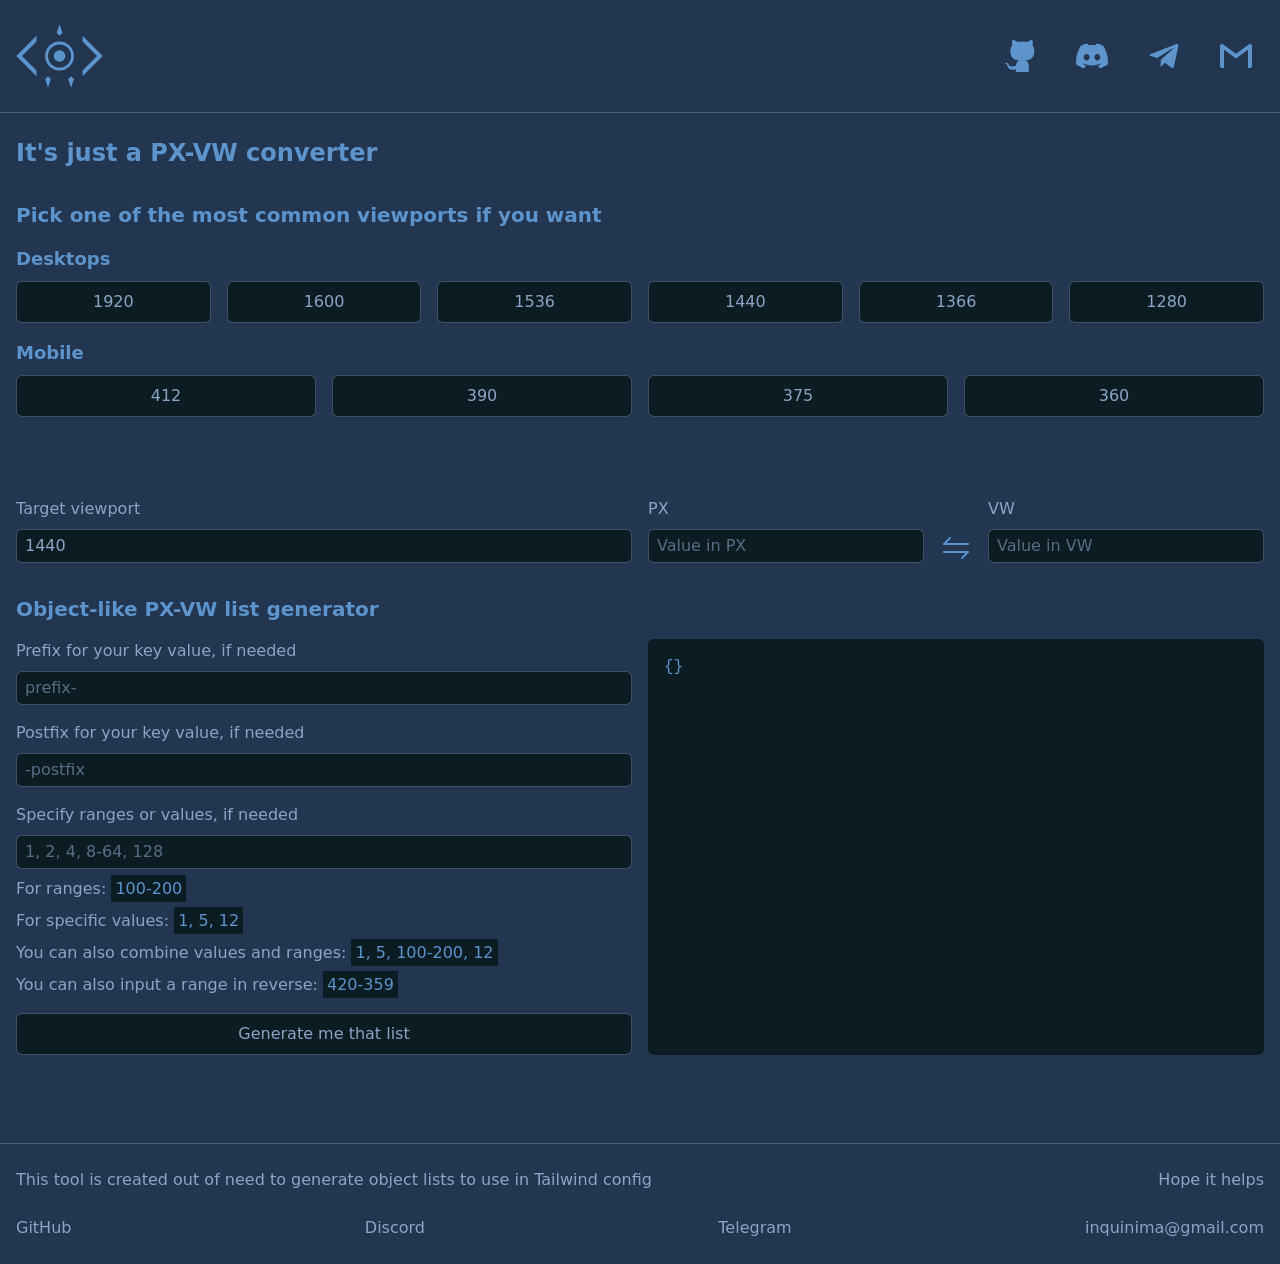
==== index.html @ 34baa2b5 "Init" ====
<!doctype html>
<html lang="en">
  <head>
    <meta charset="UTF-8" />
    <link rel="icon" type="image/svg+xml" href="/vite.svg" />
    <meta name="viewport" content="width=device-width, initial-scale=1.0" />
    <title>Not just PX-VW converter</title>
    <script type="module" crossorigin src="/assets/index-a370100c.js"></script>
    <link rel="stylesheet" href="/assets/index-71cee1e0.css">
  </head>
  <body>
    <div id="app"></div>
    
  </body>
</html>
---- assets/index-71cee1e0.css ----
*,:before,:after{box-sizing:border-box;border-width:0;border-style:solid;border-color:#e5e7eb}:before,:after{--tw-content: ""}html{line-height:1.5;-webkit-text-size-adjust:100%;-moz-tab-size:4;-o-tab-size:4;tab-size:4;font-family:ui-sans-serif,system-ui,-apple-system,BlinkMacSystemFont,Segoe UI,Roboto,Helvetica Neue,Arial,Noto Sans,sans-serif,"Apple Color Emoji","Segoe UI Emoji",Segoe UI Symbol,"Noto Color Emoji";font-feature-settings:normal;font-variation-settings:normal}body{margin:0;line-height:inherit}hr{height:0;color:inherit;border-top-width:1px}abbr:where([title]){-webkit-text-decoration:underline dotted;text-decoration:underline dotted}h1,h2,h3,h4,h5,h6{font-size:inherit;font-weight:inherit}a{color:inherit;text-decoration:inherit}b,strong{font-weight:bolder}code,kbd,samp,pre{font-family:ui-monospace,SFMono-Regular,Menlo,Monaco,Consolas,Liberation Mono,Courier New,monospace;font-size:1em}small{font-size:80%}sub,sup{font-size:75%;line-height:0;position:relative;vertical-align:baseline}sub{bottom:-.25em}sup{top:-.5em}table{text-indent:0;border-color:inherit;border-collapse:collapse}button,input,optgroup,select,textarea{font-family:inherit;font-feature-settings:inherit;font-variation-settings:inherit;font-size:100%;font-weight:inherit;line-height:inherit;color:inherit;margin:0;padding:0}button,select{text-transform:none}button,[type=button],[type=reset],[type=submit]{-webkit-appearance:button;background-color:transparent;background-image:none}:-moz-focusring{outline:auto}:-moz-ui-invalid{box-shadow:none}progress{vertical-align:baseline}::-webkit-inner-spin-button,::-webkit-outer-spin-button{height:auto}[type=search]{-webkit-appearance:textfield;outline-offset:-2px}::-webkit-search-decoration{-webkit-appearance:none}::-webkit-file-upload-button{-webkit-appearance:button;font:inherit}summary{display:list-item}blockquote,dl,dd,h1,h2,h3,h4,h5,h6,hr,figure,p,pre{margin:0}fieldset{margin:0;padding:0}legend{padding:0}ol,ul,menu{list-style:none;margin:0;padding:0}dialog{padding:0}textarea{resize:vertical}input::-moz-placeholder,textarea::-moz-placeholder{opacity:1;color:#9ca3af}input::placeholder,textarea::placeholder{opacity:1;color:#9ca3af}button,[role=button]{cursor:pointer}:disabled{cursor:default}img,svg,video,canvas,audio,iframe,embed,object{display:block;vertical-align:middle}img,video{max-width:100%;height:auto}[hidden]{display:none}*,:before,:after{--tw-border-spacing-x: 0;--tw-border-spacing-y: 0;--tw-translate-x: 0;--tw-translate-y: 0;--tw-rotate: 0;--tw-skew-x: 0;--tw-skew-y: 0;--tw-scale-x: 1;--tw-scale-y: 1;--tw-pan-x: ;--tw-pan-y: ;--tw-pinch-zoom: ;--tw-scroll-snap-strictness: proximity;--tw-gradient-from-position: ;--tw-gradient-via-position: ;--tw-gradient-to-position: ;--tw-ordinal: ;--tw-slashed-zero: ;--tw-numeric-figure: ;--tw-numeric-spacing: ;--tw-numeric-fraction: ;--tw-ring-inset: ;--tw-ring-offset-width: 0px;--tw-ring-offset-color: #fff;--tw-ring-color: rgb(59 130 246 / .5);--tw-ring-offset-shadow: 0 0 #0000;--tw-ring-shadow: 0 0 #0000;--tw-shadow: 0 0 #0000;--tw-shadow-colored: 0 0 #0000;--tw-blur: ;--tw-brightness: ;--tw-contrast: ;--tw-grayscale: ;--tw-hue-rotate: ;--tw-invert: ;--tw-saturate: ;--tw-sepia: ;--tw-drop-shadow: ;--tw-backdrop-blur: ;--tw-backdrop-brightness: ;--tw-backdrop-contrast: ;--tw-backdrop-grayscale: ;--tw-backdrop-hue-rotate: ;--tw-backdrop-invert: ;--tw-backdrop-opacity: ;--tw-backdrop-saturate: ;--tw-backdrop-sepia: }::backdrop{--tw-border-spacing-x: 0;--tw-border-spacing-y: 0;--tw-translate-x: 0;--tw-translate-y: 0;--tw-rotate: 0;--tw-skew-x: 0;--tw-skew-y: 0;--tw-scale-x: 1;--tw-scale-y: 1;--tw-pan-x: ;--tw-pan-y: ;--tw-pinch-zoom: ;--tw-scroll-snap-strictness: proximity;--tw-gradient-from-position: ;--tw-gradient-via-position: ;--tw-gradient-to-position: ;--tw-ordinal: ;--tw-slashed-zero: ;--tw-numeric-figure: ;--tw-numeric-spacing: ;--tw-numeric-fraction: ;--tw-ring-inset: ;--tw-ring-offset-width: 0px;--tw-ring-offset-color: #fff;--tw-ring-color: rgb(59 130 246 / .5);--tw-ring-offset-shadow: 0 0 #0000;--tw-ring-shadow: 0 0 #0000;--tw-shadow: 0 0 #0000;--tw-shadow-colored: 0 0 #0000;--tw-blur: ;--tw-brightness: ;--tw-contrast: ;--tw-grayscale: ;--tw-hue-rotate: ;--tw-invert: ;--tw-saturate: ;--tw-sepia: ;--tw-drop-shadow: ;--tw-backdrop-blur: ;--tw-backdrop-brightness: ;--tw-backdrop-contrast: ;--tw-backdrop-grayscale: ;--tw-backdrop-hue-rotate: ;--tw-backdrop-invert: ;--tw-backdrop-opacity: ;--tw-backdrop-saturate: ;--tw-backdrop-sepia: }.absolute{position:absolute}.relative{position:relative}.bottom-4{bottom:1rem}.left-1\/2{left:50%}.right-8{right:2rem}.top-4{top:1rem}.row-span-2{grid-row:span 2 / span 2}.mt-2{margin-top:.5rem}.mt-4{margin-top:1rem}.mt-6{margin-top:1.5rem}.block{display:block}.inline{display:inline}.flex{display:flex}.grid{display:grid}.aspect-square{aspect-ratio:1 / 1}.h-16{height:4rem}.h-8{height:2rem}.h-full{height:100%}.w-8{width:2rem}.w-full{width:100%}.grow{flex-grow:1}.-translate-x-1\/2{--tw-translate-x: -50%;transform:translate(var(--tw-translate-x),var(--tw-translate-y)) rotate(var(--tw-rotate)) skew(var(--tw-skew-x)) skewY(var(--tw-skew-y)) scaleX(var(--tw-scale-x)) scaleY(var(--tw-scale-y))}.grid-cols-1{grid-template-columns:repeat(1,minmax(0,1fr))}.grid-cols-2{grid-template-columns:repeat(2,minmax(0,1fr))}.grid-cols-4{grid-template-columns:repeat(4,minmax(0,1fr))}.grid-cols-6{grid-template-columns:repeat(6,minmax(0,1fr))}.flex-row{flex-direction:row}.flex-col{flex-direction:column}.items-center{align-items:center}.justify-center{justify-content:center}.justify-between{justify-content:space-between}.gap-2{gap:.5rem}.gap-4{gap:1rem}.gap-x-4{-moz-column-gap:1rem;column-gap:1rem}.overflow-hidden{overflow:hidden}.overflow-x-hidden{overflow-x:hidden}.rounded-md{border-radius:.375rem}.border-b{border-bottom-width:1px}.border-t{border-top-width:1px}.border-b-primary\/40{border-bottom-color:#8ca4c766}.border-t-primary\/40{border-top-color:#8ca4c766}.bg-accent-alter{--tw-bg-opacity: 1;background-color:rgb(11 28 35 / var(--tw-bg-opacity))}.bg-background{--tw-bg-opacity: 1;background-color:rgb(34 53 81 / var(--tw-bg-opacity))}.fill-accent-main{fill:#5c94cb}.fill-background{fill:#223551}.p-1{padding:.25rem}.p-2{padding:.5rem}.p-3{padding:.75rem}.p-4{padding:1rem}.px-4{padding-left:1rem;padding-right:1rem}.py-4{padding-top:1rem;padding-bottom:1rem}.py-6{padding-top:1.5rem;padding-bottom:1.5rem}.text-accent-main{--tw-text-opacity: 1;color:rgb(92 148 203 / var(--tw-text-opacity))}.filter{filter:var(--tw-blur) var(--tw-brightness) var(--tw-contrast) var(--tw-grayscale) var(--tw-hue-rotate) var(--tw-invert) var(--tw-saturate) var(--tw-sepia) var(--tw-drop-shadow)}.transition{transition-property:color,background-color,border-color,text-decoration-color,fill,stroke,opacity,box-shadow,transform,filter,-webkit-backdrop-filter;transition-property:color,background-color,border-color,text-decoration-color,fill,stroke,opacity,box-shadow,transform,filter,backdrop-filter;transition-property:color,background-color,border-color,text-decoration-color,fill,stroke,opacity,box-shadow,transform,filter,backdrop-filter,-webkit-backdrop-filter;transition-timing-function:cubic-bezier(.4,0,.2,1);transition-duration:.15s}.transition-colors{transition-property:color,background-color,border-color,text-decoration-color,fill,stroke;transition-timing-function:cubic-bezier(.4,0,.2,1);transition-duration:.15s}.duration-200{transition-duration:.2s}body{--tw-bg-opacity: 1;background-color:rgb(34 53 81 / var(--tw-bg-opacity));--tw-text-opacity: 1;color:rgb(140 164 199 / var(--tw-text-opacity))}h1,h2,h3,h4,h5,h6{font-weight:700}h1{font-size:1.5rem;line-height:2rem;--tw-text-opacity: 1;color:rgb(92 148 203 / var(--tw-text-opacity))}h2{font-size:1.25rem;line-height:1.75rem;--tw-text-opacity: 1;color:rgb(92 148 203 / var(--tw-text-opacity))}h3{font-size:1.125rem;line-height:1.75rem;--tw-text-opacity: 1;color:rgb(92 148 203 / var(--tw-text-opacity))}h4{font-size:1rem;line-height:1.5rem;--tw-text-opacity: 1;color:rgb(92 148 203 / var(--tw-text-opacity))}section{padding-top:2rem;padding-bottom:2rem}.container{width:100%;margin-right:auto;margin-left:auto}@media (min-width: 640px){.container{max-width:640px}}@media (min-width: 768px){.container{max-width:768px}}@media (min-width: 1024px){.container{max-width:1024px}}@media (min-width: 1280px){.container{max-width:1280px}}@media (min-width: 1536px){.container{max-width:1536px}}input[type=text],input[type=number],input[type=password]{border-radius:.375rem;border-width:1px;border-color:#8ca4c766;--tw-bg-opacity: 1;background-color:rgb(11 28 35 / var(--tw-bg-opacity));padding:.25rem .5rem;transition-property:all;transition-timing-function:cubic-bezier(.4,0,.2,1);transition-duration:.2s}input[type=text]::-moz-placeholder,input[type=number]::-moz-placeholder,input[type=password]::-moz-placeholder{color:#8ca4c799}input[type=text]::placeholder,input[type=number]::placeholder,input[type=password]::placeholder{color:#8ca4c799}input[type=text]:hover,input[type=number]:hover,input[type=password]:hover{border-color:#8ca4c799}input[type=text]:focus,input[type=number]:focus,input[type=password]:focus{border-color:#8ca4c7cc}button.button[type=button]{border-radius:.375rem;border-width:1px;border-color:#8ca4c766;transition-property:all;transition-timing-function:cubic-bezier(.4,0,.2,1);transition-duration:.2s}button.button[type=button]:hover{border-color:#8ca4c799}button.button[type=button]:active{border-color:#8ca4c7cc}button.button.--default[type=button]{--tw-bg-opacity: 1;background-color:rgb(11 28 35 / var(--tw-bg-opacity));padding:.5rem 1rem}button.button.--light[type=button]{--tw-bg-opacity: 1;background-color:rgb(34 53 81 / var(--tw-bg-opacity));padding:.25rem}input[type=checkbox]{height:1.5rem;width:1.5rem;-webkit-appearance:none;-moz-appearance:none;appearance:none}input[type=checkbox]:before{display:inline-block;height:100%;width:100%;border-radius:.125rem;border-width:1px;border-color:#8ca4c766;background-color:transparent;transition-property:color,background-color,border-color,text-decoration-color,fill,stroke;transition-timing-function:cubic-bezier(.4,0,.2,1);transition-duration:.2s;--tw-content: "";content:var(--tw-content)}input[type=checkbox]:checked:before{--tw-bg-opacity: 1;background-color:rgb(11 28 35 / var(--tw-bg-opacity));background-size:75%;background-position:center;content:var(--tw-content);background-repeat:no-repeat;background-image:url(assets/checkmark.svg)}input[type=number]::-webkit-outer-spin-button,input[type=number]::-webkit-inner-spin-button{-webkit-appearance:none;margin:0}input[type=number]{-moz-appearance:textfield}.hover\:text-accent-main:hover{--tw-text-opacity: 1;color:rgb(92 148 203 / var(--tw-text-opacity))}.focus\:text-accent-main:focus{--tw-text-opacity: 1;color:rgb(92 148 203 / var(--tw-text-opacity))}.group:hover .group-hover\:fill-primary{fill:#8ca4c7}.group:focus .group-focus\:fill-primary{fill:#8ca4c7}@media not all and (min-width: 768px){.max-md\:flex-col{flex-direction:column}.max-md\:gap-y-4{row-gap:1rem}.max-md\:text-center{text-align:center}}@media not all and (min-width: 640px){.max-sm\:pointer-events-none{pointer-events:none}.max-sm\:absolute{position:absolute}.max-sm\:relative{position:relative}.max-sm\:right-4{right:1rem}.max-sm\:top-1\/2{top:50%}.max-sm\:block{display:block}.max-sm\:h-12{height:3rem}.max-sm\:h-6{height:1.5rem}.max-sm\:h-60{height:15rem}.max-sm\:w-full{width:100%}.max-sm\:-translate-y-1\/2{--tw-translate-y: -50%;transform:translate(var(--tw-translate-x),var(--tw-translate-y)) rotate(var(--tw-rotate)) skew(var(--tw-skew-x)) skewY(var(--tw-skew-y)) scaleX(var(--tw-scale-x)) scaleY(var(--tw-scale-y))}.max-sm\:grid-cols-1{grid-template-columns:repeat(1,minmax(0,1fr))}.max-sm\:grid-cols-2{grid-template-columns:repeat(2,minmax(0,1fr))}.max-sm\:flex-col{flex-direction:column}.max-sm\:gap-y-4{row-gap:1rem}.max-sm\:p-2{padding:.5rem}.max-sm\:\!pr-12{padding-right:3rem!important}}@media (min-width: 640px){.sm\:grid-rows-2{grid-template-rows:repeat(2,minmax(0,1fr))}.sm\:flex-row{flex-direction:row}.sm\:self-end{align-self:flex-end}}@media (min-width: 1024px){.lg\:grid-cols-2{grid-template-columns:repeat(2,minmax(0,1fr))}}.v-enter-active,.v-leave-active{transition:opacity .2s ease}.v-enter-to{pointer-events:auto}.v-leave-to,.v-enter-from{opacity:0;pointer-events:none}
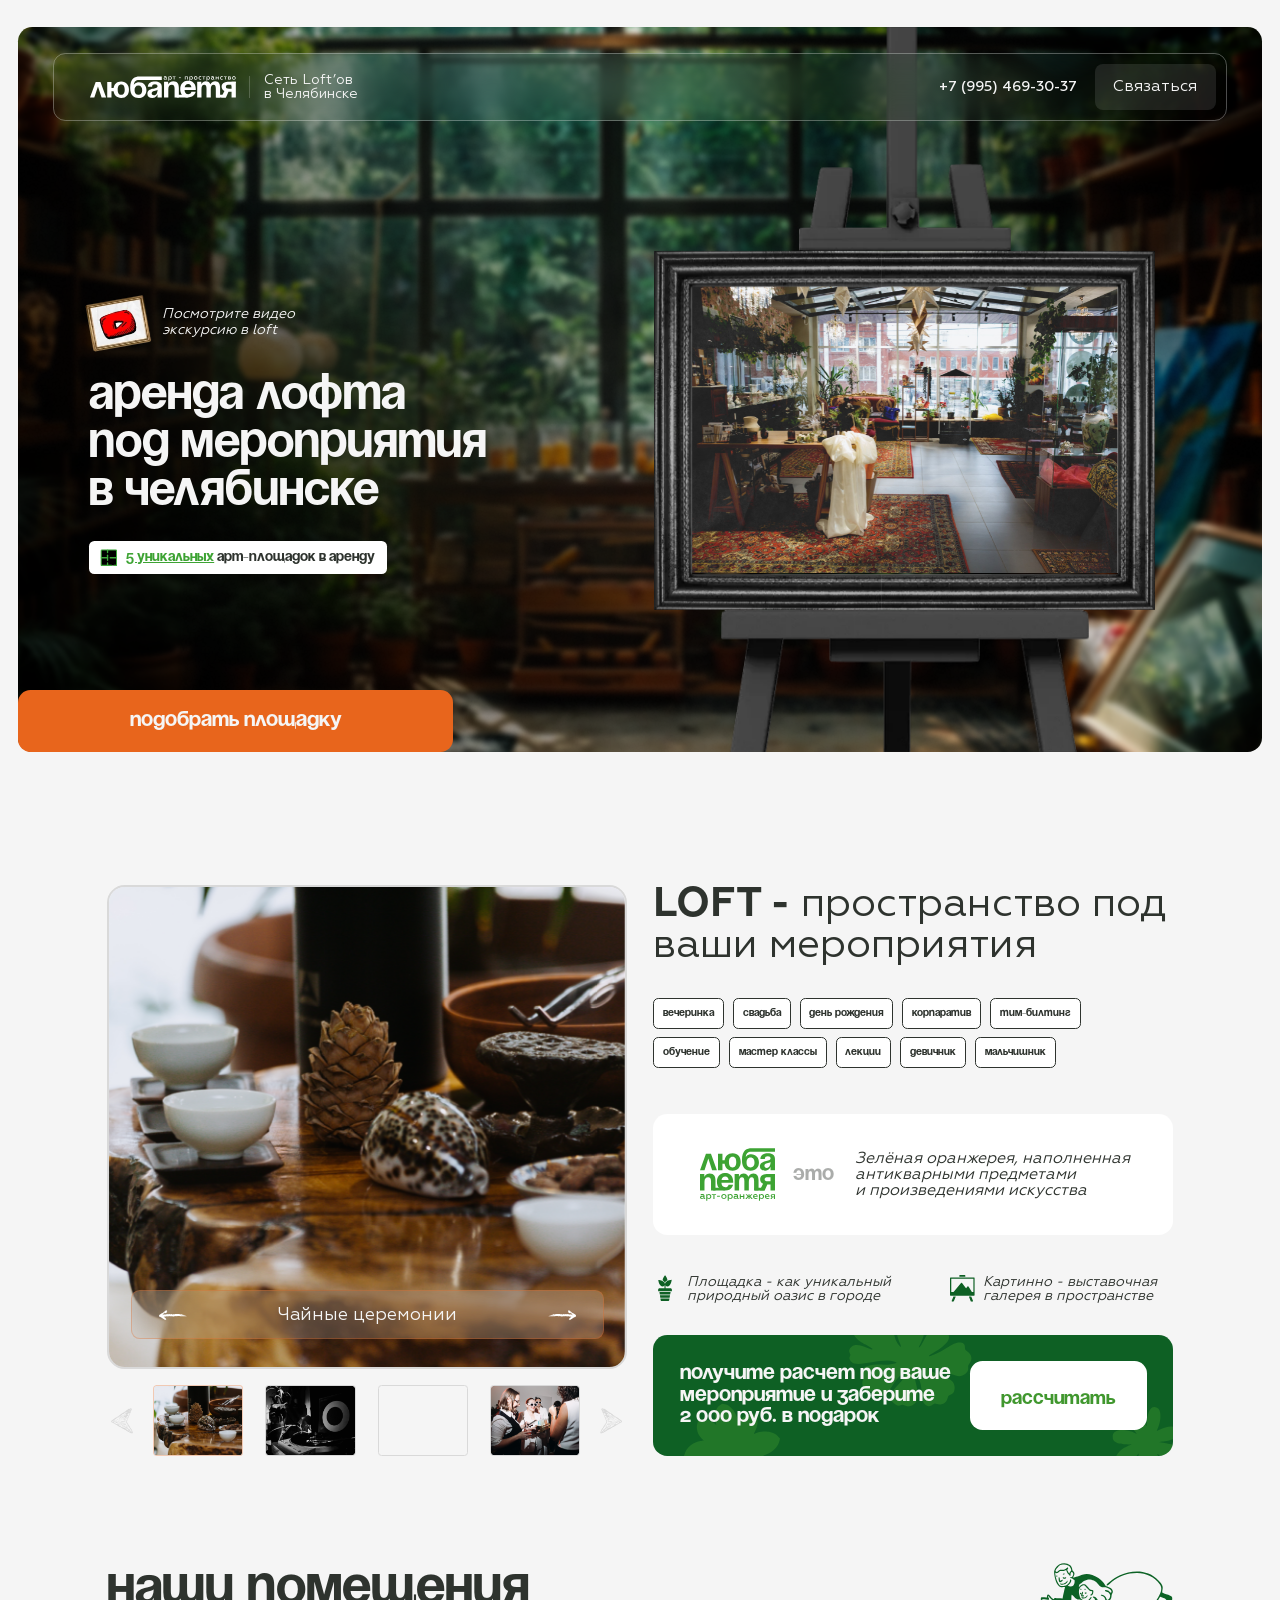
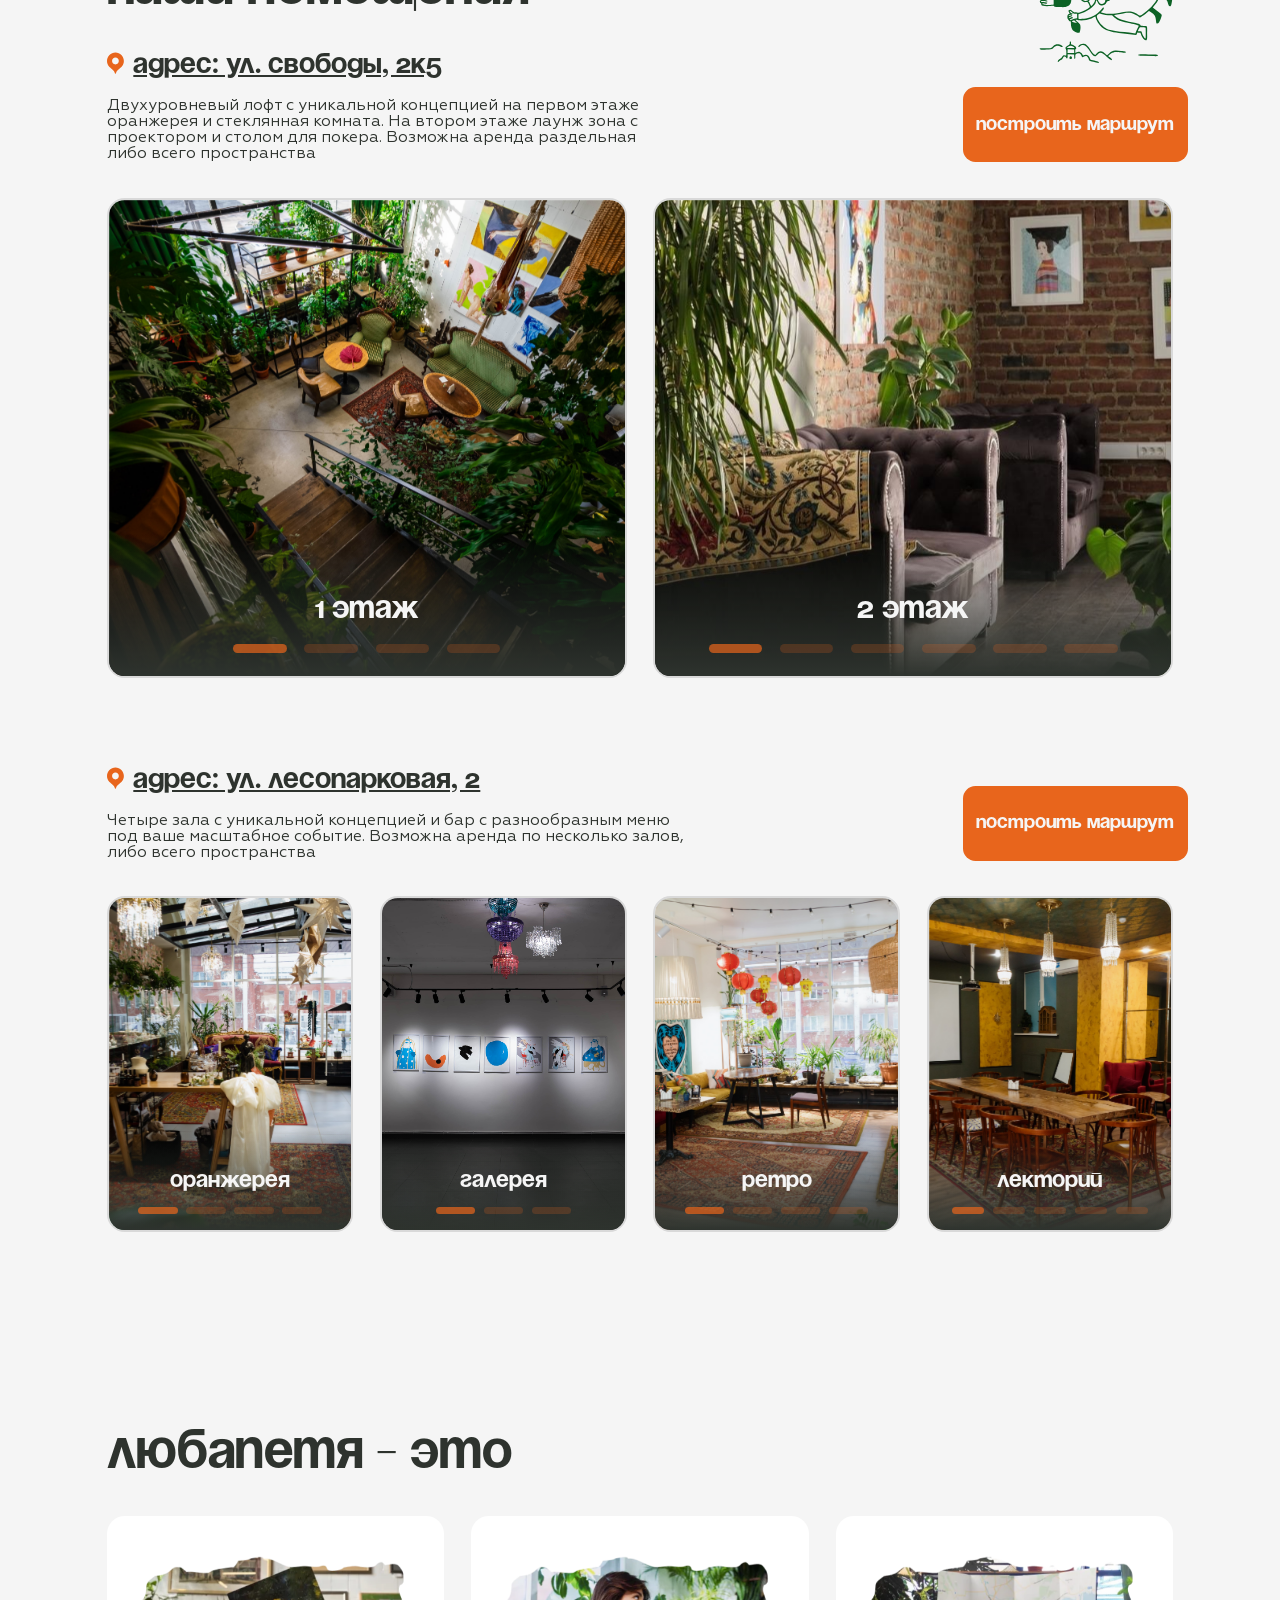
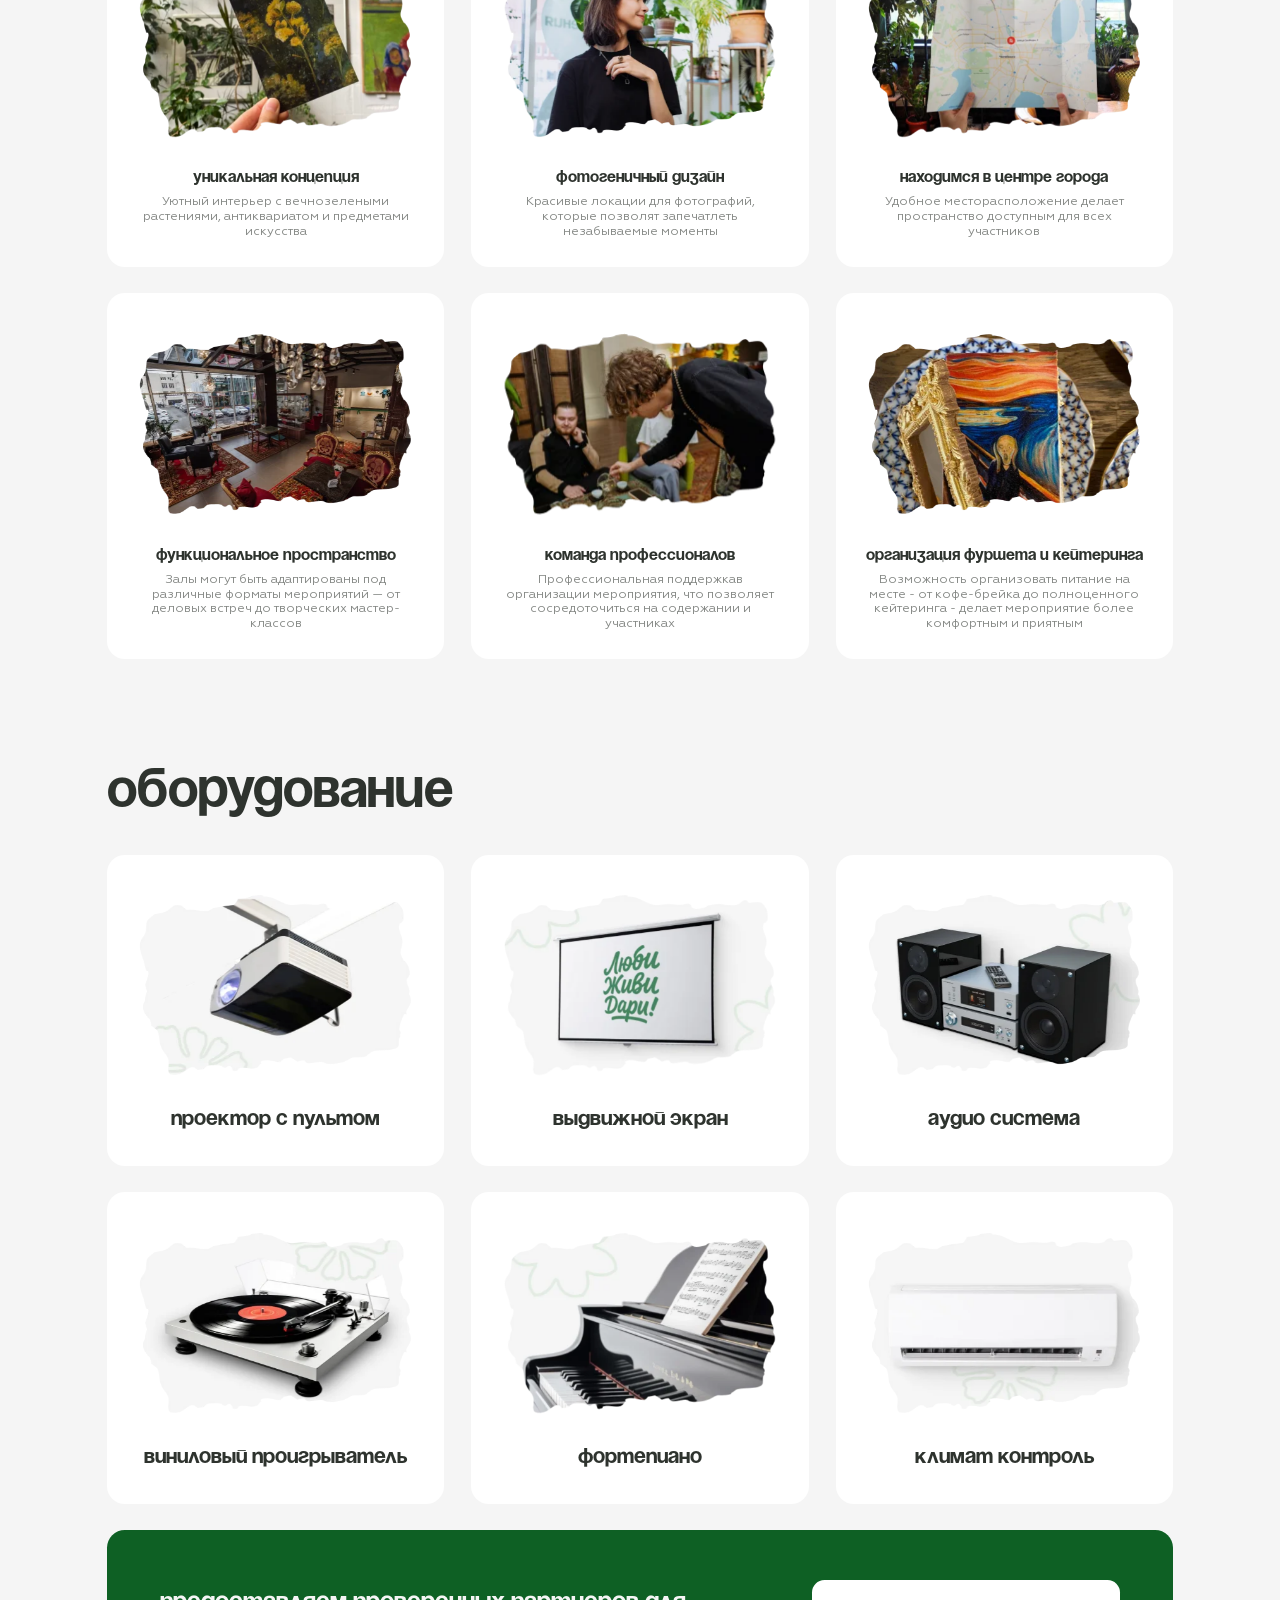
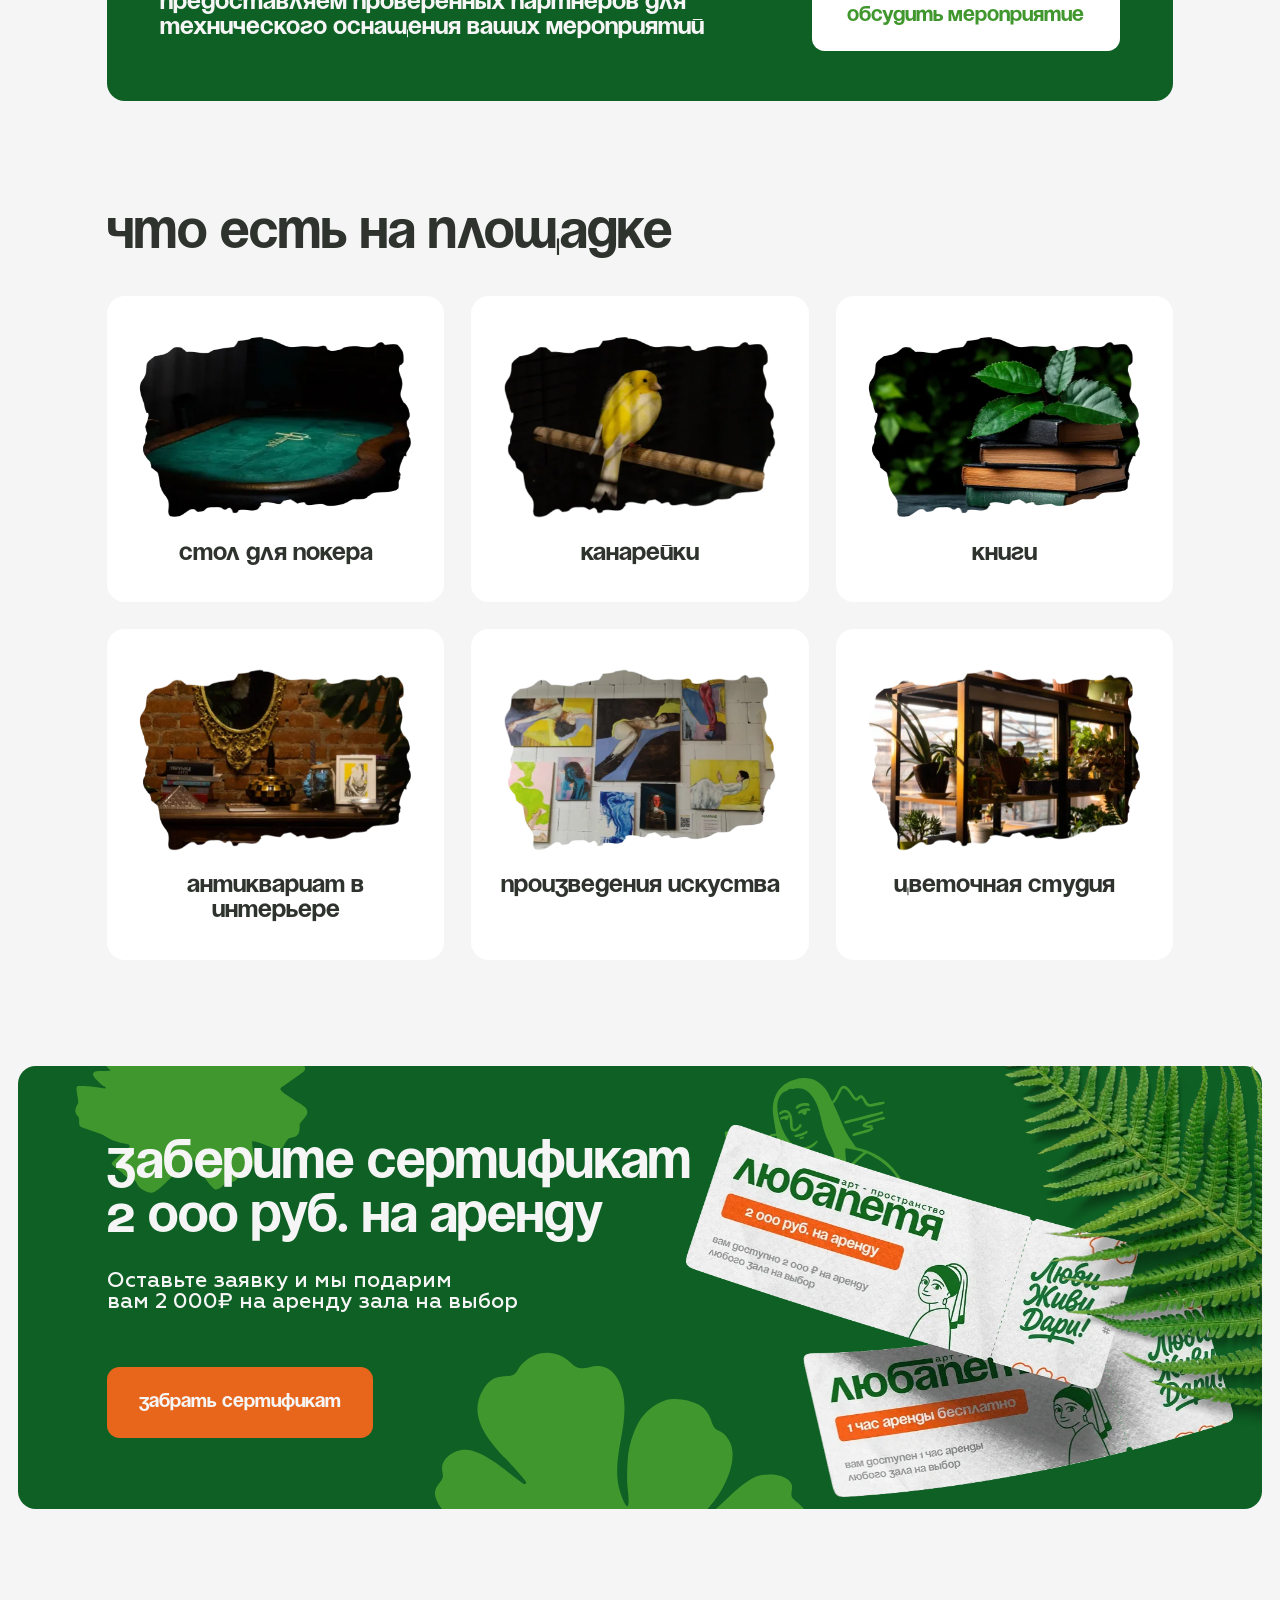
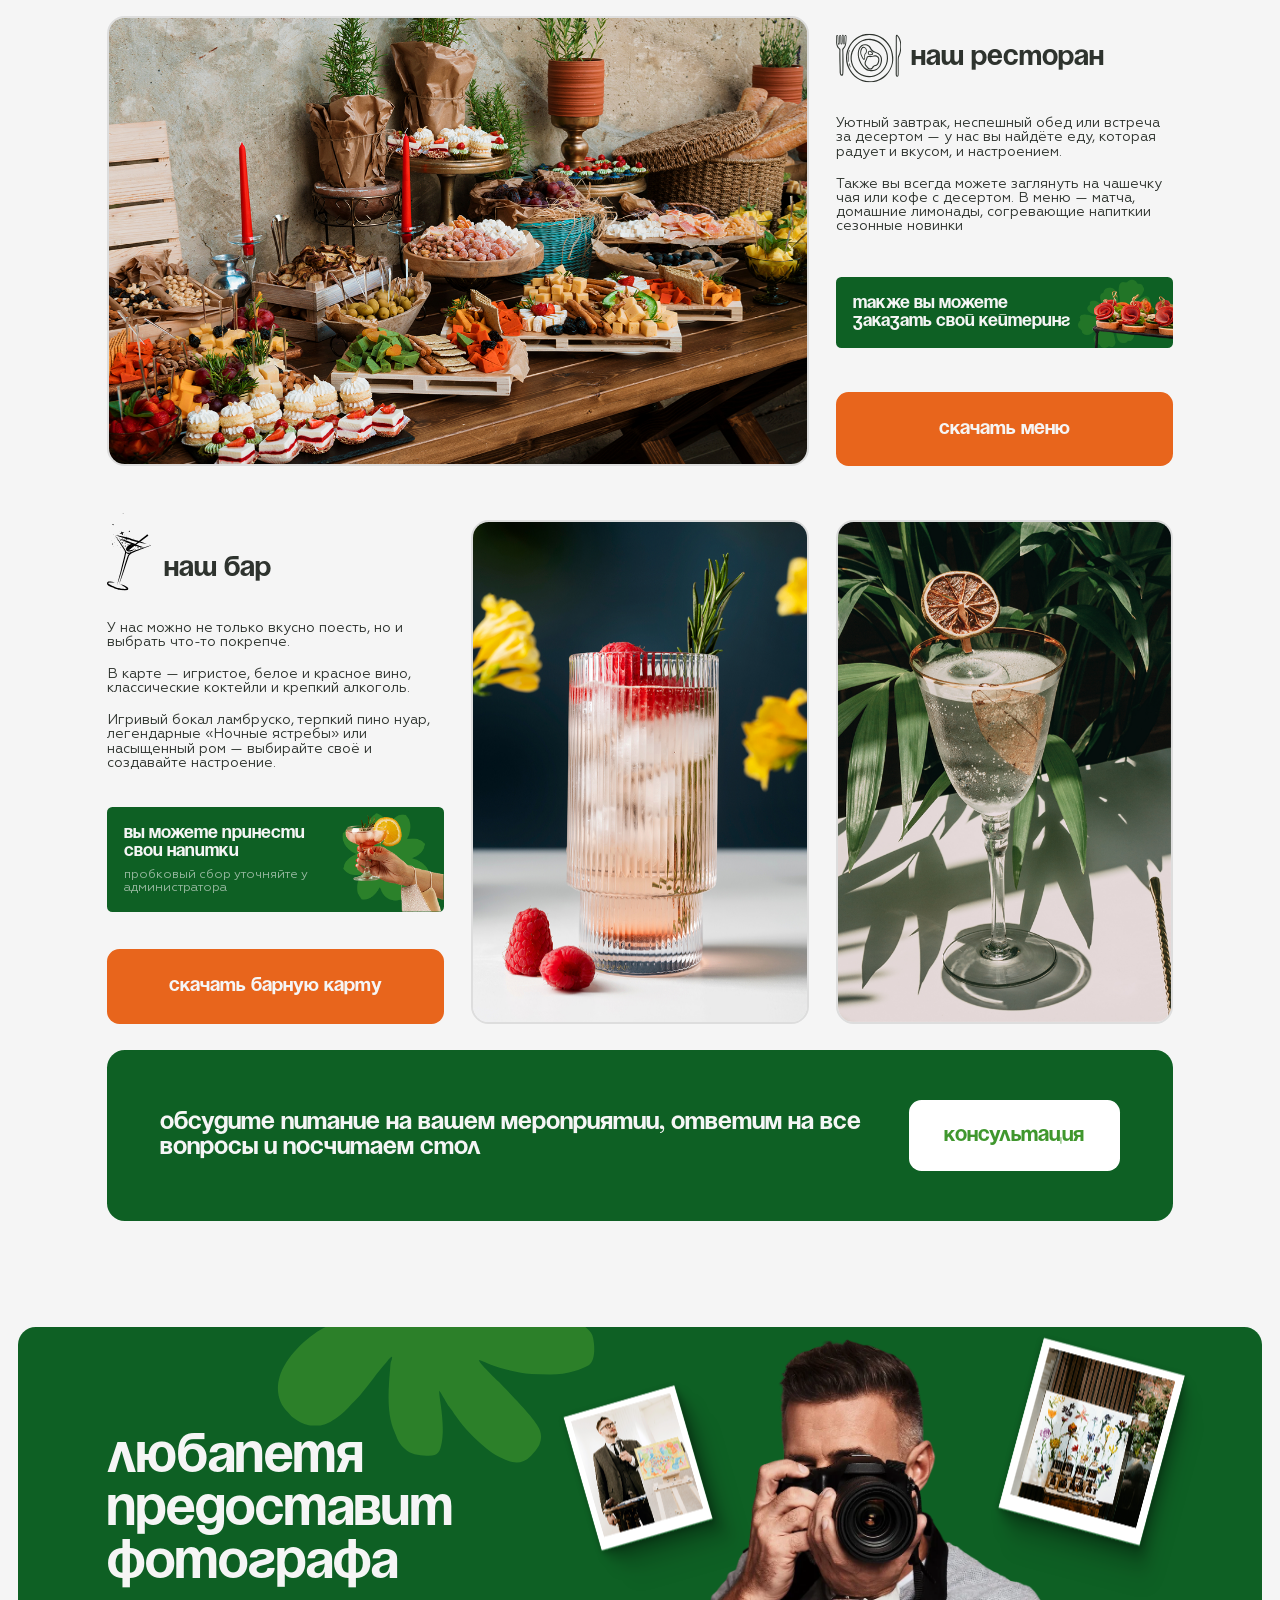
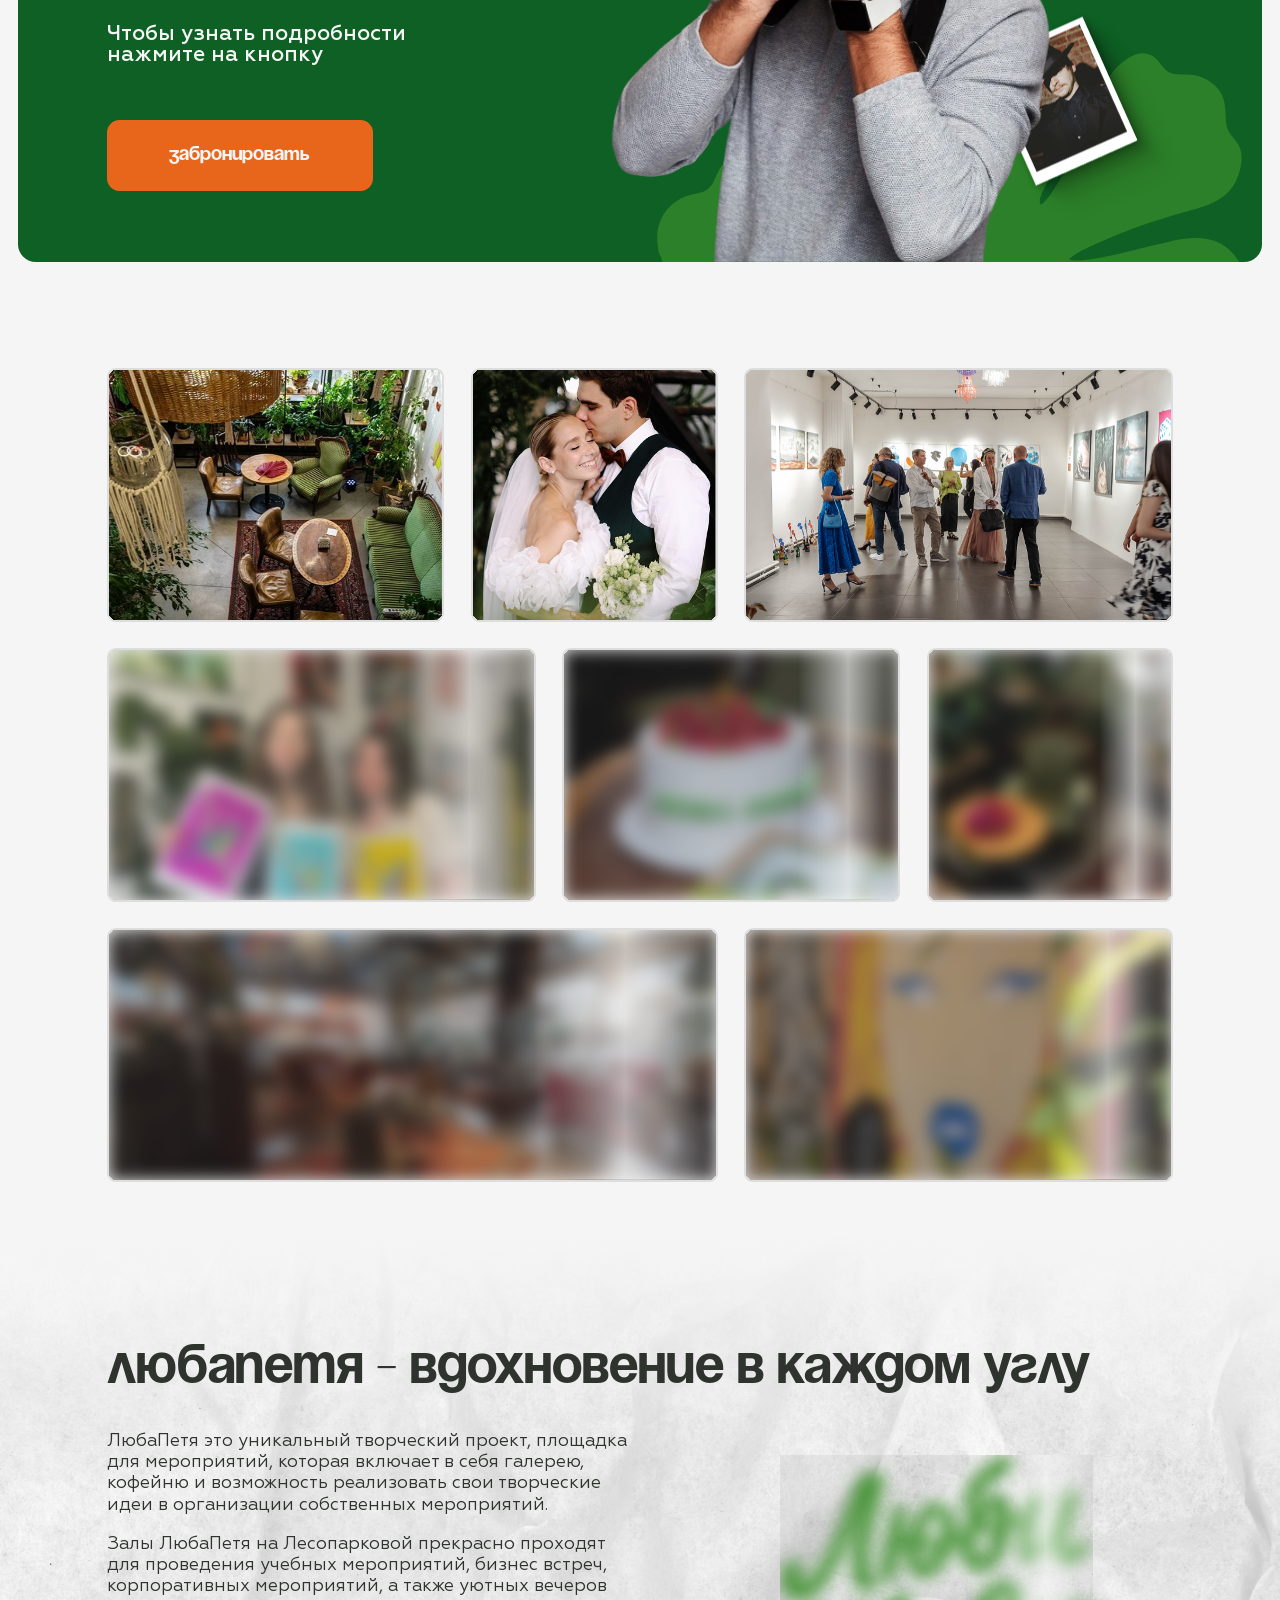
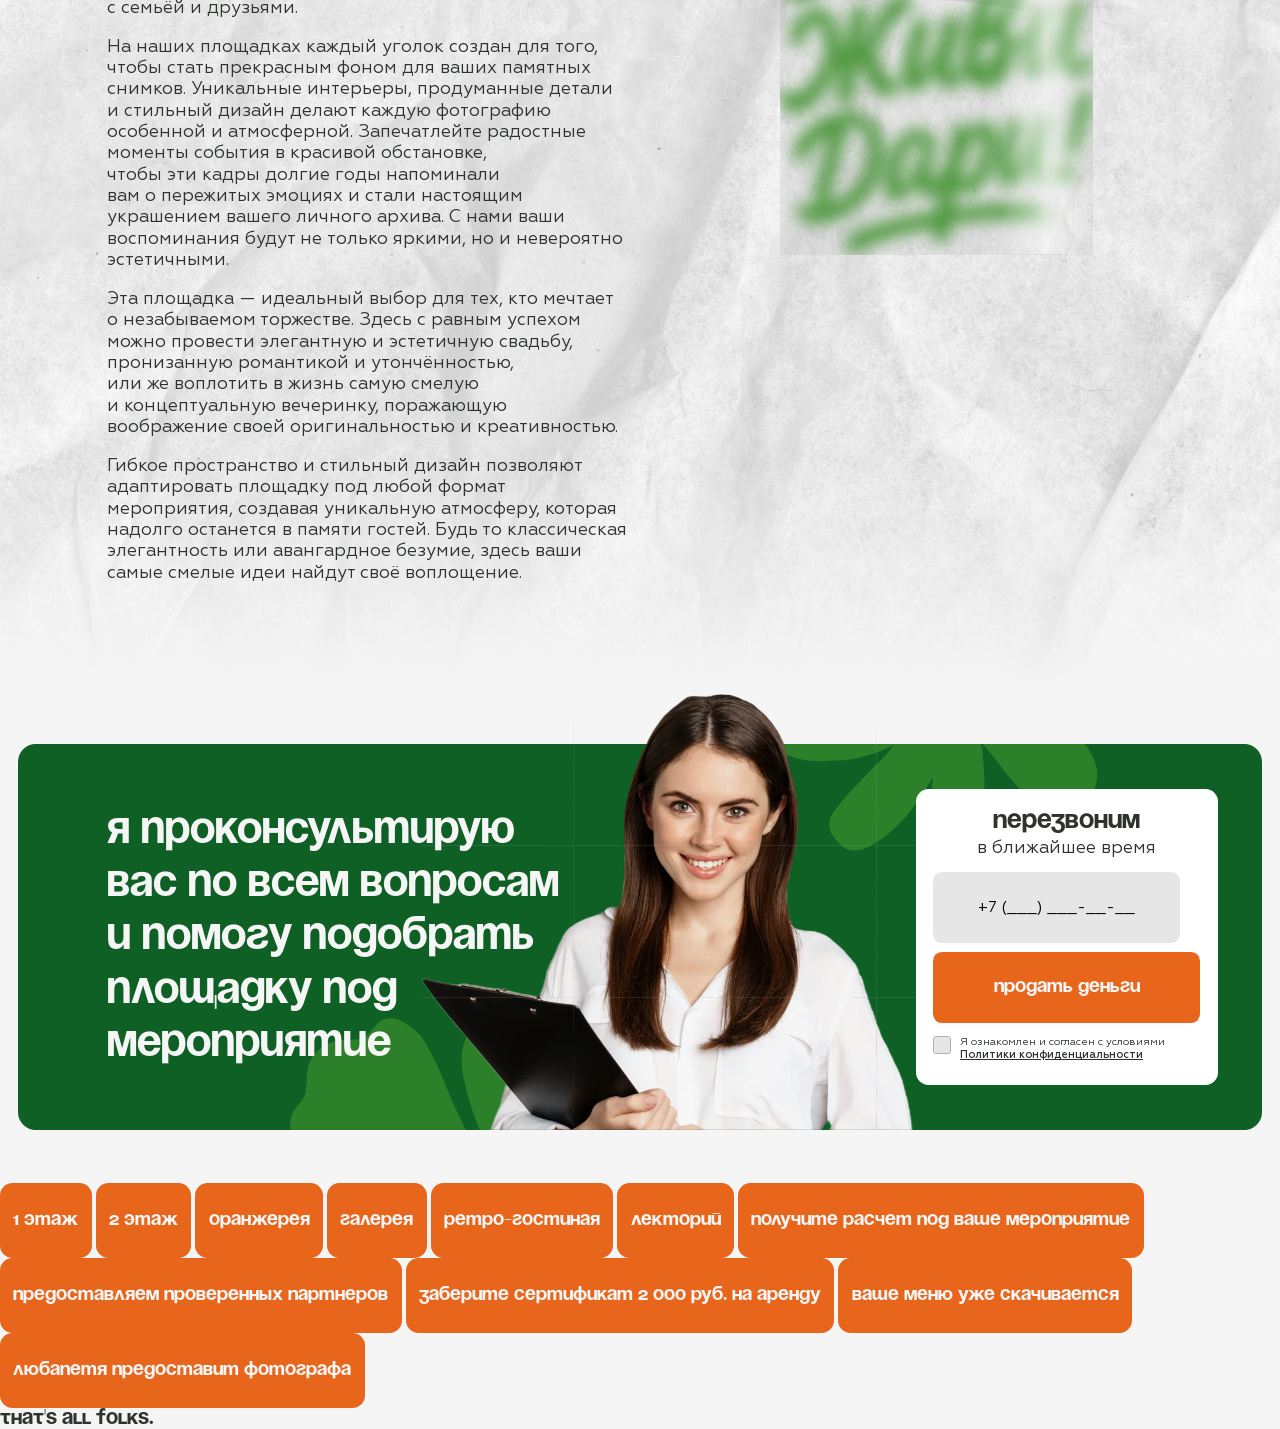
==== commit e39f4d1a: "init" ====
--- a/index.html
+++ b/index.html
@@ -1,15 +1,1088 @@
-<!doctype html>
-<html lang="en">
-  <head>
-    <meta charset="UTF-8" />
-    <link rel="icon" type="image/svg+xml" href="/vite.svg" />
-    <meta name="viewport" content="width=device-width, initial-scale=1.0" />
-    <title>Not just PX-VW converter</title>
-    <script type="module" crossorigin src="/assets/index-a370100c.js"></script>
-    <link rel="stylesheet" href="/assets/index-71cee1e0.css">
-  </head>
-  <body>
-    <div id="app"></div>
-    
-  </body>
-</html>
+<!DOCTYPE html><html lang="ru">
+<head>
+  <meta charset="UTF-8">
+  <meta http-equiv="X-UA-Compatible" content="IE=edge">
+  <meta name="viewport" content="width=device-width, initial-scale=1.0">
+  <link rel="stylesheet" href="style.css">
+  <title>Title</title>
+  <link rel="apple-touch-icon" sizes="180x180" href="/apple-touch-icon.png">
+  <link rel="icon" type="image/png" sizes="32x32" href="/favicon-32x32.png">
+  <link rel="icon" type="image/png" sizes="16x16" href="/favicon-16x16.png">
+  <link rel="manifest" href="/site.webmanifest">
+  <link rel="mask-icon" href="/safari-pinned-tab.svg" color="#5bbad5">
+  <meta name="msapplication-TileColor" content="#ffc40d">
+  <meta name="theme-color" content="#ffffff">
+</head><body>
+<header class="header">
+  <div class="container --wider">
+    <div class="header-inner">
+      <div class="header-bar">
+        <div class="logo header-logo"><a class="header-logo__link" href="/" title="ЛюбаПетя"><img src="./assets/img/logo-white.svg" alt="Логотип ЛюбаПетя"></a><span class="header-logo__text">Cеть Loft’ов <br> в&nbsp;Челябинске</span></div>
+        <div class="header-contacts"><a class="header-tel" href="tel:+79954693037">+7 (995) 469-30-37</a>
+          <button class="button button_header header-button" data-fancybox data-src="#modal_contacts">Связаться</button>
+        </div>
+      </div>
+      <div class="header-main">
+        <div class="header-text">
+          <button class="header-text__video" data-fancybox><img src="./assets/img/hero/hero-video.webp" alt="Видео"><span>Посмотрите видео <br> экскурсию в&nbsp;loft</span></button>
+          <h1 class="header-text__title">Аренда лофта под&nbsp;мероприятия в&nbsp;Челябинске</h1>
+          <h2 class="header-text__subtitle"> 
+            <svg> 
+              <use xlink:href="./assets/img/icons/svg-sprite.svg#icon-layout"></use>
+            </svg><span><em>5 уникальных</em> арт-площадок в аренду</span>
+          </h2>
+          <button class="header-text__button button button_primary" data-fancybox data-src="#modal_overview">Подобрать площадку</button>
+        </div>
+        <div class="header-frame">
+          <div class="header-frame__top">
+            <div class="image contain"><img class="lazyload" src="./assets/img/hero/frame-top.webp" alt="#"></div>
+          </div>
+          <div class="header-frame__core">
+            <div class="header-frame__core-slider"><img class="header-frame__core-slider-frame" src="./assets/img/hero/frame-core.webp" alt="#">
+              <div class="header-frame__core-slider-root splide">
+                <div class="splide__track">
+                  <ul class="splide__list header-frame__core-slider__list">
+                    <li class="splide__slide header-frame__core-slide">
+                      <div class="header-frame__core-slide__image image cover"><img class="lazyload" src="./assets/img/hero/slider/slider-0.jpg" alt="image"></div>
+                    </li>
+                    <li class="splide__slide header-frame__core-slide">
+                      <div class="header-frame__core-slide__image image cover"><img class="lazyload" src="./assets/img/hero/slider/slider-1.jpg" alt="image"></div>
+                    </li>
+                    <li class="splide__slide header-frame__core-slide">
+                      <div class="header-frame__core-slide__image image cover"><img class="lazyload" src="./assets/img/hero/slider/slider-2.jpg" alt="image"></div>
+                    </li>
+                    <li class="splide__slide header-frame__core-slide">
+                      <div class="header-frame__core-slide__image image cover"><img class="lazyload" src="./assets/img/hero/slider/slider-3.jpg" alt="image"></div>
+                    </li>
+                    <li class="splide__slide header-frame__core-slide">
+                      <div class="header-frame__core-slide__image image cover"><img class="lazyload" src="./assets/img/hero/slider/slider-4.jpg" alt="image"></div>
+                    </li>
+                  </ul>
+                </div>
+              </div>
+            </div>
+          </div>
+          <div class="header-frame__bottom">
+            <div class="image contain"><img class="lazyload" src="./assets/img/hero/frame-bottom.webp" alt="#"></div>
+          </div>
+        </div>
+      </div>
+    </div>
+    <button class="button button_primary header-text__button header-text__button_mobile">Подобрать площадку</button>
+  </div>
+</header>
+<main class="main">
+  <section class="section intro">
+    <div class="container">
+      <div class="section-inner intro-inner">
+        <div class="intro-slider">
+          <div class="intro-slider__main-wrapper">
+            <div class="intro-slider__main splide">
+              <div class="splide__track"> 
+                <ul class="splide__list">
+                  <li class="splide__slide">
+                    <div class="intro-slider__main__slide-image image cover"><img class="lazyload" src="./assets/img/intro/intro-0.jpg" alt="#"></div>
+                  </li>
+                  <li class="splide__slide">
+                    <div class="intro-slider__main__slide-image image cover"><img class="lazyload" src="./assets/img/intro/intro-1.jpg" alt="#"></div>
+                  </li>
+                  <li class="splide__slide">
+                    <div class="intro-slider__main__slide-image image cover"><img class="lazyload" src="./assets/img/intro/intro-2.jpg" alt="#"></div>
+                  </li>
+                  <li class="splide__slide">
+                    <div class="intro-slider__main__slide-image image cover"><img class="lazyload" src="./assets/img/intro/intro-3.jpg" alt="#"></div>
+                  </li>
+                  <li class="splide__slide">
+                    <div class="intro-slider__main__slide-image image cover"><img class="lazyload" src="./assets/img/intro/intro-4.jpg" alt="#"></div>
+                  </li>
+                  <li class="splide__slide">
+                    <div class="intro-slider__main__slide-image image cover"><img class="lazyload" src="./assets/img/intro/intro-5.jpg" alt="#"></div>
+                  </li>
+                  <li class="splide__slide">
+                    <div class="intro-slider__main__slide-image image cover"><img class="lazyload" src="./assets/img/intro/intro-6.jpg" alt="#"></div>
+                  </li>
+                  <li class="splide__slide">
+                    <div class="intro-slider__main__slide-image image cover"><img class="lazyload" src="./assets/img/intro/intro-7.jpg" alt="#"></div>
+                  </li>
+                </ul>
+              </div>
+            </div>
+            <div class="intro-slider__main-controls">
+              <button class="intro-slider__main-arrow intro-slider__main-arrow_prev" type="button">
+                <svg class="intro-slider__main-arrow-icon">
+                  <use xlink:href="./assets/img/icons/svg-sprite.svg#icon-hero-arrow-prev"></use>
+                </svg>
+              </button>
+              <ul class="intro-slider__main-captions">
+                <li class="intro-slider__main-captions-item">Чайные церемонии</li>
+                <li class="intro-slider__main-captions-item">Клуб любителей винила</li>
+                <li class="intro-slider__main-captions-item">Организация мероприятий под ключ</li>
+                <li class="intro-slider__main-captions-item">Место, которое объединяет людей</li>
+                <li class="intro-slider__main-captions-item">Яркие события города</li>
+                <li class="intro-slider__main-captions-item">Выставки и встречи с художниками</li>
+                <li class="intro-slider__main-captions-item">Творческие мастер-классы</li>
+                <li class="intro-slider__main-captions-item">Барное меню с авторскими напитками</li>
+              </ul>
+              <button class="intro-slider__main-arrow intro-slider__main-arrow_next" type="button">
+                <svg class="intro-slider__main-arrow-icon">
+                  <use xlink:href="./assets/img/icons/svg-sprite.svg#icon-hero-arrow-next"></use>
+                </svg>
+              </button>
+            </div>
+          </div>
+          <div class="intro-slider__nav-wrapper">
+            <button class="intro-slider__nav-arrow intro-slider__nav-arrow_prev" type="button">
+              <svg class="intro-slider__nav-arrow-icon">
+                <use xlink:href="./assets/img/icons/svg-sprite.svg#icon-arrow-noisy-prev"></use>
+              </svg>
+            </button>
+            <div class="intro-slider__nav splide">
+              <div class="splide__track"> 
+                <ul class="splide__list">
+                  <li class="splide__slide"><img class="lazyload" src="./assets/img/intro/intro-0.jpg" alt="#">
+                  </li>
+                  <li class="splide__slide"><img class="lazyload" src="./assets/img/intro/intro-1.jpg" alt="#">
+                  </li>
+                  <li class="splide__slide"><img class="lazyload" src="./assets/img/intro/intro-2.jpg" alt="#">
+                  </li>
+                  <li class="splide__slide"><img class="lazyload" src="./assets/img/intro/intro-3.jpg" alt="#">
+                  </li>
+                  <li class="splide__slide"><img class="lazyload" src="./assets/img/intro/intro-4.jpg" alt="#">
+                  </li>
+                  <li class="splide__slide"><img class="lazyload" src="./assets/img/intro/intro-5.jpg" alt="#">
+                  </li>
+                  <li class="splide__slide"><img class="lazyload" src="./assets/img/intro/intro-6.jpg" alt="#">
+                  </li>
+                  <li class="splide__slide"><img class="lazyload" src="./assets/img/intro/intro-7.jpg" alt="#">
+                  </li>
+                </ul>
+              </div>
+            </div>
+            <button class="intro-slider__nav-arrow intro-slider__nav-arrow_next" type="button">
+              <svg class="intro-slider__nav-arrow-icon">
+                <use xlink:href="./assets/img/icons/svg-sprite.svg#icon-arrow-noisy-next"></use>
+              </svg>
+            </button>
+          </div>
+        </div>
+        <div class="intro-text">
+          <h2 class="intro-text__title"><b>LOFT -</b> пространство под ваши мероприятия</h2>
+          <ul class="intro-text__tags">
+            <li class="intro-text__tags-item">Вечеринка</li>
+            <li class="intro-text__tags-item">Свадьба</li>
+            <li class="intro-text__tags-item">День рождения</li>
+            <li class="intro-text__tags-item">Корпаратив</li>
+            <li class="intro-text__tags-item">Тим-билтинг</li>
+            <li class="intro-text__tags-item">Обучение</li>
+            <li class="intro-text__tags-item">Мастер классы</li>
+            <li class="intro-text__tags-item">Лекции</li>
+            <li class="intro-text__tags-item">Девичник</li>
+            <li class="intro-text__tags-item">Мальчишник</li>
+          </ul>
+          <div class="intro-text__descr"><span class="intro-text__descr-image image contain" aria-label="Арт-оранжерея ЛюбаПетя"> <img class="lazyload --only-desktop" src="./assets/img/logo-green.svg" alt="Логотип ЛюбаПетя"><img class="lazyload --only-mobile" src="./assets/img/logo-green-wide.svg" alt="Логотип ЛюбаПетя" aria="hidden"></span><span class="intro-text__descr-middle">это</span><span class="intro-text__descr-text">Зелёная оранжерея, наполненная антикварными предметами и&nbsp;произведениями искусства</span></div>
+          <ul class="intro-text__features">
+            <li class="intro-text__features-item">
+              <svg class="intro-text__features-item-icon">
+                <use xlink:href="./assets/img/icons/svg-sprite.svg#icon-plant"></use>
+              </svg><span class="intro-text__features-item-span">Площадка - как уникальный природный оазис в городе</span>
+            </li>
+            <li class="intro-text__features-item">
+              <svg class="intro-text__features-item-icon">
+                <use xlink:href="./assets/img/icons/svg-sprite.svg#icon-painting"></use>
+              </svg><span class="intro-text__features-item-span">Картинно - выставочная галерея в пространстве</span>
+            </li>
+          </ul>
+          <div class="intro-text__cta">
+            <p class="intro-text__cta-paragraph">Получите расчет под&nbsp;ваше мероприятие и заберите 2&nbsp;000&nbsp;руб. в&nbsp;подарок</p>
+            <button class="intro-text__cta-button button button_secondary" data-fancybox data-src="#">рассчитать</button>
+          </div>
+        </div>
+      </div>
+    </div>
+  </section>
+  <section class="section places">
+    <div class="container">
+      <div class="places-inner">
+        <div class="places-heading">
+          <h2 class="places-heading__title section-title">Наши помещения</h2>
+          <div class="places-heading__image"><img class="places-heading__image_couple" src="./assets/img/places-svg-couple.svg" alt="#"><img class="places-heading__image_landscape" src="./assets/img/places-svg-landscape.svg" alt="#"></div>
+        </div>
+        <div class="places-place">
+          <div class="places-place__heading">
+            <div class="places-place__heading-text">
+              <h3 class="places-place__heading-address">
+                <svg class="places-place__heading-address-icon">
+                  <use xlink:href="./assets/img/icons/svg-sprite.svg#icon-pin"></use>
+                </svg><span class="places-place__heading-address-text">адрес: ул. Свободы, 2к5</span>
+              </h3>
+              <p class="places-place__heading-descr">Двухуровневый лофт с уникальной концепцией на первом этаже оранжерея и&nbsp;стеклянная комната. На втором этаже лаунж зона с проектором и столом для&nbsp;покера. Возможна аренда раздельная либо&nbsp;всего пространства</p>
+            </div><a class="places-place__heading-link button button_primary --only-desktop" href="#" target="_blank">построить маршрут</a>
+          </div>
+          <div class="places-place__sliders places-place__sliders_two">
+            <div class="places-place__slider-wrapper places-place__slider-wrapper_two">
+              <div class="places-place__slider splide places-place__slider_0">
+                <div class="splide__track">
+                  <ul class="splide__list">
+                    <li class="places-place__slide splide__slide">
+                      <div class="places-place__slide-image image cover places-place__slide-image_two"><img class="lazyload" src="./assets/img/places/0/0/gallery-0.jpg" alt="#"></div>
+                    </li>
+                    <li class="places-place__slide splide__slide">
+                      <div class="places-place__slide-image image cover places-place__slide-image_two"><img class="lazyload" src="./assets/img/places/0/0/gallery-1.jpg" alt="#"></div>
+                    </li>
+                    <li class="places-place__slide splide__slide">
+                      <div class="places-place__slide-image image cover places-place__slide-image_two"><img class="lazyload" src="./assets/img/places/0/0/gallery-2.jpg" alt="#"></div>
+                    </li>
+                    <li class="places-place__slide splide__slide">
+                      <div class="places-place__slide-image image cover places-place__slide-image_two"><img class="lazyload" src="./assets/img/places/0/0/gallery-3.jpg" alt="#"></div>
+                    </li>
+                  </ul>
+                </div>
+                <div class="places-place__slider-navigation places-place__slider-navigation_two">
+                  <p class="places-place__slider-navigation-label places-place__slider-navigation-label_two">1 этаж</p>
+                  <ul class="splide__pagination places-place__slider-pagination places-place__slider-pagination_two"></ul>
+                </div>
+              </div>
+            </div>
+            <div class="places-place__slider-wrapper places-place__slider-wrapper_two">
+              <div class="places-place__slider splide places-place__slider_1">
+                <div class="splide__track">
+                  <ul class="splide__list">
+                    <li class="places-place__slide splide__slide">
+                      <div class="places-place__slide-image image cover places-place__slide-image_two"><img class="lazyload" src="./assets/img/places/0/1/gallery-0.jpg" alt="#"></div>
+                    </li>
+                    <li class="places-place__slide splide__slide">
+                      <div class="places-place__slide-image image cover places-place__slide-image_two"><img class="lazyload" src="./assets/img/places/0/1/gallery-1.jpg" alt="#"></div>
+                    </li>
+                    <li class="places-place__slide splide__slide">
+                      <div class="places-place__slide-image image cover places-place__slide-image_two"><img class="lazyload" src="./assets/img/places/0/1/gallery-2.jpg" alt="#"></div>
+                    </li>
+                    <li class="places-place__slide splide__slide">
+                      <div class="places-place__slide-image image cover places-place__slide-image_two"><img class="lazyload" src="./assets/img/places/0/1/gallery-3.jpg" alt="#"></div>
+                    </li>
+                    <li class="places-place__slide splide__slide">
+                      <div class="places-place__slide-image image cover places-place__slide-image_two"><img class="lazyload" src="./assets/img/places/0/1/gallery-4.jpg" alt="#"></div>
+                    </li>
+                    <li class="places-place__slide splide__slide">
+                      <div class="places-place__slide-image image cover places-place__slide-image_two"><img class="lazyload" src="./assets/img/places/0/1/gallery-5.jpg" alt="#"></div>
+                    </li>
+                  </ul>
+                </div>
+                <div class="places-place__slider-navigation places-place__slider-navigation_two">
+                  <p class="places-place__slider-navigation-label places-place__slider-navigation-label_two">2 этаж</p>
+                  <ul class="splide__pagination places-place__slider-pagination places-place__slider-pagination_two"></ul>
+                </div>
+              </div>
+            </div>
+          </div><a class="places-place__heading-link button button_primary --only-mobile" href="#" target="_blank">построить маршрут</a>
+        </div>
+        <div class="places-place">
+          <div class="places-place__heading">
+            <div class="places-place__heading-text">
+              <h3 class="places-place__heading-address">
+                <svg class="places-place__heading-address-icon">
+                  <use xlink:href="./assets/img/icons/svg-sprite.svg#icon-pin"></use>
+                </svg><span class="places-place__heading-address-text">адрес: ул. Лесопарковая, 2</span>
+              </h3>
+              <p class="places-place__heading-descr">Четыре зала с уникальной концепцией и бар с&nbsp;разнообразным меню под&nbsp;ваше масштабное событие. Возможна аренда по&nbsp;несколько залов, либо всего пространства</p>
+            </div><a class="places-place__heading-link button button_primary --only-desktop" href="#" target="_blank">построить маршрут</a>
+          </div>
+          <div class="places-place__sliders places-place__sliders_four">
+            <div class="places-place__slider-wrapper places-place__slider-wrapper_four">
+              <div class="places-place__slider splide places-place__slider_2">
+                <div class="splide__track">
+                  <ul class="splide__list">
+                    <li class="places-place__slide splide__slide">
+                      <div class="places-place__slide-image image cover places-place__slide-image_four"><img class="lazyload" src="./assets/img/places/1/0/gallery-0.jpg" alt="#"></div>
+                    </li>
+                    <li class="places-place__slide splide__slide">
+                      <div class="places-place__slide-image image cover places-place__slide-image_four"><img class="lazyload" src="./assets/img/places/1/0/gallery-1.jpg" alt="#"></div>
+                    </li>
+                    <li class="places-place__slide splide__slide">
+                      <div class="places-place__slide-image image cover places-place__slide-image_four"><img class="lazyload" src="./assets/img/places/1/0/gallery-2.jpg" alt="#"></div>
+                    </li>
+                    <li class="places-place__slide splide__slide">
+                      <div class="places-place__slide-image image cover places-place__slide-image_four"><img class="lazyload" src="./assets/img/places/1/0/gallery-3.jpg" alt="#"></div>
+                    </li>
+                  </ul>
+                </div>
+                <div class="places-place__slider-navigation places-place__slider-navigation_four">
+                  <p class="places-place__slider-navigation-label places-place__slider-navigation-label_four">Оранжерея</p>
+                  <ul class="splide__pagination places-place__slider-pagination places-place__slider-pagination_four"></ul>
+                </div>
+              </div>
+            </div>
+            <div class="places-place__slider-wrapper places-place__slider-wrapper_four">
+              <div class="places-place__slider splide places-place__slider_3">
+                <div class="splide__track">
+                  <ul class="splide__list">
+                    <li class="places-place__slide splide__slide">
+                      <div class="places-place__slide-image image cover places-place__slide-image_four"><img class="lazyload" src="./assets/img/places/1/1/gallery-0.jpg" alt="#"></div>
+                    </li>
+                    <li class="places-place__slide splide__slide">
+                      <div class="places-place__slide-image image cover places-place__slide-image_four"><img class="lazyload" src="./assets/img/places/1/1/gallery-1.jpg" alt="#"></div>
+                    </li>
+                    <li class="places-place__slide splide__slide">
+                      <div class="places-place__slide-image image cover places-place__slide-image_four"><img class="lazyload" src="./assets/img/places/1/1/gallery-2.jpg" alt="#"></div>
+                    </li>
+                  </ul>
+                </div>
+                <div class="places-place__slider-navigation places-place__slider-navigation_four">
+                  <p class="places-place__slider-navigation-label places-place__slider-navigation-label_four">Галерея</p>
+                  <ul class="splide__pagination places-place__slider-pagination places-place__slider-pagination_four"></ul>
+                </div>
+              </div>
+            </div>
+            <div class="places-place__slider-wrapper places-place__slider-wrapper_four">
+              <div class="places-place__slider splide places-place__slider_4">
+                <div class="splide__track">
+                  <ul class="splide__list">
+                    <li class="places-place__slide splide__slide">
+                      <div class="places-place__slide-image image cover places-place__slide-image_four"><img class="lazyload" src="./assets/img/places/1/2/gallery-0.jpg" alt="#"></div>
+                    </li>
+                    <li class="places-place__slide splide__slide">
+                      <div class="places-place__slide-image image cover places-place__slide-image_four"><img class="lazyload" src="./assets/img/places/1/2/gallery-1.jpg" alt="#"></div>
+                    </li>
+                    <li class="places-place__slide splide__slide">
+                      <div class="places-place__slide-image image cover places-place__slide-image_four"><img class="lazyload" src="./assets/img/places/1/2/gallery-2.jpg" alt="#"></div>
+                    </li>
+                    <li class="places-place__slide splide__slide">
+                      <div class="places-place__slide-image image cover places-place__slide-image_four"><img class="lazyload" src="./assets/img/places/1/2/gallery-3.jpg" alt="#"></div>
+                    </li>
+                  </ul>
+                </div>
+                <div class="places-place__slider-navigation places-place__slider-navigation_four">
+                  <p class="places-place__slider-navigation-label places-place__slider-navigation-label_four">Ретро</p>
+                  <ul class="splide__pagination places-place__slider-pagination places-place__slider-pagination_four"></ul>
+                </div>
+              </div>
+            </div>
+            <div class="places-place__slider-wrapper places-place__slider-wrapper_four">
+              <div class="places-place__slider splide places-place__slider_5">
+                <div class="splide__track">
+                  <ul class="splide__list">
+                    <li class="places-place__slide splide__slide">
+                      <div class="places-place__slide-image image cover places-place__slide-image_four"><img class="lazyload" src="./assets/img/places/1/3/gallery-0.jpg" alt="#"></div>
+                    </li>
+                    <li class="places-place__slide splide__slide">
+                      <div class="places-place__slide-image image cover places-place__slide-image_four"><img class="lazyload" src="./assets/img/places/1/3/gallery-1.jpg" alt="#"></div>
+                    </li>
+                    <li class="places-place__slide splide__slide">
+                      <div class="places-place__slide-image image cover places-place__slide-image_four"><img class="lazyload" src="./assets/img/places/1/3/gallery-2.jpg" alt="#"></div>
+                    </li>
+                    <li class="places-place__slide splide__slide">
+                      <div class="places-place__slide-image image cover places-place__slide-image_four"><img class="lazyload" src="./assets/img/places/1/3/gallery-3.jpg" alt="#"></div>
+                    </li>
+                    <li class="places-place__slide splide__slide">
+                      <div class="places-place__slide-image image cover places-place__slide-image_four"><img class="lazyload" src="./assets/img/places/1/3/gallery-4.jpg" alt="#"></div>
+                    </li>
+                  </ul>
+                </div>
+                <div class="places-place__slider-navigation places-place__slider-navigation_four">
+                  <p class="places-place__slider-navigation-label places-place__slider-navigation-label_four">Лекторий</p>
+                  <ul class="splide__pagination places-place__slider-pagination places-place__slider-pagination_four"></ul>
+                </div>
+              </div>
+            </div>
+          </div><a class="places-place__heading-link button button_primary --only-mobile" href="#" target="_blank">построить маршрут</a>
+        </div>
+      </div>
+    </div>
+  </section>
+  <section class="section cards cards_0">
+    <div class="container">
+      <h2 class="section-title">ЛюбаПетя - это</h2>
+      <div class="cards-inner">
+        <ul class="cards-items">
+          <li class="cards-items__item">
+            <div class="cards-items__item-image image contain"><img class="lazyload" src="./assets/img/cards/0/0.webp" alt="undefined"></div>
+            <p class="cards-items__item-title">Уникальная концепция</p>
+            <p class="cards-items__item-descr">Уютный интерьер с вечнозелеными растениями, антиквариатом и предметами искусства</p>
+          </li>
+          <li class="cards-items__item">
+            <div class="cards-items__item-image image contain"><img class="lazyload" src="./assets/img/cards/0/1.webp" alt="undefined"></div>
+            <p class="cards-items__item-title">Фотогеничный дизайн</p>
+            <p class="cards-items__item-descr">Красивые локации для фотографий, которые позволят запечатлеть незабываемые моменты</p>
+          </li>
+          <li class="cards-items__item">
+            <div class="cards-items__item-image image contain"><img class="lazyload" src="./assets/img/cards/0/2.webp" alt="undefined"></div>
+            <p class="cards-items__item-title">Находимся в центре города</p>
+            <p class="cards-items__item-descr">Удобное месторасположение делает пространство доступным для всех участников</p>
+          </li>
+          <li class="cards-items__item">
+            <div class="cards-items__item-image image contain"><img class="lazyload" src="./assets/img/cards/0/3.webp" alt="undefined"></div>
+            <p class="cards-items__item-title">Функциональное пространство</p>
+            <p class="cards-items__item-descr">Залы могут быть адаптированы под различные форматы мероприятий — от деловых встреч до творческих мастер-классов</p>
+          </li>
+          <li class="cards-items__item">
+            <div class="cards-items__item-image image contain"><img class="lazyload" src="./assets/img/cards/0/4.webp" alt="undefined"></div>
+            <p class="cards-items__item-title">Команда профессионалов</p>
+            <p class="cards-items__item-descr">Профессиональная поддержкав организации мероприятия, что позволяет сосредоточиться на содержании и участниках</p>
+          </li>
+          <li class="cards-items__item">
+            <div class="cards-items__item-image image contain"><img class="lazyload" src="./assets/img/cards/0/5.webp" alt="undefined"></div>
+            <p class="cards-items__item-title">Организация фуршета и кейтеринга</p>
+            <p class="cards-items__item-descr">Возможность организовать питание на месте - от кофе-брейка до полноценного кейтеринга - делает мероприятие более комфортным и приятным</p>
+          </li>
+        </ul>
+      </div>
+    </div>
+  </section>
+  <section class="section cards cards_1">
+    <div class="container">
+      <h2 class="section-title">Оборудование</h2>
+      <div class="cards-inner">
+        <ul class="cards-items">
+          <li class="cards-items__item">
+            <div class="cards-items__item-image image contain"><img class="lazyload" src="./assets/img/cards/1/0.webp" alt="undefined"></div>
+            <p class="cards-items__item-title">Проектор с пультом</p>
+          </li>
+          <li class="cards-items__item">
+            <div class="cards-items__item-image image contain"><img class="lazyload" src="./assets/img/cards/1/1.webp" alt="undefined"></div>
+            <p class="cards-items__item-title">Выдвижной экран</p>
+          </li>
+          <li class="cards-items__item">
+            <div class="cards-items__item-image image contain"><img class="lazyload" src="./assets/img/cards/1/2.webp" alt="undefined"></div>
+            <p class="cards-items__item-title">Аудио система</p>
+          </li>
+          <li class="cards-items__item">
+            <div class="cards-items__item-image image contain"><img class="lazyload" src="./assets/img/cards/1/3.webp" alt="undefined"></div>
+            <p class="cards-items__item-title">Виниловый проигрыватель</p>
+          </li>
+          <li class="cards-items__item">
+            <div class="cards-items__item-image image contain"><img class="lazyload" src="./assets/img/cards/1/4.webp" alt="undefined"></div>
+            <p class="cards-items__item-title">Фортепиано</p>
+          </li>
+          <li class="cards-items__item">
+            <div class="cards-items__item-image image contain"><img class="lazyload" src="./assets/img/cards/1/5.webp" alt="undefined"></div>
+            <p class="cards-items__item-title">Климат контроль</p>
+          </li>
+        </ul>
+        <div class="cta-small cards-cta">
+          <p class="cta-small__text cards-cta__text">ПРЕДОСТАВЛЯЕМ ПРОВЕРЕННЫХ ПАРТНЕРОВ ДЛЯ ТЕХНИЧЕСКОГО ОСНАЩЕНИЯ ВАШИХ МЕРОПРИЯТИЙ</p>
+          <button class="cta-small__button cards-cta__button button button_secondary" type="button" data-fancybox data-src="#some">Обсудить мероприятие</button>
+        </div>
+      </div>
+    </div>
+  </section>
+  <section class="section cards cards_2">
+    <div class="container">
+      <h2 class="section-title">Что есть на площадке</h2>
+      <div class="cards-inner">
+        <ul class="cards-items">
+          <li class="cards-items__item">
+            <div class="cards-items__item-image image contain"><img class="lazyload" src="./assets/img/cards/2/0.webp" alt="undefined"></div>
+            <p class="cards-items__item-title">Стол для покера</p>
+          </li>
+          <li class="cards-items__item">
+            <div class="cards-items__item-image image contain"><img class="lazyload" src="./assets/img/cards/2/1.webp" alt="undefined"></div>
+            <p class="cards-items__item-title">Канарейки</p>
+          </li>
+          <li class="cards-items__item">
+            <div class="cards-items__item-image image contain"><img class="lazyload" src="./assets/img/cards/2/2.webp" alt="undefined"></div>
+            <p class="cards-items__item-title">Книги</p>
+          </li>
+          <li class="cards-items__item">
+            <div class="cards-items__item-image image contain"><img class="lazyload" src="./assets/img/cards/2/3.webp" alt="undefined"></div>
+            <p class="cards-items__item-title">Антиквариат в интерьере</p>
+          </li>
+          <li class="cards-items__item">
+            <div class="cards-items__item-image image contain"><img class="lazyload" src="./assets/img/cards/2/4.webp" alt="undefined"></div>
+            <p class="cards-items__item-title">Произведения искуства</p>
+          </li>
+          <li class="cards-items__item">
+            <div class="cards-items__item-image image contain"><img class="lazyload" src="./assets/img/cards/2/5.webp" alt="undefined"></div>
+            <p class="cards-items__item-title">Цветочная студия</p>
+          </li>
+        </ul>
+      </div>
+    </div>
+  </section>
+  <section class="section cta cta_coupon">
+    <div class="container --wider --desktop">
+      <div class="section-inner cta-inner">
+        <div class="cta__content">
+          <h2 class="cta__title">заберите сертификат 2&nbsp;000 руб. на аренду </h2>
+          <p class="cta__text">Оставьте заявку и мы подарим <br class="--only-desktop"> вам 2&nbsp;000₽ на&nbsp;аренду зала на&nbsp;выбор</p>
+          <button class="cta__button button button_primary" data-fancybox data-src="#this" type="button">забрать сертификат</button>
+        </div>
+        <div class="cta__image"> 
+          <div class="cta__image-coupon image contain"><img class="lazyload" src="./assets/img/cta/coupon/coupon.webp" alt="Купон на две тысячи рублей"></div>
+        </div>
+      </div>
+    </div>
+  </section>
+  <section class="section treats">
+    <div class="container">
+      <div class="section-inner treats-inner">
+        <div class="treats-items">
+          <div class="treats-items__item treats-items__item_restaurant">
+            <div class="treats-items__item-images"> 
+              <div class="treats-items__item-image image cover"><img class="lazyload" src="./assets/img/treats/treats-1.jpg" alt="#"></div>
+            </div>
+            <div class="treats-items__item-text">
+              <div class="treats-items__item-head">
+                <svg class="treats-items__item-head-icon">
+                  <use xlink:href="./assets/img/icons/svg-sprite.svg#icon-restaurant-meal"></use>
+                </svg>
+                <h3 class="treats-items__item-head-title">Наш ресторан</h3>
+              </div>
+              <div class="treats-items__item-descr">
+                <p class="treats-items__item-descr-paragraph">Уютный завтрак, неспешный обед или встреча за десертом — у нас вы найдёте еду, которая радует и вкусом, и настроением.</p>
+                <p class="treats-items__item-descr-paragraph">Также вы всегда можете заглянуть на чашечку чая или кофе с десертом. В меню — матча, домашние лимонады, согревающие напиткии сезонные новинки</p>
+              </div>
+              <div class="treats-items__item-perk">
+                <p class="treats-items__item-perk-text">Также вы можете заказать свой кейтеринг</p>
+              </div><a class="treats-items__item-button button button_primary" href="#" download data-fancybox data-src="#">скачать меню</a>
+            </div>
+          </div>
+          <div class="treats-items__item treats-items__item_bar">
+            <div class="treats-items__item-images"> 
+              <div class="treats-items__item-image image cover"><img class="lazyload" src="./assets/img/treats/treats-2.jpg" alt="#"></div>
+              <div class="treats-items__item-image image cover"><img class="lazyload" src="./assets/img/treats/treats-3.png" alt="#"></div>
+            </div>
+            <div class="treats-items__item-text">
+              <div class="treats-items__item-head">
+                <svg class="treats-items__item-head-icon">
+                  <use xlink:href="./assets/img/icons/svg-sprite.svg#icon-restaurant-drink"></use>
+                </svg>
+                <h3 class="treats-items__item-head-title">Наш бар</h3>
+              </div>
+              <div class="treats-items__item-descr">
+                <p class="treats-items__item-descr-paragraph">У нас можно не только вкусно поесть, но и выбрать что-то покрепче.</p>
+                <p class="treats-items__item-descr-paragraph">В карте — игристое, белое и красное вино, классические коктейли и крепкий алкоголь.</p>
+                <p class="treats-items__item-descr-paragraph">Игривый бокал ламбруско, терпкий пино нуар, легендарные «Ночные ястребы» или насыщенный ром — выбирайте своё и создавайте настроение.</p>
+              </div>
+              <div class="treats-items__item-perk">
+                <p class="treats-items__item-perk-text">вы можете принести свои напитки</p>
+                <p class="treats-items__item-perk-notice">пробковый <br class="--only-mobile"> сбор уточняйте у администратора</p>
+              </div><a class="treats-items__item-button button button_primary" href="#" download data-fancybox data-src="#">скачать барную карту</a>
+            </div>
+          </div>
+        </div>
+        <div class="cta-small cards-cta">
+          <p class="cta-small__text cards-cta__text">Обсудите питание на вашем мероприятии, ответим на все вопросы и посчитаем стол</p>
+          <button class="cta-small__button cards-cta__button button button_secondary" type="button" data-fancybox data-src="#some">Консультация</button>
+        </div>
+      </div>
+    </div>
+  </section>
+  <section class="section cta cta_photographer"> 
+    <div class="container --wider">
+      <div class="section-inner cta-inner">
+        <div class="cta__content">
+          <h2 class="cta__title">Любапетя Предоставит фотографа </h2>
+          <p class="cta__text">Чтобы узнать подробности нажмите на кнопку </p>
+          <button class="cta__button button button_primary" data-fancybox data-src="#this" type="button">Забронировать</button>
+        </div>
+        <div class="cta-images">
+          <div class="cta-images__image image contain"><img class="lazyload" src="./assets/img/cta/photographer/hero.webp" alt="#"></div>
+          <div class="cta-images__photos">
+            <div class="cta-images__photo">
+              <div class="cta-images__photo-inner image contain --no-lazy"><img src="./assets/img/cta/photographer/photo-0.png" alt="#"></div>
+            </div>
+            <div class="cta-images__photo">
+              <div class="cta-images__photo-inner image contain --no-lazy"><img src="./assets/img/cta/photographer/photo-1.png" alt="#"></div>
+            </div>
+            <div class="cta-images__photo">
+              <div class="cta-images__photo-inner image contain --no-lazy"><img src="./assets/img/cta/photographer/photo-2.png" alt="#"></div>
+            </div>
+          </div>
+        </div>
+      </div>
+    </div>
+  </section>
+  <section class="section gallery"> 
+    <div class="container">
+      <div class="section-inner gallery-inner">
+        <ul class="gallery-items"> 
+          <li class="gallery-items__item"> <a class="gallery-items__item-image image cover" data-fancybox="gallery" data-src="./assets/img/gallery/full-0.jpg" data-caption="Фотка галереи №0"><img class="lazyload" src="./assets/img/gallery/thumb-0.jpg" alt="#"></a></li>
+          <li class="gallery-items__item"> <a class="gallery-items__item-image image cover" data-fancybox="gallery" data-src="./assets/img/gallery/full-1.jpg" data-caption="Фотка галереи №1"><img class="lazyload" src="./assets/img/gallery/thumb-1.jpg" alt="#"></a></li>
+          <li class="gallery-items__item"> <a class="gallery-items__item-image image cover" data-fancybox="gallery" data-src="./assets/img/gallery/full-2.jpg" data-caption="Фотка галереи №2"><img class="lazyload" src="./assets/img/gallery/thumb-2.jpg" alt="#"></a></li>
+          <li class="gallery-items__item"> <a class="gallery-items__item-image image cover" data-fancybox="gallery" data-src="./assets/img/gallery/full-3.jpg" data-caption="Фотка галереи №3"><img class="lazyload" src="./assets/img/gallery/thumb-3.jpg" alt="#"></a></li>
+          <li class="gallery-items__item"> <a class="gallery-items__item-image image cover" data-fancybox="gallery" data-src="./assets/img/gallery/full-4.jpg" data-caption="Фотка галереи №4"><img class="lazyload" src="./assets/img/gallery/thumb-4.jpg" alt="#"></a></li>
+          <li class="gallery-items__item"> <a class="gallery-items__item-image image cover" data-fancybox="gallery" data-src="./assets/img/gallery/full-5.jpg" data-caption="Фотка галереи №5"><img class="lazyload" src="./assets/img/gallery/thumb-5.jpg" alt="#"></a></li>
+          <li class="gallery-items__item"> <a class="gallery-items__item-image image cover" data-fancybox="gallery" data-src="./assets/img/gallery/full-6.jpg" data-caption="Фотка галереи №6"><img class="lazyload" src="./assets/img/gallery/thumb-6.jpg" alt="#"></a></li>
+          <li class="gallery-items__item"> <a class="gallery-items__item-image image cover" data-fancybox="gallery" data-src="./assets/img/gallery/full-7.jpg" data-caption="Фотка галереи №7"><img class="lazyload" src="./assets/img/gallery/thumb-7.jpg" alt="#"></a></li>
+        </ul>
+      </div>
+    </div>
+  </section>
+  <section class="section seo">
+    <div class="container">
+      <h2 class="section-title">ЛюбаПетя - вдохновение в каждом углу</h2>
+      <div class="section-inner seo-inner">
+        <div class="seo__text">
+          <p class="seo__text-paragraph"><b>ЛюбаПетя это уникальный творческий проект</b>, площадка для мероприятий, которая включает в себя галерею, кофейню и возможность реализовать свои творческие идеи в организации собственных мероприятий.</p>
+          <p class="seo__text-paragraph"><b>Залы ЛюбаПетя на Лесопарковой</b> прекрасно проходят для проведения учебных мероприятий, бизнес встреч, корпоративных мероприятий, а также уютных вечеров с семьёй и друзьями.</p>
+          <p class="seo__text-paragraph">На наших площадках каждый уголок создан для того, чтобы стать прекрасным фоном для ваших памятных снимков. Уникальные интерьеры, продуманные детали и стильный дизайн делают каждую фотографию особенной и атмосферной. Запечатлейте радостные моменты события в красивой обстановке, чтобы эти кадры долгие годы напоминали вам о пережитых эмоциях и стали настоящим украшением вашего личного архива. С нами ваши воспоминания будут не только яркими, но и невероятно эстетичными.</p>
+          <p class="seo__text-paragraph"><b>Эта площадка — идеальный выбор</b> для тех, кто мечтает о незабываемом торжестве. Здесь с равным успехом можно провести элегантную и эстетичную свадьбу, пронизанную романтикой и утончённостью, или же воплотить в жизнь самую смелую и концептуальную вечеринку, поражающую воображение своей оригинальностью и креативностью. </p>
+          <p class="seo__text-paragraph"><b>Гибкое пространство</b> и стильный дизайн позволяют адаптировать площадку под любой формат мероприятия, создавая уникальную атмосферу, которая надолго останется в памяти гостей. Будь то классическая элегантность или авангардное безумие, здесь ваши самые смелые идеи найдут своё воплощение.</p>
+        </div>
+        <div class="seo__image image contain"><img class="lazyload" src="./assets/img/seo-image.svg" alt="#"></div>
+      </div>
+    </div>
+  </section>
+  <section class="section cta cta_consult"> 
+    <div class="container --wider">
+      <div class="section-inner cta-inner">
+        <p class="cta__title">Я проконсультирую вас по всем вопросам и помогу подобрать площадку под мероприятие</p><img class="cta__image lazyload --only-desktop" src="./assets/img/cta/consult/hero.webp" alt="#"><img class="cta__image lazyload --only-mobile" src="./assets/img/cta/consult/hero-mobile.webp" alt="#">
+        <div class="cta__form"> 
+          <p class="cta__form-heading"><b>Перезвоним</b> в&nbsp;ближайшее время
+            <form class="form"> 
+              <input class="form__input input input_tel" type="tel" placeholder="+7 (999) 999-99-99">
+              <button class="form__submit button button_primary" type="submit">продать деньги</button>
+              <div class="form__checkbox-wrapper">
+                <input class="form__checkbox input input_checkbox input_consent" id="callback_consent" type="checkbox" name="user_consent">
+                <label class="form__label label" for="callback_consent">Я ознакомлен и согласен с условиями <a href="/privacy-policy">Политики конфиденциальности</a></label>
+              </div>
+            </form>
+          </p>
+        </div>
+      </div>
+    </div>
+  </section>
+</main>
+<div class="modal modal-place" id="modal_first_floor">
+  <div class="modal-inner modal-place-inner">
+    <div class="modal-place__slider-wrapper"> 
+      <div class="modal-place__slider modal-place__slider_0 splide">
+        <div class="splide__track">
+          <ul class="splide__list">
+            <li class="splide__slide modal-place__slide">
+              <div class="image cover modal-place__slide-image"><img class="lazyload" src="/assets/img/places/0/0/gallery-0.jpg" alt="#"></div>
+            </li>
+            <li class="splide__slide modal-place__slide">
+              <div class="image cover modal-place__slide-image"><img class="lazyload" src="/assets/img/places/0/0/gallery-1.jpg" alt="#"></div>
+            </li>
+            <li class="splide__slide modal-place__slide">
+              <div class="image cover modal-place__slide-image"><img class="lazyload" src="/assets/img/places/0/0/gallery-2.jpg" alt="#"></div>
+            </li>
+            <li class="splide__slide modal-place__slide">
+              <div class="image cover modal-place__slide-image"><img class="lazyload" src="/assets/img/places/0/0/gallery-3.jpg" alt="#"></div>
+            </li>
+          </ul>
+        </div>
+      </div>
+    </div>
+    <div class="modal-place__text">
+      <div class="modal-place__text-part">
+        <div class="modal-place__head">
+          <h2 class="modal-place__head-title">1 этаж</h2>
+          <div class="modal-place__head-signs"> 
+            <p class="modal-place__head-sign modal-place__head-sign_pets">
+              <svg class="modal-place__head-sign-icon modal-place__head-sign-icon_pets">
+                <use xlink:href="./assets/img/icons/svg-sprite.svg#icon-pets"></use>
+              </svg><span>pets friendly</span>
+            </p>
+            <p class="modal-place__head-sign modal-place__head-sign_time">
+              <svg class="modal-place__head-sign-icon modal-place__head-sign-icon_time">
+                <use xlink:href="./assets/img/icons/svg-sprite.svg#icon-calendar"></use>
+              </svg><span>С 09:00 до 21:00</span>
+            </p>
+          </div>
+        </div>
+        <div class="modal-place__stats">
+          <p class="modal-place__stats-stat"> <span>Площадь</span><span>75 м&sup2;</span></p>
+          <p class="modal-place__stats-stat"> <span>Вместимость</span><span>20 чел</span></p>
+        </div>
+        <p class="modal-place__descr">Уникальное светлое пространство, где природа сочетается с искусством, создавая вдохновляющую атмосферу. Просторный трансформируемый зал подходит для выставок, мастер-классов, корпоративов и праздников — от крупных мероприятий до камерных встреч. Организуйте пространство так, как нужно именно вам!</p>
+      </div>
+      <div class="modal-place__cta">
+        <p class="modal-place__cta-text"><span>Стоимость 1 этажа:</span><span>от 2 000 ₽/час</span></p>
+        <form class="modal-place__cta-form">
+          <input class="modal-place__cta-form-input input input_tel" type="tel" name="modal_cta_tel" placeholder="+7 (999) 999 99 99">
+          <button class="modal-place__cta-form-submit button button_primary" type="submit">Узнать подробнее</button>
+          <div class="modal-place__cta-form-checkbox-wrapper">
+            <input class="modal-place__cta-form-checkbox modal-place__cta-form-checkbox-input input input_checkbox input_consent" id="modal_cta_consent_0" type="checkbox" name="modal_cta_consent">
+            <label class="modal-place__cta-form-checkbox-label" for="modal_cta_consent_0">Я ознакомлен и согласен с условиями <a href="/privacy-policy">Политики конфиденциальности</a></label>
+          </div>
+        </form>
+      </div>
+    </div>
+  </div>
+</div>
+<div class="modal modal-place" id="modal_second_floor">
+  <div class="modal-inner modal-place-inner">
+    <div class="modal-place__slider-wrapper"> 
+      <div class="modal-place__slider modal-place__slider_1 splide">
+        <div class="splide__track">
+          <ul class="splide__list">
+            <li class="splide__slide modal-place__slide">
+              <div class="image cover modal-place__slide-image"><img class="lazyload" src="/assets/img/places/0/1/gallery-0.jpg" alt="#"></div>
+            </li>
+            <li class="splide__slide modal-place__slide">
+              <div class="image cover modal-place__slide-image"><img class="lazyload" src="/assets/img/places/0/1/gallery-1.jpg" alt="#"></div>
+            </li>
+            <li class="splide__slide modal-place__slide">
+              <div class="image cover modal-place__slide-image"><img class="lazyload" src="/assets/img/places/0/1/gallery-2.jpg" alt="#"></div>
+            </li>
+            <li class="splide__slide modal-place__slide">
+              <div class="image cover modal-place__slide-image"><img class="lazyload" src="/assets/img/places/0/1/gallery-3.jpg" alt="#"></div>
+            </li>
+            <li class="splide__slide modal-place__slide">
+              <div class="image cover modal-place__slide-image"><img class="lazyload" src="/assets/img/places/0/1/gallery-4.jpg" alt="#"></div>
+            </li>
+            <li class="splide__slide modal-place__slide">
+              <div class="image cover modal-place__slide-image"><img class="lazyload" src="/assets/img/places/0/1/gallery-5.jpg" alt="#"></div>
+            </li>
+          </ul>
+        </div>
+      </div>
+    </div>
+    <div class="modal-place__text">
+      <div class="modal-place__text-part">
+        <div class="modal-place__head">
+          <h2 class="modal-place__head-title">2 этаж</h2>
+          <div class="modal-place__head-signs"> 
+            <p class="modal-place__head-sign modal-place__head-sign_pets">
+              <svg class="modal-place__head-sign-icon modal-place__head-sign-icon_pets">
+                <use xlink:href="./assets/img/icons/svg-sprite.svg#icon-pets"></use>
+              </svg><span>pets friendly</span>
+            </p>
+            <p class="modal-place__head-sign modal-place__head-sign_time">
+              <svg class="modal-place__head-sign-icon modal-place__head-sign-icon_time">
+                <use xlink:href="./assets/img/icons/svg-sprite.svg#icon-calendar"></use>
+              </svg><span>С 09:00 до 21:00</span>
+            </p>
+          </div>
+        </div>
+        <div class="modal-place__stats">
+          <p class="modal-place__stats-stat"> <span>Площадь</span><span>75 м&sup2;</span></p>
+          <p class="modal-place__stats-stat"> <span>Вместимость</span><span>20 чел</span></p>
+        </div>
+        <p class="modal-place__descr">На втором этаже — универсальные посадочные места, легко адаптируемые под формат мероприятия: от круглых столов до лекционных рядов. Установлены экран и проектор для презентаций и семинаров. Покерный стол добавляет элемент развлечения.</p>
+      </div>
+      <div class="modal-place__cta">
+        <p class="modal-place__cta-text"><span>Стоимость 2 этажа:</span><span>от 2 000 ₽/час</span></p>
+        <form class="modal-place__cta-form">
+          <input class="modal-place__cta-form-input input input_tel" type="tel" name="modal_cta_tel" placeholder="+7 (999) 999 99 99">
+          <button class="modal-place__cta-form-submit button button_primary" type="submit">Узнать подробнее</button>
+          <div class="modal-place__cta-form-checkbox-wrapper">
+            <input class="modal-place__cta-form-checkbox modal-place__cta-form-checkbox-input input input_checkbox input_consent" id="modal_cta_consent_1" type="checkbox" name="modal_cta_consent">
+            <label class="modal-place__cta-form-checkbox-label" for="modal_cta_consent_1">Я ознакомлен и согласен с условиями <a href="/privacy-policy">Политики конфиденциальности</a></label>
+          </div>
+        </form>
+      </div>
+    </div>
+  </div>
+</div>
+<div class="modal modal-place" id="modal_greenhouse">
+  <div class="modal-inner modal-place-inner">
+    <div class="modal-place__slider-wrapper"> 
+      <div class="modal-place__slider modal-place__slider_2 splide">
+        <div class="splide__track">
+          <ul class="splide__list">
+            <li class="splide__slide modal-place__slide">
+              <div class="image cover modal-place__slide-image"><img class="lazyload" src="/assets/img/places/1/0/gallery-0.jpg" alt="#"></div>
+            </li>
+            <li class="splide__slide modal-place__slide">
+              <div class="image cover modal-place__slide-image"><img class="lazyload" src="/assets/img/places/1/0/gallery-1.jpg" alt="#"></div>
+            </li>
+            <li class="splide__slide modal-place__slide">
+              <div class="image cover modal-place__slide-image"><img class="lazyload" src="/assets/img/places/1/0/gallery-2.jpg" alt="#"></div>
+            </li>
+            <li class="splide__slide modal-place__slide">
+              <div class="image cover modal-place__slide-image"><img class="lazyload" src="/assets/img/places/1/0/gallery-3.jpg" alt="#"></div>
+            </li>
+          </ul>
+        </div>
+      </div>
+    </div>
+    <div class="modal-place__text">
+      <div class="modal-place__text-part">
+        <div class="modal-place__head">
+          <h2 class="modal-place__head-title">оранжерея</h2>
+          <div class="modal-place__head-signs"> 
+            <p class="modal-place__head-sign modal-place__head-sign_time">
+              <svg class="modal-place__head-sign-icon modal-place__head-sign-icon_time">
+                <use xlink:href="./assets/img/icons/svg-sprite.svg#icon-calendar"></use>
+              </svg><span>С 09:00 до 21:00</span>
+            </p>
+          </div>
+        </div>
+        <div class="modal-place__stats">
+          <p class="modal-place__stats-stat"> <span>Площадь</span><span>60 м&sup2;</span></p>
+          <p class="modal-place__stats-stat"> <span>Вместимость</span><span>25 чел</span></p>
+        </div>
+        <p class="modal-place__descr">Зал «Оранжерея» — основное пространство, которое обычно доступно для всех посетителей. Этот зал наполнен зеленью и уютом. Здесь много столиков, где можно заказать еду и напитки. На широких подоконниках удобно сидеть, а пение канареек добавляют особую атмосферу. Мы хотели создать оазис красоты и зелени в нашем городе и, кажется, у нас получилось.</p>
+      </div>
+      <div class="modal-place__cta">
+        <p class="modal-place__cta-text"><span>Стоимость оранжереи:</span><span>от 2 000 ₽/час</span></p>
+        <form class="modal-place__cta-form">
+          <input class="modal-place__cta-form-input input input_tel" type="tel" name="modal_cta_tel" placeholder="+7 (999) 999 99 99">
+          <button class="modal-place__cta-form-submit button button_primary" type="submit">Узнать подробнее</button>
+          <div class="modal-place__cta-form-checkbox-wrapper">
+            <input class="modal-place__cta-form-checkbox modal-place__cta-form-checkbox-input input input_checkbox input_consent" id="modal_cta_consent_2" type="checkbox" name="modal_cta_consent">
+            <label class="modal-place__cta-form-checkbox-label" for="modal_cta_consent_2">Я ознакомлен и согласен с условиями <a href="/privacy-policy">Политики конфиденциальности</a></label>
+          </div>
+        </form>
+      </div>
+    </div>
+  </div>
+</div>
+<div class="modal modal-place" id="modal_gallery">
+  <div class="modal-inner modal-place-inner">
+    <div class="modal-place__slider-wrapper"> 
+      <div class="modal-place__slider modal-place__slider_3 splide">
+        <div class="splide__track">
+          <ul class="splide__list">
+            <li class="splide__slide modal-place__slide">
+              <div class="image cover modal-place__slide-image"><img class="lazyload" src="/assets/img/places/1/1/gallery-0.jpg" alt="#"></div>
+            </li>
+            <li class="splide__slide modal-place__slide">
+              <div class="image cover modal-place__slide-image"><img class="lazyload" src="/assets/img/places/1/1/gallery-1.jpg" alt="#"></div>
+            </li>
+            <li class="splide__slide modal-place__slide">
+              <div class="image cover modal-place__slide-image"><img class="lazyload" src="/assets/img/places/1/1/gallery-2.jpg" alt="#"></div>
+            </li>
+          </ul>
+        </div>
+      </div>
+    </div>
+    <div class="modal-place__text">
+      <div class="modal-place__text-part">
+        <div class="modal-place__head">
+          <h2 class="modal-place__head-title">галерея</h2>
+          <div class="modal-place__head-signs"> 
+            <p class="modal-place__head-sign modal-place__head-sign_time">
+              <svg class="modal-place__head-sign-icon modal-place__head-sign-icon_time">
+                <use xlink:href="./assets/img/icons/svg-sprite.svg#icon-calendar"></use>
+              </svg><span>С 09:00 до 21:00</span>
+            </p>
+          </div>
+        </div>
+        <div class="modal-place__stats">
+          <p class="modal-place__stats-stat"> <span>Площадь</span><span>60 м&sup2;</span></p>
+          <p class="modal-place__stats-stat"> <span>Вместимость</span><span>25 чел</span></p>
+        </div>
+        <p class="modal-place__descr">Самый светлый зал, в котором обычно размещены картины локальных художников, доступные к просмотру для всех посетителей. Однако в рамках вашего мероприятия здесь можно заменить экспозицию и организовать выставку ваших работ</p>
+      </div>
+      <div class="modal-place__cta">
+        <p class="modal-place__cta-text"><span>Стоимость галереи:</span><span>от 2 000 ₽/час</span></p>
+        <form class="modal-place__cta-form">
+          <input class="modal-place__cta-form-input input input_tel" type="tel" name="modal_cta_tel" placeholder="+7 (999) 999 99 99">
+          <button class="modal-place__cta-form-submit button button_primary" type="submit">Узнать подробнее</button>
+          <div class="modal-place__cta-form-checkbox-wrapper">
+            <input class="modal-place__cta-form-checkbox modal-place__cta-form-checkbox-input input input_checkbox input_consent" id="modal_cta_consent_3" type="checkbox" name="modal_cta_consent">
+            <label class="modal-place__cta-form-checkbox-label" for="modal_cta_consent_3">Я ознакомлен и согласен с условиями <a href="/privacy-policy">Политики конфиденциальности</a></label>
+          </div>
+        </form>
+      </div>
+    </div>
+  </div>
+</div>
+<div class="modal modal-place" id="modal_lounge">
+  <div class="modal-inner modal-place-inner">
+    <div class="modal-place__slider-wrapper"> 
+      <div class="modal-place__slider modal-place__slider_4 splide">
+        <div class="splide__track">
+          <ul class="splide__list">
+            <li class="splide__slide modal-place__slide">
+              <div class="image cover modal-place__slide-image"><img class="lazyload" src="/assets/img/places/1/2/gallery-0.jpg" alt="#"></div>
+            </li>
+            <li class="splide__slide modal-place__slide">
+              <div class="image cover modal-place__slide-image"><img class="lazyload" src="/assets/img/places/1/2/gallery-1.jpg" alt="#"></div>
+            </li>
+            <li class="splide__slide modal-place__slide">
+              <div class="image cover modal-place__slide-image"><img class="lazyload" src="/assets/img/places/1/2/gallery-2.jpg" alt="#"></div>
+            </li>
+            <li class="splide__slide modal-place__slide">
+              <div class="image cover modal-place__slide-image"><img class="lazyload" src="/assets/img/places/1/2/gallery-3.jpg" alt="#"></div>
+            </li>
+          </ul>
+        </div>
+      </div>
+    </div>
+    <div class="modal-place__text">
+      <div class="modal-place__text-part">
+        <div class="modal-place__head">
+          <h2 class="modal-place__head-title">ретро-гостиная</h2>
+          <div class="modal-place__head-signs"> 
+            <p class="modal-place__head-sign modal-place__head-sign_time">
+              <svg class="modal-place__head-sign-icon modal-place__head-sign-icon_time">
+                <use xlink:href="./assets/img/icons/svg-sprite.svg#icon-calendar"></use>
+              </svg><span>С 09:00 до 21:00</span>
+            </p>
+          </div>
+        </div>
+        <div class="modal-place__stats">
+          <p class="modal-place__stats-stat"> <span>Площадь</span><span>60 м&sup2;</span></p>
+          <p class="modal-place__stats-stat"> <span>Вместимость</span><span>25 чел</span></p>
+        </div>
+        <p class="modal-place__descr">Ретро-гостиная с раритетной мебелью и винтажным декором погружает в атмосферу прошлого века. Идеальна для фотосессий, камерных мероприятий и уютного отдыха с легкими закусками из бара. Здесь проходят чайные церемонии и музыкальные вечера с винилом.«Ретро-гостиная» — это пространство для тех, кто ценит эстетику и уют.</p>
+      </div>
+      <div class="modal-place__cta">
+        <p class="modal-place__cta-text"><span>Стоимость ретро-гостиной:</span><span>от 2 000 ₽/час</span></p>
+        <form class="modal-place__cta-form">
+          <input class="modal-place__cta-form-input input input_tel" type="tel" name="modal_cta_tel" placeholder="+7 (999) 999 99 99">
+          <button class="modal-place__cta-form-submit button button_primary" type="submit">Узнать подробнее</button>
+          <div class="modal-place__cta-form-checkbox-wrapper">
+            <input class="modal-place__cta-form-checkbox modal-place__cta-form-checkbox-input input input_checkbox input_consent" id="modal_cta_consent_4" type="checkbox" name="modal_cta_consent">
+            <label class="modal-place__cta-form-checkbox-label" for="modal_cta_consent_4">Я ознакомлен и согласен с условиями <a href="/privacy-policy">Политики конфиденциальности</a></label>
+          </div>
+        </form>
+      </div>
+    </div>
+  </div>
+</div>
+<div class="modal modal-place" id="modal_auditorium">
+  <div class="modal-inner modal-place-inner">
+    <div class="modal-place__slider-wrapper"> 
+      <div class="modal-place__slider modal-place__slider_5 splide">
+        <div class="splide__track">
+          <ul class="splide__list">
+            <li class="splide__slide modal-place__slide">
+              <div class="image cover modal-place__slide-image"><img class="lazyload" src="/assets/img/places/1/3/gallery-0.jpg" alt="#"></div>
+            </li>
+            <li class="splide__slide modal-place__slide">
+              <div class="image cover modal-place__slide-image"><img class="lazyload" src="/assets/img/places/1/3/gallery-1.jpg" alt="#"></div>
+            </li>
+            <li class="splide__slide modal-place__slide">
+              <div class="image cover modal-place__slide-image"><img class="lazyload" src="/assets/img/places/1/3/gallery-2.jpg" alt="#"></div>
+            </li>
+            <li class="splide__slide modal-place__slide">
+              <div class="image cover modal-place__slide-image"><img class="lazyload" src="/assets/img/places/1/3/gallery-3.jpg" alt="#"></div>
+            </li>
+            <li class="splide__slide modal-place__slide">
+              <div class="image cover modal-place__slide-image"><img class="lazyload" src="/assets/img/places/1/3/gallery-4.jpg" alt="#"></div>
+            </li>
+          </ul>
+        </div>
+      </div>
+    </div>
+    <div class="modal-place__text">
+      <div class="modal-place__text-part">
+        <div class="modal-place__head">
+          <h2 class="modal-place__head-title">лекторий</h2>
+          <div class="modal-place__head-signs"> 
+            <p class="modal-place__head-sign modal-place__head-sign_time">
+              <svg class="modal-place__head-sign-icon modal-place__head-sign-icon_time">
+                <use xlink:href="./assets/img/icons/svg-sprite.svg#icon-calendar"></use>
+              </svg><span>С 09:00 до 21:00</span>
+            </p>
+          </div>
+        </div>
+        <div class="modal-place__stats">
+          <p class="modal-place__stats-stat"> <span>Площадь</span><span>50 м&sup2;</span></p>
+          <p class="modal-place__stats-stat"> <span>Вместимость</span><span>25 чел</span></p>
+        </div>
+        <p class="modal-place__descr">Самый темный зал в нашем пространстве, оснащенный проектором и экраном, идеально подходит для кино вечеров и лекций. Обратите внимание на стол из цельного массива дерева, созданный нашим руководителем Егором Хребтовым, который увлекается антиквариатом и реставрацией. Здесь также есть письменный стол с интересными антикварными предметами.</p>
+      </div>
+      <div class="modal-place__cta">
+        <p class="modal-place__cta-text"><span>Стоимость лектория:</span><span>от 2 000 ₽/час</span></p>
+        <form class="modal-place__cta-form">
+          <input class="modal-place__cta-form-input input input_tel" type="tel" name="modal_cta_tel" placeholder="+7 (999) 999 99 99">
+          <button class="modal-place__cta-form-submit button button_primary" type="submit">Узнать подробнее</button>
+          <div class="modal-place__cta-form-checkbox-wrapper">
+            <input class="modal-place__cta-form-checkbox modal-place__cta-form-checkbox-input input input_checkbox input_consent" id="modal_cta_consent_5" type="checkbox" name="modal_cta_consent">
+            <label class="modal-place__cta-form-checkbox-label" for="modal_cta_consent_5">Я ознакомлен и согласен с условиями <a href="/privacy-policy">Политики конфиденциальности</a></label>
+          </div>
+        </form>
+      </div>
+    </div>
+  </div>
+</div>
+<button class="button button_primary" data-fancybox data-src="#modal_first_floor">1 этаж</button>
+<button class="button button_primary" data-fancybox data-src="#modal_second_floor">2 этаж</button>
+<button class="button button_primary" data-fancybox data-src="#modal_greenhouse">оранжерея</button>
+<button class="button button_primary" data-fancybox data-src="#modal_gallery">галерея</button>
+<button class="button button_primary" data-fancybox data-src="#modal_lounge">ретро-гостиная</button>
+<button class="button button_primary" data-fancybox data-src="#modal_auditorium">лекторий</button>
+<div class="modal modal-cta modal-cta_esteem" id="modal_cta_esteem">
+  <div class="modal-inner modal-cta-inner">
+    <div class="modal-cta__image-wrapper">
+      <div class="modal-cta__image image contain"><img class="lazyload" src="./assets/img/cta/modals/coupon.webp" alt="#"></div>
+    </div>
+    <p class="modal-cta__title">Получите расчет под ваше мероприятие</p>
+    <p class="modal-cta__subtitle">Оставьте заявку и мы подаримвам 2 000 ₽ на аренду зала на выбор</p>
+    <form class="form"> 
+      <input class="form__input input input_tel" type="tel" placeholder="+7 (999) 999-99-99">
+      <button class="form__submit button button_secondary" type="submit">Получить расчет</button>
+      <div class="form__checkbox-wrapper">
+        <input class="form__checkbox input input_checkbox input_consent" id="modal_cta_0" type="checkbox" name="user_consent">
+        <label class="form__label label" for="modal_cta_0">Я ознакомлен и согласен с условиями <a href="/privacy-policy">Политики конфиденциальности</a></label>
+      </div>
+    </form>
+  </div>
+</div>
+<div class="modal modal-cta modal-cta_partners" id="modal_cta_partners">
+  <div class="modal-inner modal-cta-inner">
+    <div class="modal-cta__image-wrapper">
+      <div class="modal-cta__image image contain"><img class="lazyload" src="./assets/img/cta/modals/checklist.webp" alt="#"></div>
+    </div>
+    <p class="modal-cta__title">ПРЕДОСТАВЛЯЕМ ПРОВЕРЕННЫХ ПАРТНЕРОВ</p>
+    <p class="modal-cta__subtitle">Для технического оснащенияваших мероприятий</p>
+    <form class="form"> 
+      <input class="form__input input input_tel" type="tel" placeholder="+7 (999) 999-99-99">
+      <button class="form__submit button button_secondary" type="submit">Обсудить мероприятие</button>
+      <div class="form__checkbox-wrapper">
+        <input class="form__checkbox input input_checkbox input_consent" id="modal_cta_1" type="checkbox" name="user_consent">
+        <label class="form__label label" for="modal_cta_1">Я ознакомлен и согласен с условиями <a href="/privacy-policy">Политики конфиденциальности</a></label>
+      </div>
+    </form>
+  </div>
+</div>
+<div class="modal modal-cta modal-cta_coupon" id="modal_cta_coupon">
+  <div class="modal-inner modal-cta-inner">
+    <div class="modal-cta__image-wrapper">
+      <div class="modal-cta__image image contain"><img class="lazyload" src="./assets/img/cta/modals/coupon.webp" alt="#"></div>
+    </div>
+    <p class="modal-cta__title">заберите сертификат 2 000 руб. на аренду </p>
+    <p class="modal-cta__subtitle">Оставьте заявку и мы подаримвам 2 000 ₽ на аренду зала на выбор</p>
+    <form class="form"> 
+      <input class="form__input input input_tel" type="tel" placeholder="+7 (999) 999-99-99">
+      <button class="form__submit button button_secondary" type="submit">забрать сертификат</button>
+      <div class="form__checkbox-wrapper">
+        <input class="form__checkbox input input_checkbox input_consent" id="modal_cta_2" type="checkbox" name="user_consent">
+        <label class="form__label label" for="modal_cta_2">Я ознакомлен и согласен с условиями <a href="/privacy-policy">Политики конфиденциальности</a></label>
+      </div>
+    </form>
+  </div>
+</div>
+<div class="modal modal-cta modal-cta_menu" id="modal_cta_menu">
+  <div class="modal-inner modal-cta-inner">
+    <div class="modal-cta__image-wrapper">
+      <div class="modal-cta__image image contain"><img class="lazyload" src="./assets/img/cta/modals/dish.webp" alt="#"></div>
+    </div>
+    <p class="modal-cta__title">Ваше меню уже скачивается</p>
+    <p class="modal-cta__subtitle">Оставьте заявку и забронируйтересторан в нашем пространстве</p>
+    <form class="form"> 
+      <input class="form__input input input_tel" type="tel" placeholder="+7 (999) 999-99-99">
+      <button class="form__submit button button_secondary" type="submit">забронировать</button>
+      <div class="form__checkbox-wrapper">
+        <input class="form__checkbox input input_checkbox input_consent" id="modal_cta_3" type="checkbox" name="user_consent">
+        <label class="form__label label" for="modal_cta_3">Я ознакомлен и согласен с условиями <a href="/privacy-policy">Политики конфиденциальности</a></label>
+      </div>
+    </form>
+  </div>
+</div>
+<div class="modal modal-cta modal-cta_photographer" id="modal_cta_photographer">
+  <div class="modal-inner modal-cta-inner">
+    <div class="modal-cta__image-wrapper">
+      <div class="modal-cta__image image contain"><img class="lazyload" src="./assets/img/cta/modals/photos.webp" alt="#"></div>
+    </div>
+    <p class="modal-cta__title">Любапетя Предоставит фотографа </p>
+    <p class="modal-cta__subtitle">Оставьте заявку чтобы узнать подробности</p>
+    <form class="form"> 
+      <input class="form__input input input_tel" type="tel" placeholder="+7 (999) 999-99-99">
+      <button class="form__submit button button_secondary" type="submit">Забронировать</button>
+      <div class="form__checkbox-wrapper">
+        <input class="form__checkbox input input_checkbox input_consent" id="modal_cta_4" type="checkbox" name="user_consent">
+        <label class="form__label label" for="modal_cta_4">Я ознакомлен и согласен с условиями <a href="/privacy-policy">Политики конфиденциальности</a></label>
+      </div>
+    </form>
+  </div>
+</div>
+<button class="button button_primary" data-fancybox data-src="#modal_cta_esteem">Получите расчет под ваше мероприятие</button>
+<button class="button button_primary" data-fancybox data-src="#modal_cta_partners">ПРЕДОСТАВЛЯЕМ ПРОВЕРЕННЫХ ПАРТНЕРОВ</button>
+<button class="button button_primary" data-fancybox data-src="#modal_cta_coupon">заберите сертификат 2 000 руб. на аренду </button>
+<button class="button button_primary" data-fancybox data-src="#modal_cta_menu">Ваше меню уже скачивается</button>
+<button class="button button_primary" data-fancybox data-src="#modal_cta_photographer">Любапетя Предоставит фотографа </button>
+<footer class="footer">
+  <section> 
+    <h2>That's all folks.</h2>
+  </section>
+  <script src="./assets/js/lazysizes.bundle.js"></script>
+  <script src="./assets/js/main.bundle.js"></script>
+</footer></body>
+</html>
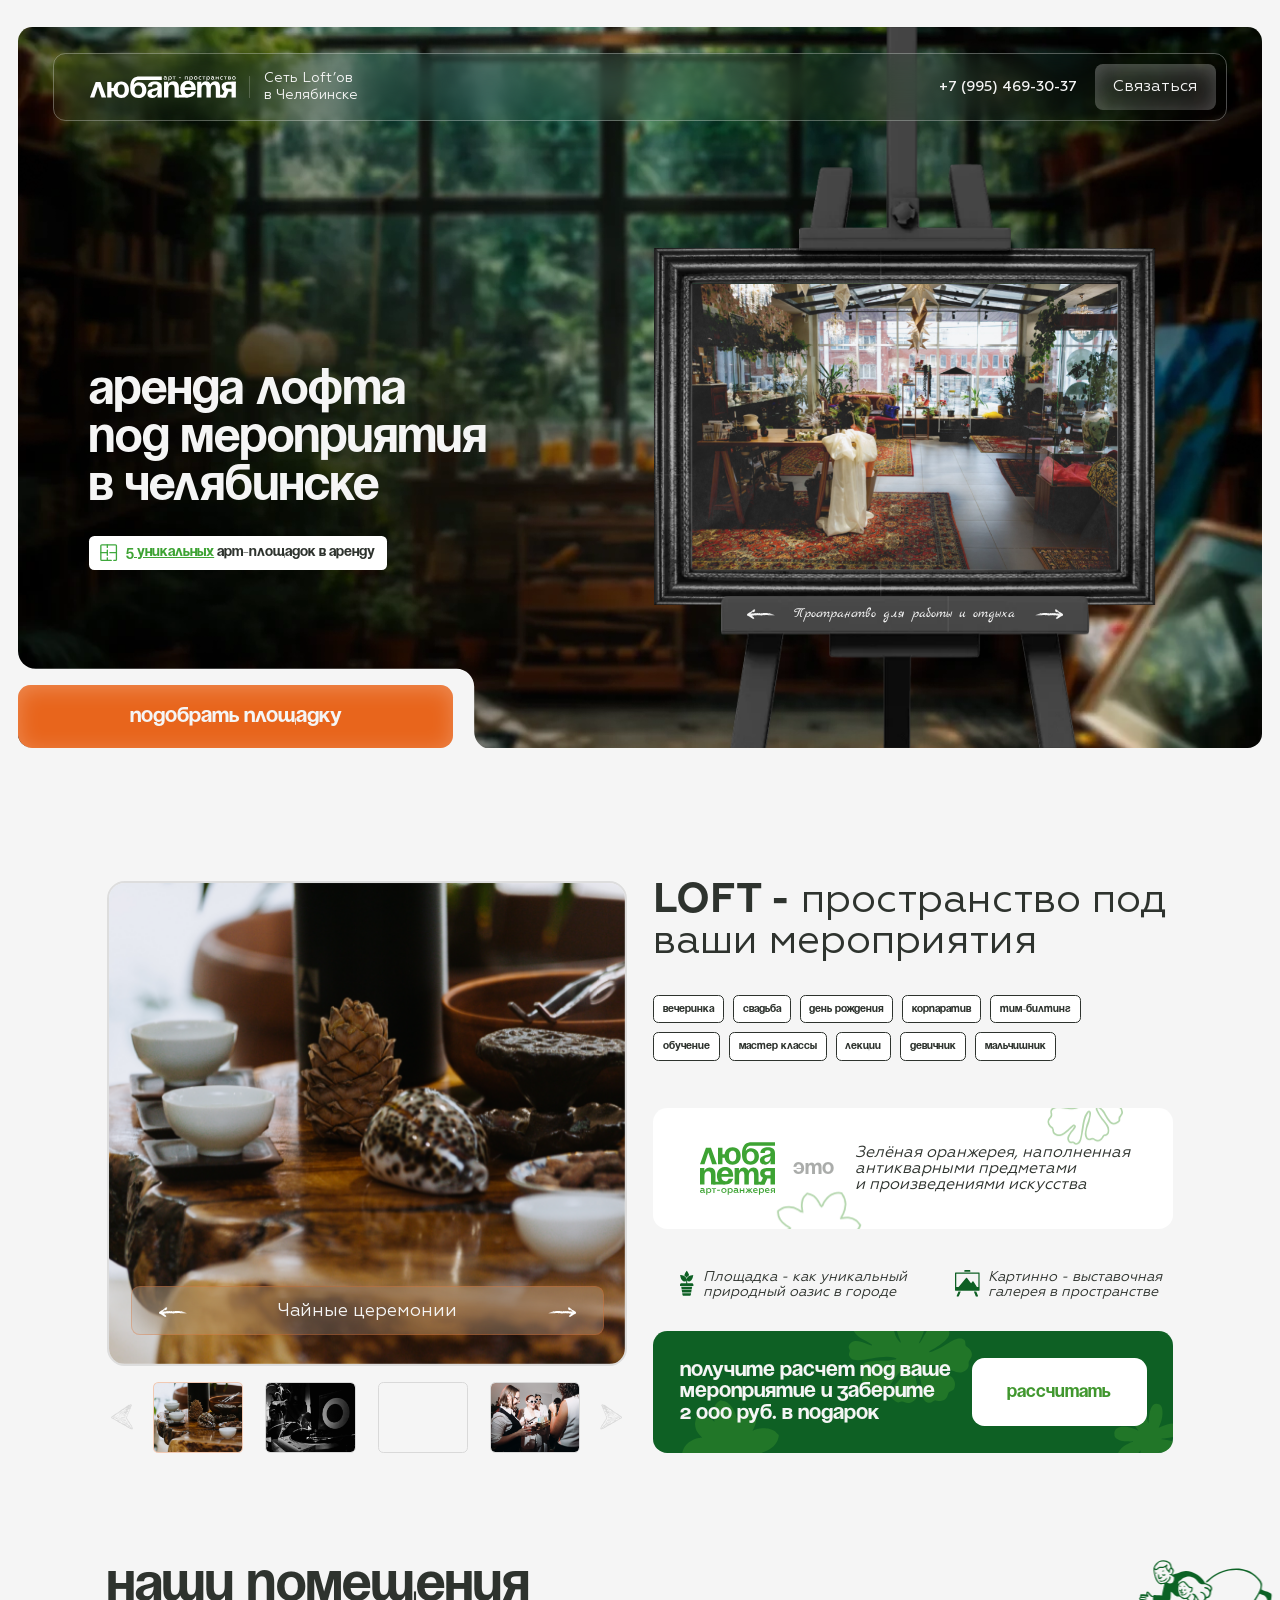
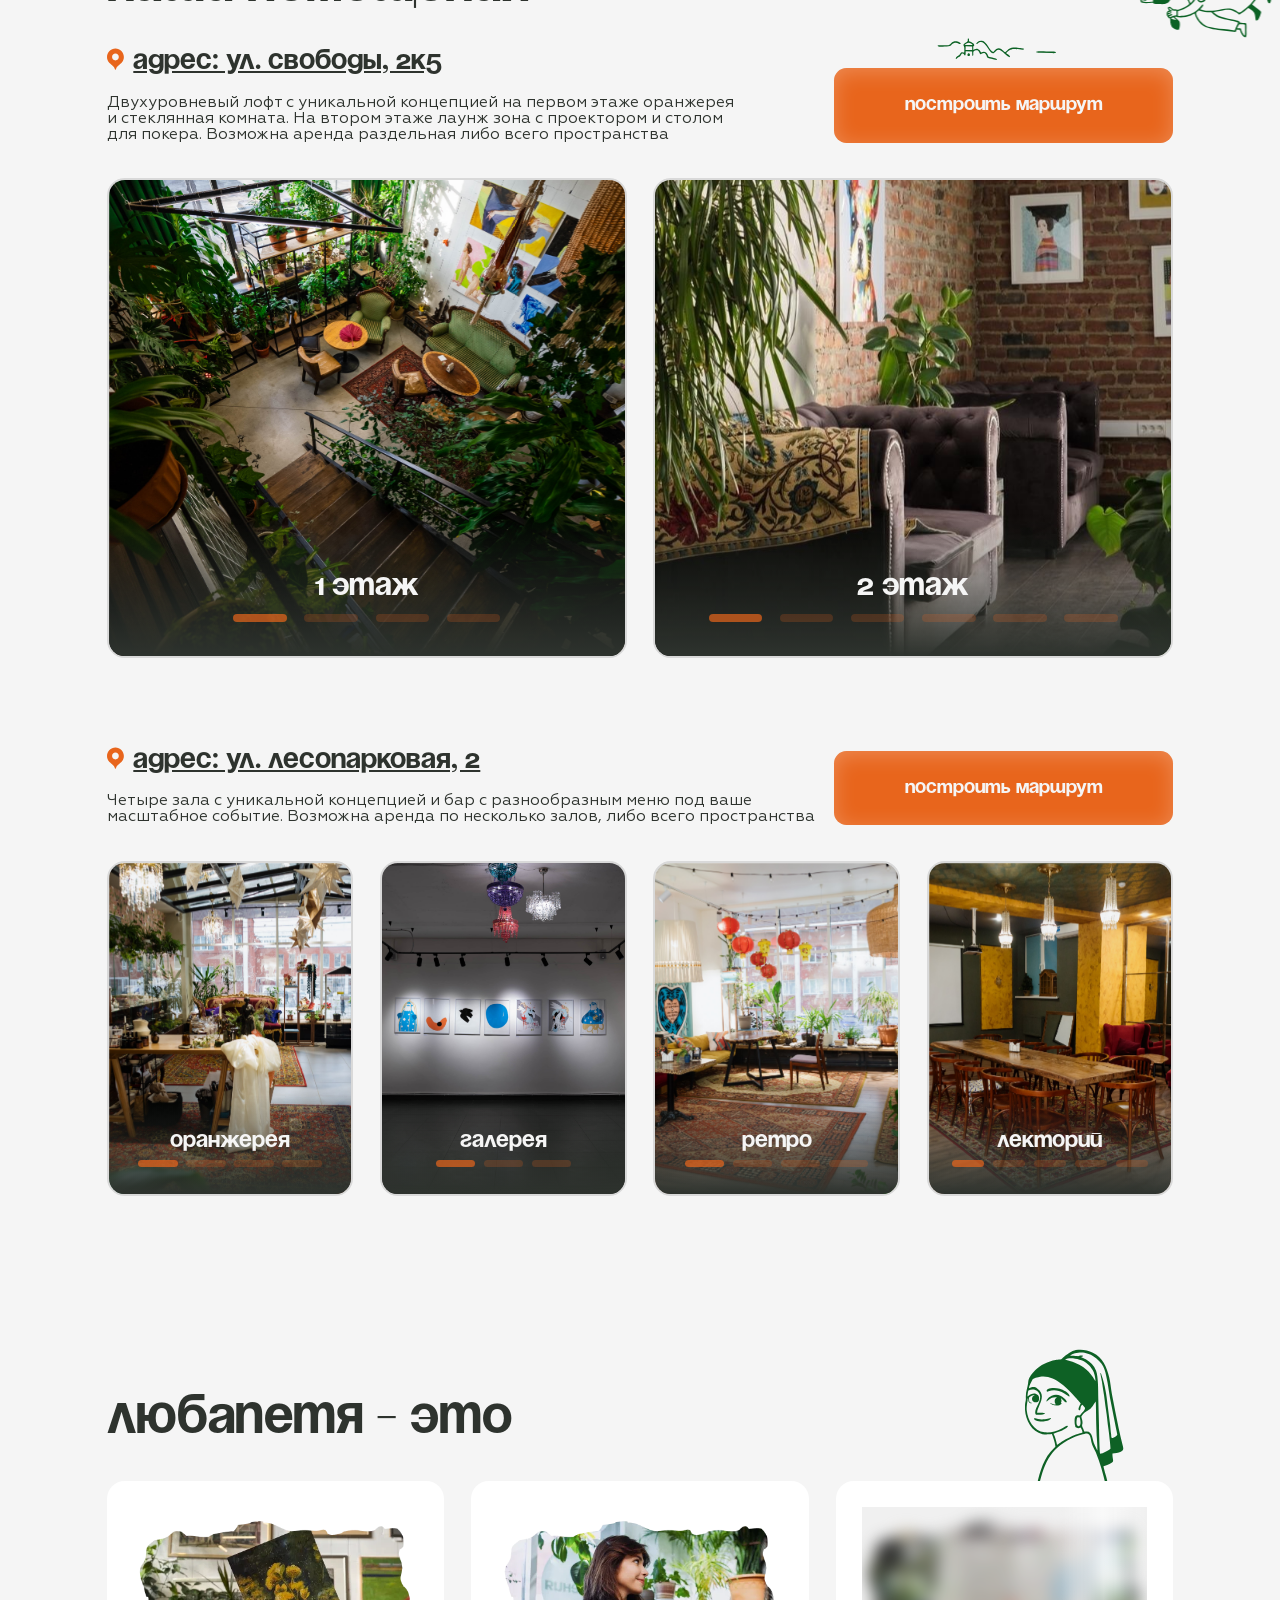
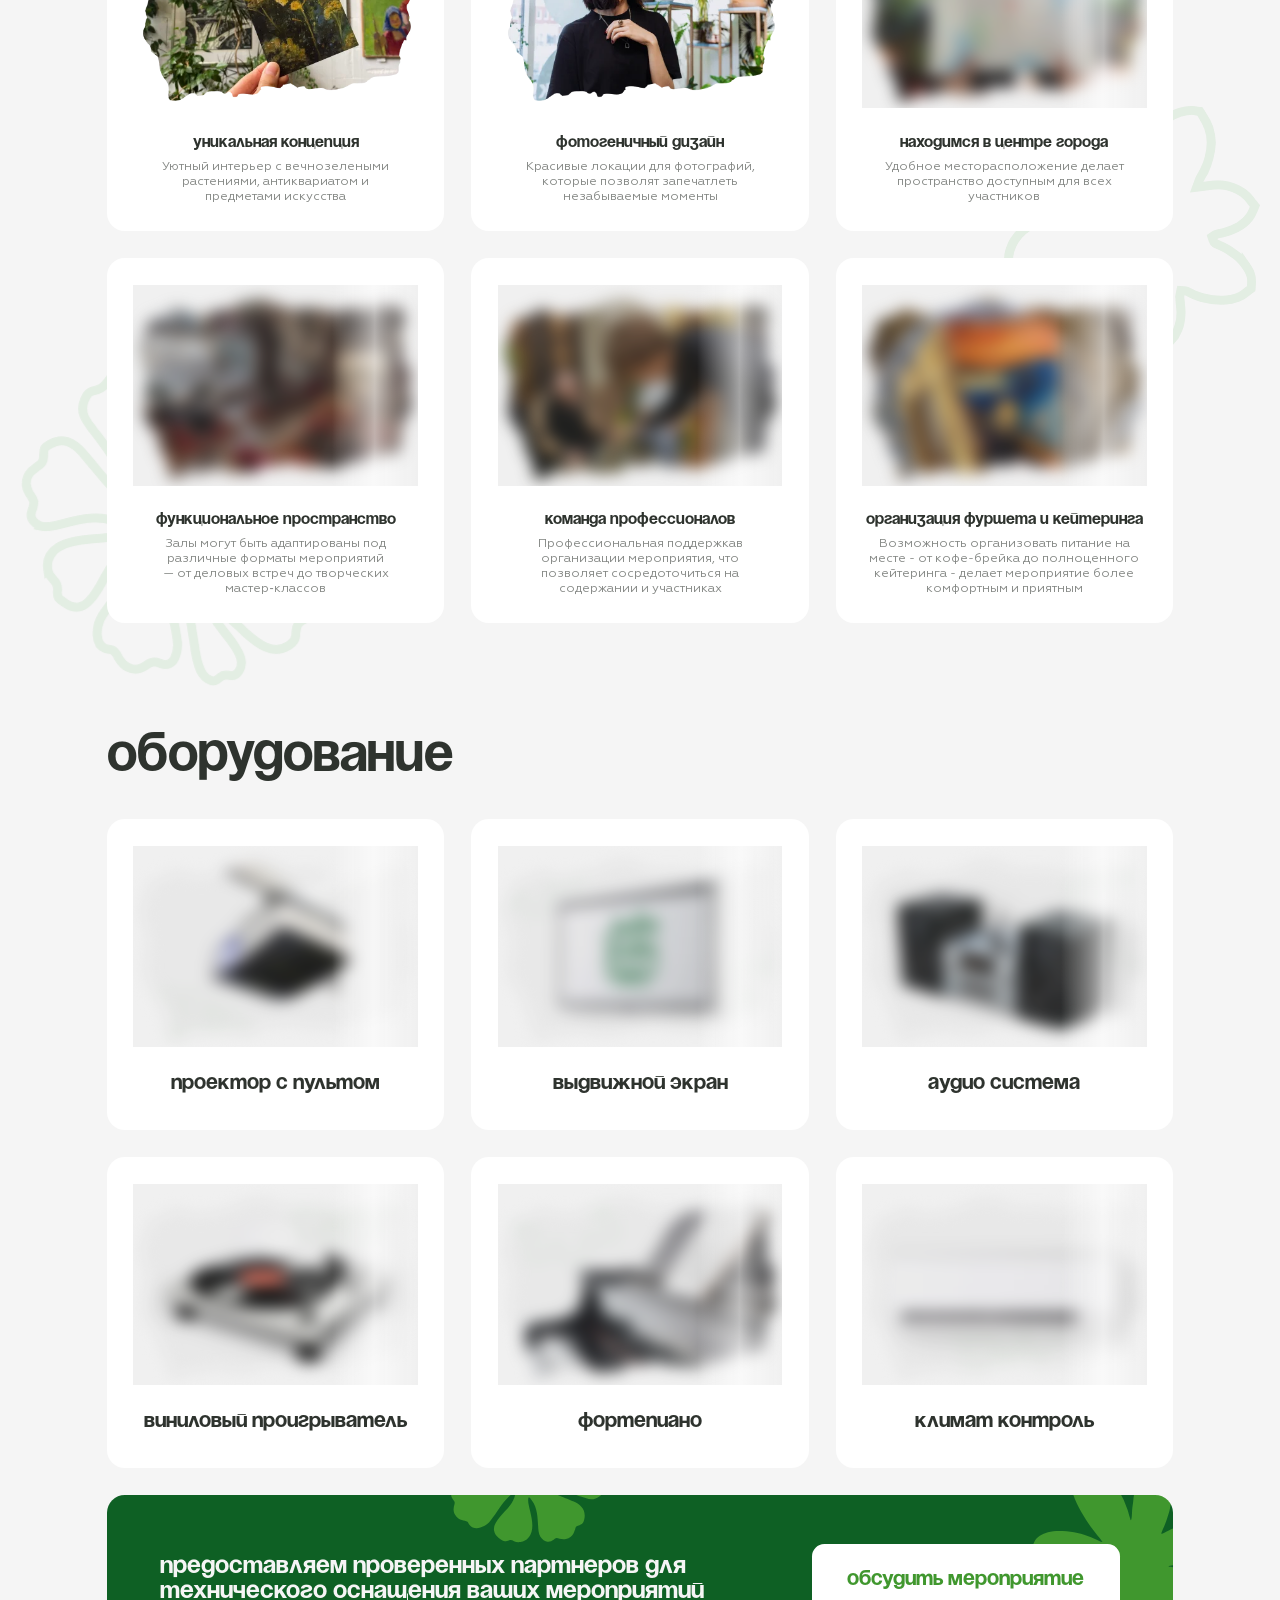
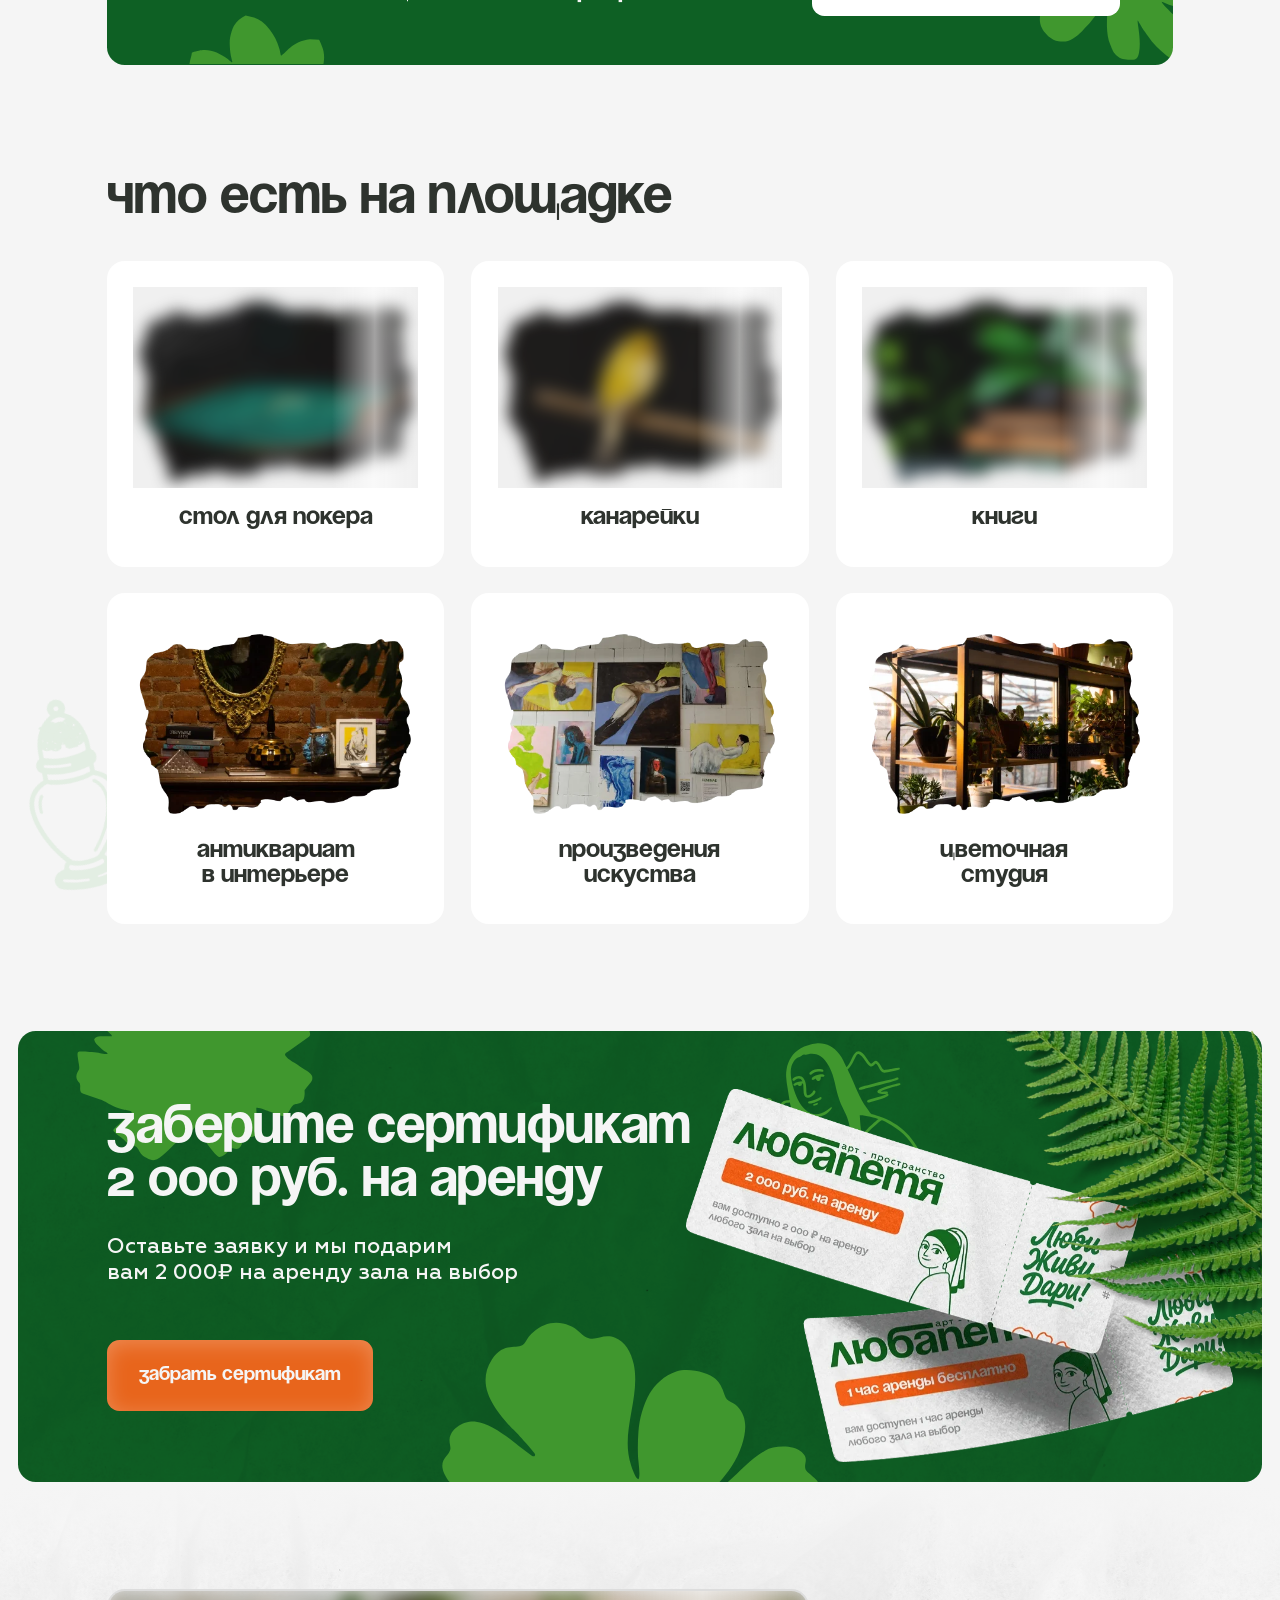
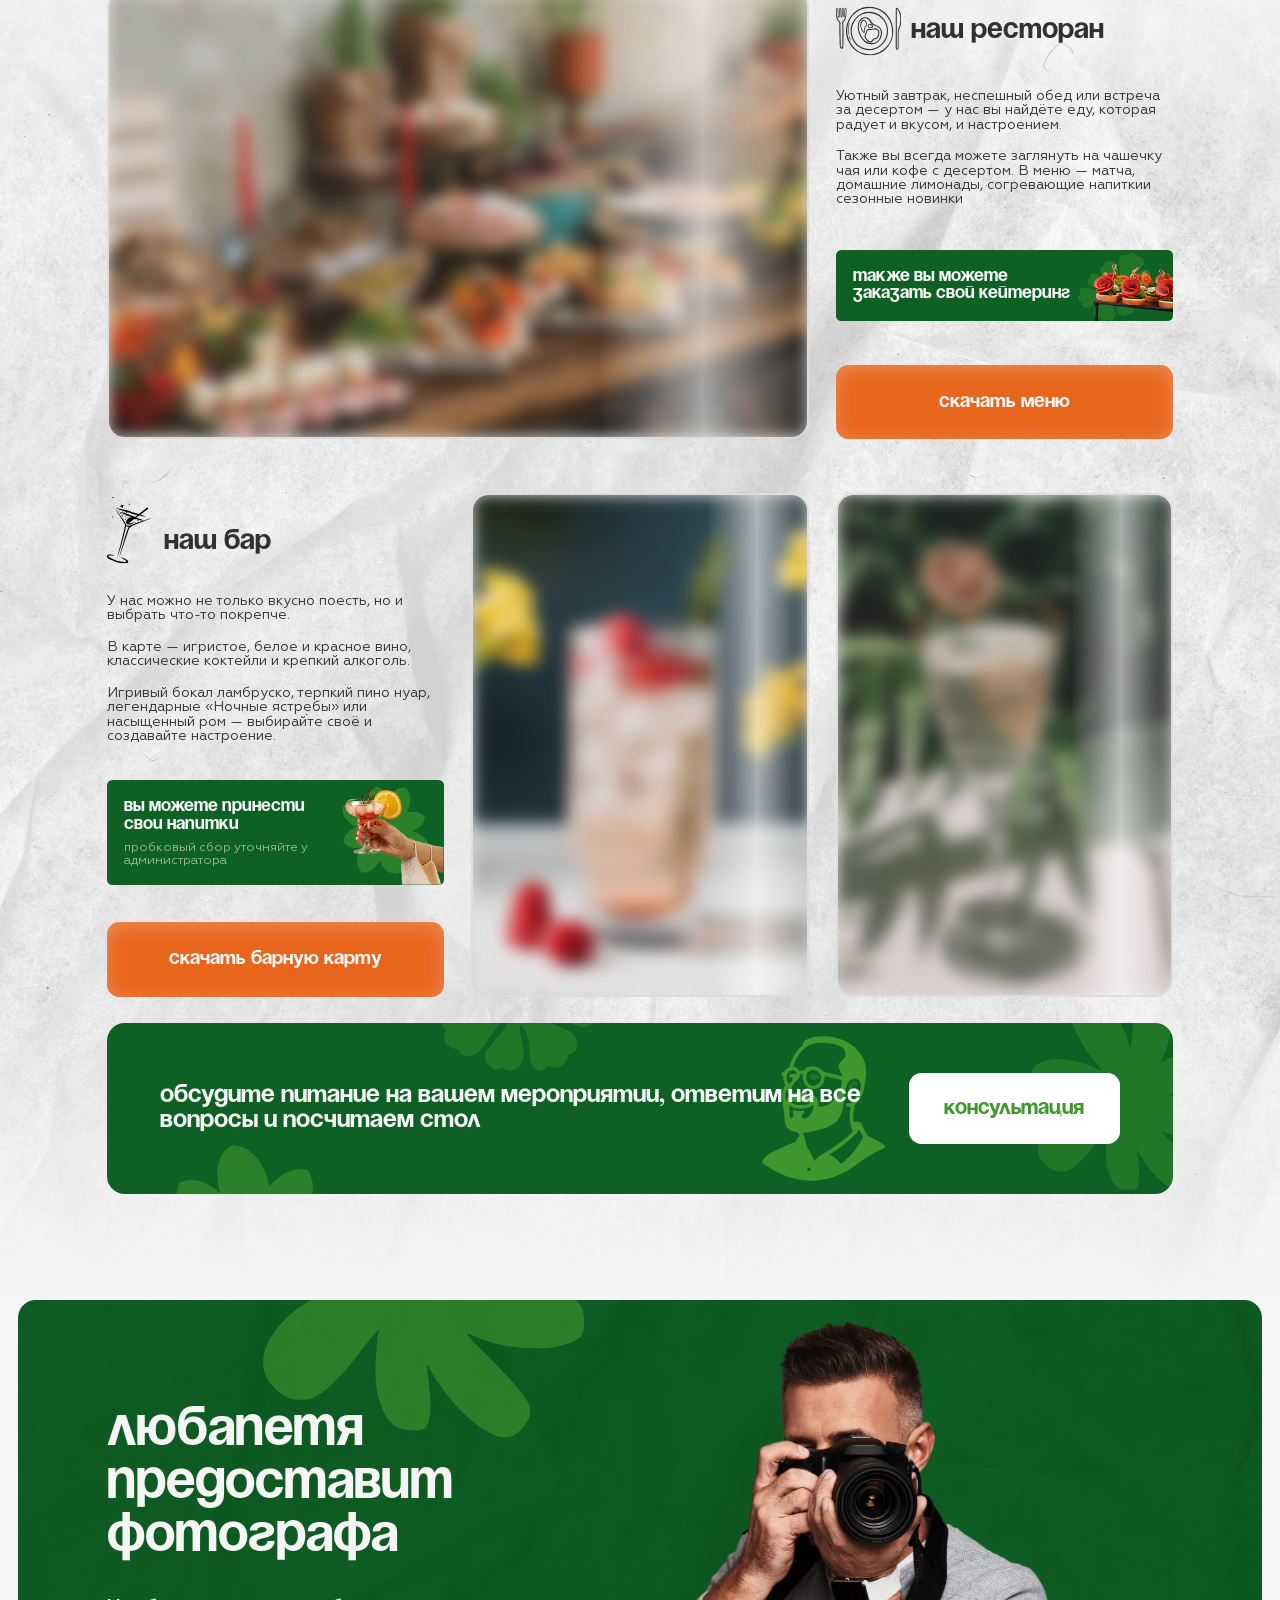
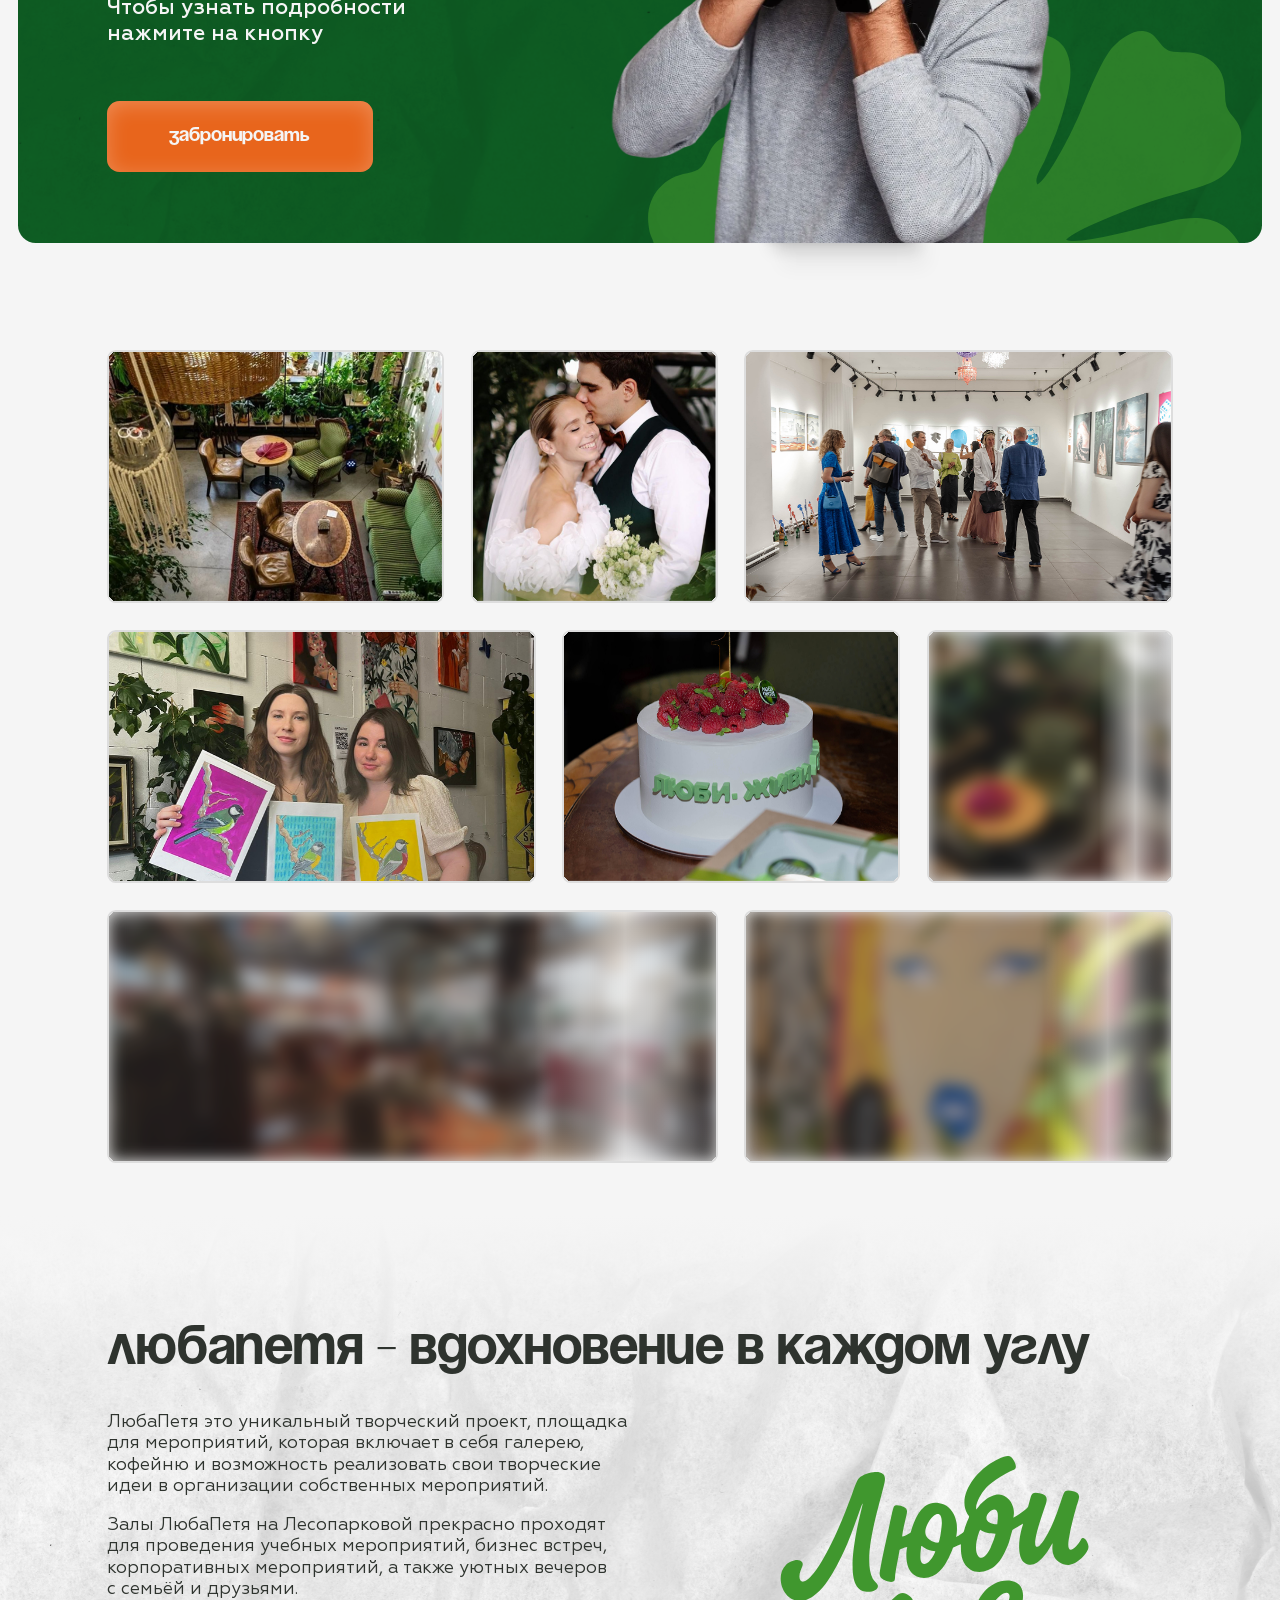
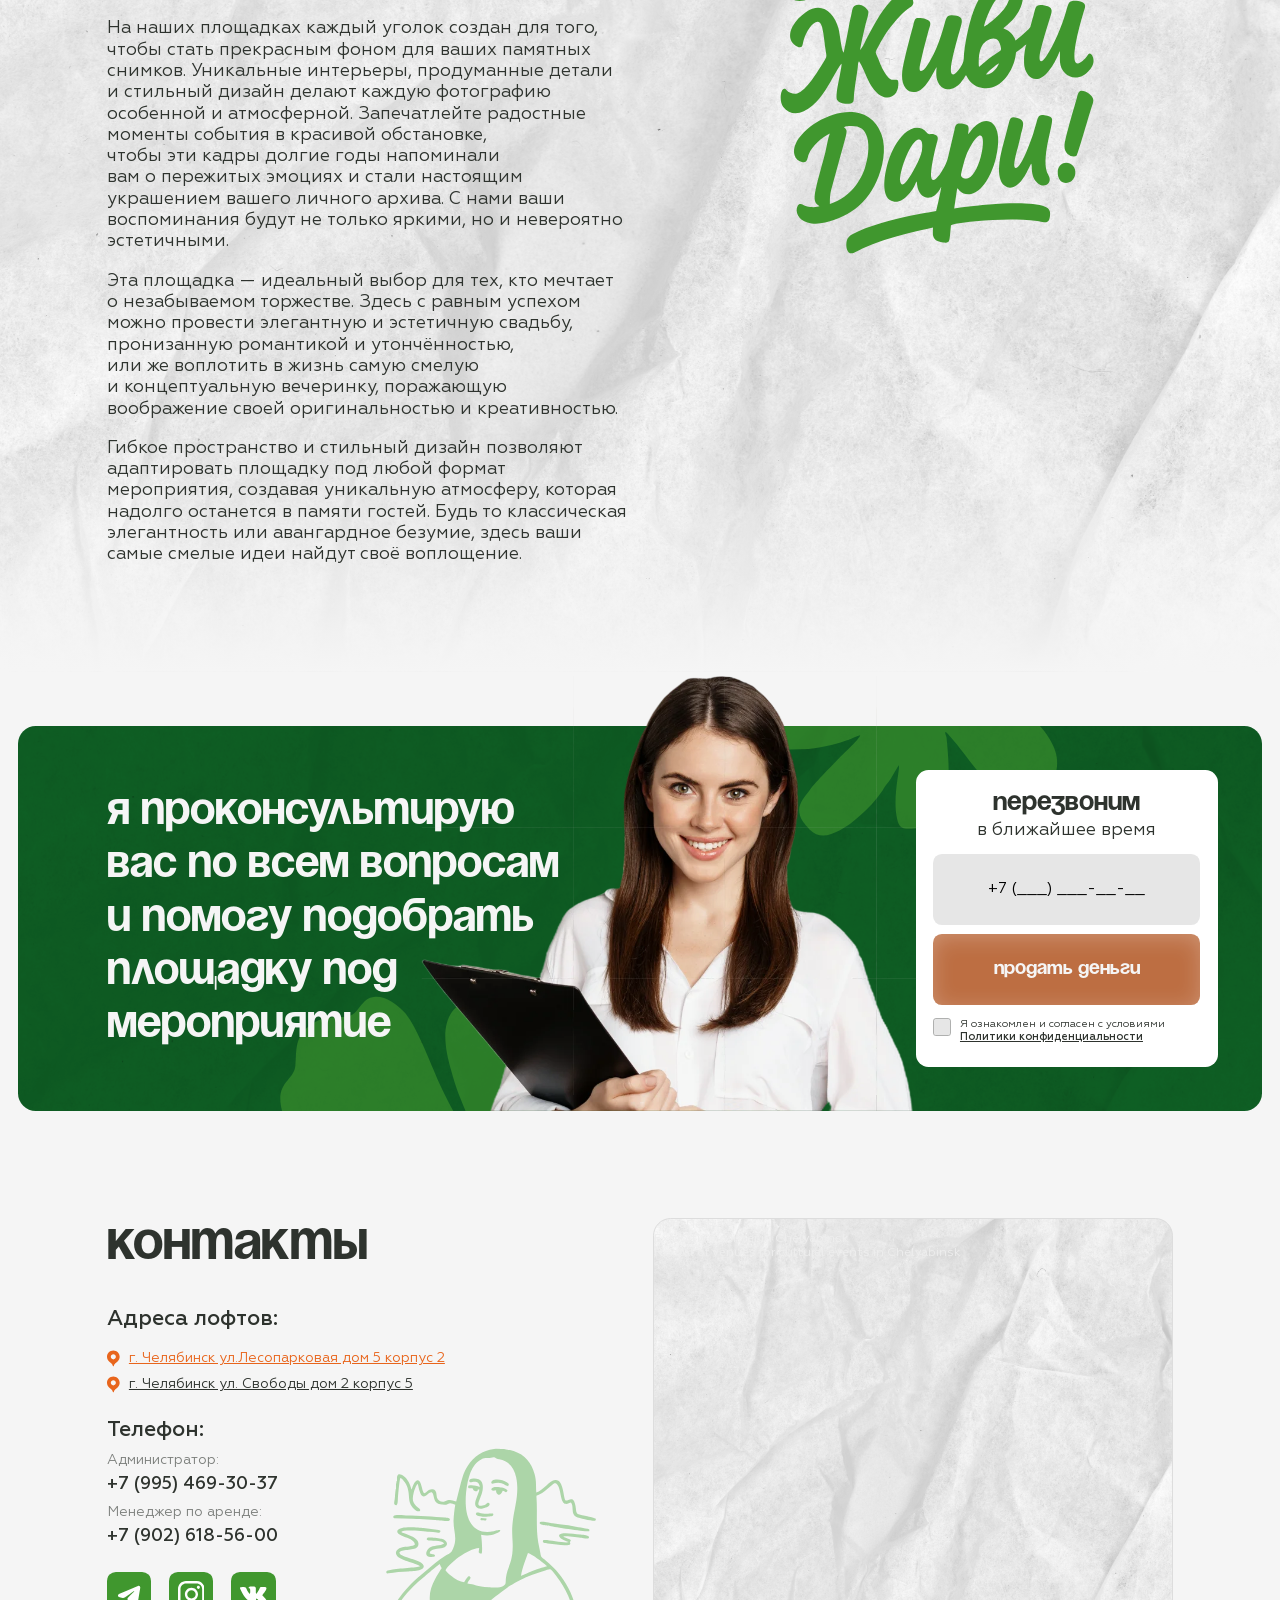
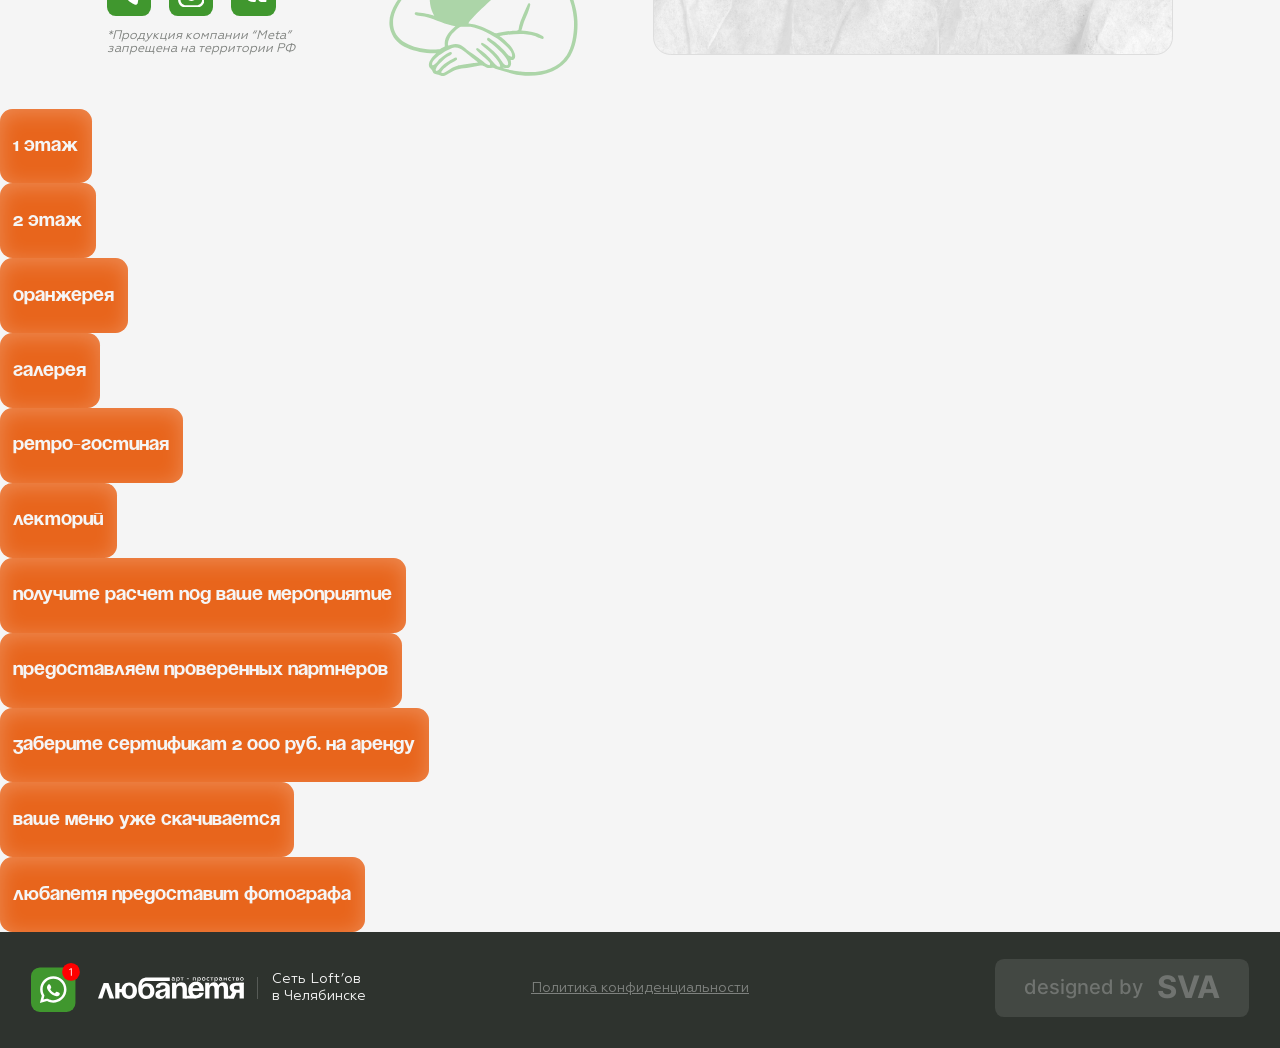
==== commit ac488fa9: "updates" ====
--- a/index.html
+++ b/index.html
@@ -17,18 +17,18 @@
   <div class="container --wider">
     <div class="header-inner">
       <div class="header-bar">
-        <div class="logo header-logo"><a class="header-logo__link" href="/" title="ЛюбаПетя"><img src="./assets/img/logo-white.svg" alt="Логотип ЛюбаПетя"></a><span class="header-logo__text">Cеть Loft’ов <br> в&nbsp;Челябинске</span></div>
+        <div class="logo header-logo"><a class="logo__link header-logo__link" href="/" title="ЛюбаПетя"><img src="./assets/img/logo-white.svg" alt="Логотип ЛюбаПетя"></a><span class="logo__text header-logo__text">Cеть Loft’ов <br> в&nbsp;Челябинске</span></div>
         <div class="header-contacts"><a class="header-tel" href="tel:+79954693037">+7 (995) 469-30-37</a>
           <button class="button button_header header-button" data-fancybox data-src="#modal_contacts">Связаться</button>
         </div>
       </div>
       <div class="header-main">
         <div class="header-text">
-          <button class="header-text__video" data-fancybox><img src="./assets/img/hero/hero-video.webp" alt="Видео"><span>Посмотрите видео <br> экскурсию в&nbsp;loft</span></button>
+          <button class="header-text__video" data-fancybox data-src="#modal_video"><img src="./assets/img/hero/hero-video.webp" alt="Видео"><span>Посмотрите видео <br> экскурсию в&nbsp;loft</span></button>
           <h1 class="header-text__title">Аренда лофта под&nbsp;мероприятия в&nbsp;Челябинске</h1>
           <h2 class="header-text__subtitle"> 
             <svg> 
-              <use xlink:href="./assets/img/icons/svg-sprite.svg#icon-layout"></use>
+              <use xlink:href="./assets/img/icons/svg-sprite.svg#icon-layout" fill="#fff"></use>
             </svg><span><em>5 уникальных</em> арт-площадок в аренду</span>
           </h2>
           <button class="header-text__button button button_primary" data-fancybox data-src="#modal_overview">Подобрать площадку</button>
@@ -39,7 +39,7 @@
           </div>
           <div class="header-frame__core">
             <div class="header-frame__core-slider"><img class="header-frame__core-slider-frame" src="./assets/img/hero/frame-core.webp" alt="#">
-              <div class="header-frame__core-slider-root splide">
+              <div class="header-frame__core-slider-root splide fade">
                 <div class="splide__track">
                   <ul class="splide__list header-frame__core-slider__list">
                     <li class="splide__slide header-frame__core-slide">
@@ -63,6 +63,26 @@
             </div>
           </div>
           <div class="header-frame__bottom">
+            <div class="header-frame__navigation">
+              <button class="header-frame__navigation-arrow header-frame__navigation-arrow_prev" type="button">
+                <svg class="header-frame__navigation-arrow-icon">
+                  <use xlink:href="./assets/img/icons/svg-sprite.svg#icon-hero-arrow-prev"></use>
+                </svg>
+              </button>
+              <ul class="header-frame__navigation-list">
+                <li class="header-frame__navigation-list-item"><a class="header-frame__navigation-list-link" href="#forest">Пространство для работы и отдыха</a></li>
+                <li class="header-frame__navigation-list-item"><a class="header-frame__navigation-list-link" href="#forest">Мероприятия с особенной атмосферой</a></li>
+                <li class="header-frame__navigation-list-item"><a class="header-frame__navigation-list-link" href="#freedom">Концептуальные выставки</a></li>
+                <li class="header-frame__navigation-list-item"><a class="header-frame__navigation-list-link" href="#forest">Презентация журнала BLUR</a></li>
+                <li class="header-frame__navigation-list-item"><a class="header-frame__navigation-list-link" href="#forest">Особенные подарки</a></li>
+                <li class="header-frame__navigation-list-item"><a class="header-frame__navigation-list-link" href="#freedom">Свадебные фотосессии</a></li>
+              </ul>
+              <button class="header-frame__navigation-arrow header-frame__navigation-arrow_next" type="button">
+                <svg class="header-frame__navigation-arrow-icon">
+                  <use xlink:href="./assets/img/icons/svg-sprite.svg#icon-hero-arrow-next"></use>
+                </svg>
+              </button>
+            </div>
             <div class="image contain"><img class="lazyload" src="./assets/img/hero/frame-bottom.webp" alt="#"></div>
           </div>
         </div>
@@ -74,10 +94,11 @@
 <main class="main">
   <section class="section intro">
     <div class="container">
+      <h2 class="intro-text__title --only-mobile" aria="hidden"><b>LOFT -</b> пространство под ваши мероприятия</h2>
       <div class="section-inner intro-inner">
         <div class="intro-slider">
           <div class="intro-slider__main-wrapper">
-            <div class="intro-slider__main splide">
+            <div class="intro-slider__main splide fade">
               <div class="splide__track"> 
                 <ul class="splide__list">
                   <li class="splide__slide">
@@ -166,7 +187,7 @@
           </div>
         </div>
         <div class="intro-text">
-          <h2 class="intro-text__title"><b>LOFT -</b> пространство под ваши мероприятия</h2>
+          <h2 class="intro-text__title --only-desktop"><b>LOFT -</b> пространство под ваши мероприятия</h2>
           <ul class="intro-text__tags">
             <li class="intro-text__tags-item">Вечеринка</li>
             <li class="intro-text__tags-item">Свадьба</li>
@@ -179,7 +200,10 @@
             <li class="intro-text__tags-item">Девичник</li>
             <li class="intro-text__tags-item">Мальчишник</li>
           </ul>
-          <div class="intro-text__descr"><span class="intro-text__descr-image image contain" aria-label="Арт-оранжерея ЛюбаПетя"> <img class="lazyload --only-desktop" src="./assets/img/logo-green.svg" alt="Логотип ЛюбаПетя"><img class="lazyload --only-mobile" src="./assets/img/logo-green-wide.svg" alt="Логотип ЛюбаПетя" aria="hidden"></span><span class="intro-text__descr-middle">это</span><span class="intro-text__descr-text">Зелёная оранжерея, наполненная антикварными предметами и&nbsp;произведениями искусства</span></div>
+          <div class="intro-text__descr"><span class="intro-text__descr-image image contain" aria-label="Арт-оранжерея ЛюбаПетя"> <img class="lazyload --only-desktop" src="./assets/img/logo-green.svg" alt="Логотип ЛюбаПетя"><img class="lazyload --only-mobile" src="./assets/img/logo-green-wide.svg" alt="Логотип ЛюбаПетя" aria="hidden"></span><span class="intro-text__descr-middle">это</span><span class="intro-text__descr-text">Зелёная оранжерея, наполненная антикварными предметами и&nbsp;произведениями искусства</span>
+            <div class="intro-text__descr-decoration intro-text__descr-decoration_left"></div>
+            <div class="intro-text__descr-decoration intro-text__descr-decoration_right"></div>
+          </div>
           <ul class="intro-text__features">
             <li class="intro-text__features-item">
               <svg class="intro-text__features-item-icon">
@@ -207,7 +231,7 @@
           <h2 class="places-heading__title section-title">Наши помещения</h2>
           <div class="places-heading__image"><img class="places-heading__image_couple" src="./assets/img/places-svg-couple.svg" alt="#"><img class="places-heading__image_landscape" src="./assets/img/places-svg-landscape.svg" alt="#"></div>
         </div>
-        <div class="places-place">
+        <div class="places-place" id="freedom">
           <div class="places-place__heading">
             <div class="places-place__heading-text">
               <h3 class="places-place__heading-address">
@@ -216,11 +240,11 @@
                 </svg><span class="places-place__heading-address-text">адрес: ул. Свободы, 2к5</span>
               </h3>
               <p class="places-place__heading-descr">Двухуровневый лофт с уникальной концепцией на первом этаже оранжерея и&nbsp;стеклянная комната. На втором этаже лаунж зона с проектором и столом для&nbsp;покера. Возможна аренда раздельная либо&nbsp;всего пространства</p>
-            </div><a class="places-place__heading-link button button_primary --only-desktop" href="#" target="_blank">построить маршрут</a>
+            </div><a class="places-place__heading-link button button_primary --only-desktop" href="https://yandex.com/maps/-/CHsmBB0r" target="_blank">построить маршрут</a>
           </div>
           <div class="places-place__sliders places-place__sliders_two">
             <div class="places-place__slider-wrapper places-place__slider-wrapper_two">
-              <div class="places-place__slider splide places-place__slider_0">
+              <div class="places-place__slider splide fade places-place__slider_0" data-fancybox data-src="#modal_first_floor">
                 <div class="splide__track">
                   <ul class="splide__list">
                     <li class="places-place__slide splide__slide">
@@ -244,7 +268,7 @@
               </div>
             </div>
             <div class="places-place__slider-wrapper places-place__slider-wrapper_two">
-              <div class="places-place__slider splide places-place__slider_1">
+              <div class="places-place__slider splide fade places-place__slider_1" data-fancybox data-src="#modal_second_floor">
                 <div class="splide__track">
                   <ul class="splide__list">
                     <li class="places-place__slide splide__slide">
@@ -273,9 +297,9 @@
                 </div>
               </div>
             </div>
-          </div><a class="places-place__heading-link button button_primary --only-mobile" href="#" target="_blank">построить маршрут</a>
-        </div>
-        <div class="places-place">
+          </div><a class="places-place__heading-link button button_primary --only-mobile" href="https://yandex.com/maps/-/CHsmBB0r" target="_blank">построить маршрут</a>
+        </div>
+        <div class="places-place" id="forest">
           <div class="places-place__heading">
             <div class="places-place__heading-text">
               <h3 class="places-place__heading-address">
@@ -284,11 +308,11 @@
                 </svg><span class="places-place__heading-address-text">адрес: ул. Лесопарковая, 2</span>
               </h3>
               <p class="places-place__heading-descr">Четыре зала с уникальной концепцией и бар с&nbsp;разнообразным меню под&nbsp;ваше масштабное событие. Возможна аренда по&nbsp;несколько залов, либо всего пространства</p>
-            </div><a class="places-place__heading-link button button_primary --only-desktop" href="#" target="_blank">построить маршрут</a>
+            </div><a class="places-place__heading-link button button_primary --only-desktop" href="https://yandex.com/maps/-/CHsmFZLZ" target="_blank">построить маршрут</a>
           </div>
           <div class="places-place__sliders places-place__sliders_four">
             <div class="places-place__slider-wrapper places-place__slider-wrapper_four">
-              <div class="places-place__slider splide places-place__slider_2">
+              <div class="places-place__slider splide fade places-place__slider_2" data-fancybox data-src="#modal_greenhouse">
                 <div class="splide__track">
                   <ul class="splide__list">
                     <li class="places-place__slide splide__slide">
@@ -312,7 +336,7 @@
               </div>
             </div>
             <div class="places-place__slider-wrapper places-place__slider-wrapper_four">
-              <div class="places-place__slider splide places-place__slider_3">
+              <div class="places-place__slider splide fade places-place__slider_3" data-fancybox data-src="#modal_gallery">
                 <div class="splide__track">
                   <ul class="splide__list">
                     <li class="places-place__slide splide__slide">
@@ -333,7 +357,7 @@
               </div>
             </div>
             <div class="places-place__slider-wrapper places-place__slider-wrapper_four">
-              <div class="places-place__slider splide places-place__slider_4">
+              <div class="places-place__slider splide fade places-place__slider_4" data-fancybox data-src="#modal_lounge">
                 <div class="splide__track">
                   <ul class="splide__list">
                     <li class="places-place__slide splide__slide">
@@ -357,7 +381,7 @@
               </div>
             </div>
             <div class="places-place__slider-wrapper places-place__slider-wrapper_four">
-              <div class="places-place__slider splide places-place__slider_5">
+              <div class="places-place__slider splide fade places-place__slider_5" data-fancybox data-src="#modal_auditorium">
                 <div class="splide__track">
                   <ul class="splide__list">
                     <li class="places-place__slide splide__slide">
@@ -383,45 +407,48 @@
                 </div>
               </div>
             </div>
-          </div><a class="places-place__heading-link button button_primary --only-mobile" href="#" target="_blank">построить маршрут</a>
+          </div><a class="places-place__heading-link button button_primary --only-mobile" href="https://yandex.com/maps/-/CHsmFZLZ" target="_blank">построить маршрут</a>
         </div>
       </div>
     </div>
   </section>
   <section class="section cards cards_0">
+    <div class="cards-decoration cards-decoration_middle"></div>
+    <div class="cards-decoration cards-decoration_bottom"></div>
+    <div class="cards-observer-trigger"></div>
     <div class="container">
       <h2 class="section-title">ЛюбаПетя - это</h2>
       <div class="cards-inner">
         <ul class="cards-items">
-          <li class="cards-items__item">
+          <li class="cards-items__item" data-fancybox data-src="#modal_cta_coupon">
             <div class="cards-items__item-image image contain"><img class="lazyload" src="./assets/img/cards/0/0.webp" alt="undefined"></div>
             <p class="cards-items__item-title">Уникальная концепция</p>
-            <p class="cards-items__item-descr">Уютный интерьер с вечнозелеными растениями, антиквариатом и предметами искусства</p>
-          </li>
-          <li class="cards-items__item">
+            <p class="cards-items__item-descr">Уютный интерьер с вечнозелеными растениями, антиквариатом и предметами&nbsp;искусства</p>
+          </li>
+          <li class="cards-items__item" data-fancybox data-src="#modal_cta_coupon">
             <div class="cards-items__item-image image contain"><img class="lazyload" src="./assets/img/cards/0/1.webp" alt="undefined"></div>
             <p class="cards-items__item-title">Фотогеничный дизайн</p>
-            <p class="cards-items__item-descr">Красивые локации для фотографий, которые позволят запечатлеть незабываемые моменты</p>
-          </li>
-          <li class="cards-items__item">
+            <p class="cards-items__item-descr">Красивые локации для фотографий, которые&nbsp;позволят запечатлеть незабываемые&nbsp;моменты</p>
+          </li>
+          <li class="cards-items__item" data-fancybox data-src="#modal_cta_coupon">
             <div class="cards-items__item-image image contain"><img class="lazyload" src="./assets/img/cards/0/2.webp" alt="undefined"></div>
             <p class="cards-items__item-title">Находимся в центре города</p>
             <p class="cards-items__item-descr">Удобное месторасположение делает пространство доступным для всех участников</p>
           </li>
-          <li class="cards-items__item">
+          <li class="cards-items__item" data-fancybox data-src="#modal_cta_coupon">
             <div class="cards-items__item-image image contain"><img class="lazyload" src="./assets/img/cards/0/3.webp" alt="undefined"></div>
             <p class="cards-items__item-title">Функциональное пространство</p>
-            <p class="cards-items__item-descr">Залы могут быть адаптированы под различные форматы мероприятий — от деловых встреч до творческих мастер-классов</p>
-          </li>
-          <li class="cards-items__item">
+            <p class="cards-items__item-descr">Залы могут быть адаптированы под различные форматы мероприятий —&nbsp;от&nbsp;деловых встреч до творческих мастер&#8209;классов</p>
+          </li>
+          <li class="cards-items__item" data-fancybox data-src="#modal_cta_coupon">
             <div class="cards-items__item-image image contain"><img class="lazyload" src="./assets/img/cards/0/4.webp" alt="undefined"></div>
             <p class="cards-items__item-title">Команда профессионалов</p>
-            <p class="cards-items__item-descr">Профессиональная поддержкав организации мероприятия, что позволяет сосредоточиться на содержании и участниках</p>
-          </li>
-          <li class="cards-items__item">
+            <p class="cards-items__item-descr">Профессиональная поддержкав организации мероприятия, что позволяет&nbsp;сосредоточиться на содержании&nbsp;и&nbsp;участниках</p>
+          </li>
+          <li class="cards-items__item" data-fancybox data-src="#modal_cta_coupon">
             <div class="cards-items__item-image image contain"><img class="lazyload" src="./assets/img/cards/0/5.webp" alt="undefined"></div>
             <p class="cards-items__item-title">Организация фуршета и кейтеринга</p>
-            <p class="cards-items__item-descr">Возможность организовать питание на месте - от кофе-брейка до полноценного кейтеринга - делает мероприятие более комфортным и приятным</p>
+            <p class="cards-items__item-descr">Возможность организовать питание на месте&nbsp;- от кофе-брейка до полноценного кейтеринга - делает мероприятие более комфортным и приятным</p>
           </li>
         </ul>
       </div>
@@ -432,64 +459,66 @@
       <h2 class="section-title">Оборудование</h2>
       <div class="cards-inner">
         <ul class="cards-items">
-          <li class="cards-items__item">
+          <li class="cards-items__item" data-fancybox data-src="#modal_cta_coupon">
             <div class="cards-items__item-image image contain"><img class="lazyload" src="./assets/img/cards/1/0.webp" alt="undefined"></div>
             <p class="cards-items__item-title">Проектор с пультом</p>
           </li>
-          <li class="cards-items__item">
+          <li class="cards-items__item" data-fancybox data-src="#modal_cta_coupon">
             <div class="cards-items__item-image image contain"><img class="lazyload" src="./assets/img/cards/1/1.webp" alt="undefined"></div>
             <p class="cards-items__item-title">Выдвижной экран</p>
           </li>
-          <li class="cards-items__item">
+          <li class="cards-items__item" data-fancybox data-src="#modal_cta_coupon">
             <div class="cards-items__item-image image contain"><img class="lazyload" src="./assets/img/cards/1/2.webp" alt="undefined"></div>
             <p class="cards-items__item-title">Аудио система</p>
           </li>
-          <li class="cards-items__item">
+          <li class="cards-items__item" data-fancybox data-src="#modal_cta_coupon">
             <div class="cards-items__item-image image contain"><img class="lazyload" src="./assets/img/cards/1/3.webp" alt="undefined"></div>
             <p class="cards-items__item-title">Виниловый проигрыватель</p>
           </li>
-          <li class="cards-items__item">
+          <li class="cards-items__item" data-fancybox data-src="#modal_cta_coupon">
             <div class="cards-items__item-image image contain"><img class="lazyload" src="./assets/img/cards/1/4.webp" alt="undefined"></div>
             <p class="cards-items__item-title">Фортепиано</p>
           </li>
-          <li class="cards-items__item">
+          <li class="cards-items__item" data-fancybox data-src="#modal_cta_coupon">
             <div class="cards-items__item-image image contain"><img class="lazyload" src="./assets/img/cards/1/5.webp" alt="undefined"></div>
             <p class="cards-items__item-title">Климат контроль</p>
           </li>
         </ul>
-        <div class="cta-small cards-cta">
-          <p class="cta-small__text cards-cta__text">ПРЕДОСТАВЛЯЕМ ПРОВЕРЕННЫХ ПАРТНЕРОВ ДЛЯ ТЕХНИЧЕСКОГО ОСНАЩЕНИЯ ВАШИХ МЕРОПРИЯТИЙ</p>
-          <button class="cta-small__button cards-cta__button button button_secondary" type="button" data-fancybox data-src="#some">Обсудить мероприятие</button>
+        <div class="cta-small cta-small_cards">
+          <p class="cta-small__text">ПРЕДОСТАВЛЯЕМ ПРОВЕРЕННЫХ ПАРТНЕРОВ ДЛЯ ТЕХНИЧЕСКОГО ОСНАЩЕНИЯ ВАШИХ МЕРОПРИЯТИЙ</p>
+          <button class="cta-small__button button button_secondary" type="button" data-fancybox data-src="#some">Обсудить мероприятие</button>
         </div>
       </div>
     </div>
   </section>
   <section class="section cards cards_2">
+    <div class="cards-decoration cards-decoration_salt"></div>
+    <div class="cards-observer-trigger"></div>
     <div class="container">
       <h2 class="section-title">Что есть на площадке</h2>
       <div class="cards-inner">
         <ul class="cards-items">
-          <li class="cards-items__item">
+          <li class="cards-items__item" data-fancybox data-src="#modal_cta_coupon">
             <div class="cards-items__item-image image contain"><img class="lazyload" src="./assets/img/cards/2/0.webp" alt="undefined"></div>
             <p class="cards-items__item-title">Стол для покера</p>
           </li>
-          <li class="cards-items__item">
+          <li class="cards-items__item" data-fancybox data-src="#modal_cta_coupon">
             <div class="cards-items__item-image image contain"><img class="lazyload" src="./assets/img/cards/2/1.webp" alt="undefined"></div>
             <p class="cards-items__item-title">Канарейки</p>
           </li>
-          <li class="cards-items__item">
+          <li class="cards-items__item" data-fancybox data-src="#modal_cta_coupon">
             <div class="cards-items__item-image image contain"><img class="lazyload" src="./assets/img/cards/2/2.webp" alt="undefined"></div>
             <p class="cards-items__item-title">Книги</p>
           </li>
-          <li class="cards-items__item">
+          <li class="cards-items__item" data-fancybox data-src="#modal_cta_coupon">
             <div class="cards-items__item-image image contain"><img class="lazyload" src="./assets/img/cards/2/3.webp" alt="undefined"></div>
-            <p class="cards-items__item-title">Антиквариат в интерьере</p>
-          </li>
-          <li class="cards-items__item">
+            <p class="cards-items__item-title">Антиквариат в&nbsp;интерьере</p>
+          </li>
+          <li class="cards-items__item" data-fancybox data-src="#modal_cta_coupon">
             <div class="cards-items__item-image image contain"><img class="lazyload" src="./assets/img/cards/2/4.webp" alt="undefined"></div>
             <p class="cards-items__item-title">Произведения искуства</p>
           </li>
-          <li class="cards-items__item">
+          <li class="cards-items__item" data-fancybox data-src="#modal_cta_coupon">
             <div class="cards-items__item-image image contain"><img class="lazyload" src="./assets/img/cards/2/5.webp" alt="undefined"></div>
             <p class="cards-items__item-title">Цветочная студия</p>
           </li>
@@ -500,13 +529,15 @@
   <section class="section cta cta_coupon">
     <div class="container --wider --desktop">
       <div class="section-inner cta-inner">
-        <div class="cta__content">
-          <h2 class="cta__title">заберите сертификат 2&nbsp;000 руб. на аренду </h2>
-          <p class="cta__text">Оставьте заявку и мы подарим <br class="--only-desktop"> вам 2&nbsp;000₽ на&nbsp;аренду зала на&nbsp;выбор</p>
-          <button class="cta__button button button_primary" data-fancybox data-src="#this" type="button">забрать сертификат</button>
-        </div>
-        <div class="cta__image"> 
-          <div class="cta__image-coupon image contain"><img class="lazyload" src="./assets/img/cta/coupon/coupon.webp" alt="Купон на две тысячи рублей"></div>
+        <div class="cta-inner-layer">
+          <div class="cta__content">
+            <h2 class="cta__title">заберите сертификат 2&nbsp;000 руб. на аренду </h2>
+            <p class="cta__text">Оставьте заявку и мы подарим <br class="--only-desktop"> вам 2&nbsp;000₽ на&nbsp;аренду зала на&nbsp;выбор</p>
+            <button class="cta__button button button_primary" data-fancybox data-src="#this" type="button">забрать сертификат</button>
+          </div>
+          <div class="cta__image"> 
+            <div class="cta__image-coupon image contain"><img class="lazyload" src="./assets/img/cta/coupon/coupon.webp" alt="Купон на две тысячи рублей"></div>
+          </div>
         </div>
       </div>
     </div>
@@ -559,9 +590,9 @@
             </div>
           </div>
         </div>
-        <div class="cta-small cards-cta">
-          <p class="cta-small__text cards-cta__text">Обсудите питание на вашем мероприятии, ответим на все вопросы и посчитаем стол</p>
-          <button class="cta-small__button cards-cta__button button button_secondary" type="button" data-fancybox data-src="#some">Консультация</button>
+        <div class="cta-small cta-small_treats">
+          <p class="cta-small__text">Обсудите питание на вашем мероприятии, ответим на все вопросы и посчитаем стол</p>
+          <button class="cta-small__button button button_secondary" type="button" data-fancybox data-src="#some">Консультация</button>
         </div>
       </div>
     </div>
@@ -569,22 +600,24 @@
   <section class="section cta cta_photographer"> 
     <div class="container --wider">
       <div class="section-inner cta-inner">
-        <div class="cta__content">
-          <h2 class="cta__title">Любапетя Предоставит фотографа </h2>
-          <p class="cta__text">Чтобы узнать подробности нажмите на кнопку </p>
-          <button class="cta__button button button_primary" data-fancybox data-src="#this" type="button">Забронировать</button>
-        </div>
-        <div class="cta-images">
-          <div class="cta-images__image image contain"><img class="lazyload" src="./assets/img/cta/photographer/hero.webp" alt="#"></div>
-          <div class="cta-images__photos">
-            <div class="cta-images__photo">
-              <div class="cta-images__photo-inner image contain --no-lazy"><img src="./assets/img/cta/photographer/photo-0.png" alt="#"></div>
-            </div>
-            <div class="cta-images__photo">
-              <div class="cta-images__photo-inner image contain --no-lazy"><img src="./assets/img/cta/photographer/photo-1.png" alt="#"></div>
-            </div>
-            <div class="cta-images__photo">
-              <div class="cta-images__photo-inner image contain --no-lazy"><img src="./assets/img/cta/photographer/photo-2.png" alt="#"></div>
+        <div class="cta-inner-layer">
+          <div class="cta__content">
+            <h2 class="cta__title">Любапетя Предоставит фотографа </h2>
+            <p class="cta__text">Чтобы узнать подробности нажмите на кнопку </p>
+            <button class="cta__button button button_primary" data-fancybox data-src="#this" type="button">Забронировать</button>
+          </div>
+          <div class="cta-images">
+            <div class="cta-images__image image contain"><img class="lazyload" src="./assets/img/cta/photographer/hero.webp" alt="#"></div>
+            <div class="cta-images__photos">
+              <div class="cta-images__photo">
+                <div class="cta-images__photo-inner image contain --no-lazy"><img src="./assets/img/cta/photographer/photo-0.png" alt="#"></div>
+              </div>
+              <div class="cta-images__photo">
+                <div class="cta-images__photo-inner image contain --no-lazy"><img src="./assets/img/cta/photographer/photo-1.png" alt="#"></div>
+              </div>
+              <div class="cta-images__photo">
+                <div class="cta-images__photo-inner image contain --no-lazy"><img src="./assets/img/cta/photographer/photo-2.png" alt="#"></div>
+              </div>
             </div>
           </div>
         </div>
@@ -625,18 +658,82 @@
   <section class="section cta cta_consult"> 
     <div class="container --wider">
       <div class="section-inner cta-inner">
-        <p class="cta__title">Я проконсультирую вас по всем вопросам и помогу подобрать площадку под мероприятие</p><img class="cta__image lazyload --only-desktop" src="./assets/img/cta/consult/hero.webp" alt="#"><img class="cta__image lazyload --only-mobile" src="./assets/img/cta/consult/hero-mobile.webp" alt="#">
-        <div class="cta__form"> 
-          <p class="cta__form-heading"><b>Перезвоним</b> в&nbsp;ближайшее время
-            <form class="form"> 
-              <input class="form__input input input_tel" type="tel" placeholder="+7 (999) 999-99-99">
-              <button class="form__submit button button_primary" type="submit">продать деньги</button>
-              <div class="form__checkbox-wrapper">
-                <input class="form__checkbox input input_checkbox input_consent" id="callback_consent" type="checkbox" name="user_consent">
-                <label class="form__label label" for="callback_consent">Я ознакомлен и согласен с условиями <a href="/privacy-policy">Политики конфиденциальности</a></label>
-              </div>
-            </form>
-          </p>
+        <div class="cta-inner-layer">
+          <p class="cta__title">Я проконсультирую вас по всем вопросам и помогу подобрать площадку под мероприятие</p><img class="cta__image lazyload --only-desktop" src="./assets/img/cta/consult/hero.webp" alt="#"><img class="cta__image lazyload --only-mobile" src="./assets/img/cta/consult/hero-mobile.webp" alt="#">
+          <div class="cta__form"> 
+            <p class="cta__form-heading"><b>Перезвоним</b> в&nbsp;ближайшее время
+              <form class="form"> 
+                <input class="form__input input input_tel" type="tel" placeholder="+7 (999) 999-99-99">
+                <button class="form__submit button button_primary" type="submit">продать деньги</button>
+                <div class="form__checkbox-wrapper">
+                  <input class="form__checkbox input input_checkbox input_consent" id="callback_consent" type="checkbox" name="user_consent">
+                  <label class="form__label label" for="callback_consent">Я ознакомлен и согласен с условиями <a href="/privacy-policy">Политики конфиденциальности</a></label>
+                </div>
+              </form>
+            </p>
+          </div>
+        </div>
+      </div>
+    </div>
+  </section>
+  <section class="section contacts">
+    <div class="container">
+      <div class="section-inner contacts-inner">
+        <div class="contacts__content">
+          <h2 class="contacts__title section-title">Контакты</h2>
+          <div class="contacts-item contacts-item_buttons">
+            <h3 class="contacts-item__title">Адреса лофтов:</h3>
+            <ul class="contacts-item__list contacts-item__list">
+              <li class="contacts-item__list-item">
+                <button class="contacts-item__list-item-button active" id="switch_to_forest" type="button"> 
+                  <svg class="contacts-item__list-item-button-icon">
+                    <use xlink:href="./assets/img/icons/svg-sprite.svg#icon-pin"></use>
+                  </svg><span class="contacts-item__list-item-button-text">г. Челябинск ул.Лесопарковая дом&nbsp;5&nbsp;корпус&nbsp;2</span>
+                </button>
+              </li>
+              <li class="contacts-item__list-item">
+                <button class="contacts-item__list-item-button" id="switch_to_freedom" type="button"> 
+                  <svg class="contacts-item__list-item-button-icon">
+                    <use xlink:href="./assets/img/icons/svg-sprite.svg#icon-pin"></use>
+                  </svg><span class="contacts-item__list-item-button-text">г. Челябинск ул. Свободы дом&nbsp;2&nbsp;корпус&nbsp;5</span>
+                </button>
+              </li>
+            </ul>
+          </div>
+          <div class="contacts-item_ contacts-item_numbers">
+            <h3 class="contacts-item__title">Телефон:</h3>
+            <ul class="contacts-item__list">
+              <li class="contacts-item__list-item"><span class="contacts-item__list-item-label">Администратор:</span><a class="contacts-item__list-item-link" href="tel:+79954693037">+7 (995) 469-30-37</a></li>
+              <li class="contacts-item__list-item"><span class="contacts-item__list-item-label">Менеджер по аренде:</span><a class="contacts-item__list-item-link" href="tel:+79026185600">+7 (902) 618-56-00</a></li>
+            </ul>
+          </div>
+          <div class="contacts-item contacts-item_socials">
+            <ul class="contacts-item__list contacts-item__list"> 
+              <li class="contacts-item__list-item"><a class="contacts-item__list-item-link" href="#" target="_blank"> 
+                  <svg class="contacts-item__list-item-link-icon">
+                    <use xlink:href="./assets/img/icons/svg-sprite.svg#icon-social-tg"></use>
+                  </svg></a></li>
+              <li class="contacts-item__list-item"><a class="contacts-item__list-item-link" href="#" target="_blank"> 
+                  <svg class="contacts-item__list-item-link-icon">
+                    <use xlink:href="./assets/img/icons/svg-sprite.svg#icon-social-ig"></use>
+                  </svg></a></li>
+              <li class="contacts-item__list-item"><a class="contacts-item__list-item-link" href="#" target="_blank"> 
+                  <svg class="contacts-item__list-item-link-icon">
+                    <use xlink:href="./assets/img/icons/svg-sprite.svg#icon-social-vk"></use>
+                  </svg></a></li>
+            </ul>
+            <p class="contacts-item__notice">*Продукция компании “Meta” <br> запрещена на территории РФ</p>
+          </div>
+        </div>
+        <div class="contacts-maps">
+          <div class="contacts-maps__map" id="map_freedom"><div class="contacts-maps__map-wrapper" style="position:relative;overflow:hidden;">
+<a href="https://yandex.com/maps/org/lubapetya/157723765208/?utm_medium=mapframe&utm_source=maps" style="color:#eee;font-size:12px;position:absolute;top:0px;">LubaPetya</a>
+<a href="https://yandex.com/maps/56/chelyabinsk/category/rental_of_venues_for_cultural_events/15215599314/?utm_medium=mapframe&utm_source=maps" style="color:#eee;font-size:12px;position:absolute;top:14px;">Rental of venues for cultural events in Chelyabinsk</a>
+<a href="https://yandex.com/maps/56/chelyabinsk/category/banquet_hall/184108315/?utm_medium=mapframe&utm_source=maps" style="color:#eee;font-size:12px;position:absolute;top:28px;">Banquet hall in Chelyabinsk</a>
+<iframe class="lazyload" data-src="https://yandex.com/map-widget/v1/?ll=61.409755%2C55.174411&mode=poi&poi%5Bpoint%5D=61.410328%2C55.174827&poi%5Buri%5D=ymapsbm1%3A%2F%2Forg%3Foid%3D157723765208&z=17.46" frameborder="0" allowfullscreen="true" style="position:relative;"></iframe>
+</div>
+          </div>
+          <div class="contacts-maps__map active" id="map_forest"><div class="contacts-maps__map-wrapper" style="position:relative;overflow:hidden;"><a href="https://yandex.com/maps/org/lyubapetya/182806065383/?utm_medium=mapframe&utm_source=maps" style="color:#eee;font-size:12px;position:absolute;top:0px;">ЛюбаПетя</a><a href="https://yandex.com/maps/56/chelyabinsk/category/exhibition_center/184105892/?utm_medium=mapframe&utm_source=maps" style="color:#eee;font-size:12px;position:absolute;top:14px;">Exhibition center in Chelyabinsk</a><a href="https://yandex.com/maps/56/chelyabinsk/category/rental_of_venues_for_cultural_events/15215599314/?utm_medium=mapframe&utm_source=maps" style="color:#eee;font-size:12px;position:absolute;top:28px;">Rental of venues for cultural events in Chelyabinsk</a><iframe class="lazyload" data-src="https://yandex.com/map-widget/v1/?indoorLevel=1&ll=61.366810%2C55.156864&mode=poi&poi%5Bpoint%5D=61.366709%2C55.157132&poi%5Buri%5D=ymapsbm1%3A%2F%2Forg%3Foid%3D182806065383&z=17.35" frameborder="0" allowfullscreen="true" style="position:relative;"></iframe></div></div>
         </div>
       </div>
     </div>
@@ -1079,9 +1176,18 @@
 <button class="button button_primary" data-fancybox data-src="#modal_cta_menu">Ваше меню уже скачивается</button>
 <button class="button button_primary" data-fancybox data-src="#modal_cta_photographer">Любапетя Предоставит фотографа </button>
 <footer class="footer">
-  <section> 
-    <h2>That's all folks.</h2>
-  </section>
+  <div class="container --wider">
+    <div class="footer-inner"> 
+      <div class="footer-item footer-item_logo"><a class="footer-whatsapp" href=""> 
+          <svg class="footer-whatsapp-icon">
+            <use xlink:href="./assets/img/icons/svg-sprite.svg#icon-footer-wa"></use>
+          </svg></a>
+        <div class="logo footer-logo"><a class="logo__link footer-logo__link" href="/" title="ЛюбаПетя"><img src="./assets/img/logo-white.svg" alt="Логотип ЛюбаПетя"></a><span class="logo__text footer-logo__text">Cеть Loft’ов <br> в&nbsp;Челябинске</span></div>
+      </div>
+      <div class="footer-item"><a class="footer__privacy" href="/privacy-policy">Политика конфиденциальности</a></div>
+      <div class="footer-item"><a class="footer__dev" href="#"> <span class="footer__dev-text">designed by </span><span class="footer__dev-text-dev">SVA</span></a></div>
+    </div>
+  </div>
   <script src="./assets/js/lazysizes.bundle.js"></script>
   <script src="./assets/js/main.bundle.js"></script>
 </footer></body>
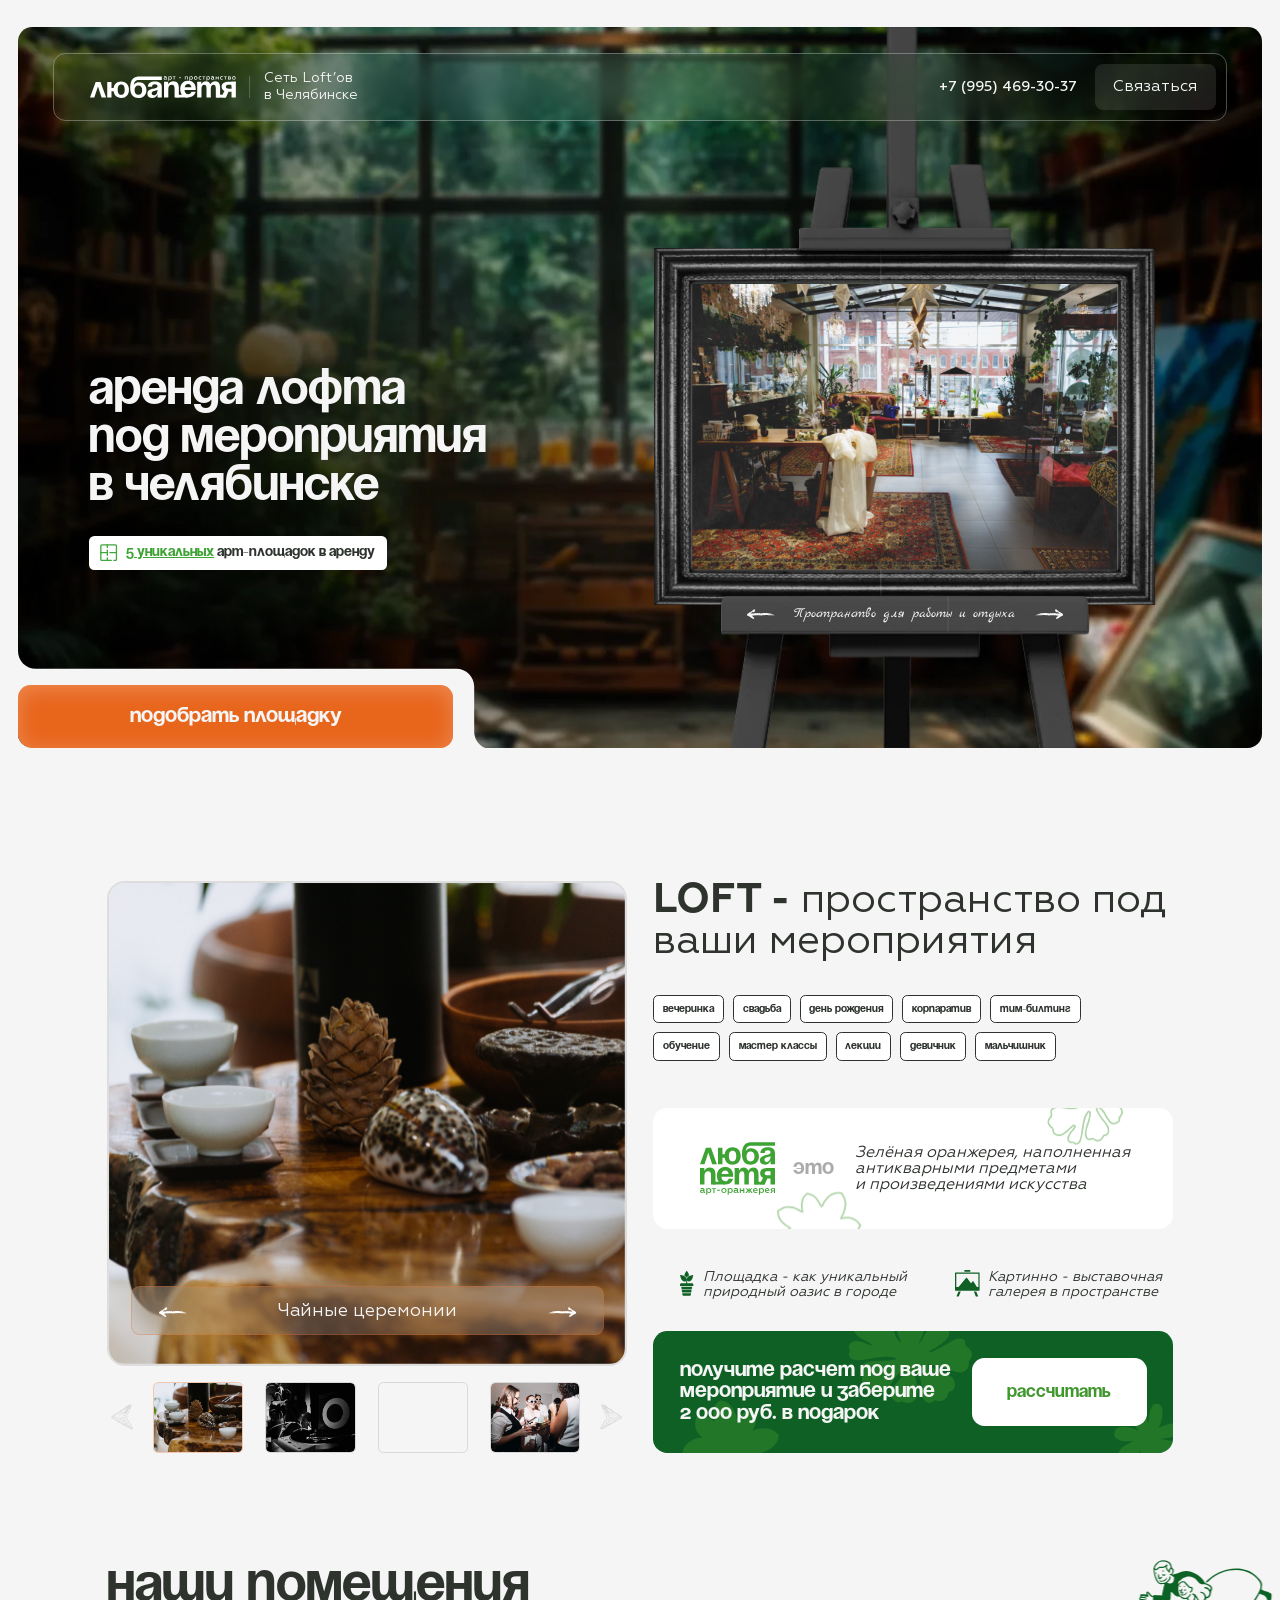
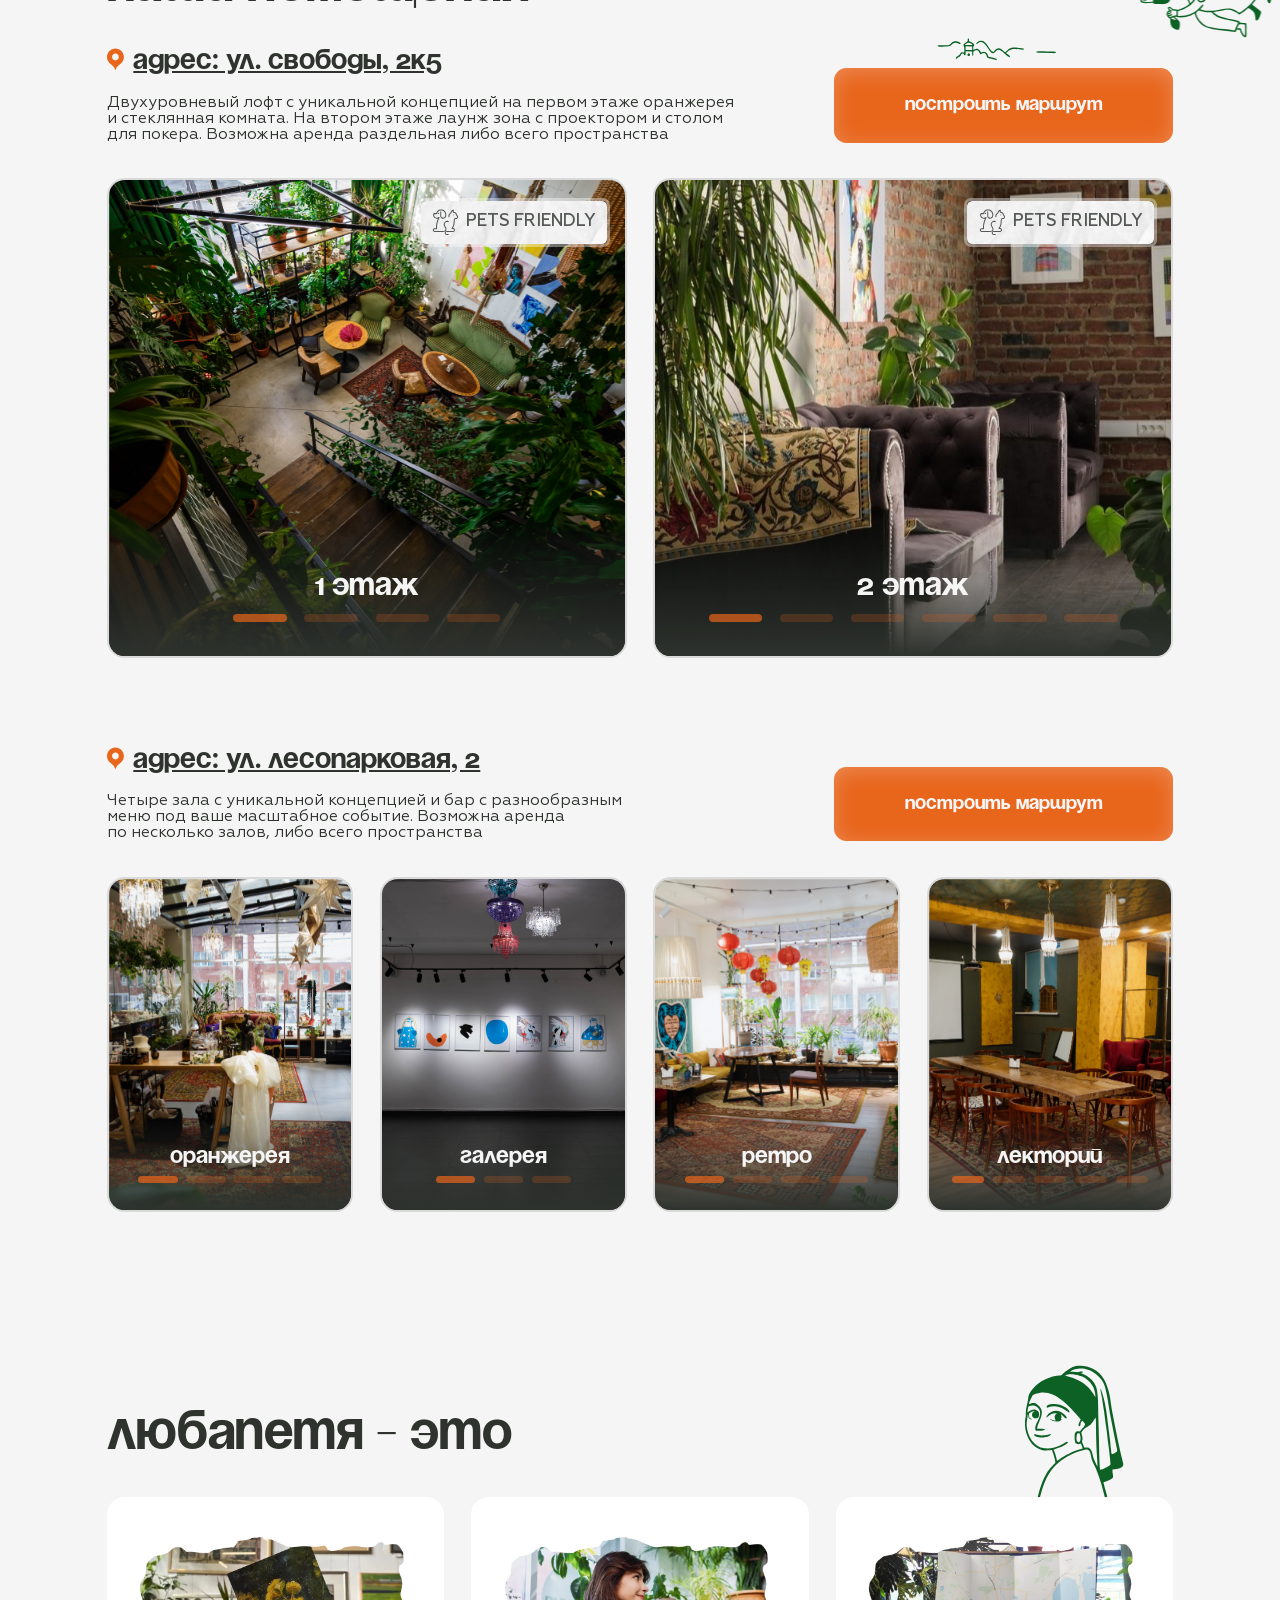
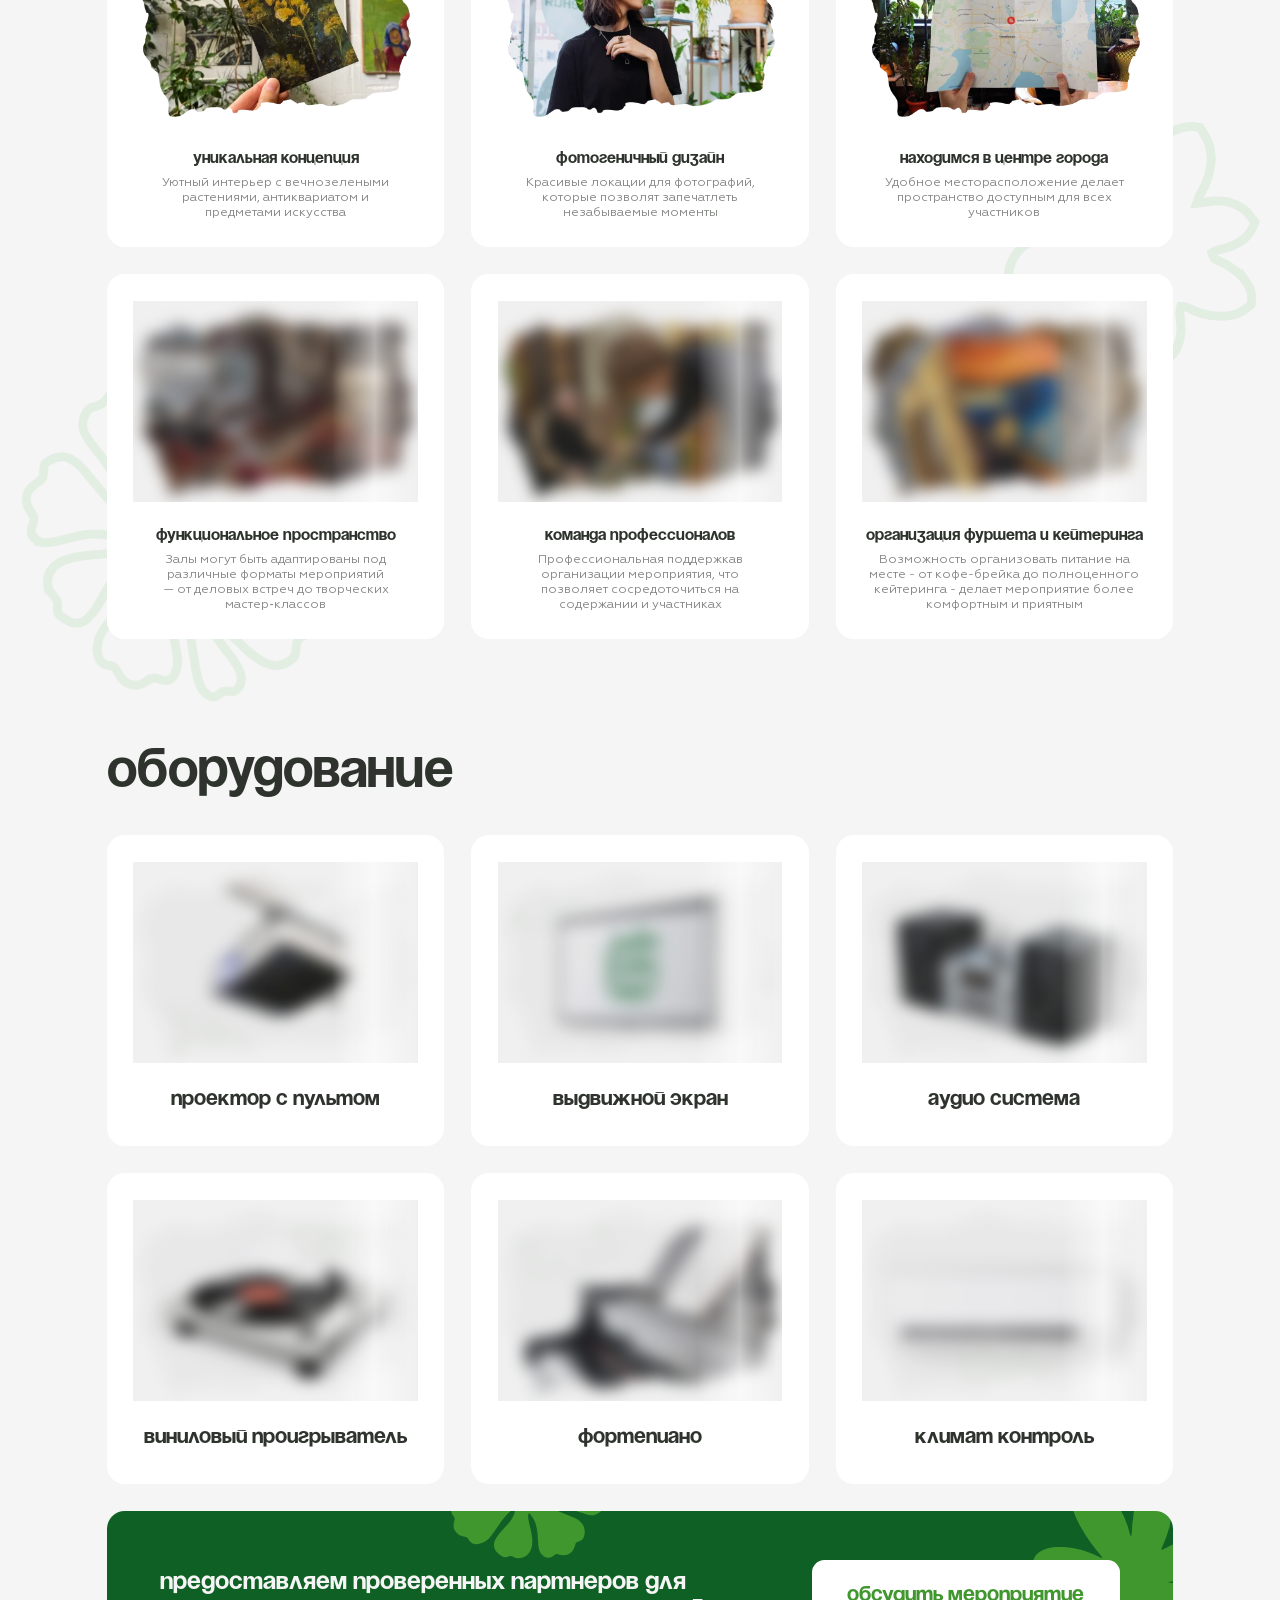
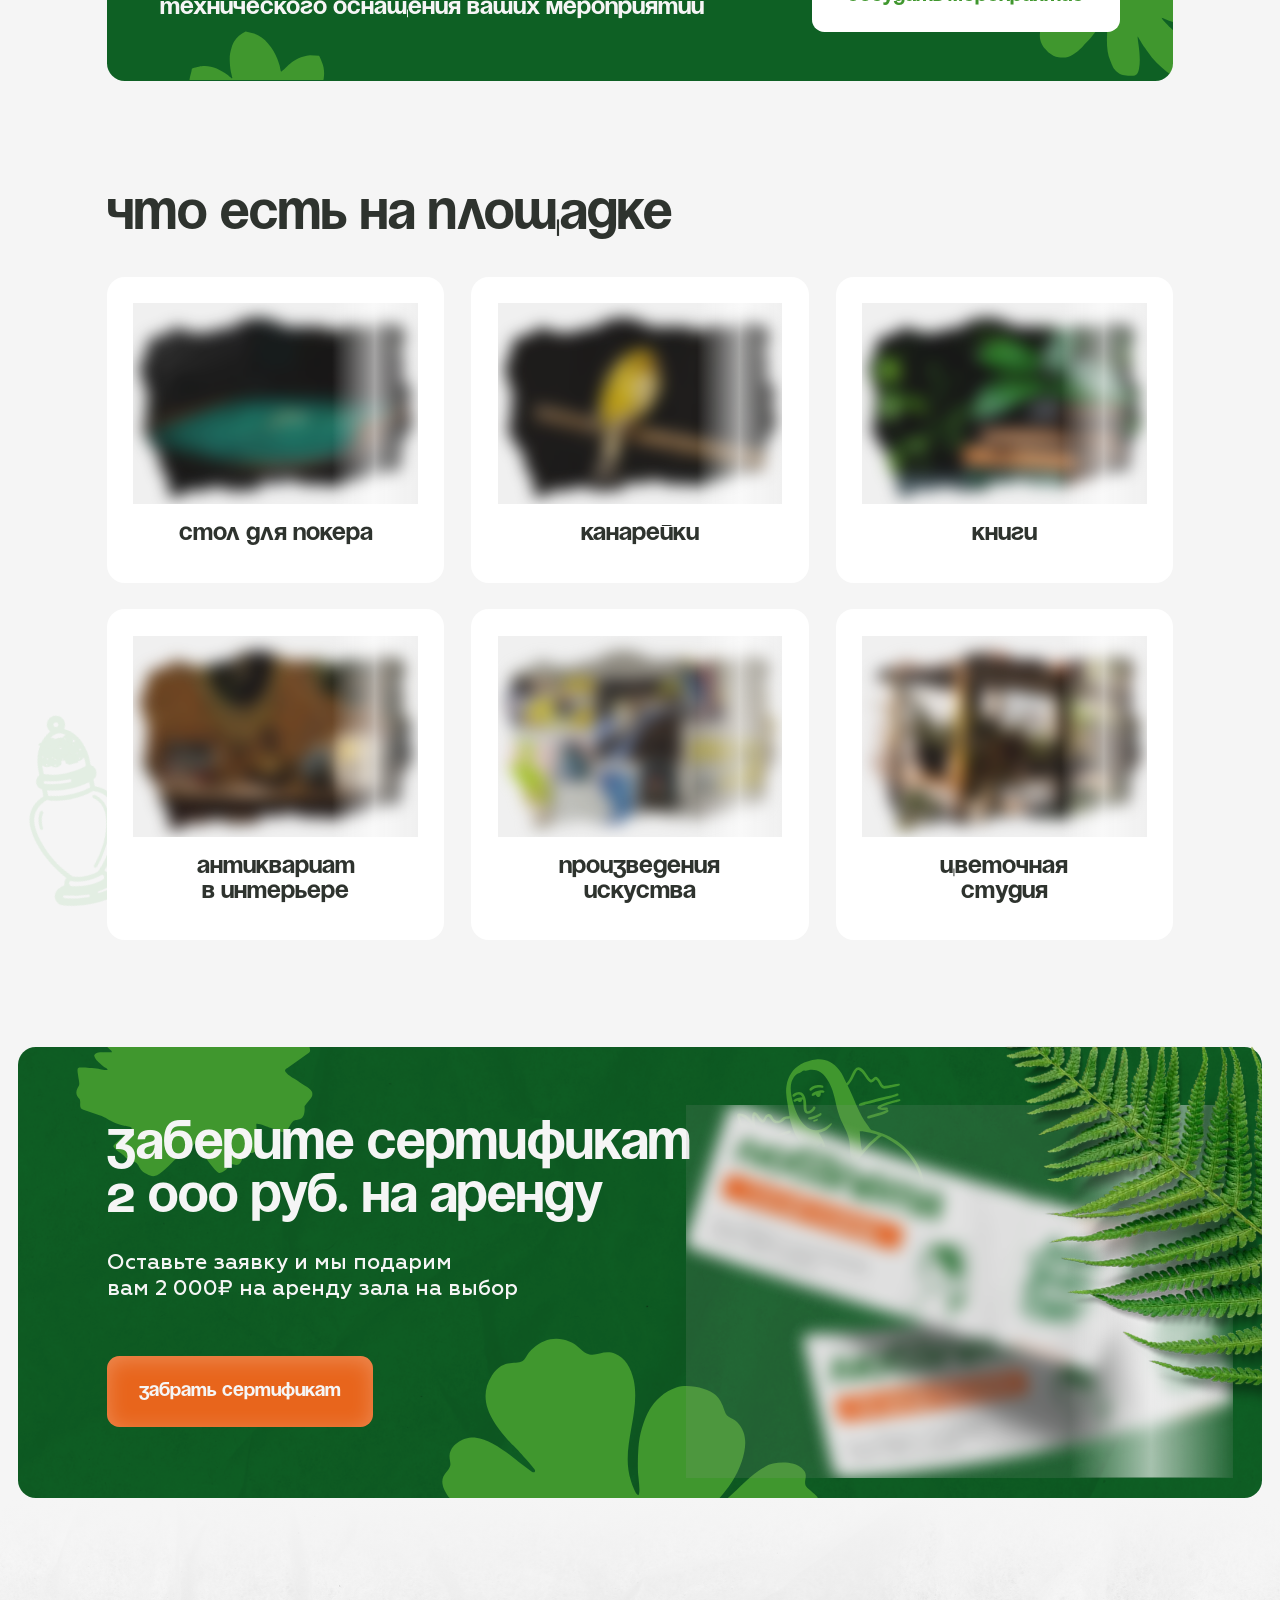
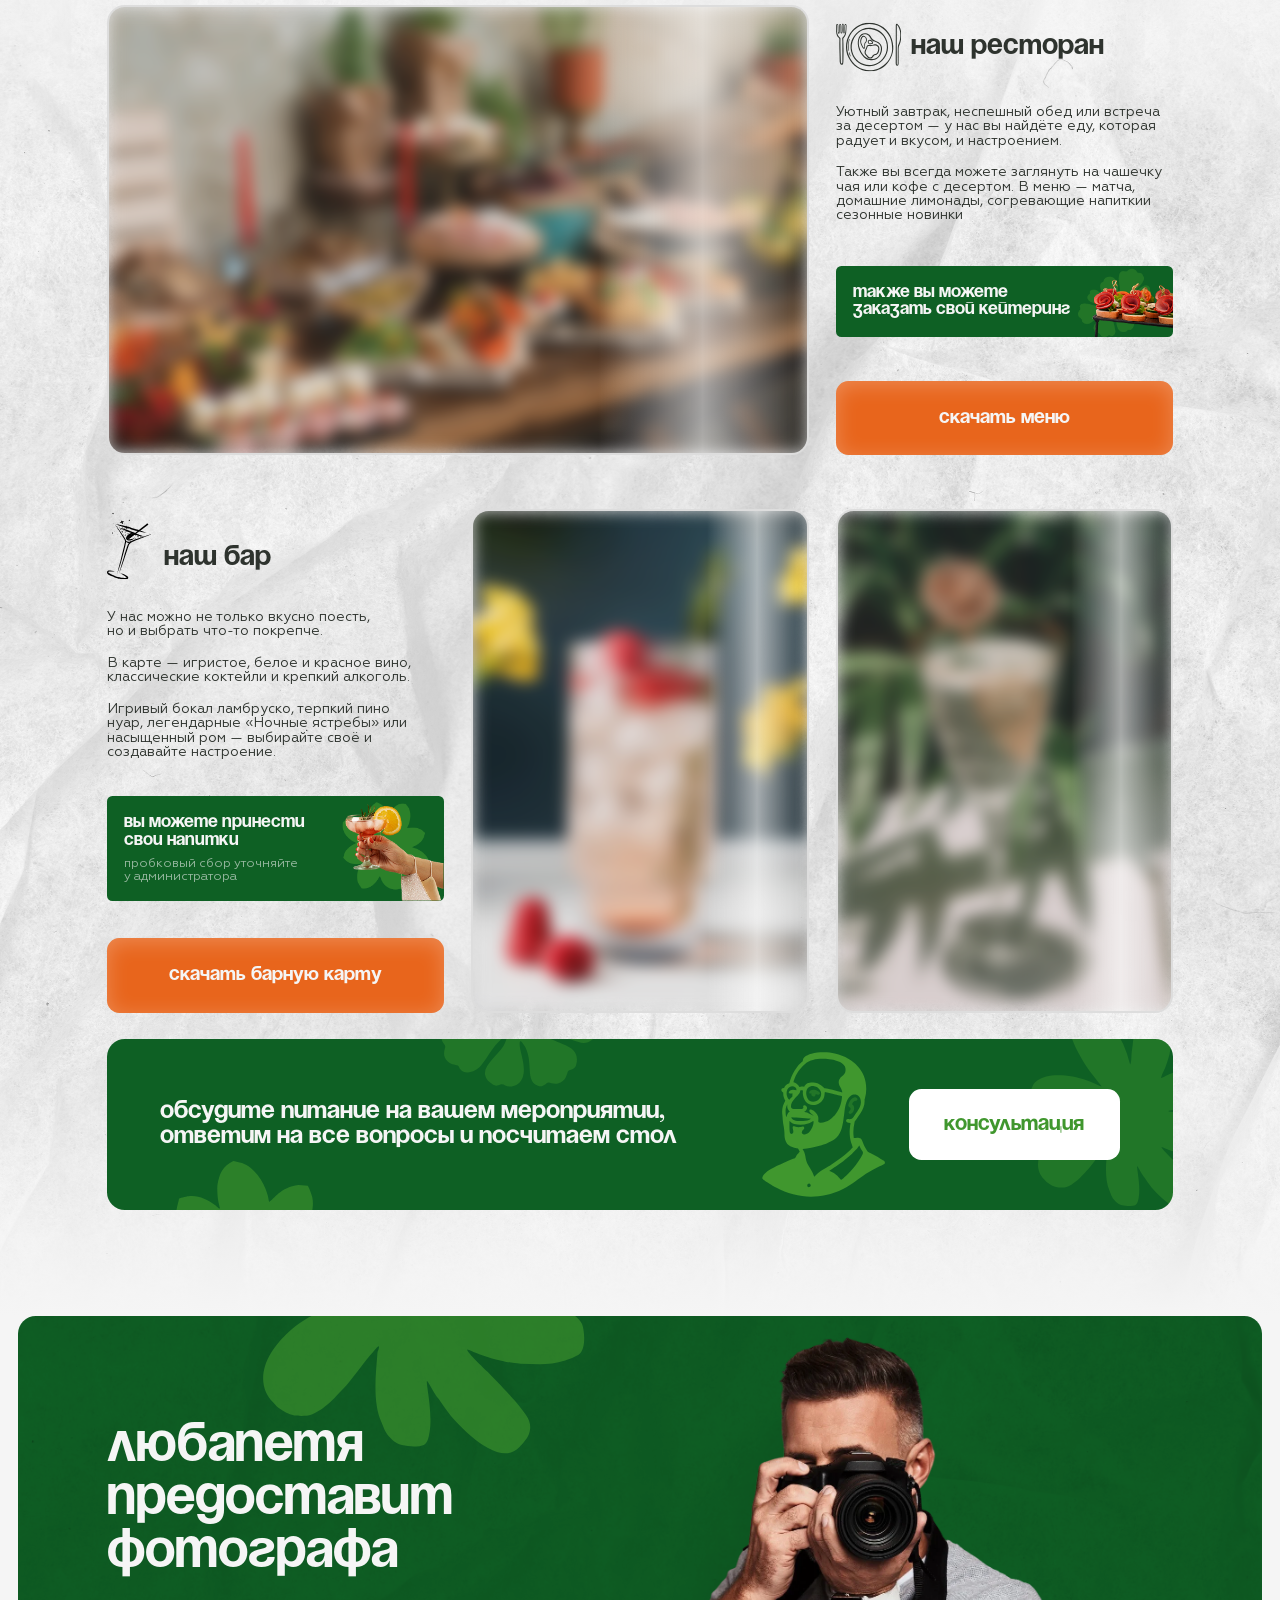
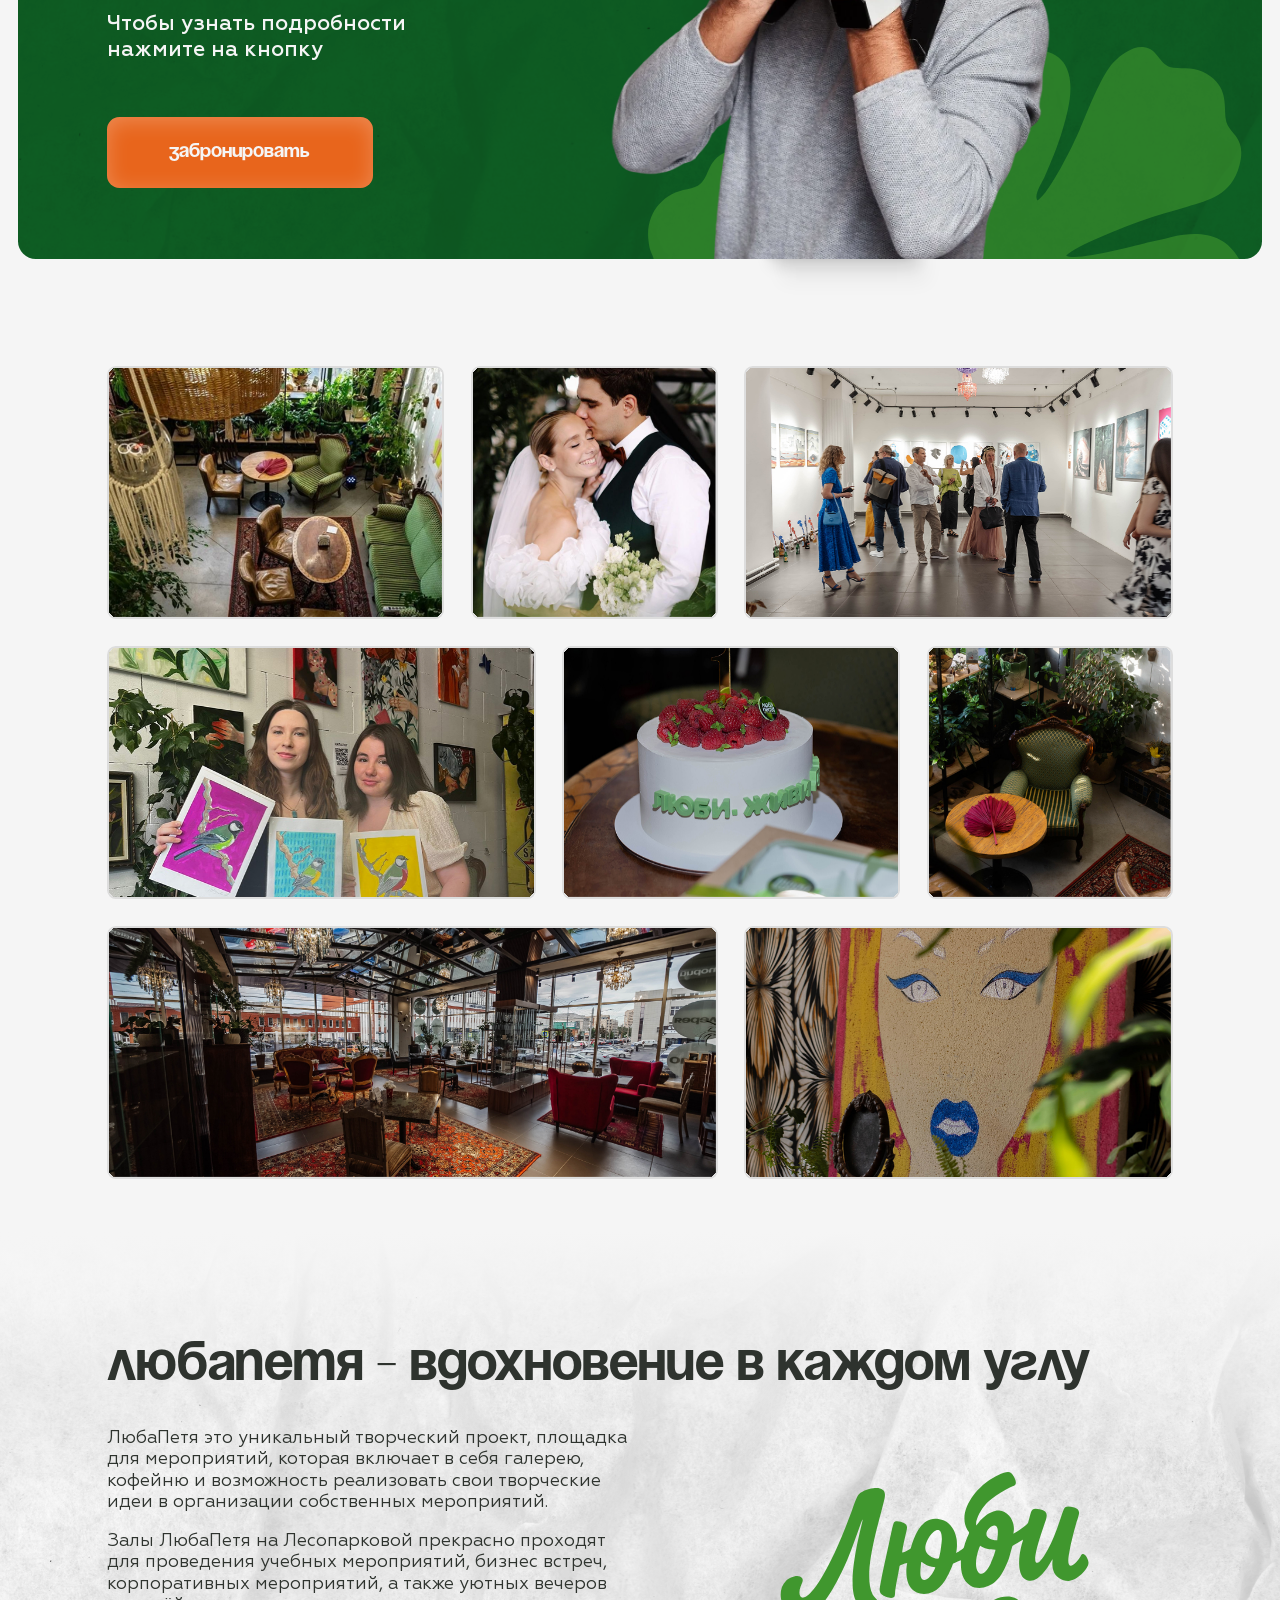
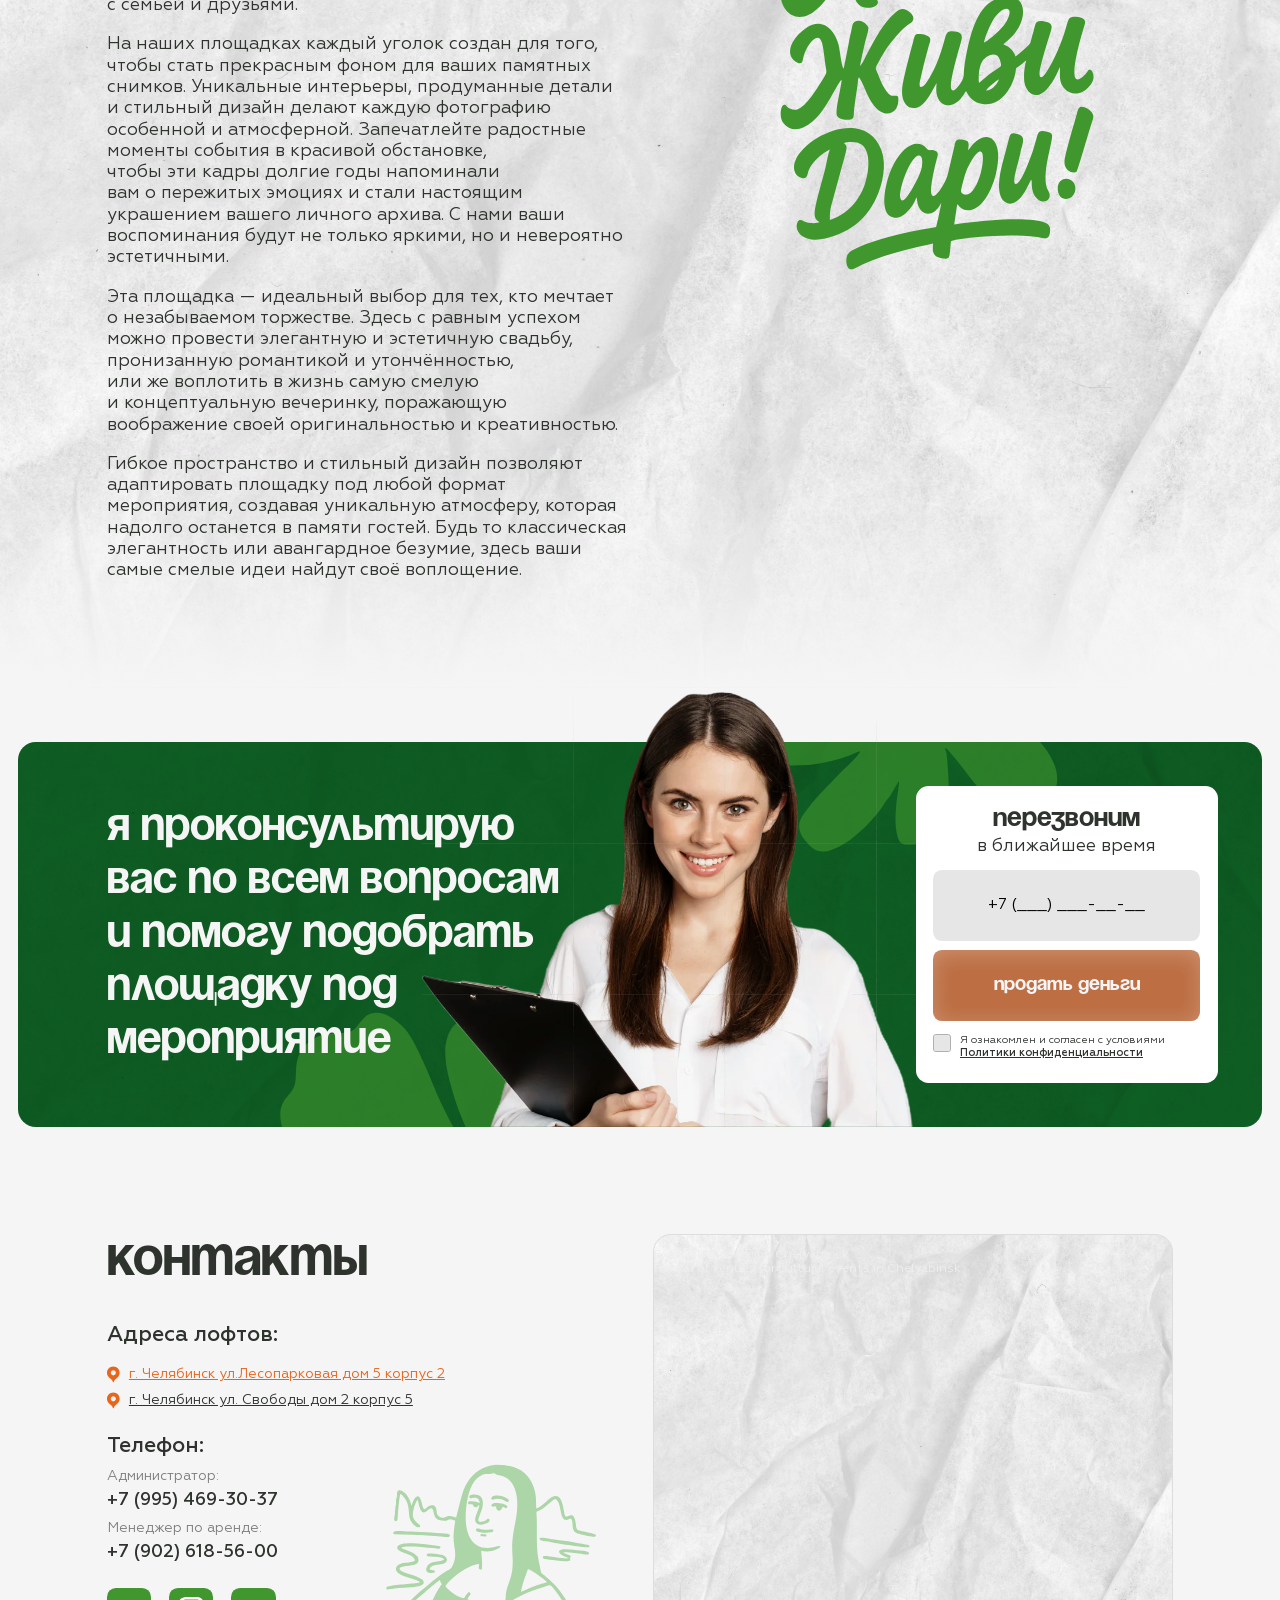
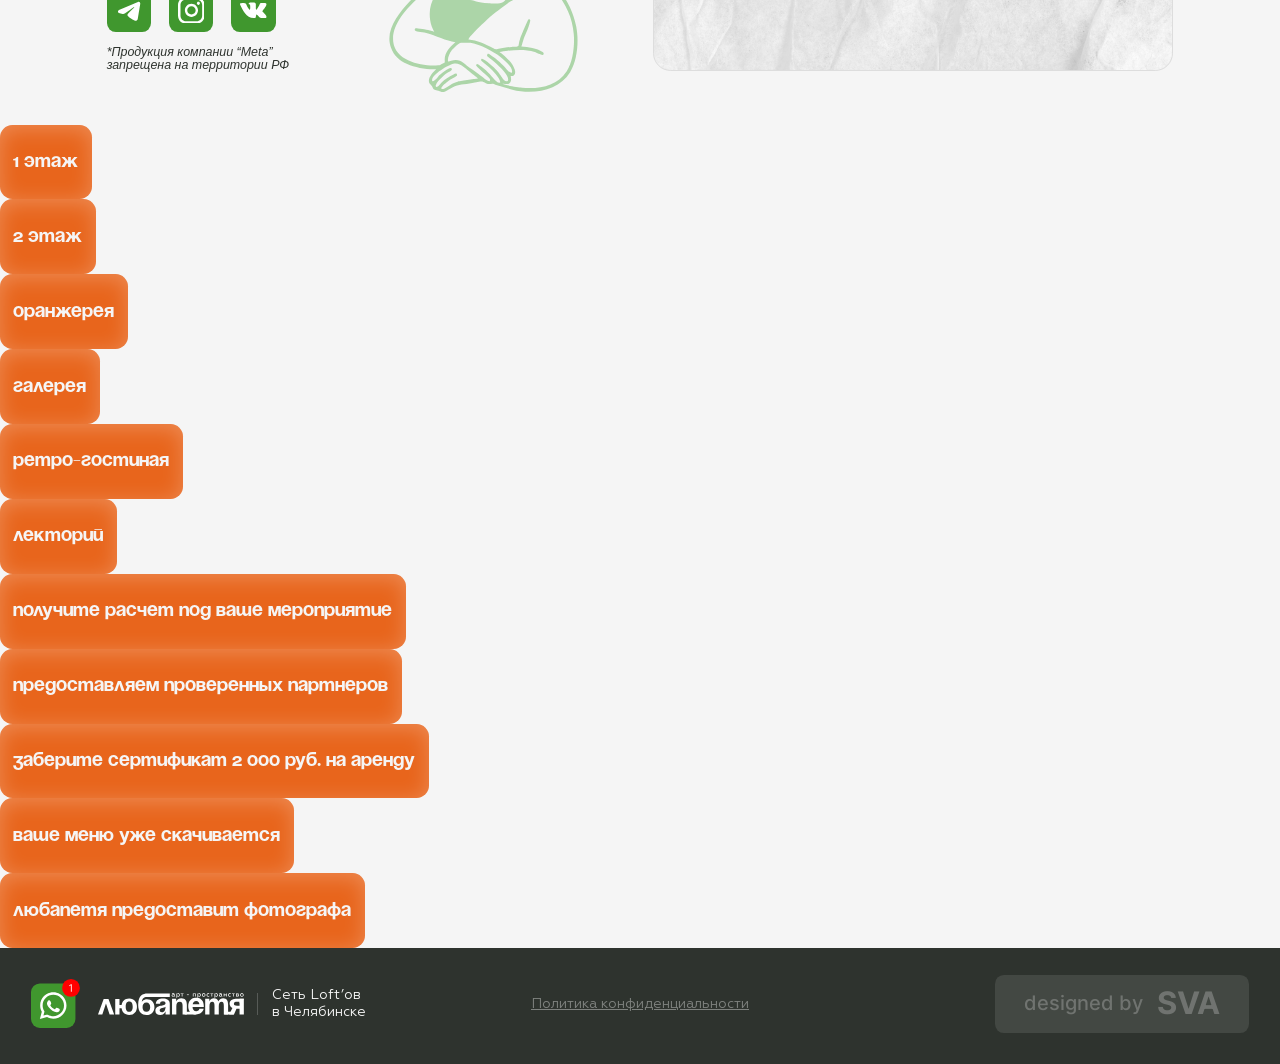
==== commit 936f54bc: "updates" ====
--- a/index.html
+++ b/index.html
@@ -13,7 +13,7 @@
   <meta name="msapplication-TileColor" content="#ffc40d">
   <meta name="theme-color" content="#ffffff">
 </head><body>
-<header class="header">
+<header class="header header_index">
   <div class="container --wider">
     <div class="header-inner">
       <div class="header-bar">
@@ -231,7 +231,7 @@
           <h2 class="places-heading__title section-title">Наши помещения</h2>
           <div class="places-heading__image"><img class="places-heading__image_couple" src="./assets/img/places-svg-couple.svg" alt="#"><img class="places-heading__image_landscape" src="./assets/img/places-svg-landscape.svg" alt="#"></div>
         </div>
-        <div class="places-place" id="freedom">
+        <div class="places-place places-place_freedom" id="freedom">
           <div class="places-place__heading">
             <div class="places-place__heading-text">
               <h3 class="places-place__heading-address">
@@ -239,11 +239,18 @@
                   <use xlink:href="./assets/img/icons/svg-sprite.svg#icon-pin"></use>
                 </svg><span class="places-place__heading-address-text">адрес: ул. Свободы, 2к5</span>
               </h3>
-              <p class="places-place__heading-descr">Двухуровневый лофт с уникальной концепцией на первом этаже оранжерея и&nbsp;стеклянная комната. На втором этаже лаунж зона с проектором и столом для&nbsp;покера. Возможна аренда раздельная либо&nbsp;всего пространства</p>
+              <p class="places-place__heading-descr">Двухуровневый лофт с уникальной концепцией на первом этаже оранжерея и&nbsp;стеклянная комната. На&nbsp;втором этаже лаунж зона с&nbsp;проектором и столом для&nbsp;покера. Возможна аренда раздельная либо&nbsp;всего пространства</p>
             </div><a class="places-place__heading-link button button_primary --only-desktop" href="https://yandex.com/maps/-/CHsmBB0r" target="_blank">построить маршрут</a>
           </div>
           <div class="places-place__sliders places-place__sliders_two">
             <div class="places-place__slider-wrapper places-place__slider-wrapper_two">
+              <div class="places-place__slider-sign">
+                <div class="places-place__slider-sign-inner">
+                  <svg class="places-place__slider-sign-icon">
+                    <use xlink:href="./assets/img/icons/svg-sprite.svg#icon-pets"></use>
+                  </svg><span>pets friendly</span>
+                </div>
+              </div>
               <div class="places-place__slider splide fade places-place__slider_0" data-fancybox data-src="#modal_first_floor">
                 <div class="splide__track">
                   <ul class="splide__list">
@@ -268,6 +275,13 @@
               </div>
             </div>
             <div class="places-place__slider-wrapper places-place__slider-wrapper_two">
+              <div class="places-place__slider-sign">
+                <div class="places-place__slider-sign-inner">
+                  <svg class="places-place__slider-sign-icon">
+                    <use xlink:href="./assets/img/icons/svg-sprite.svg#icon-pets"></use>
+                  </svg><span>pets friendly</span>
+                </div>
+              </div>
               <div class="places-place__slider splide fade places-place__slider_1" data-fancybox data-src="#modal_second_floor">
                 <div class="splide__track">
                   <ul class="splide__list">
@@ -299,7 +313,7 @@
             </div>
           </div><a class="places-place__heading-link button button_primary --only-mobile" href="https://yandex.com/maps/-/CHsmBB0r" target="_blank">построить маршрут</a>
         </div>
-        <div class="places-place" id="forest">
+        <div class="places-place places-place_forest" id="forest">
           <div class="places-place__heading">
             <div class="places-place__heading-text">
               <h3 class="places-place__heading-address">
@@ -579,13 +593,13 @@
                 <h3 class="treats-items__item-head-title">Наш бар</h3>
               </div>
               <div class="treats-items__item-descr">
-                <p class="treats-items__item-descr-paragraph">У нас можно не только вкусно поесть, но и выбрать что-то покрепче.</p>
+                <p class="treats-items__item-descr-paragraph">У нас можно не только вкусно поесть, но&nbsp;и&nbsp;выбрать что-то покрепче.</p>
                 <p class="treats-items__item-descr-paragraph">В карте — игристое, белое и красное вино, классические коктейли и крепкий алкоголь.</p>
-                <p class="treats-items__item-descr-paragraph">Игривый бокал ламбруско, терпкий пино нуар, легендарные «Ночные ястребы» или насыщенный ром — выбирайте своё и создавайте настроение.</p>
+                <p class="treats-items__item-descr-paragraph">Игривый бокал ламбруско, терпкий пино <br style="display:inline"> нуар, легендарные «Ночные ястребы» или насыщенный ром — выбирайте своё и создавайте настроение.</p>
               </div>
               <div class="treats-items__item-perk">
                 <p class="treats-items__item-perk-text">вы можете принести свои напитки</p>
-                <p class="treats-items__item-perk-notice">пробковый <br class="--only-mobile"> сбор уточняйте у администратора</p>
+                <p class="treats-items__item-perk-notice">пробковый <br class="--only-mobile"> сбор уточняйте у&nbsp;администратора</p>
               </div><a class="treats-items__item-button button button_primary" href="#" download data-fancybox data-src="#">скачать барную карту</a>
             </div>
           </div>
@@ -708,21 +722,21 @@
             </ul>
           </div>
           <div class="contacts-item contacts-item_socials">
-            <ul class="contacts-item__list contacts-item__list"> 
-              <li class="contacts-item__list-item"><a class="contacts-item__list-item-link" href="#" target="_blank"> 
-                  <svg class="contacts-item__list-item-link-icon">
+            <ul class="contacts-list contacts-item__list contacts-item__list"> 
+              <li class="contacts-list__item contacts-item__list-item"><a class="contacts-list__item-link contacts-item__list-item-link" href="#" target="_blank"> 
+                  <svg class="contacts-list__item-link-icon contacts-item__list-item-link-icon">
                     <use xlink:href="./assets/img/icons/svg-sprite.svg#icon-social-tg"></use>
                   </svg></a></li>
-              <li class="contacts-item__list-item"><a class="contacts-item__list-item-link" href="#" target="_blank"> 
-                  <svg class="contacts-item__list-item-link-icon">
+              <li class="contacts-list__item contacts-item__list-item"><a class="contacts-list__item-link contacts-item__list-item-link" href="#" target="_blank"> 
+                  <svg class="contacts-list__item-link-icon contacts-item__list-item-link-icon">
                     <use xlink:href="./assets/img/icons/svg-sprite.svg#icon-social-ig"></use>
                   </svg></a></li>
-              <li class="contacts-item__list-item"><a class="contacts-item__list-item-link" href="#" target="_blank"> 
-                  <svg class="contacts-item__list-item-link-icon">
+              <li class="contacts-list__item contacts-item__list-item"><a class="contacts-list__item-link contacts-item__list-item-link" href="#" target="_blank"> 
+                  <svg class="contacts-list__item-link-icon contacts-item__list-item-link-icon">
                     <use xlink:href="./assets/img/icons/svg-sprite.svg#icon-social-vk"></use>
                   </svg></a></li>
             </ul>
-            <p class="contacts-item__notice">*Продукция компании “Meta” <br> запрещена на территории РФ</p>
+            <p class="contacts__notice contacts-item__notice">*Продукция компании “Meta” <br> запрещена на территории РФ</p>
           </div>
         </div>
         <div class="contacts-maps">
@@ -743,6 +757,11 @@
   <div class="modal-inner modal-place-inner">
     <div class="modal-place__slider-wrapper"> 
       <div class="modal-place__slider modal-place__slider_0 splide">
+        <button class="modal-place__slider-nav-arrow modal-place__slider-nav-arrow_prev" type="button">
+          <svg class="intro-slider__nav-arrow-icon">
+            <use xlink:href="./assets/img/icons/svg-sprite.svg#icon-arrow-noisy-prev"></use>
+          </svg>
+        </button>
         <div class="splide__track">
           <ul class="splide__list">
             <li class="splide__slide modal-place__slide">
@@ -759,6 +778,11 @@
             </li>
           </ul>
         </div>
+        <button class="modal-place__slider-nav-arrow modal-place__slider-nav-arrow_next" type="button">
+          <svg class="modal-place__slider-nav-arrow-icon">
+            <use xlink:href="./assets/img/icons/svg-sprite.svg#icon-arrow-noisy-next"></use>
+          </svg>
+        </button>
       </div>
     </div>
     <div class="modal-place__text">
@@ -802,6 +826,11 @@
   <div class="modal-inner modal-place-inner">
     <div class="modal-place__slider-wrapper"> 
       <div class="modal-place__slider modal-place__slider_1 splide">
+        <button class="modal-place__slider-nav-arrow modal-place__slider-nav-arrow_prev" type="button">
+          <svg class="intro-slider__nav-arrow-icon">
+            <use xlink:href="./assets/img/icons/svg-sprite.svg#icon-arrow-noisy-prev"></use>
+          </svg>
+        </button>
         <div class="splide__track">
           <ul class="splide__list">
             <li class="splide__slide modal-place__slide">
@@ -824,6 +853,11 @@
             </li>
           </ul>
         </div>
+        <button class="modal-place__slider-nav-arrow modal-place__slider-nav-arrow_next" type="button">
+          <svg class="modal-place__slider-nav-arrow-icon">
+            <use xlink:href="./assets/img/icons/svg-sprite.svg#icon-arrow-noisy-next"></use>
+          </svg>
+        </button>
       </div>
     </div>
     <div class="modal-place__text">
@@ -867,6 +901,11 @@
   <div class="modal-inner modal-place-inner">
     <div class="modal-place__slider-wrapper"> 
       <div class="modal-place__slider modal-place__slider_2 splide">
+        <button class="modal-place__slider-nav-arrow modal-place__slider-nav-arrow_prev" type="button">
+          <svg class="intro-slider__nav-arrow-icon">
+            <use xlink:href="./assets/img/icons/svg-sprite.svg#icon-arrow-noisy-prev"></use>
+          </svg>
+        </button>
         <div class="splide__track">
           <ul class="splide__list">
             <li class="splide__slide modal-place__slide">
@@ -883,6 +922,11 @@
             </li>
           </ul>
         </div>
+        <button class="modal-place__slider-nav-arrow modal-place__slider-nav-arrow_next" type="button">
+          <svg class="modal-place__slider-nav-arrow-icon">
+            <use xlink:href="./assets/img/icons/svg-sprite.svg#icon-arrow-noisy-next"></use>
+          </svg>
+        </button>
       </div>
     </div>
     <div class="modal-place__text">
@@ -921,6 +965,11 @@
   <div class="modal-inner modal-place-inner">
     <div class="modal-place__slider-wrapper"> 
       <div class="modal-place__slider modal-place__slider_3 splide">
+        <button class="modal-place__slider-nav-arrow modal-place__slider-nav-arrow_prev" type="button">
+          <svg class="intro-slider__nav-arrow-icon">
+            <use xlink:href="./assets/img/icons/svg-sprite.svg#icon-arrow-noisy-prev"></use>
+          </svg>
+        </button>
         <div class="splide__track">
           <ul class="splide__list">
             <li class="splide__slide modal-place__slide">
@@ -934,6 +983,11 @@
             </li>
           </ul>
         </div>
+        <button class="modal-place__slider-nav-arrow modal-place__slider-nav-arrow_next" type="button">
+          <svg class="modal-place__slider-nav-arrow-icon">
+            <use xlink:href="./assets/img/icons/svg-sprite.svg#icon-arrow-noisy-next"></use>
+          </svg>
+        </button>
       </div>
     </div>
     <div class="modal-place__text">
@@ -972,6 +1026,11 @@
   <div class="modal-inner modal-place-inner">
     <div class="modal-place__slider-wrapper"> 
       <div class="modal-place__slider modal-place__slider_4 splide">
+        <button class="modal-place__slider-nav-arrow modal-place__slider-nav-arrow_prev" type="button">
+          <svg class="intro-slider__nav-arrow-icon">
+            <use xlink:href="./assets/img/icons/svg-sprite.svg#icon-arrow-noisy-prev"></use>
+          </svg>
+        </button>
         <div class="splide__track">
           <ul class="splide__list">
             <li class="splide__slide modal-place__slide">
@@ -988,6 +1047,11 @@
             </li>
           </ul>
         </div>
+        <button class="modal-place__slider-nav-arrow modal-place__slider-nav-arrow_next" type="button">
+          <svg class="modal-place__slider-nav-arrow-icon">
+            <use xlink:href="./assets/img/icons/svg-sprite.svg#icon-arrow-noisy-next"></use>
+          </svg>
+        </button>
       </div>
     </div>
     <div class="modal-place__text">
@@ -1026,6 +1090,11 @@
   <div class="modal-inner modal-place-inner">
     <div class="modal-place__slider-wrapper"> 
       <div class="modal-place__slider modal-place__slider_5 splide">
+        <button class="modal-place__slider-nav-arrow modal-place__slider-nav-arrow_prev" type="button">
+          <svg class="intro-slider__nav-arrow-icon">
+            <use xlink:href="./assets/img/icons/svg-sprite.svg#icon-arrow-noisy-prev"></use>
+          </svg>
+        </button>
         <div class="splide__track">
           <ul class="splide__list">
             <li class="splide__slide modal-place__slide">
@@ -1045,6 +1114,11 @@
             </li>
           </ul>
         </div>
+        <button class="modal-place__slider-nav-arrow modal-place__slider-nav-arrow_next" type="button">
+          <svg class="modal-place__slider-nav-arrow-icon">
+            <use xlink:href="./assets/img/icons/svg-sprite.svg#icon-arrow-noisy-next"></use>
+          </svg>
+        </button>
       </div>
     </div>
     <div class="modal-place__text">
@@ -1168,6 +1242,47 @@
         <label class="form__label label" for="modal_cta_4">Я ознакомлен и согласен с условиями <a href="/privacy-policy">Политики конфиденциальности</a></label>
       </div>
     </form>
+  </div>
+</div>
+<div class="modal modal_contacts" id="modal_contacts">
+  <div class="modal-inner">
+    <h2 class="modal__title">Связаться с&nbsp;нами</h2>
+    <ul class="modal-list">
+      <li class="modal-list__item"><a class="modal-list__item-link" href="https://t.me/lubapetya" target="_blank"><span class="modal-list__item-link-head">
+            <svg class="modal-list__item-link-icon">
+              <use xlink:href="./assets/img/icons/svg-sprite.svg#icon-contacts-tg"></use>
+            </svg><span class="modal-list__item-link-title">Телеграм</span></span><span class="modal-list__item-link-text">@lubapetya</span></a></li>
+      <li class="modal-list__item"><a class="modal-list__item-link" href="https://wa.me/79954693037" target="_blank"><span class="modal-list__item-link-head">
+            <svg class="modal-list__item-link-icon">
+              <use xlink:href="./assets/img/icons/svg-sprite.svg#icon-contacts-wa"></use>
+            </svg><span class="modal-list__item-link-title">WhatsApp</span></span><span class="modal-list__item-link-text">+7 (995) 469-30-37</span></a></li>
+      <li class="modal-list__item"><a class="modal-list__item-link" href="+79954693037" target="_blank"><span class="modal-list__item-link-head">
+            <svg class="modal-list__item-link-icon">
+              <use xlink:href="./assets/img/icons/svg-sprite.svg#icon-contacts-phone"></use>
+            </svg><span class="modal-list__item-link-title">Телефон</span></span><span class="modal-list__item-link-text">+7 (995) 469-30-37</span></a></li>
+      <li class="modal-list__item"><a class="modal-list__item-link" href="lubapetya@mail.ru" target="_blank"><span class="modal-list__item-link-head">
+            <svg class="modal-list__item-link-icon">
+              <use xlink:href="./assets/img/icons/svg-sprite.svg#icon-contacts-mail"></use>
+            </svg><span class="modal-list__item-link-title">Почта</span></span><span class="modal-list__item-link-text">lubapetya@mail.ru</span></a></li>
+    </ul>
+  </div>
+</div>
+<div class="modal modal_tour" id="modal_tour">
+  <div class="modal-inner">
+    <div class="modal__title">Посмотрите видео-обзор площадки</div>
+    <div class="modal-videos">
+      <div class="modal-videos__video">
+        <div class="modal-videos__video-inner"></div>
+      </div>
+      <div class="modal-videos__video">
+        <div class="modal-videos__video-inner"></div>
+      </div>
+    </div>
+    <div class="modal-buttons">
+      <button class="modal-buttons__button button button_primary" id="video_forest" type="button">Loft на Лесопарковой</button>
+      <button class="modal-buttons__button button button_primary" id="video_freedom" type="button">Loft на Московской</button>
+    </div>
+    <p class="modal__notice">Выберите удобную локацию</p>
   </div>
 </div>
 <button class="button button_primary" data-fancybox data-src="#modal_cta_esteem">Получите расчет под ваше мероприятие</button>
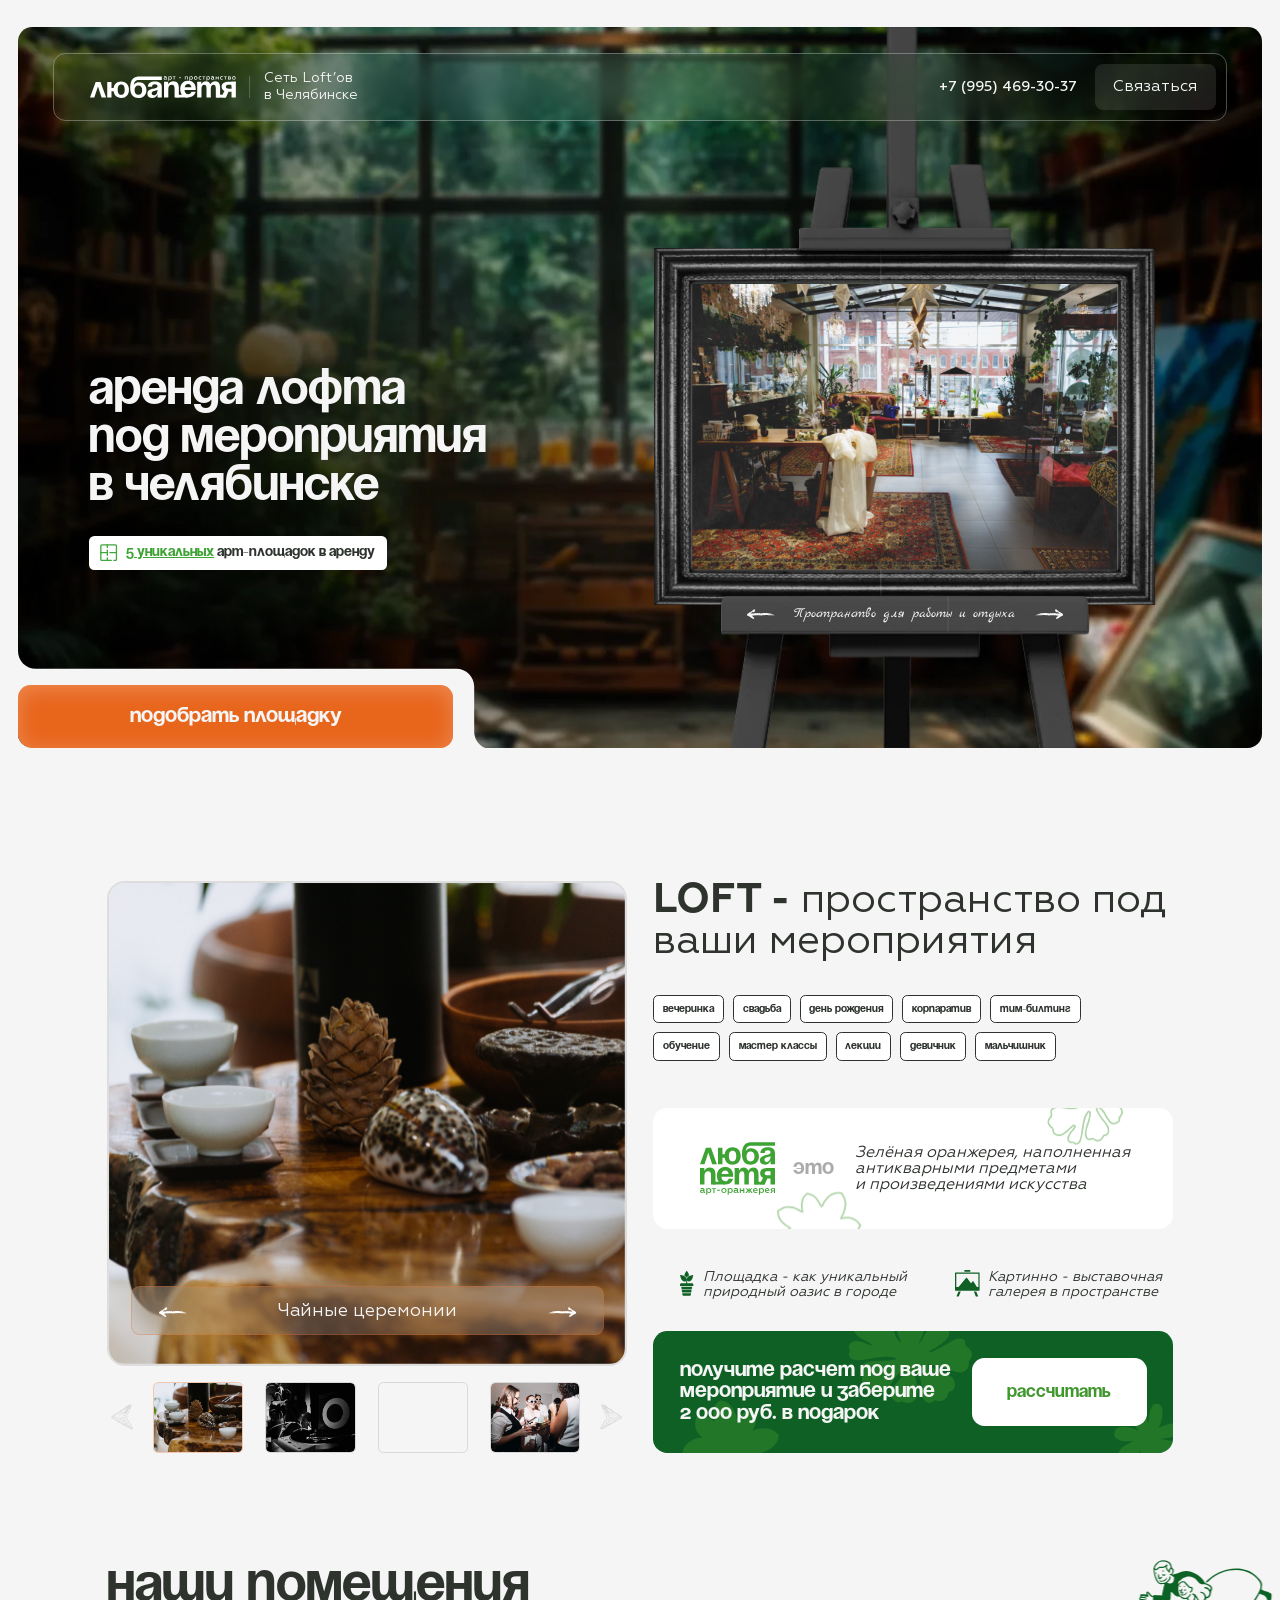
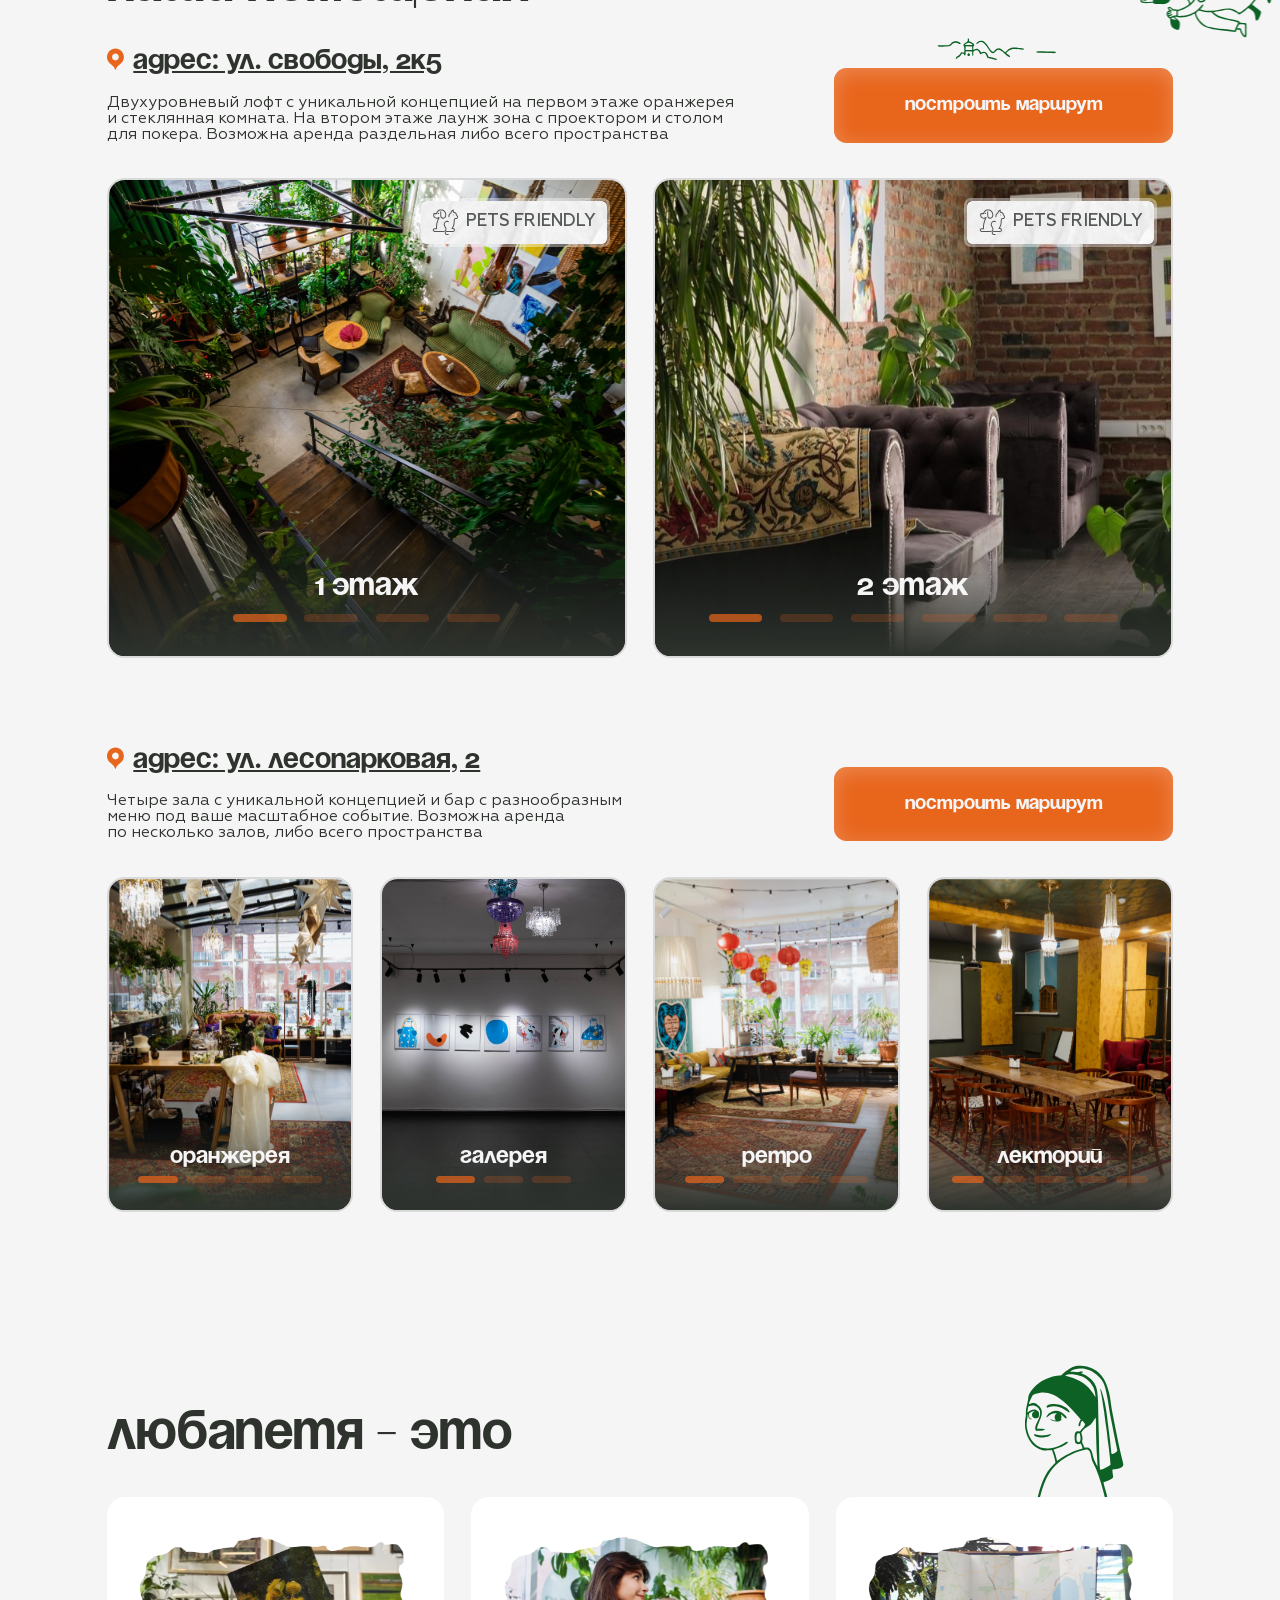
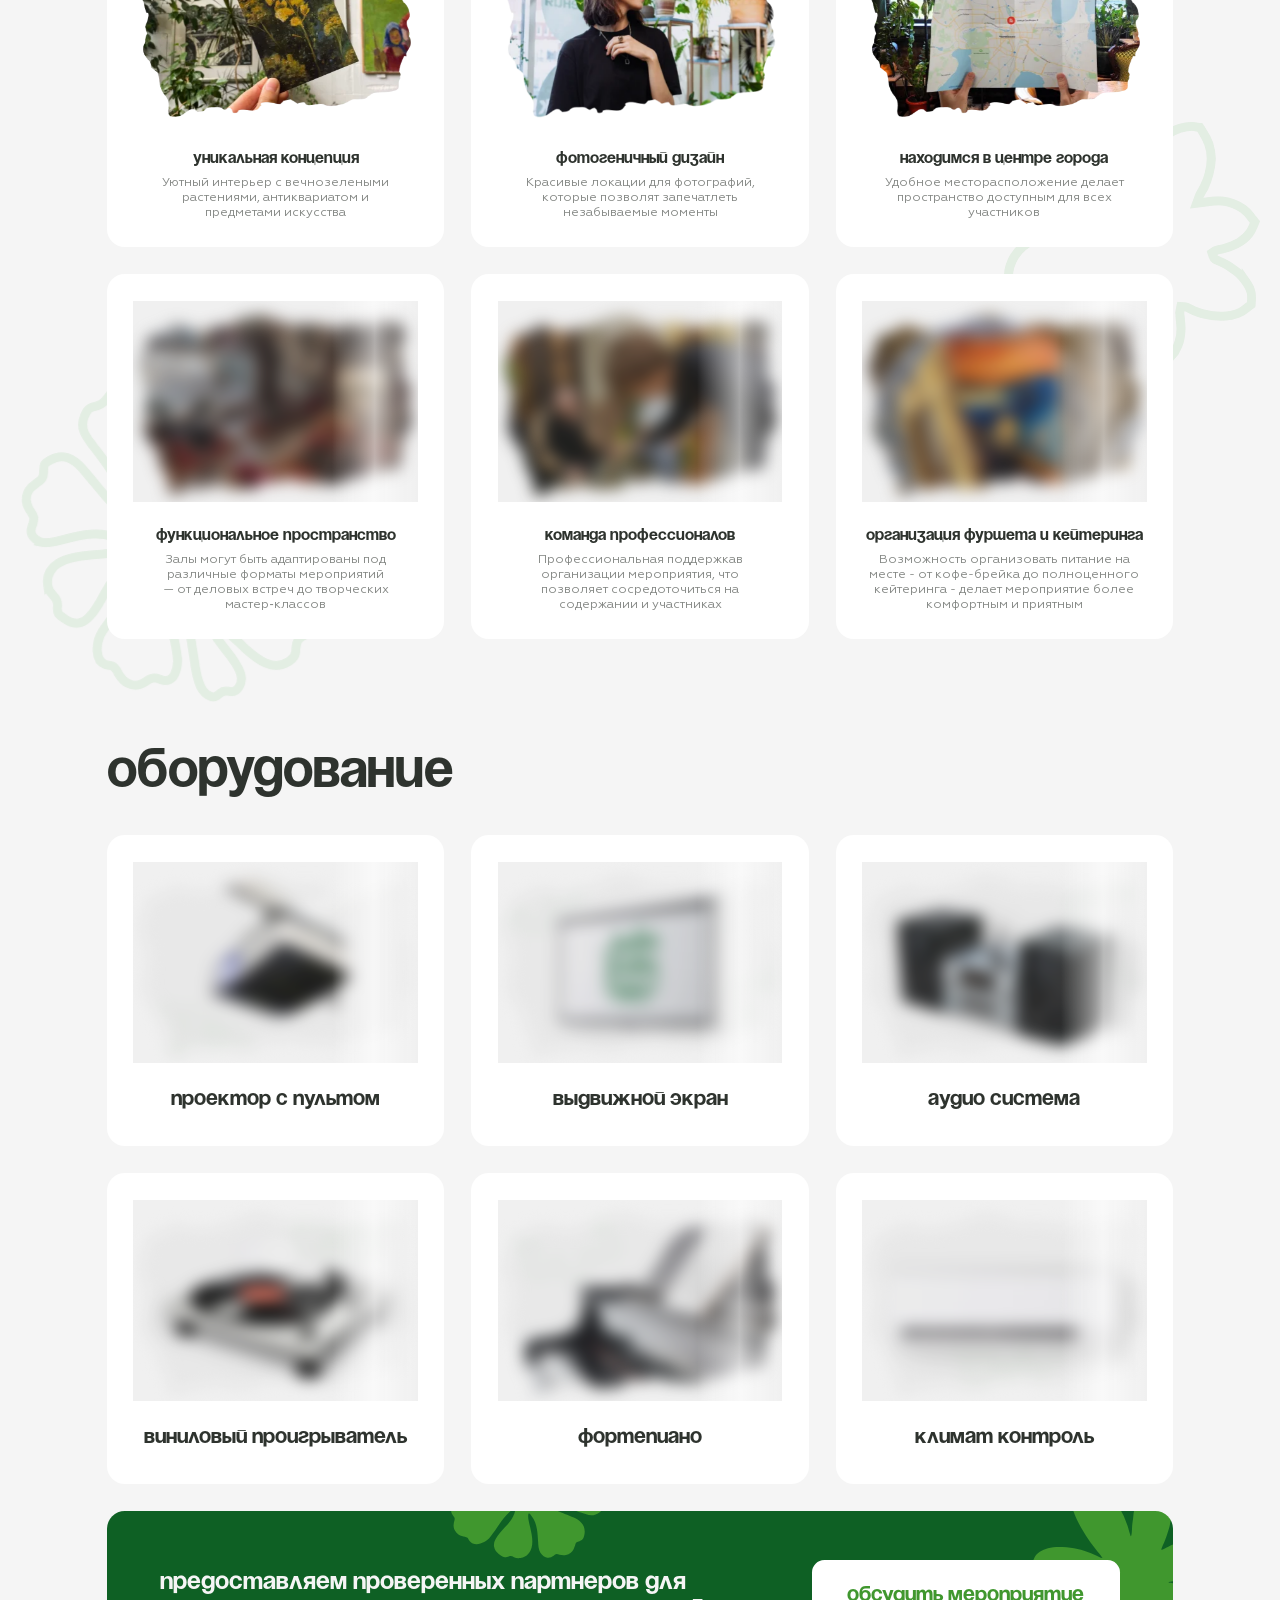
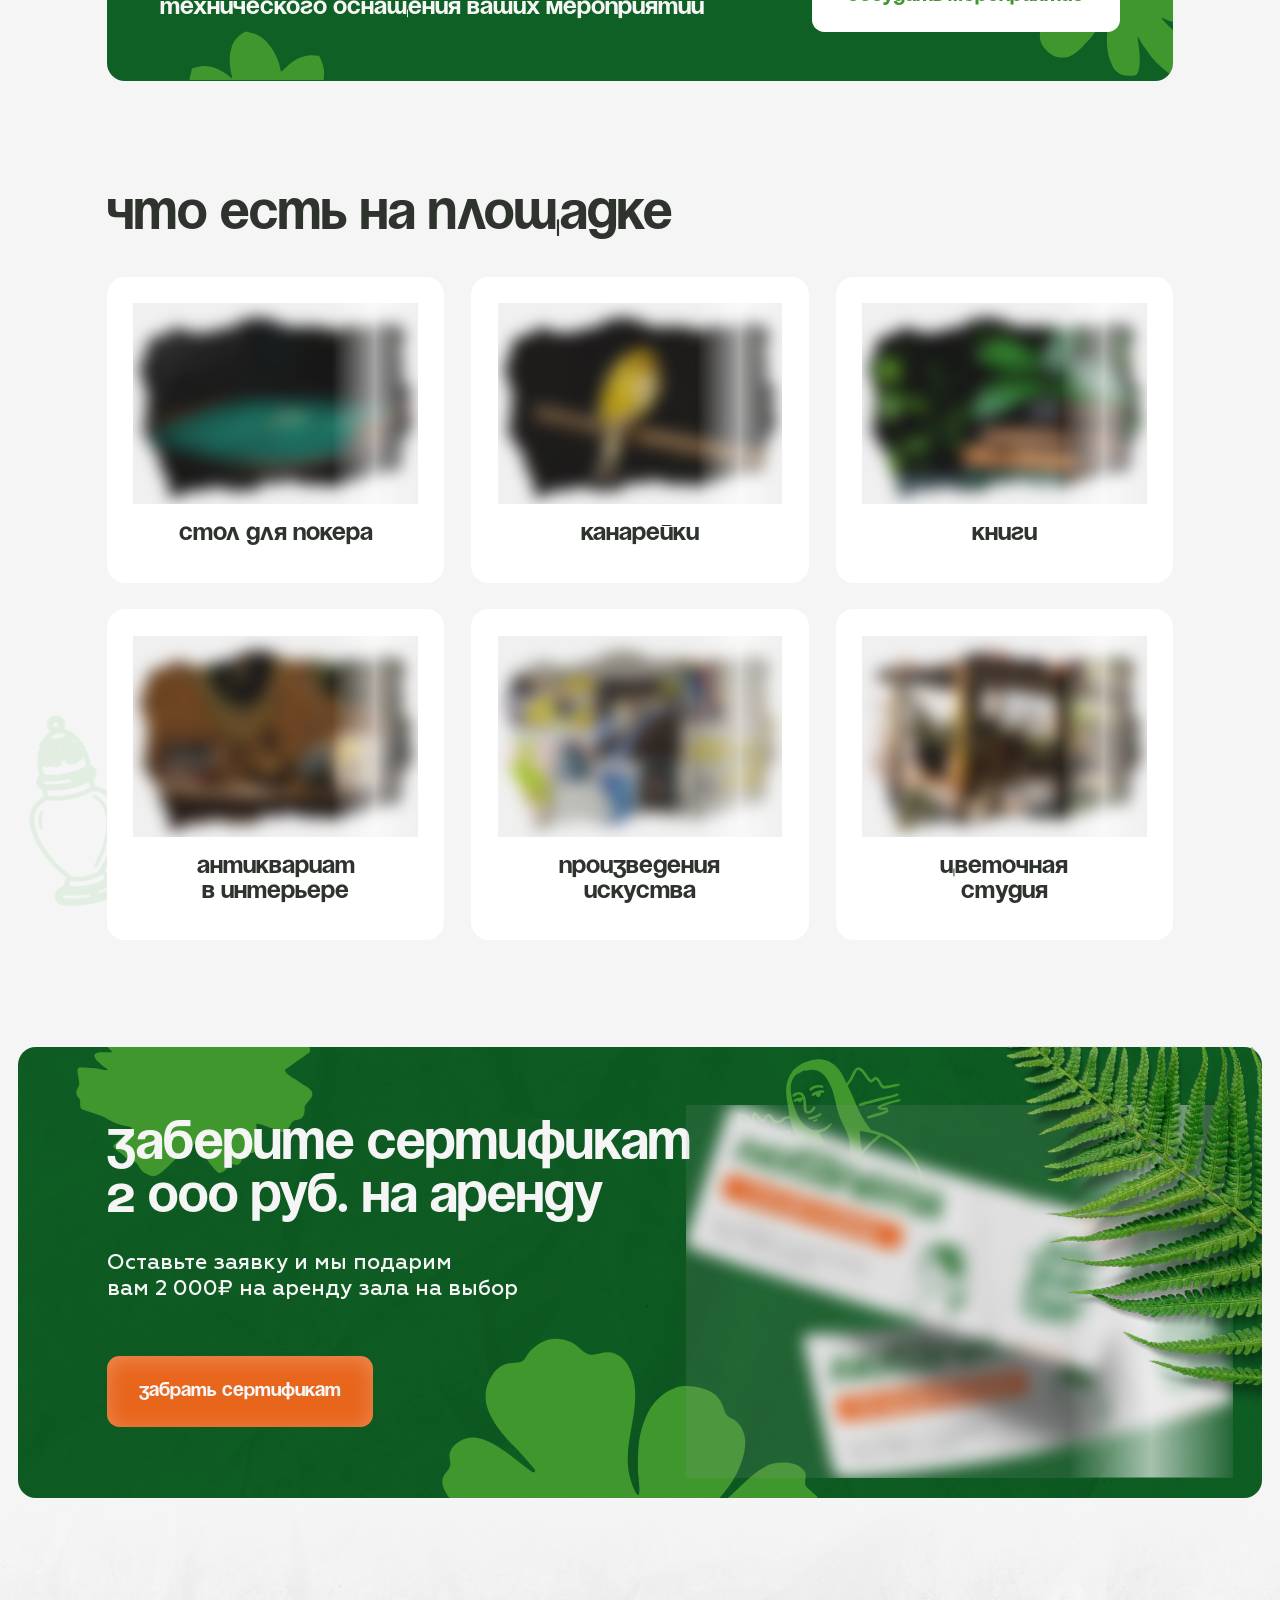
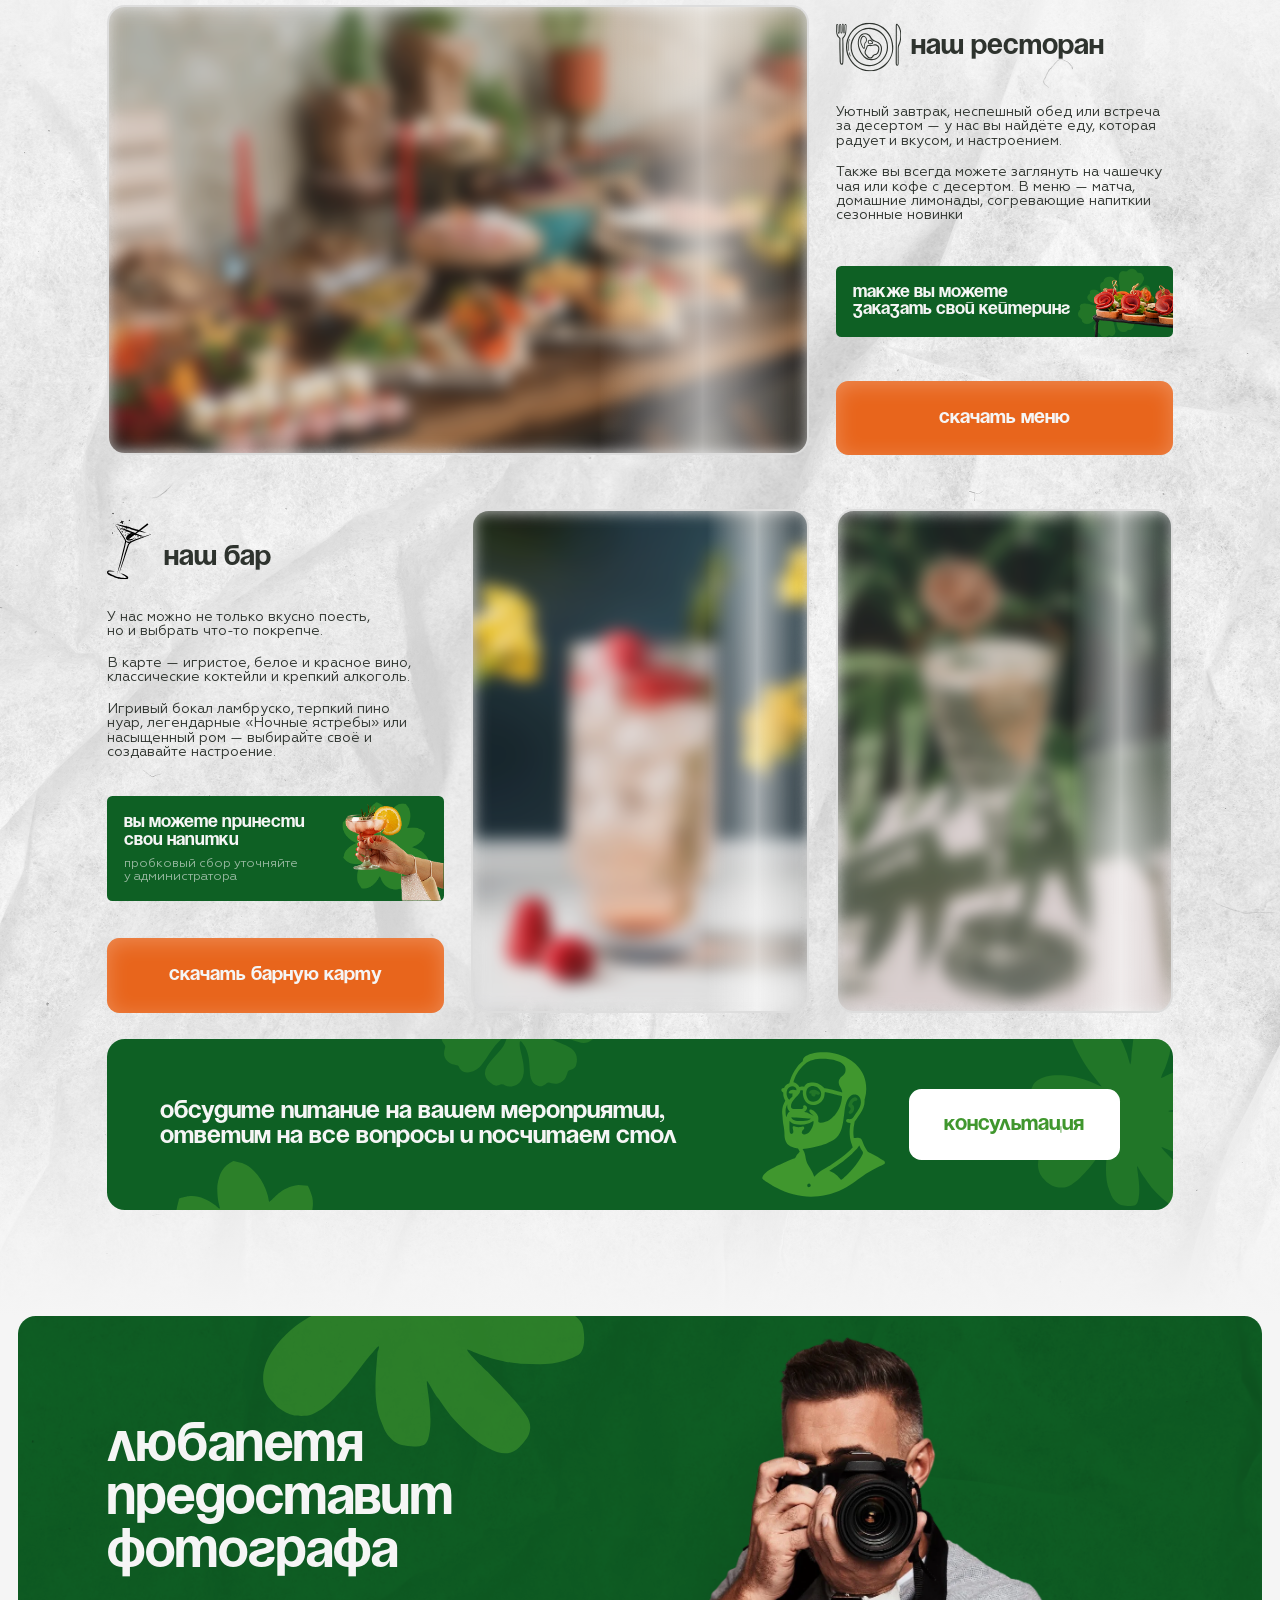
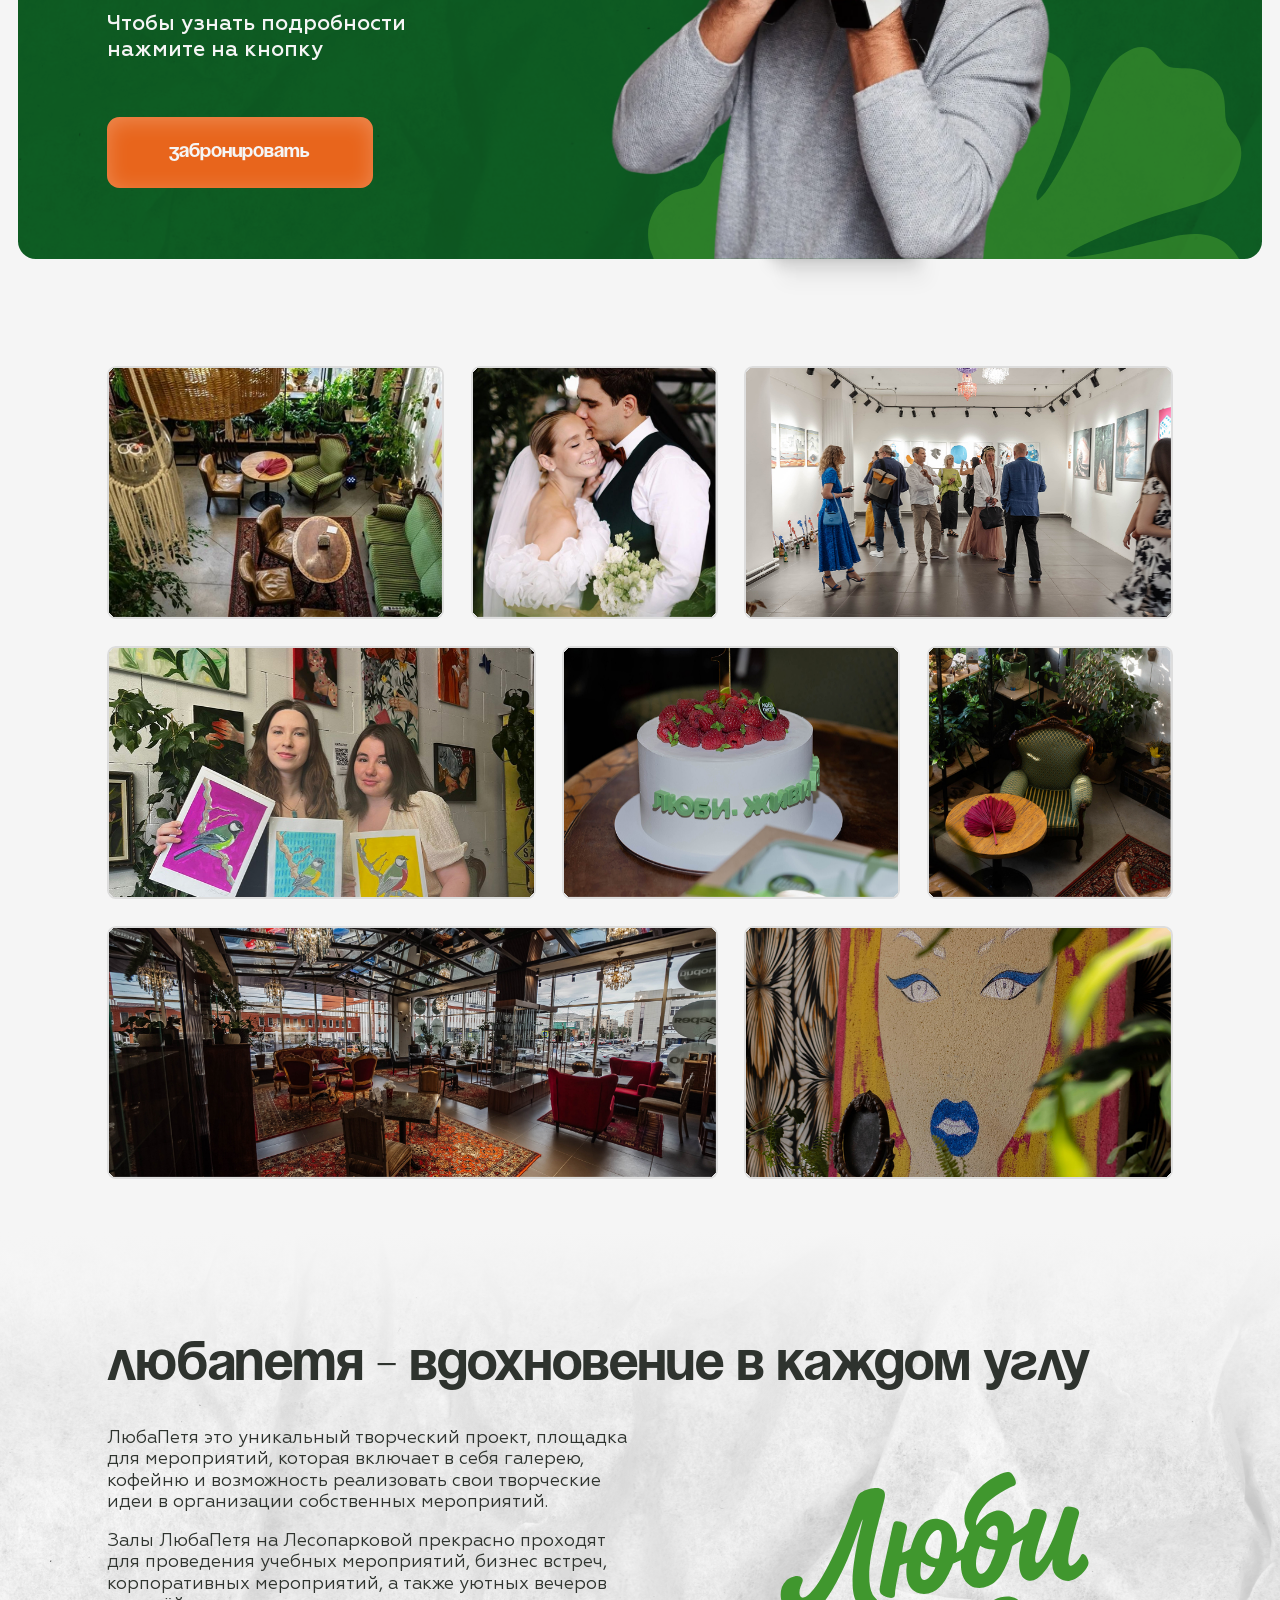
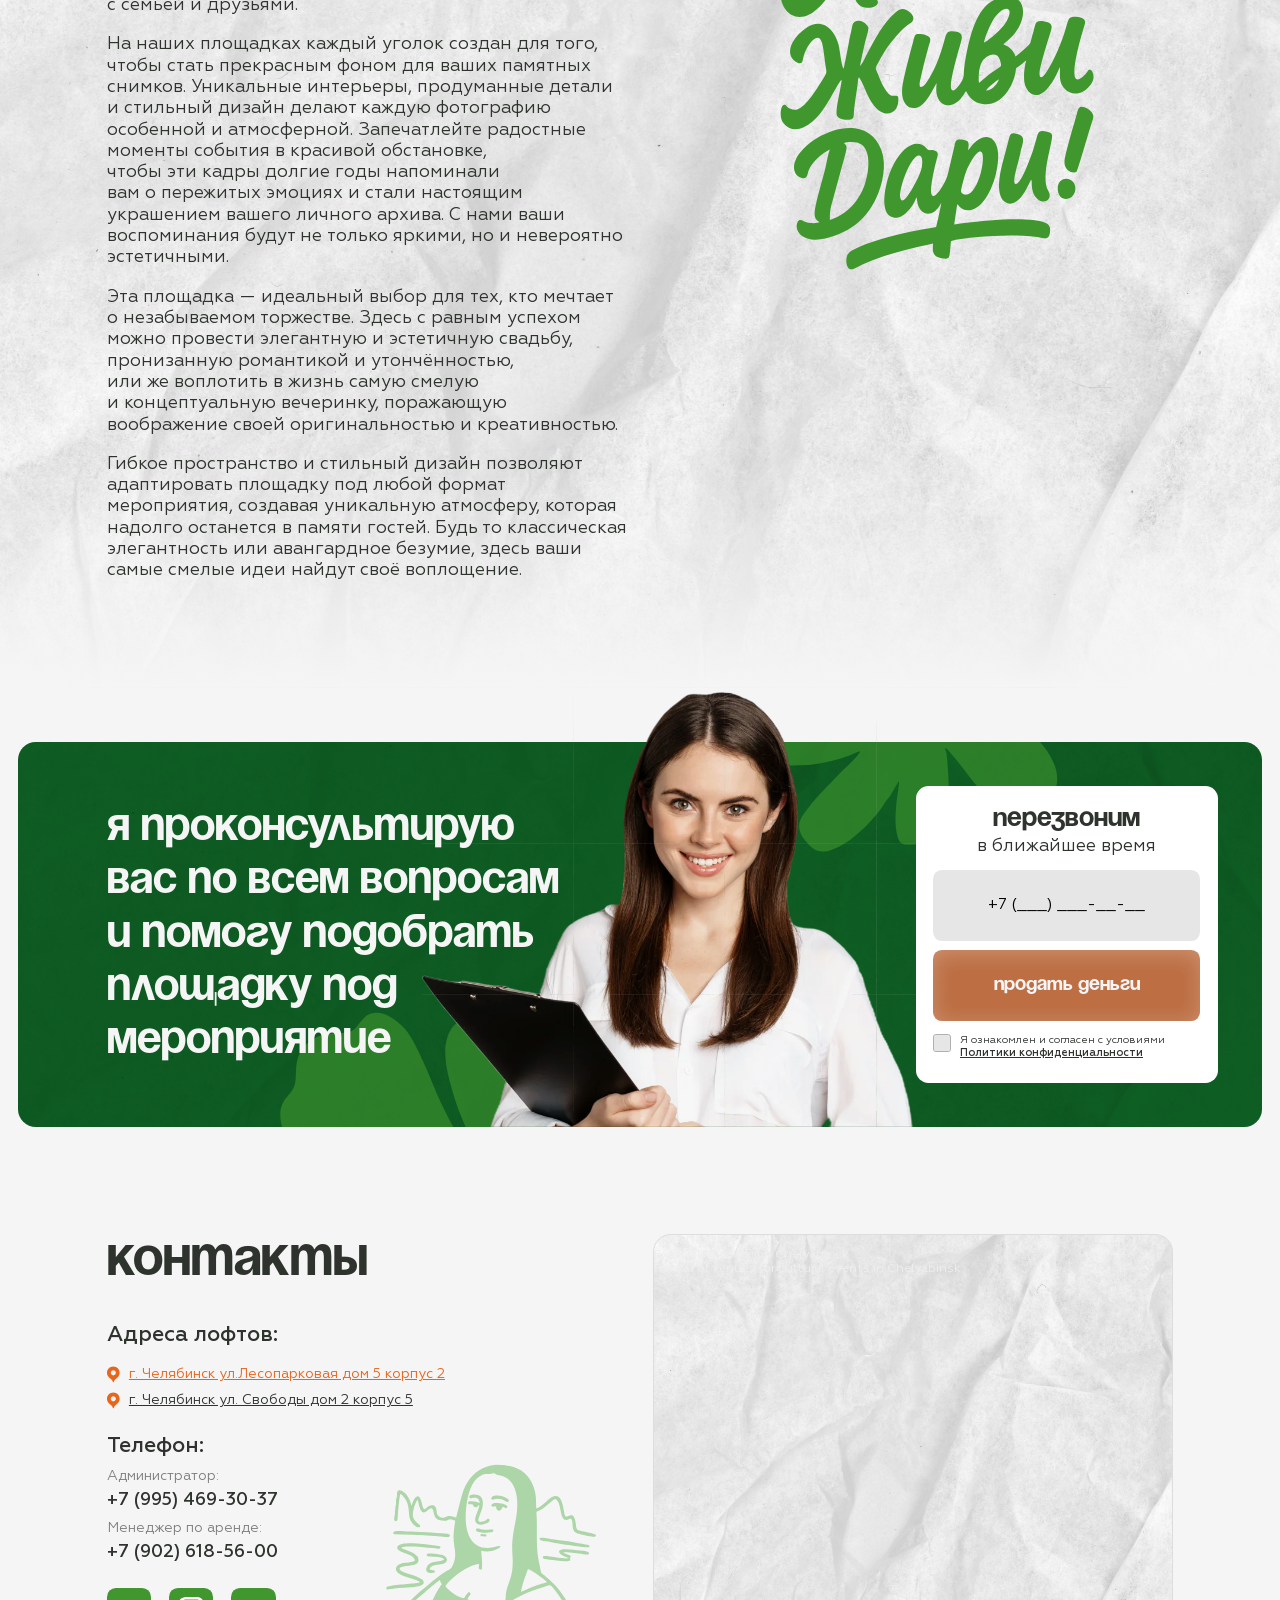
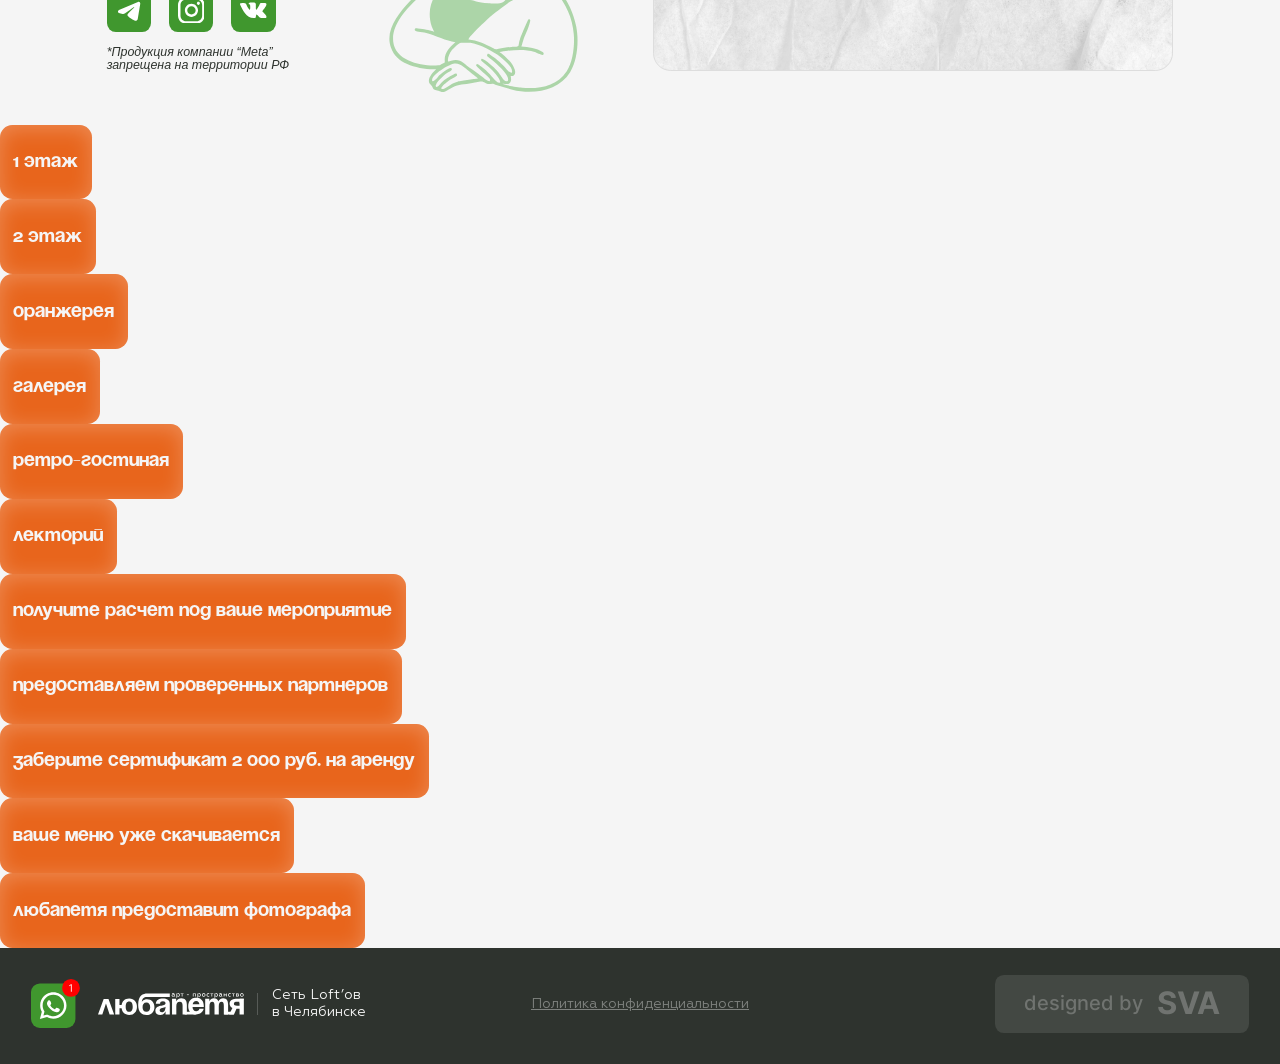
==== commit 7f636312: "nothing really" ====
--- a/index.html
+++ b/index.html
@@ -1,5 +1,5 @@
 <!DOCTYPE html><html lang="ru">
-<head>
+<head> 
   <meta charset="UTF-8">
   <meta http-equiv="X-UA-Compatible" content="IE=edge">
   <meta name="viewport" content="width=device-width, initial-scale=1.0">
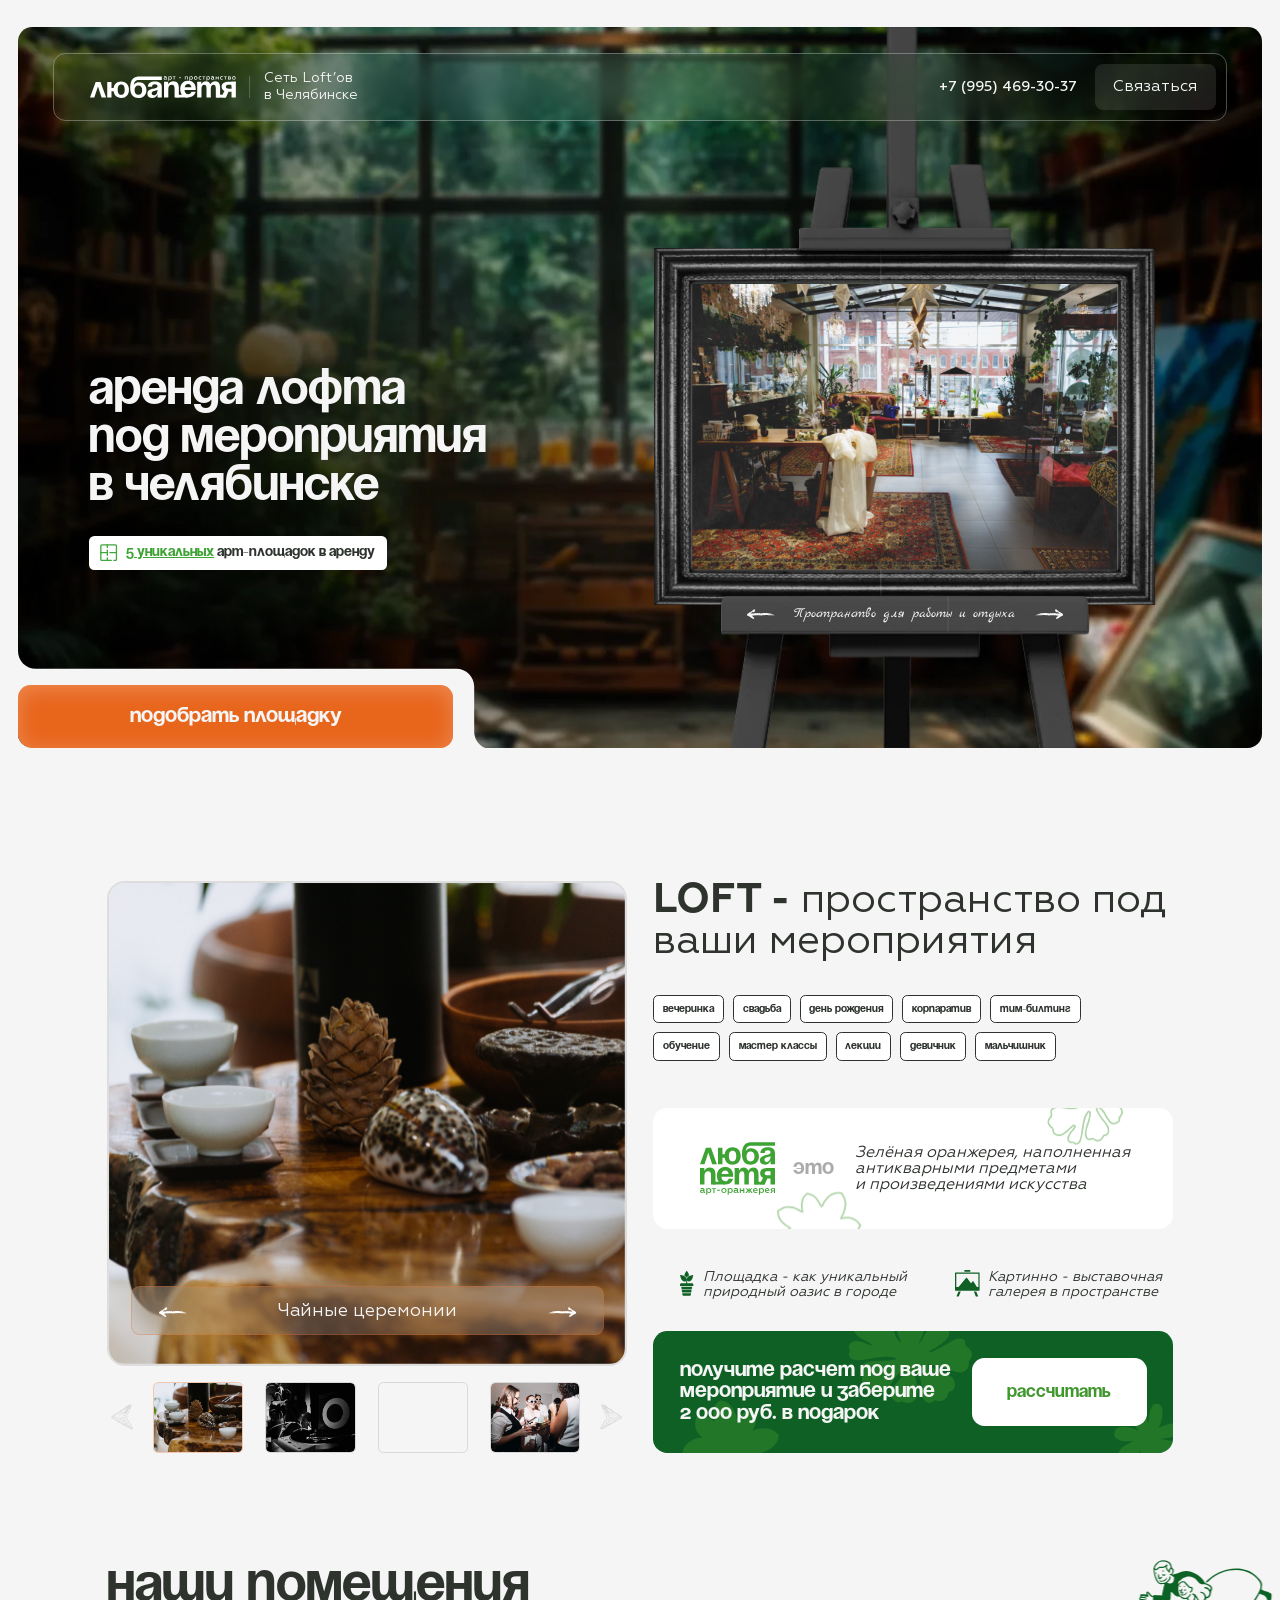
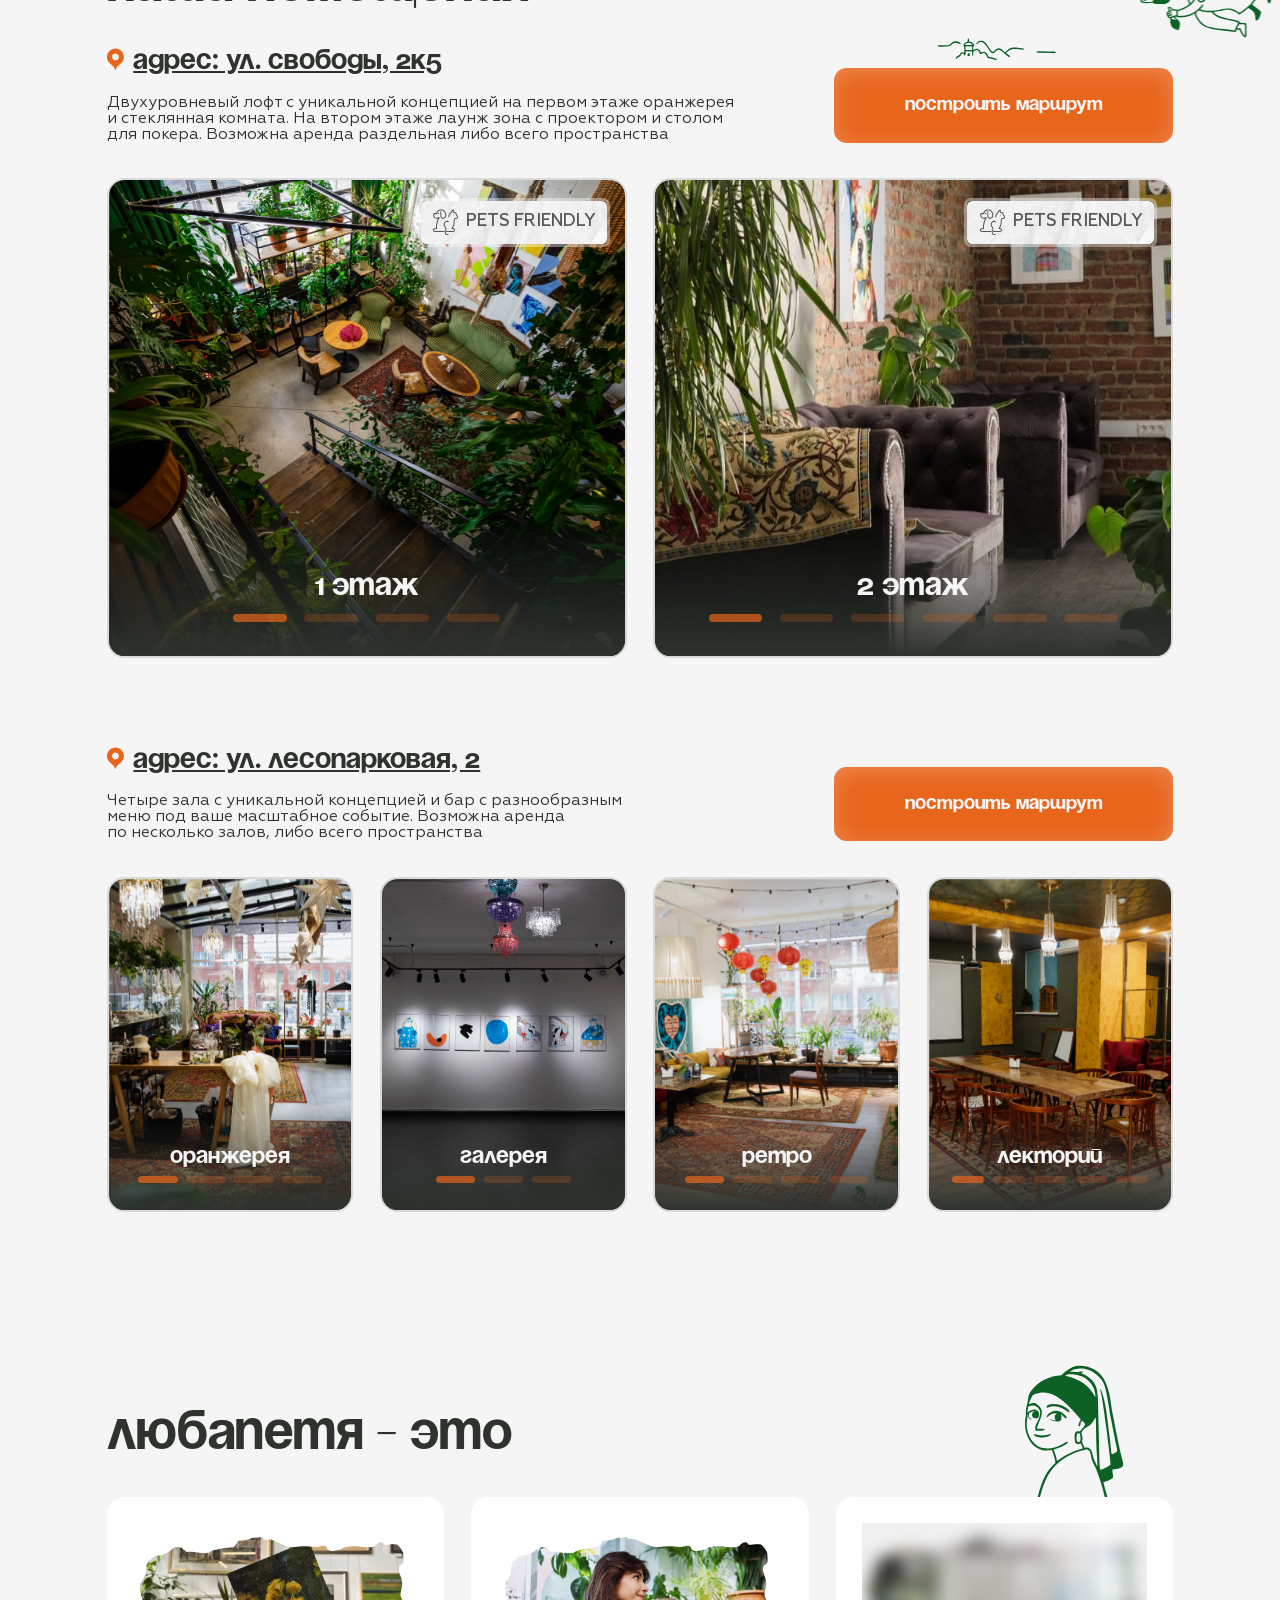
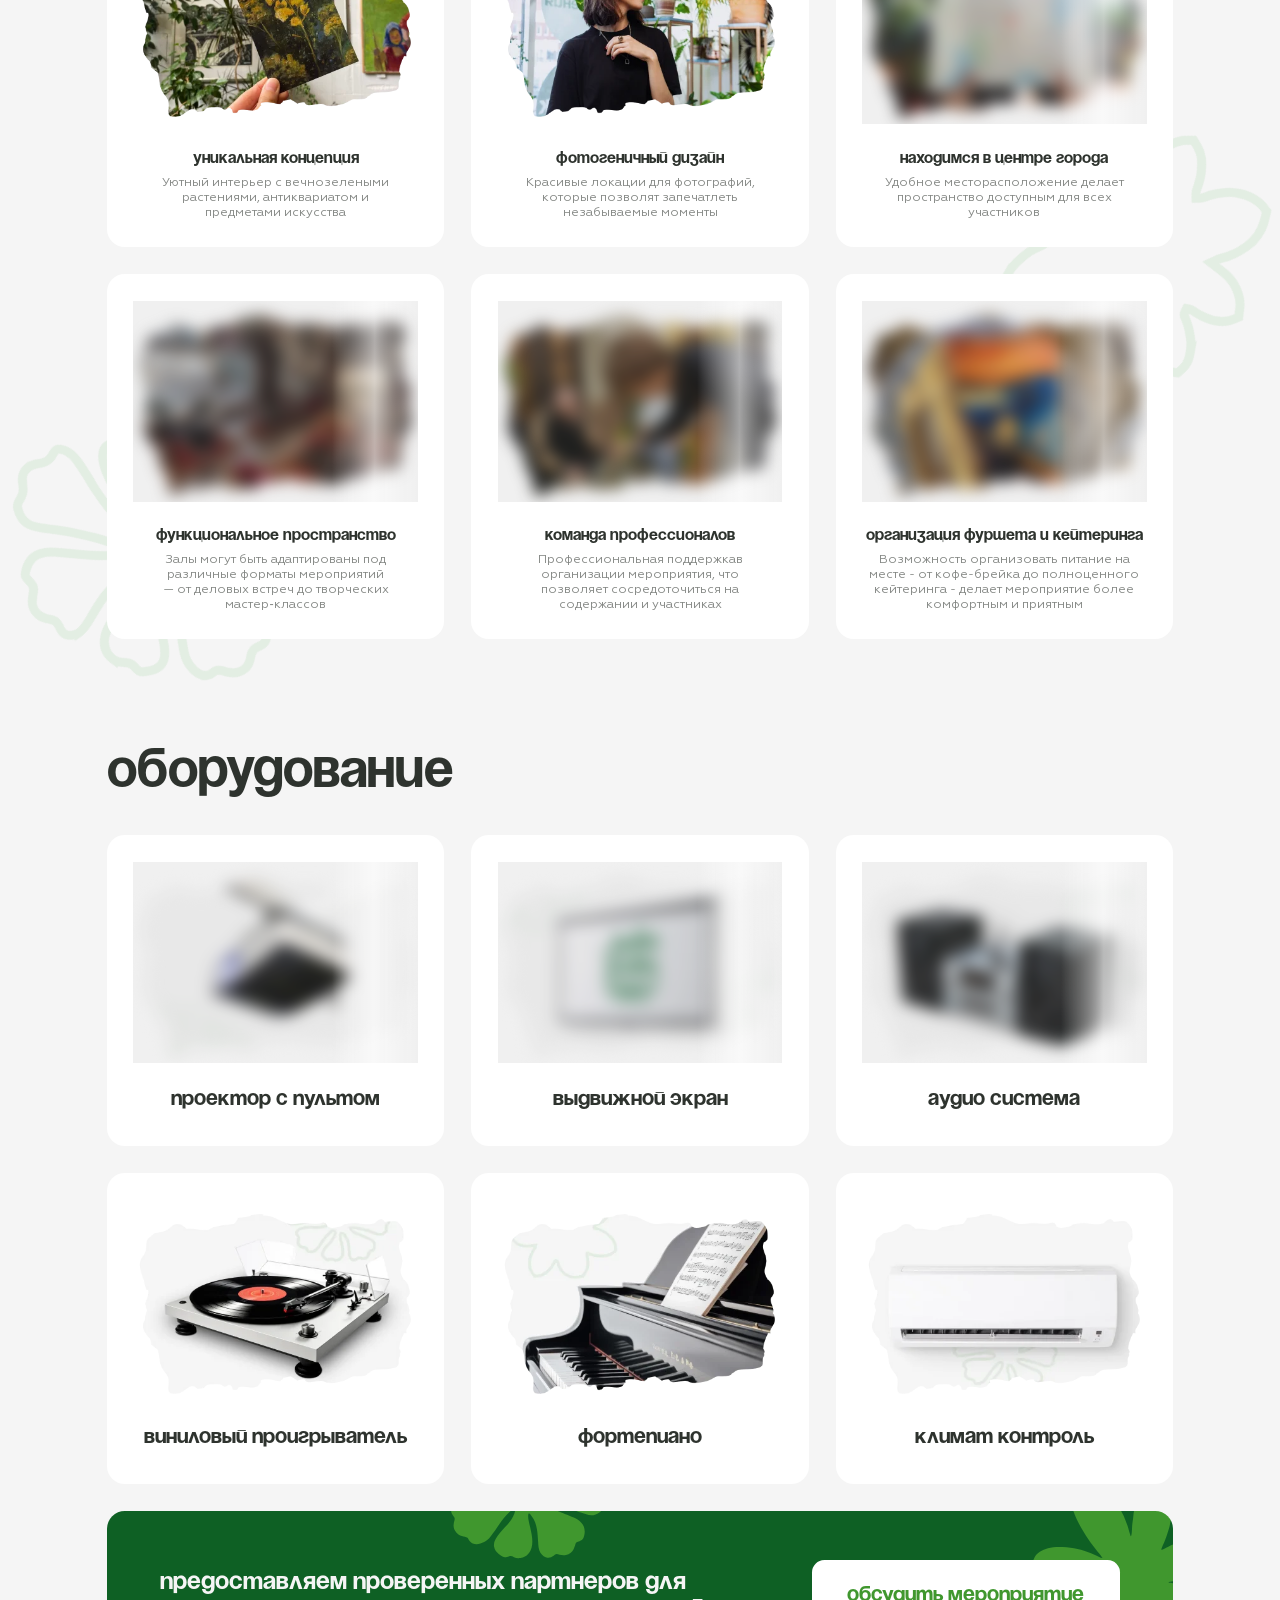
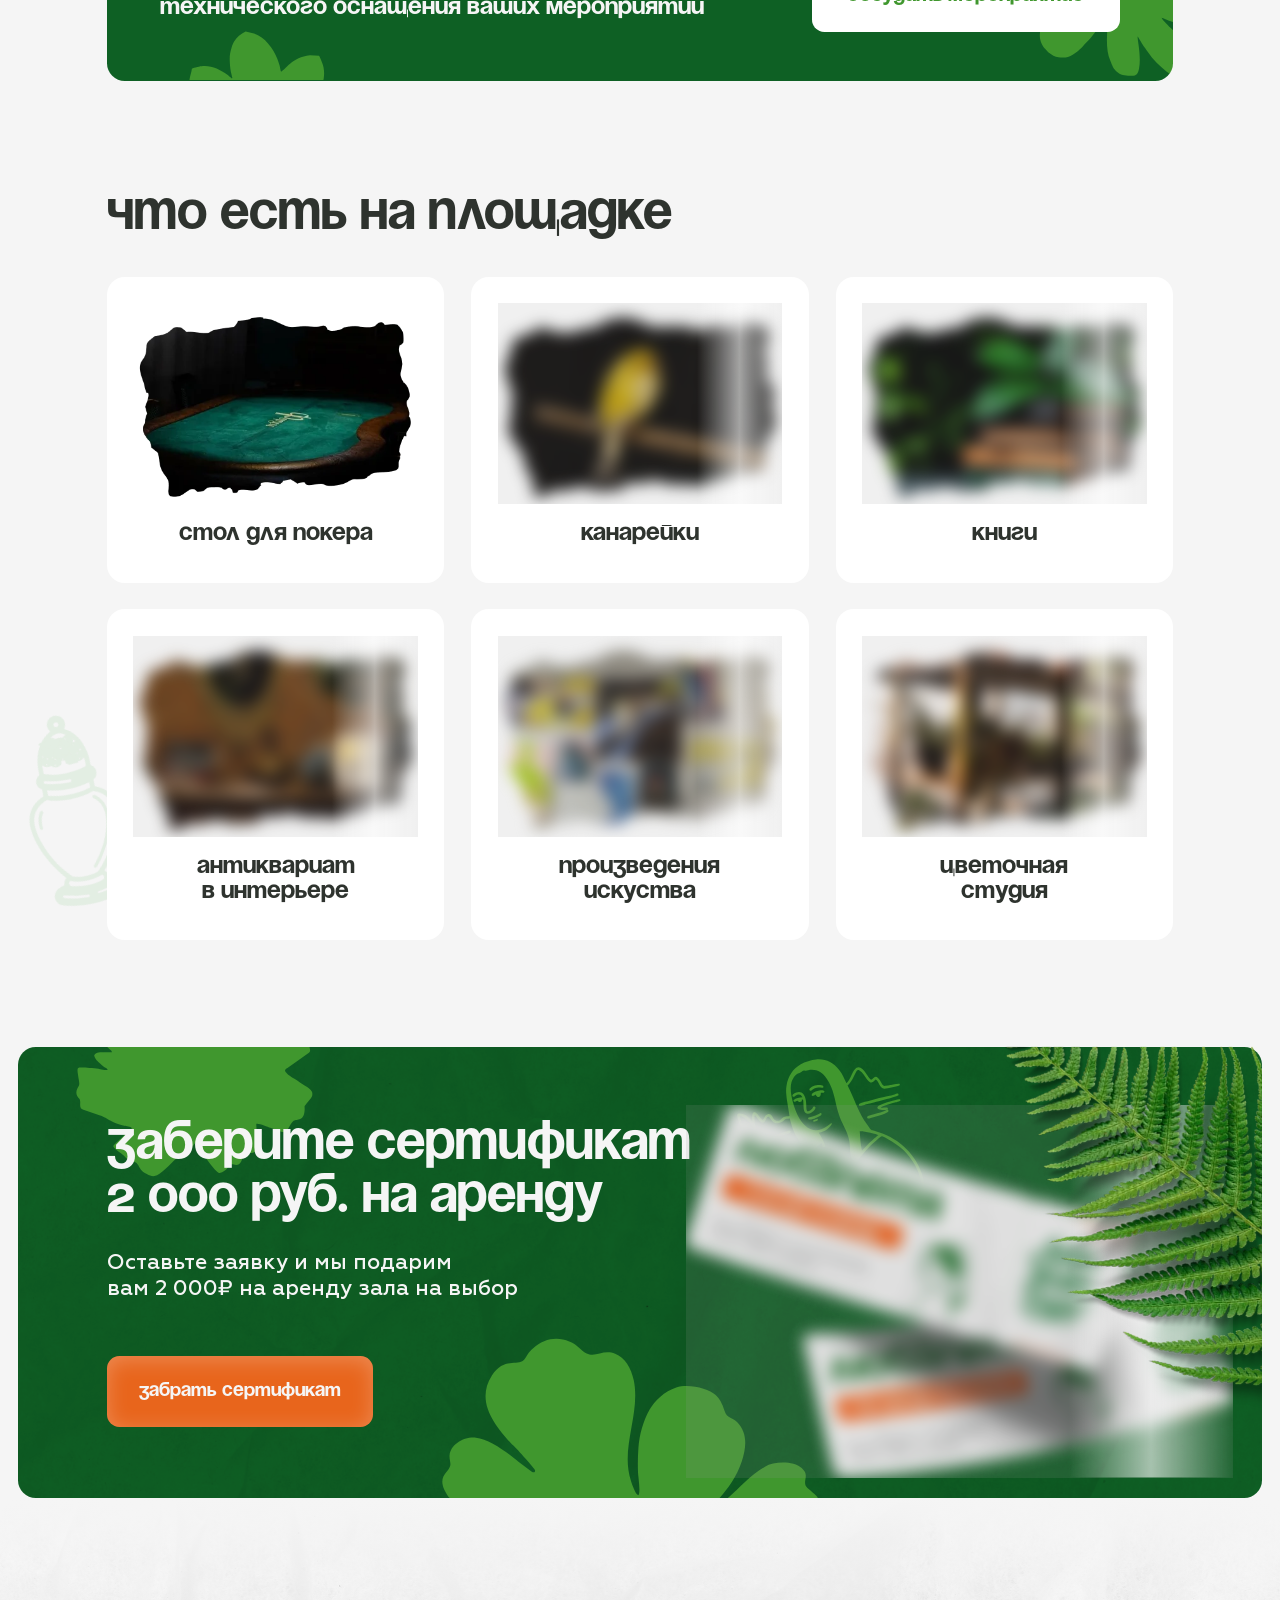
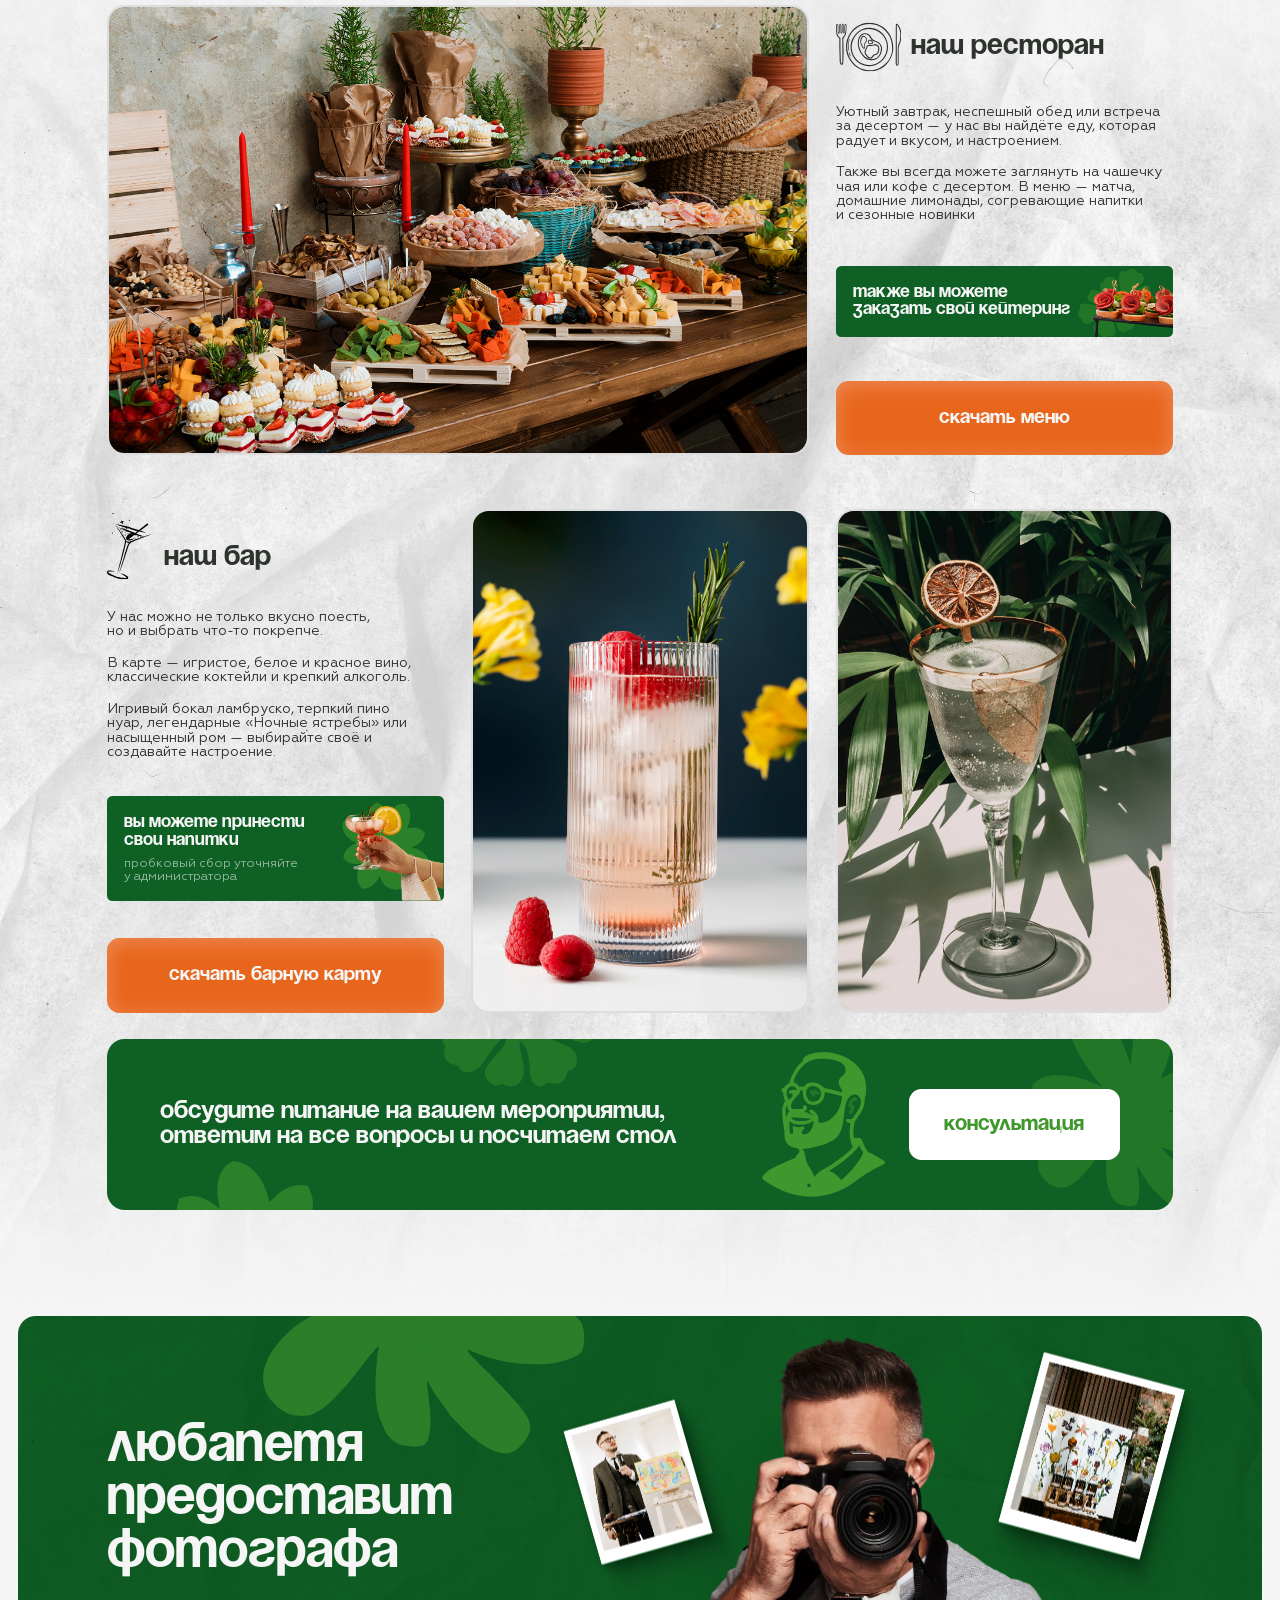
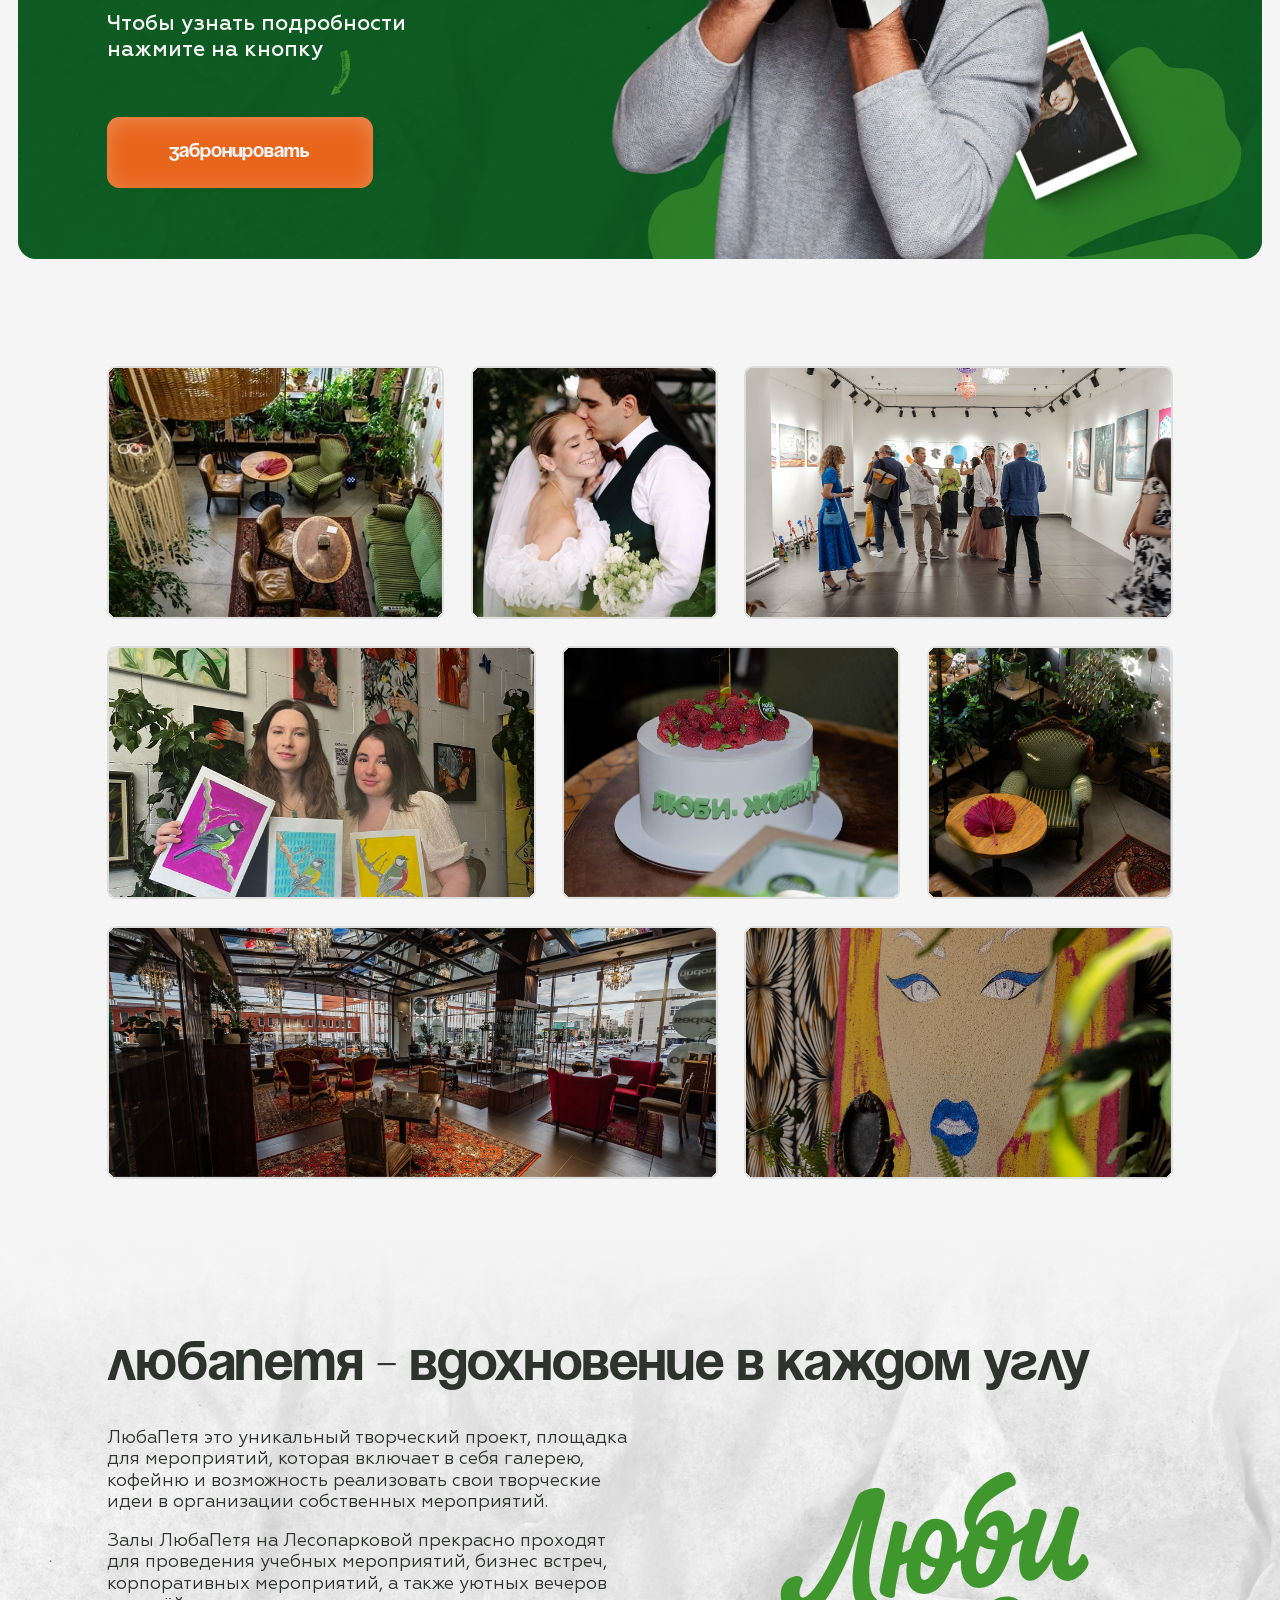
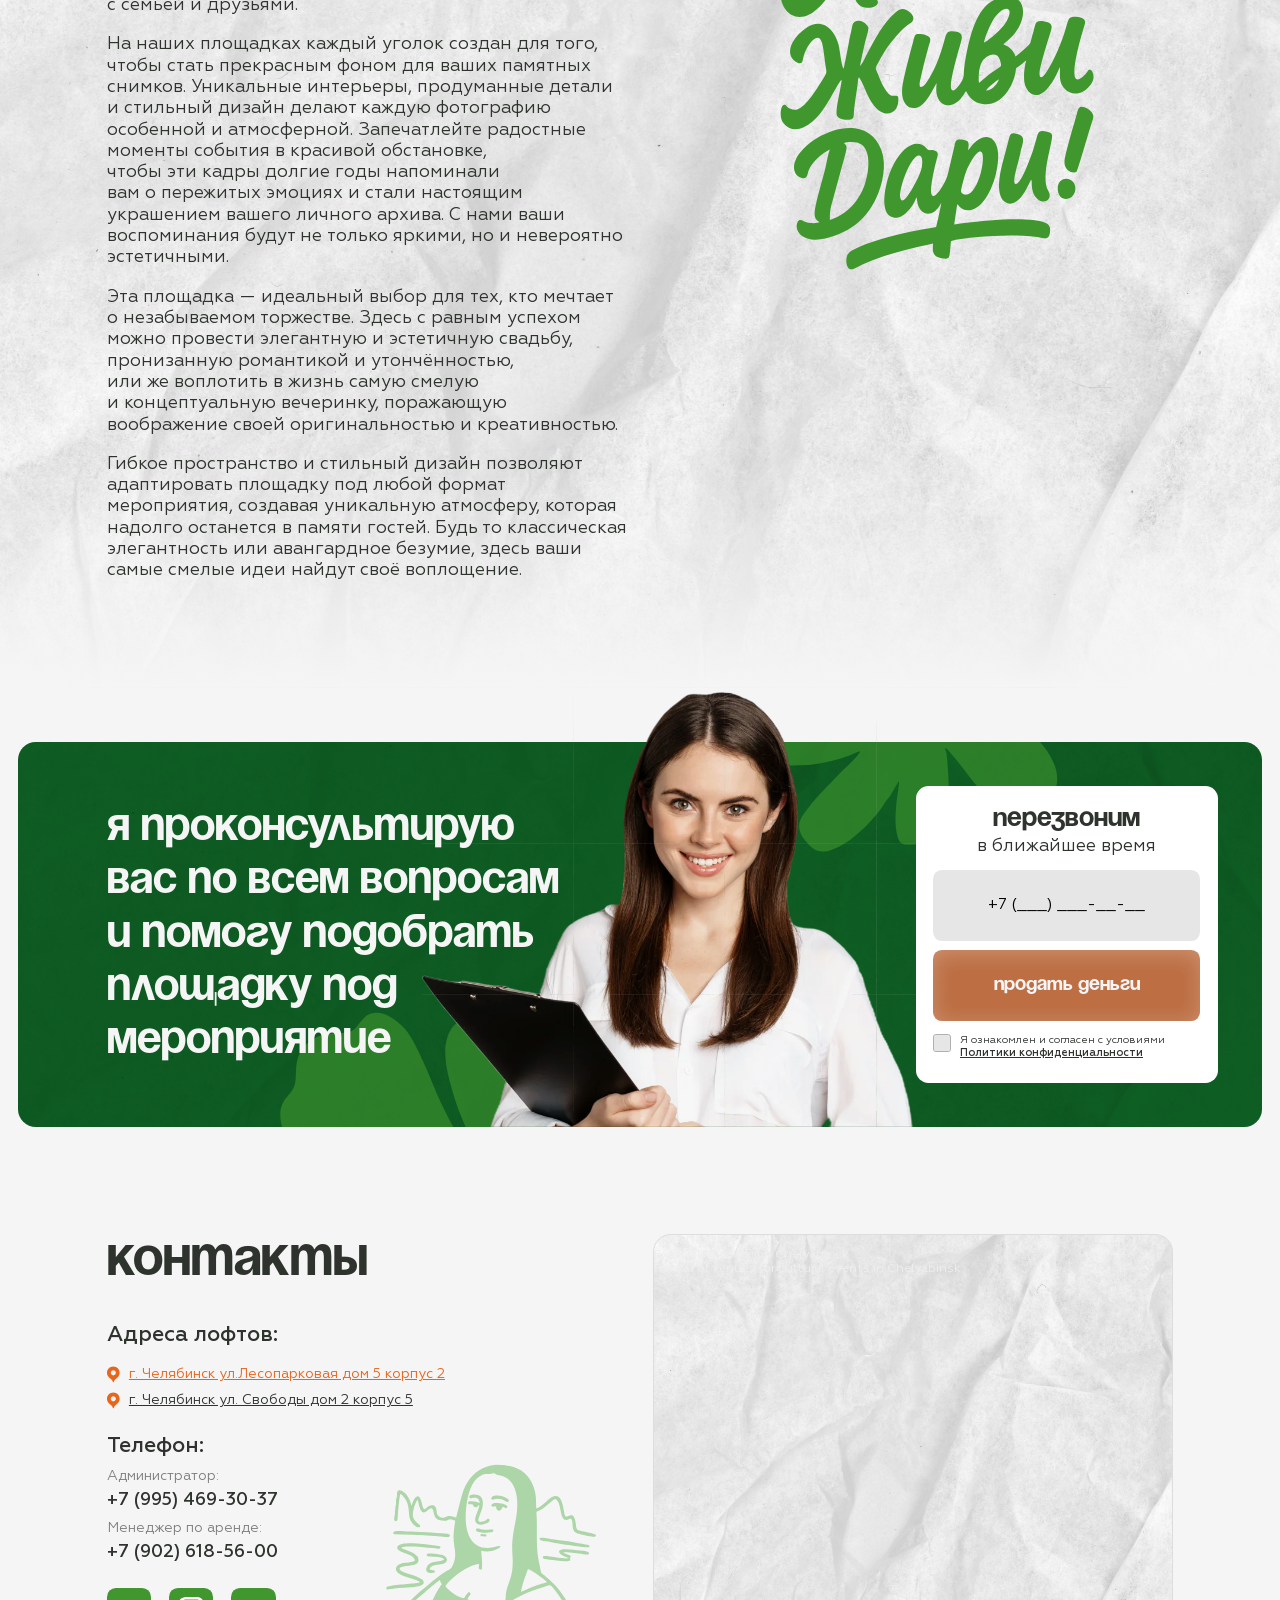
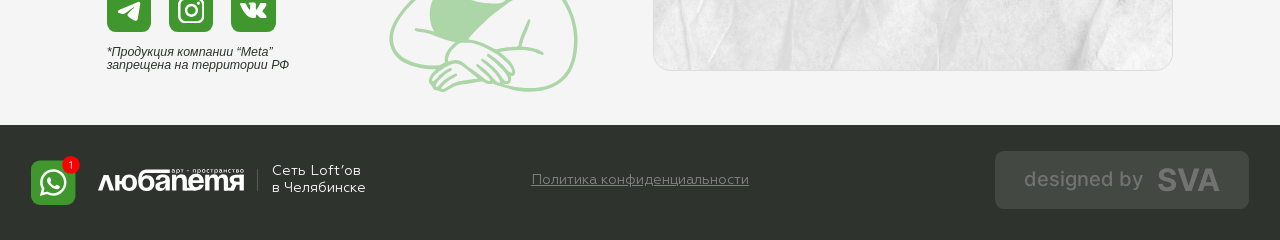
==== commit f762d6d2: "final, i hope" ====
--- a/index.html
+++ b/index.html
@@ -1,5 +1,5 @@
 <!DOCTYPE html><html lang="ru">
-<head> 
+<head>
   <meta charset="UTF-8">
   <meta http-equiv="X-UA-Compatible" content="IE=edge">
   <meta name="viewport" content="width=device-width, initial-scale=1.0">
@@ -572,8 +572,8 @@
                 <h3 class="treats-items__item-head-title">Наш ресторан</h3>
               </div>
               <div class="treats-items__item-descr">
-                <p class="treats-items__item-descr-paragraph">Уютный завтрак, неспешный обед или встреча за десертом — у нас вы найдёте еду, которая радует и вкусом, и настроением.</p>
-                <p class="treats-items__item-descr-paragraph">Также вы всегда можете заглянуть на чашечку чая или кофе с десертом. В меню — матча, домашние лимонады, согревающие напиткии сезонные новинки</p>
+                <p class="treats-items__item-descr-paragraph">Уютный завтрак, неспешный обед или&nbsp;встреча за десертом — у нас вы найдёте еду, которая радует и вкусом, и&nbsp;настроением.</p>
+                <p class="treats-items__item-descr-paragraph">Также вы всегда можете заглянуть на&nbsp;чашечку чая или кофе с десертом. В&nbsp;меню — матча, домашние лимонады, согревающие напитки и&nbsp;сезонные&nbsp;новинки</p>
               </div>
               <div class="treats-items__item-perk">
                 <p class="treats-items__item-perk-text">Также вы можете заказать свой кейтеринг</p>
@@ -594,8 +594,8 @@
               </div>
               <div class="treats-items__item-descr">
                 <p class="treats-items__item-descr-paragraph">У нас можно не только вкусно поесть, но&nbsp;и&nbsp;выбрать что-то покрепче.</p>
-                <p class="treats-items__item-descr-paragraph">В карте — игристое, белое и красное вино, классические коктейли и крепкий алкоголь.</p>
-                <p class="treats-items__item-descr-paragraph">Игривый бокал ламбруско, терпкий пино <br style="display:inline"> нуар, легендарные «Ночные ястребы» или насыщенный ром — выбирайте своё и создавайте настроение.</p>
+                <p class="treats-items__item-descr-paragraph">В карте — игристое, белое и красное вино, классические коктейли и&nbsp;крепкий&nbsp;алкоголь.</p>
+                <p class="treats-items__item-descr-paragraph">Игривый бокал ламбруско, терпкий пино <br class="--only-desktop"> нуар, легендарные «Ночные ястребы» или насыщенный ром — выбирайте своё и создавайте настроение.</p>
               </div>
               <div class="treats-items__item-perk">
                 <p class="treats-items__item-perk-text">вы можете принести свои напитки</p>
@@ -605,7 +605,7 @@
           </div>
         </div>
         <div class="cta-small cta-small_treats">
-          <p class="cta-small__text">Обсудите питание на вашем мероприятии, ответим на все вопросы и посчитаем стол</p>
+          <p class="cta-small__text">Обсудите питание на&nbsp;вашем мероприятии, ответим на все вопросы и посчитаем стол</p>
           <button class="cta-small__button button button_secondary" type="button" data-fancybox data-src="#some">Консультация</button>
         </div>
       </div>
@@ -758,7 +758,7 @@
     <div class="modal-place__slider-wrapper"> 
       <div class="modal-place__slider modal-place__slider_0 splide">
         <button class="modal-place__slider-nav-arrow modal-place__slider-nav-arrow_prev" type="button">
-          <svg class="intro-slider__nav-arrow-icon">
+          <svg class="modal-place__slider-nav-arrow-icon">
             <use xlink:href="./assets/img/icons/svg-sprite.svg#icon-arrow-noisy-prev"></use>
           </svg>
         </button>
@@ -827,7 +827,7 @@
     <div class="modal-place__slider-wrapper"> 
       <div class="modal-place__slider modal-place__slider_1 splide">
         <button class="modal-place__slider-nav-arrow modal-place__slider-nav-arrow_prev" type="button">
-          <svg class="intro-slider__nav-arrow-icon">
+          <svg class="modal-place__slider-nav-arrow-icon">
             <use xlink:href="./assets/img/icons/svg-sprite.svg#icon-arrow-noisy-prev"></use>
           </svg>
         </button>
@@ -902,7 +902,7 @@
     <div class="modal-place__slider-wrapper"> 
       <div class="modal-place__slider modal-place__slider_2 splide">
         <button class="modal-place__slider-nav-arrow modal-place__slider-nav-arrow_prev" type="button">
-          <svg class="intro-slider__nav-arrow-icon">
+          <svg class="modal-place__slider-nav-arrow-icon">
             <use xlink:href="./assets/img/icons/svg-sprite.svg#icon-arrow-noisy-prev"></use>
           </svg>
         </button>
@@ -966,7 +966,7 @@
     <div class="modal-place__slider-wrapper"> 
       <div class="modal-place__slider modal-place__slider_3 splide">
         <button class="modal-place__slider-nav-arrow modal-place__slider-nav-arrow_prev" type="button">
-          <svg class="intro-slider__nav-arrow-icon">
+          <svg class="modal-place__slider-nav-arrow-icon">
             <use xlink:href="./assets/img/icons/svg-sprite.svg#icon-arrow-noisy-prev"></use>
           </svg>
         </button>
@@ -1027,7 +1027,7 @@
     <div class="modal-place__slider-wrapper"> 
       <div class="modal-place__slider modal-place__slider_4 splide">
         <button class="modal-place__slider-nav-arrow modal-place__slider-nav-arrow_prev" type="button">
-          <svg class="intro-slider__nav-arrow-icon">
+          <svg class="modal-place__slider-nav-arrow-icon">
             <use xlink:href="./assets/img/icons/svg-sprite.svg#icon-arrow-noisy-prev"></use>
           </svg>
         </button>
@@ -1091,7 +1091,7 @@
     <div class="modal-place__slider-wrapper"> 
       <div class="modal-place__slider modal-place__slider_5 splide">
         <button class="modal-place__slider-nav-arrow modal-place__slider-nav-arrow_prev" type="button">
-          <svg class="intro-slider__nav-arrow-icon">
+          <svg class="modal-place__slider-nav-arrow-icon">
             <use xlink:href="./assets/img/icons/svg-sprite.svg#icon-arrow-noisy-prev"></use>
           </svg>
         </button>
@@ -1153,19 +1153,13 @@
     </div>
   </div>
 </div>
-<button class="button button_primary" data-fancybox data-src="#modal_first_floor">1 этаж</button>
-<button class="button button_primary" data-fancybox data-src="#modal_second_floor">2 этаж</button>
-<button class="button button_primary" data-fancybox data-src="#modal_greenhouse">оранжерея</button>
-<button class="button button_primary" data-fancybox data-src="#modal_gallery">галерея</button>
-<button class="button button_primary" data-fancybox data-src="#modal_lounge">ретро-гостиная</button>
-<button class="button button_primary" data-fancybox data-src="#modal_auditorium">лекторий</button>
 <div class="modal modal-cta modal-cta_esteem" id="modal_cta_esteem">
   <div class="modal-inner modal-cta-inner">
     <div class="modal-cta__image-wrapper">
       <div class="modal-cta__image image contain"><img class="lazyload" src="./assets/img/cta/modals/coupon.webp" alt="#"></div>
     </div>
     <p class="modal-cta__title">Получите расчет под ваше мероприятие</p>
-    <p class="modal-cta__subtitle">Оставьте заявку и мы подаримвам 2 000 ₽ на аренду зала на выбор</p>
+    <p class="modal-cta__subtitle">Оставьте заявку и мы подаримвам 2&nbsp;000&nbsp;₽ на аренду зала на выбор</p>
     <form class="form"> 
       <input class="form__input input input_tel" type="tel" placeholder="+7 (999) 999-99-99">
       <button class="form__submit button button_secondary" type="submit">Получить расчет</button>
@@ -1181,8 +1175,8 @@
     <div class="modal-cta__image-wrapper">
       <div class="modal-cta__image image contain"><img class="lazyload" src="./assets/img/cta/modals/checklist.webp" alt="#"></div>
     </div>
-    <p class="modal-cta__title">ПРЕДОСТАВЛЯЕМ ПРОВЕРЕННЫХ ПАРТНЕРОВ</p>
-    <p class="modal-cta__subtitle">Для технического оснащенияваших мероприятий</p>
+    <p class="modal-cta__title">ПРЕДОСТАВЛЯЕМ ПРОВЕРЕННЫХ&nbsp;ПАРТНЕРОВ</p>
+    <p class="modal-cta__subtitle">Для технического оснащения ваших&nbsp;мероприятий</p>
     <form class="form"> 
       <input class="form__input input input_tel" type="tel" placeholder="+7 (999) 999-99-99">
       <button class="form__submit button button_secondary" type="submit">Обсудить мероприятие</button>
@@ -1198,8 +1192,8 @@
     <div class="modal-cta__image-wrapper">
       <div class="modal-cta__image image contain"><img class="lazyload" src="./assets/img/cta/modals/coupon.webp" alt="#"></div>
     </div>
-    <p class="modal-cta__title">заберите сертификат 2 000 руб. на аренду </p>
-    <p class="modal-cta__subtitle">Оставьте заявку и мы подаримвам 2 000 ₽ на аренду зала на выбор</p>
+    <p class="modal-cta__title">заберите сертификат 2&nbsp;000 руб. на аренду </p>
+    <p class="modal-cta__subtitle">Оставьте заявку и мы подарим вам 2&nbsp;000&nbsp;₽ на аренду зала на выбор</p>
     <form class="form"> 
       <input class="form__input input input_tel" type="tel" placeholder="+7 (999) 999-99-99">
       <button class="form__submit button button_secondary" type="submit">забрать сертификат</button>
@@ -1216,7 +1210,7 @@
       <div class="modal-cta__image image contain"><img class="lazyload" src="./assets/img/cta/modals/dish.webp" alt="#"></div>
     </div>
     <p class="modal-cta__title">Ваше меню уже скачивается</p>
-    <p class="modal-cta__subtitle">Оставьте заявку и забронируйтересторан в нашем пространстве</p>
+    <p class="modal-cta__subtitle">Оставьте заявку и забронируйте ресторан в нашем пространстве</p>
     <form class="form"> 
       <input class="form__input input input_tel" type="tel" placeholder="+7 (999) 999-99-99">
       <button class="form__submit button button_secondary" type="submit">забронировать</button>
@@ -1233,7 +1227,7 @@
       <div class="modal-cta__image image contain"><img class="lazyload" src="./assets/img/cta/modals/photos.webp" alt="#"></div>
     </div>
     <p class="modal-cta__title">Любапетя Предоставит фотографа </p>
-    <p class="modal-cta__subtitle">Оставьте заявку чтобы узнать подробности</p>
+    <p class="modal-cta__subtitle">Оставьте заявку чтобы&nbsp;узнать&nbsp;подробности</p>
     <form class="form"> 
       <input class="form__input input input_tel" type="tel" placeholder="+7 (999) 999-99-99">
       <button class="form__submit button button_secondary" type="submit">Забронировать</button>
@@ -1285,11 +1279,6 @@
     <p class="modal__notice">Выберите удобную локацию</p>
   </div>
 </div>
-<button class="button button_primary" data-fancybox data-src="#modal_cta_esteem">Получите расчет под ваше мероприятие</button>
-<button class="button button_primary" data-fancybox data-src="#modal_cta_partners">ПРЕДОСТАВЛЯЕМ ПРОВЕРЕННЫХ ПАРТНЕРОВ</button>
-<button class="button button_primary" data-fancybox data-src="#modal_cta_coupon">заберите сертификат 2 000 руб. на аренду </button>
-<button class="button button_primary" data-fancybox data-src="#modal_cta_menu">Ваше меню уже скачивается</button>
-<button class="button button_primary" data-fancybox data-src="#modal_cta_photographer">Любапетя Предоставит фотографа </button>
 <footer class="footer">
   <div class="container --wider">
     <div class="footer-inner"> 
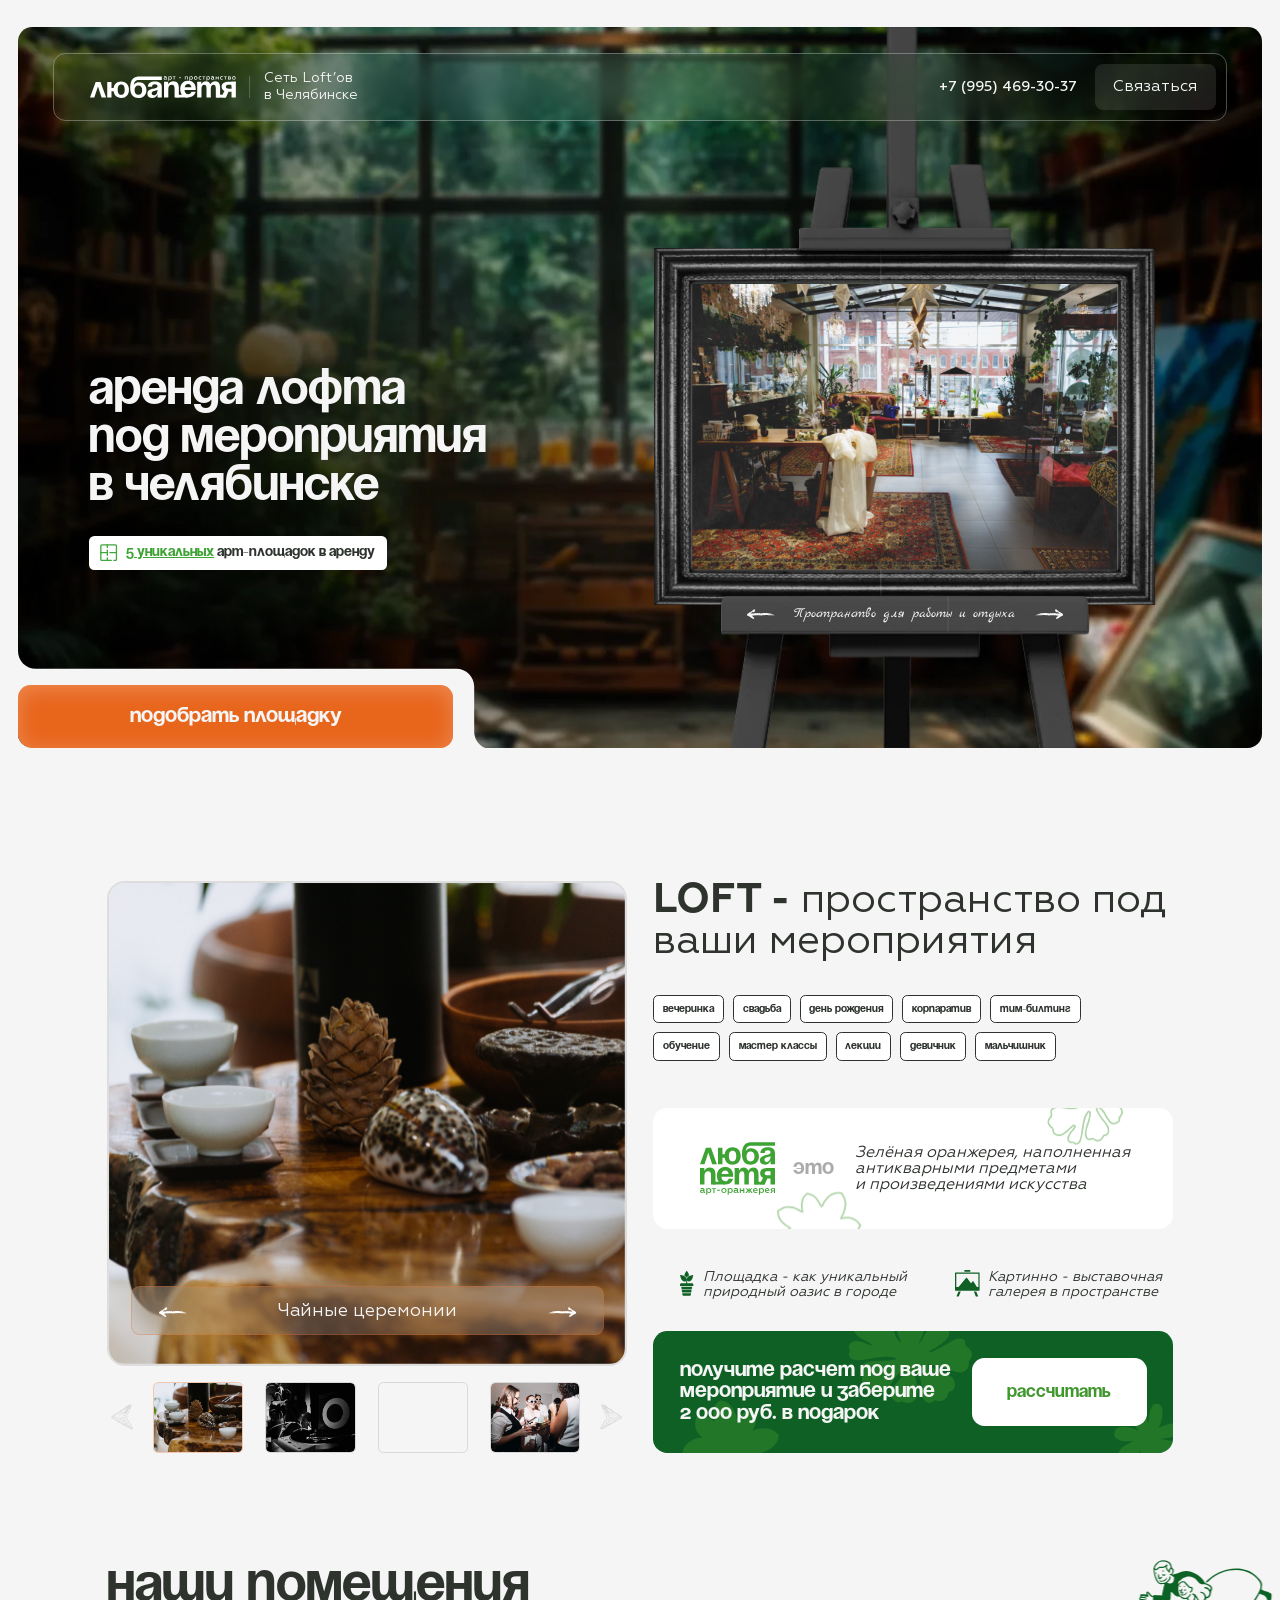
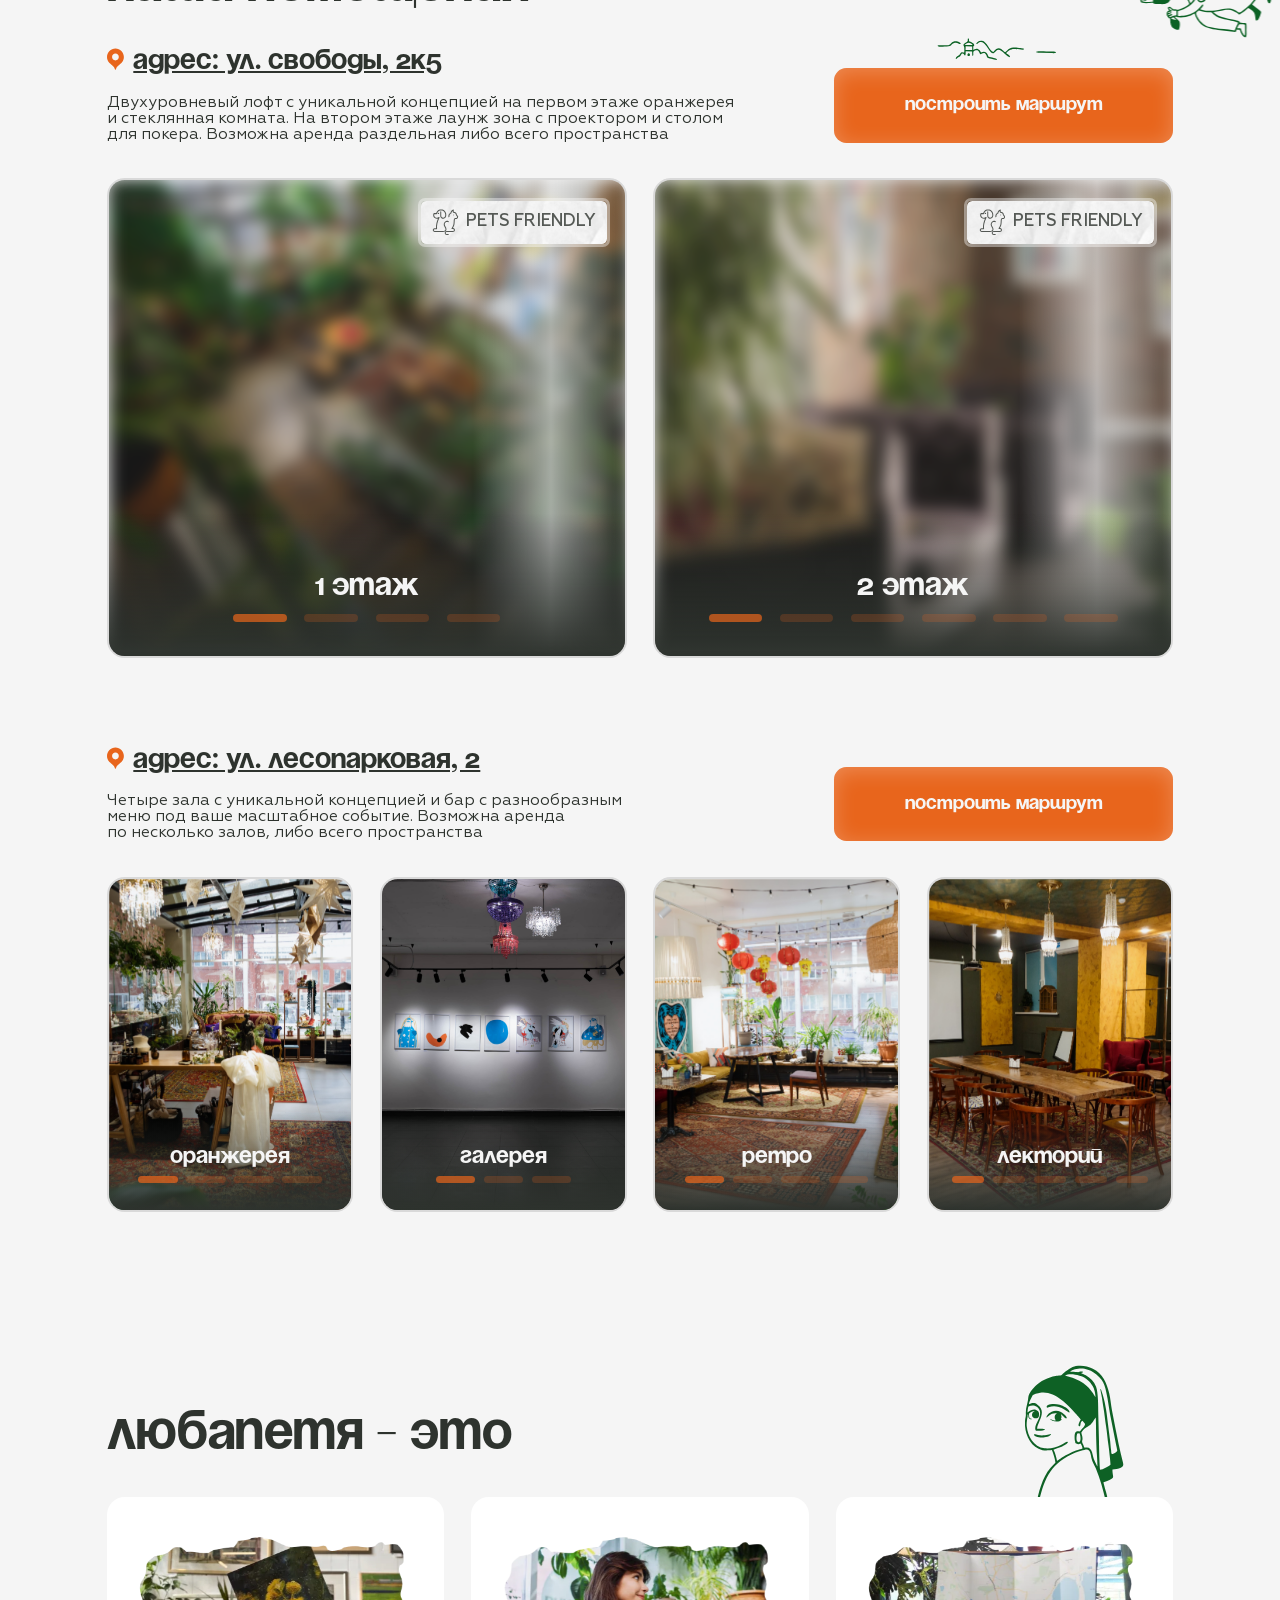
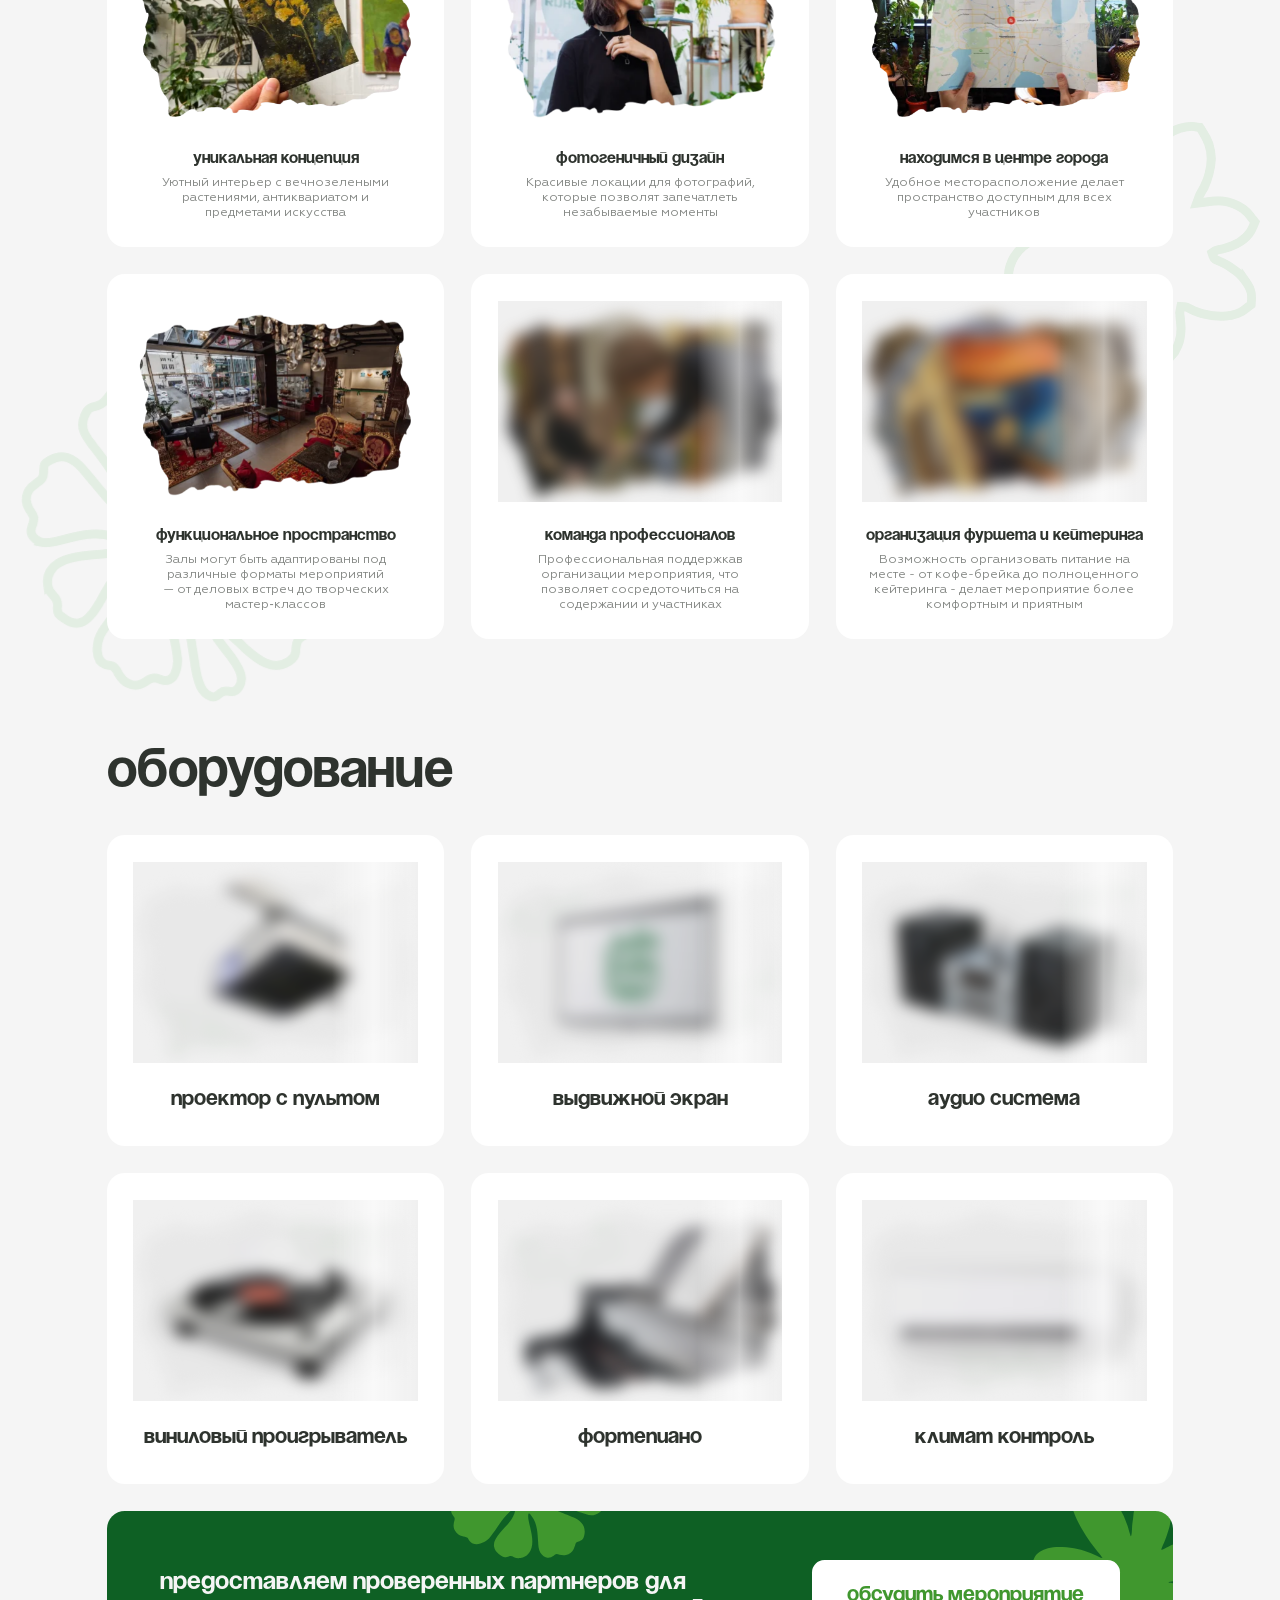
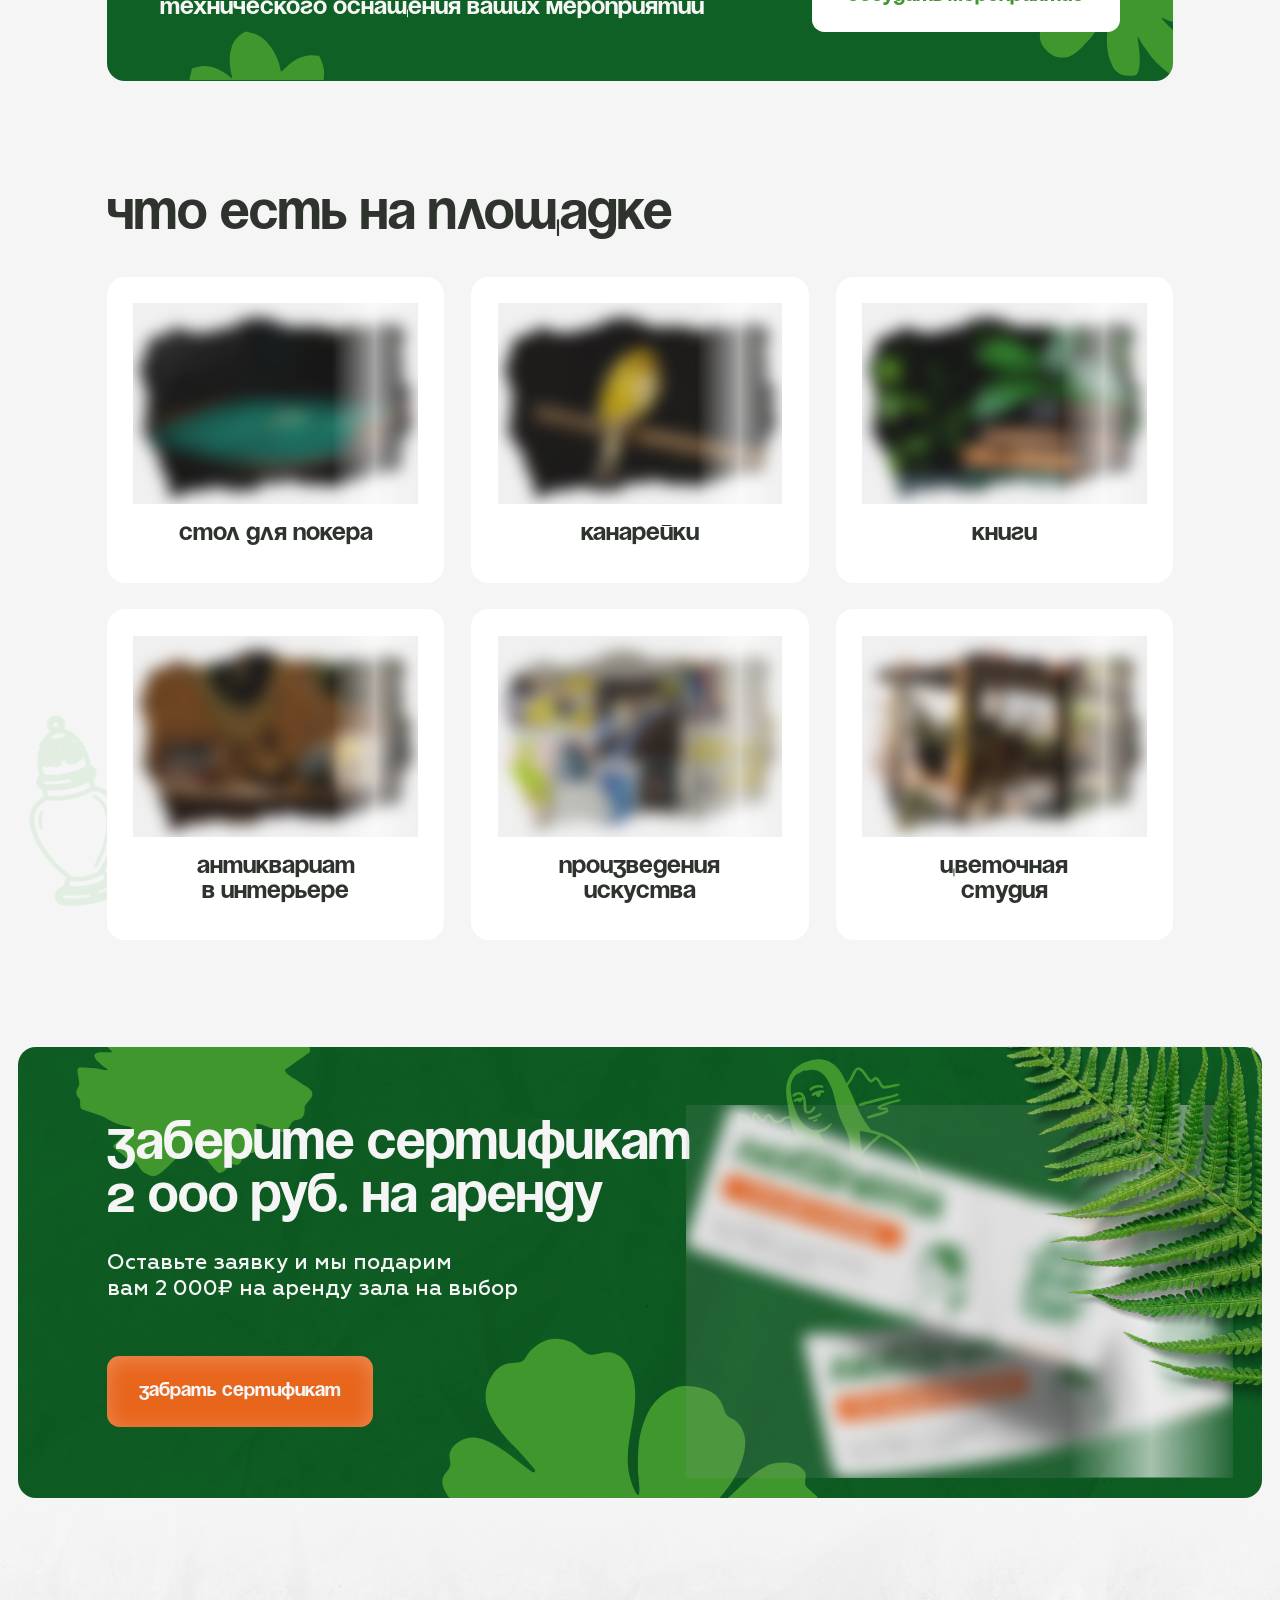
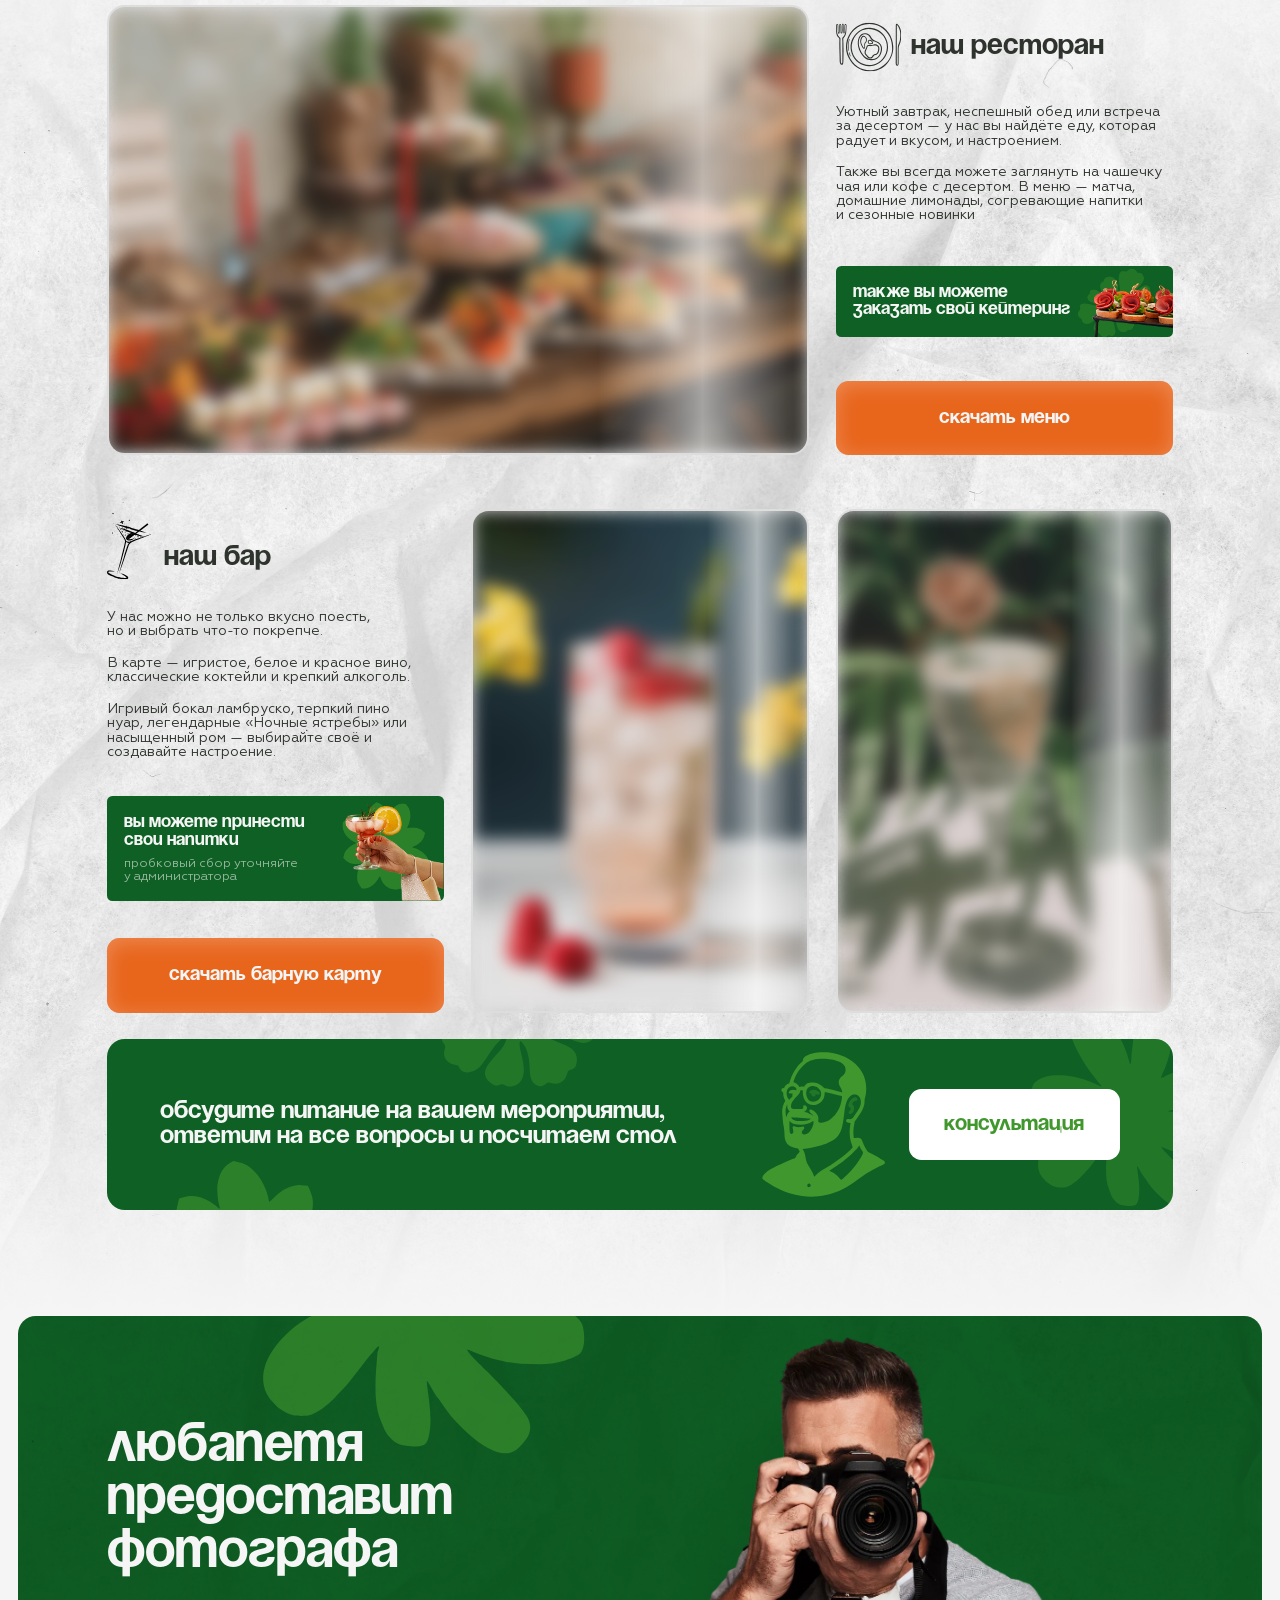
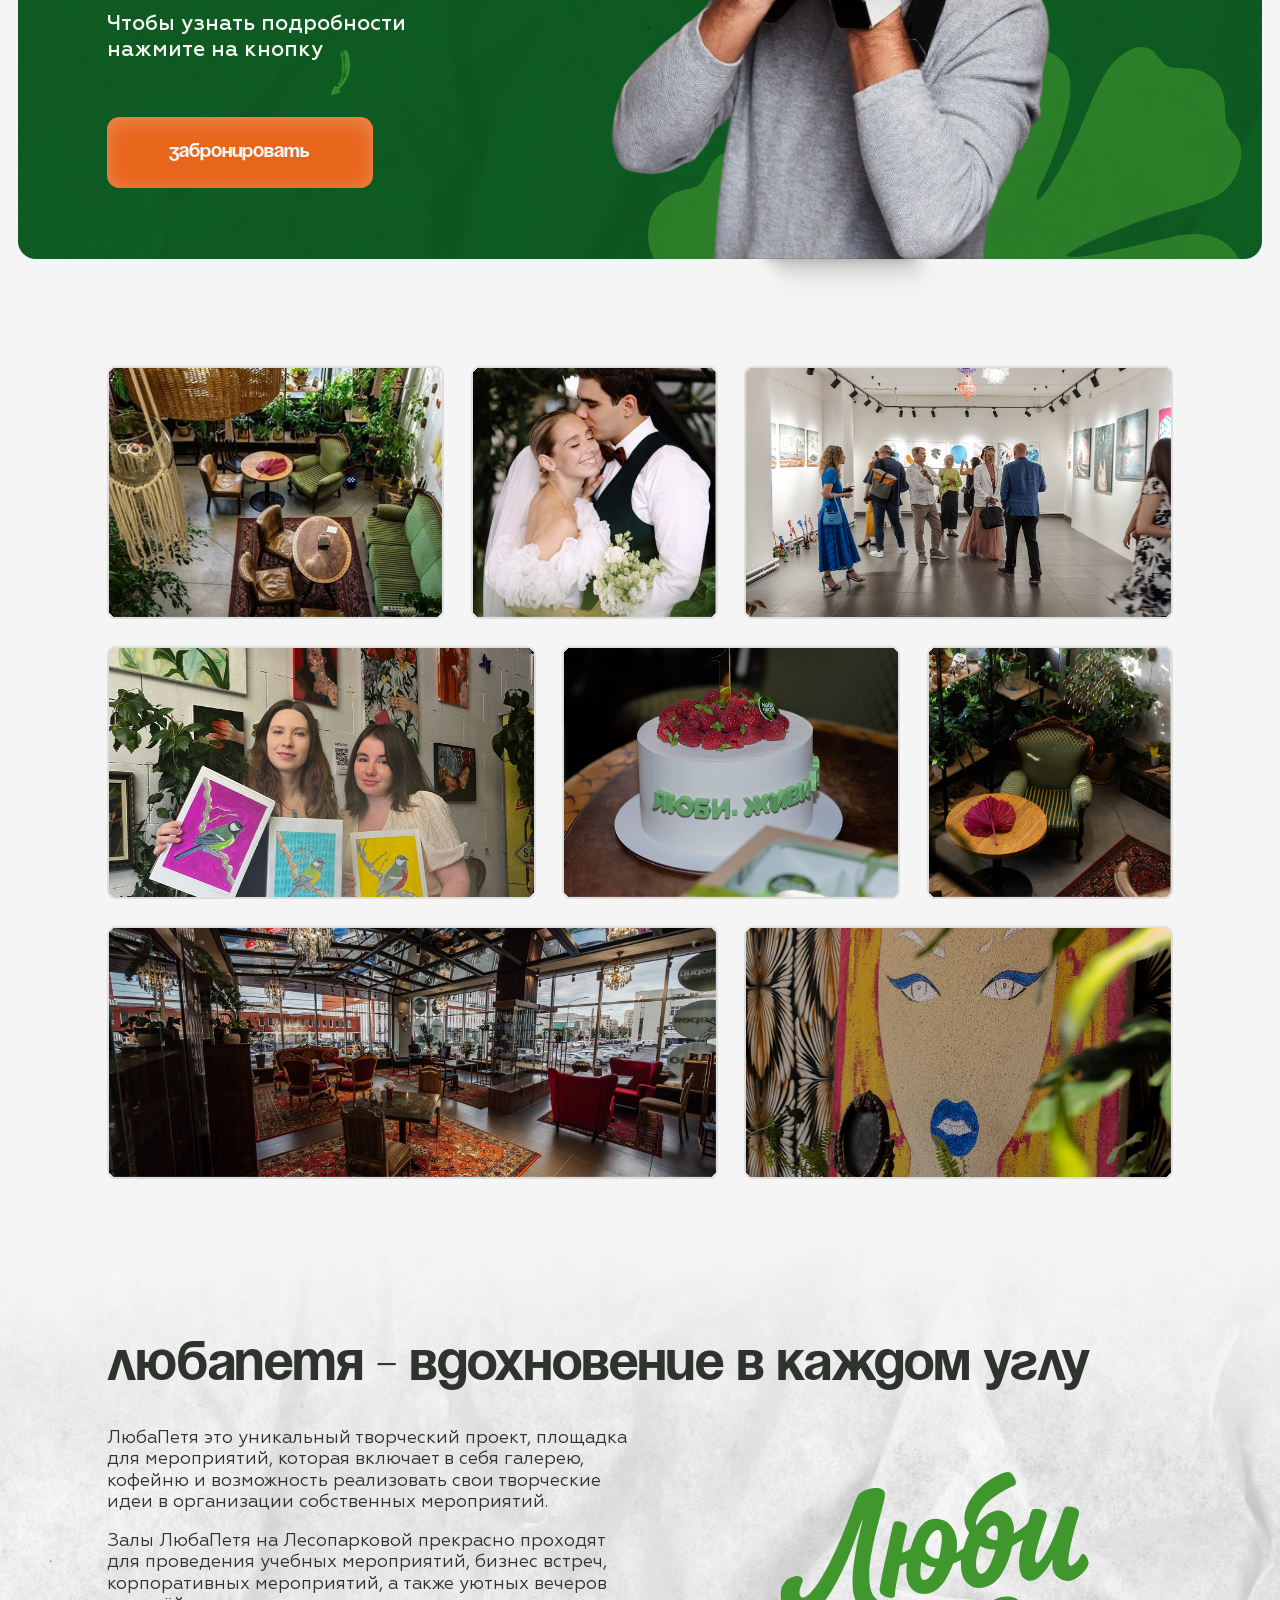
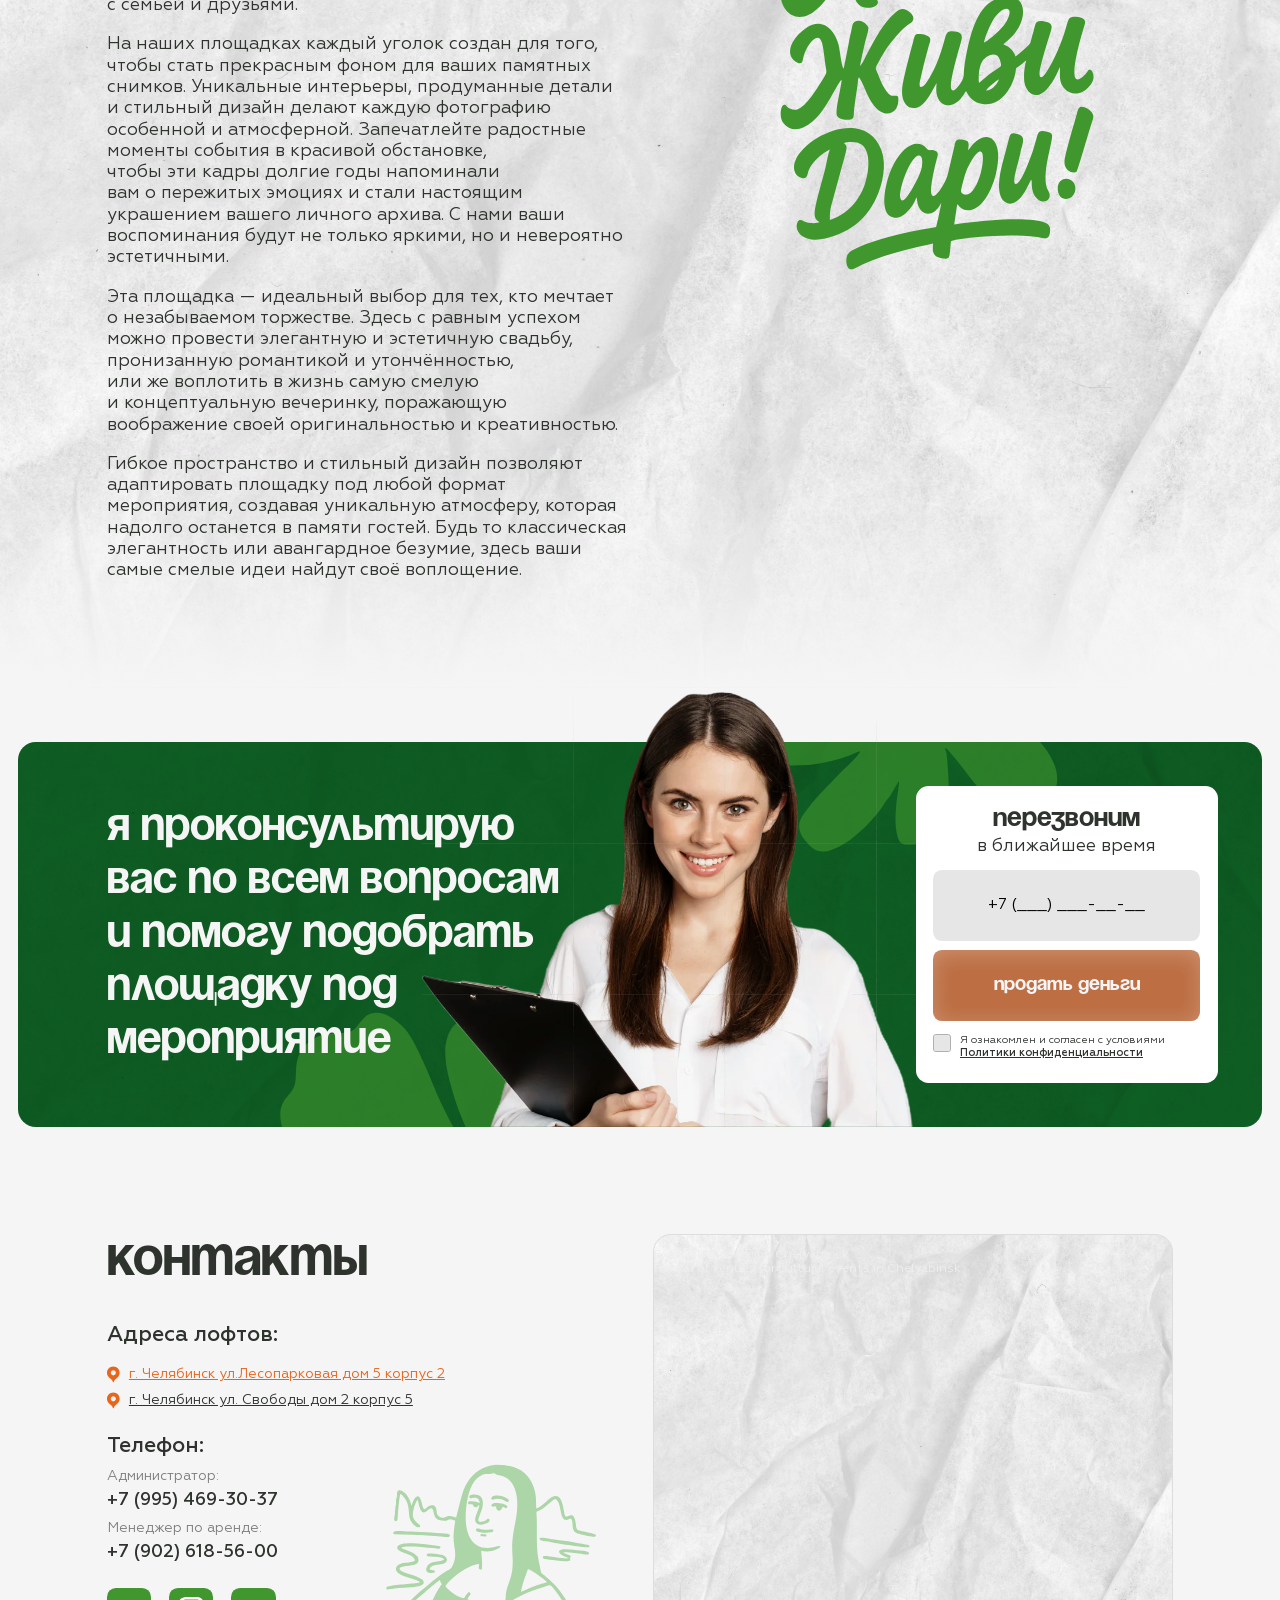
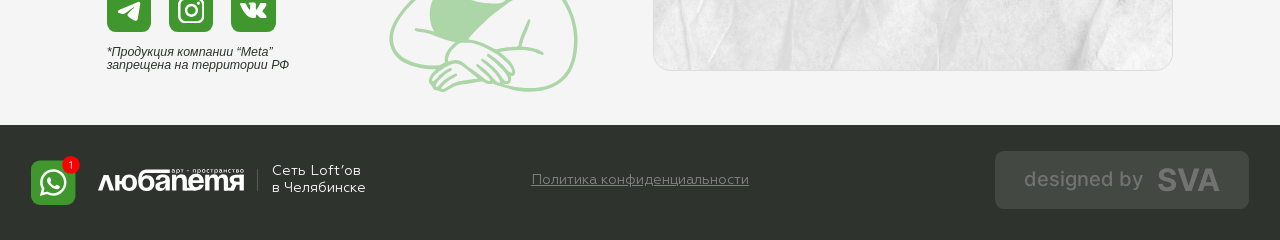
==== commit 6b2f2747: "buttons triggers lol" ====
--- a/index.html
+++ b/index.html
@@ -218,7 +218,7 @@
           </ul>
           <div class="intro-text__cta">
             <p class="intro-text__cta-paragraph">Получите расчет под&nbsp;ваше мероприятие и заберите 2&nbsp;000&nbsp;руб. в&nbsp;подарок</p>
-            <button class="intro-text__cta-button button button_secondary" data-fancybox data-src="#">рассчитать</button>
+            <button class="intro-text__cta-button button button_secondary" data-fancybox data-src="#modal_cta_esteem">рассчитать</button>
           </div>
         </div>
       </div>
@@ -500,7 +500,7 @@
         </ul>
         <div class="cta-small cta-small_cards">
           <p class="cta-small__text">ПРЕДОСТАВЛЯЕМ ПРОВЕРЕННЫХ ПАРТНЕРОВ ДЛЯ ТЕХНИЧЕСКОГО ОСНАЩЕНИЯ ВАШИХ МЕРОПРИЯТИЙ</p>
-          <button class="cta-small__button button button_secondary" type="button" data-fancybox data-src="#some">Обсудить мероприятие</button>
+          <button class="cta-small__button button button_secondary" type="button" data-fancybox data-src="#modal_cta_partners">Обсудить мероприятие</button>
         </div>
       </div>
     </div>
@@ -547,7 +547,7 @@
           <div class="cta__content">
             <h2 class="cta__title">заберите сертификат 2&nbsp;000 руб. на аренду </h2>
             <p class="cta__text">Оставьте заявку и мы подарим <br class="--only-desktop"> вам 2&nbsp;000₽ на&nbsp;аренду зала на&nbsp;выбор</p>
-            <button class="cta__button button button_primary" data-fancybox data-src="#this" type="button">забрать сертификат</button>
+            <button class="cta__button button button_primary" data-fancybox data-src="#modal_cta_coupon" type="button">забрать сертификат</button>
           </div>
           <div class="cta__image"> 
             <div class="cta__image-coupon image contain"><img class="lazyload" src="./assets/img/cta/coupon/coupon.webp" alt="Купон на две тысячи рублей"></div>
@@ -577,7 +577,7 @@
               </div>
               <div class="treats-items__item-perk">
                 <p class="treats-items__item-perk-text">Также вы можете заказать свой кейтеринг</p>
-              </div><a class="treats-items__item-button button button_primary" href="#" download data-fancybox data-src="#">скачать меню</a>
+              </div><a class="treats-items__item-button button button_primary" href="#" download data-fancybox data-src="#modal_cta_menu">скачать меню</a>
             </div>
           </div>
           <div class="treats-items__item treats-items__item_bar">
@@ -600,13 +600,13 @@
               <div class="treats-items__item-perk">
                 <p class="treats-items__item-perk-text">вы можете принести свои напитки</p>
                 <p class="treats-items__item-perk-notice">пробковый <br class="--only-mobile"> сбор уточняйте у&nbsp;администратора</p>
-              </div><a class="treats-items__item-button button button_primary" href="#" download data-fancybox data-src="#">скачать барную карту</a>
+              </div><a class="treats-items__item-button button button_primary" href="#" download data-fancybox data-src="#modal_cta_menu">скачать барную карту</a>
             </div>
           </div>
         </div>
         <div class="cta-small cta-small_treats">
           <p class="cta-small__text">Обсудите питание на&nbsp;вашем мероприятии, ответим на все вопросы и посчитаем стол</p>
-          <button class="cta-small__button button button_secondary" type="button" data-fancybox data-src="#some">Консультация</button>
+          <button class="cta-small__button button button_secondary" type="button" data-fancybox data-src="#modal_cta_esteem">Консультация</button>
         </div>
       </div>
     </div>
@@ -618,7 +618,7 @@
           <div class="cta__content">
             <h2 class="cta__title">Любапетя Предоставит фотографа </h2>
             <p class="cta__text">Чтобы узнать подробности нажмите на кнопку </p>
-            <button class="cta__button button button_primary" data-fancybox data-src="#this" type="button">Забронировать</button>
+            <button class="cta__button button button_primary" data-fancybox data-src="#modal_cta_photographer" type="button">Забронировать</button>
           </div>
           <div class="cta-images">
             <div class="cta-images__image image contain"><img class="lazyload" src="./assets/img/cta/photographer/hero.webp" alt="#"></div>
